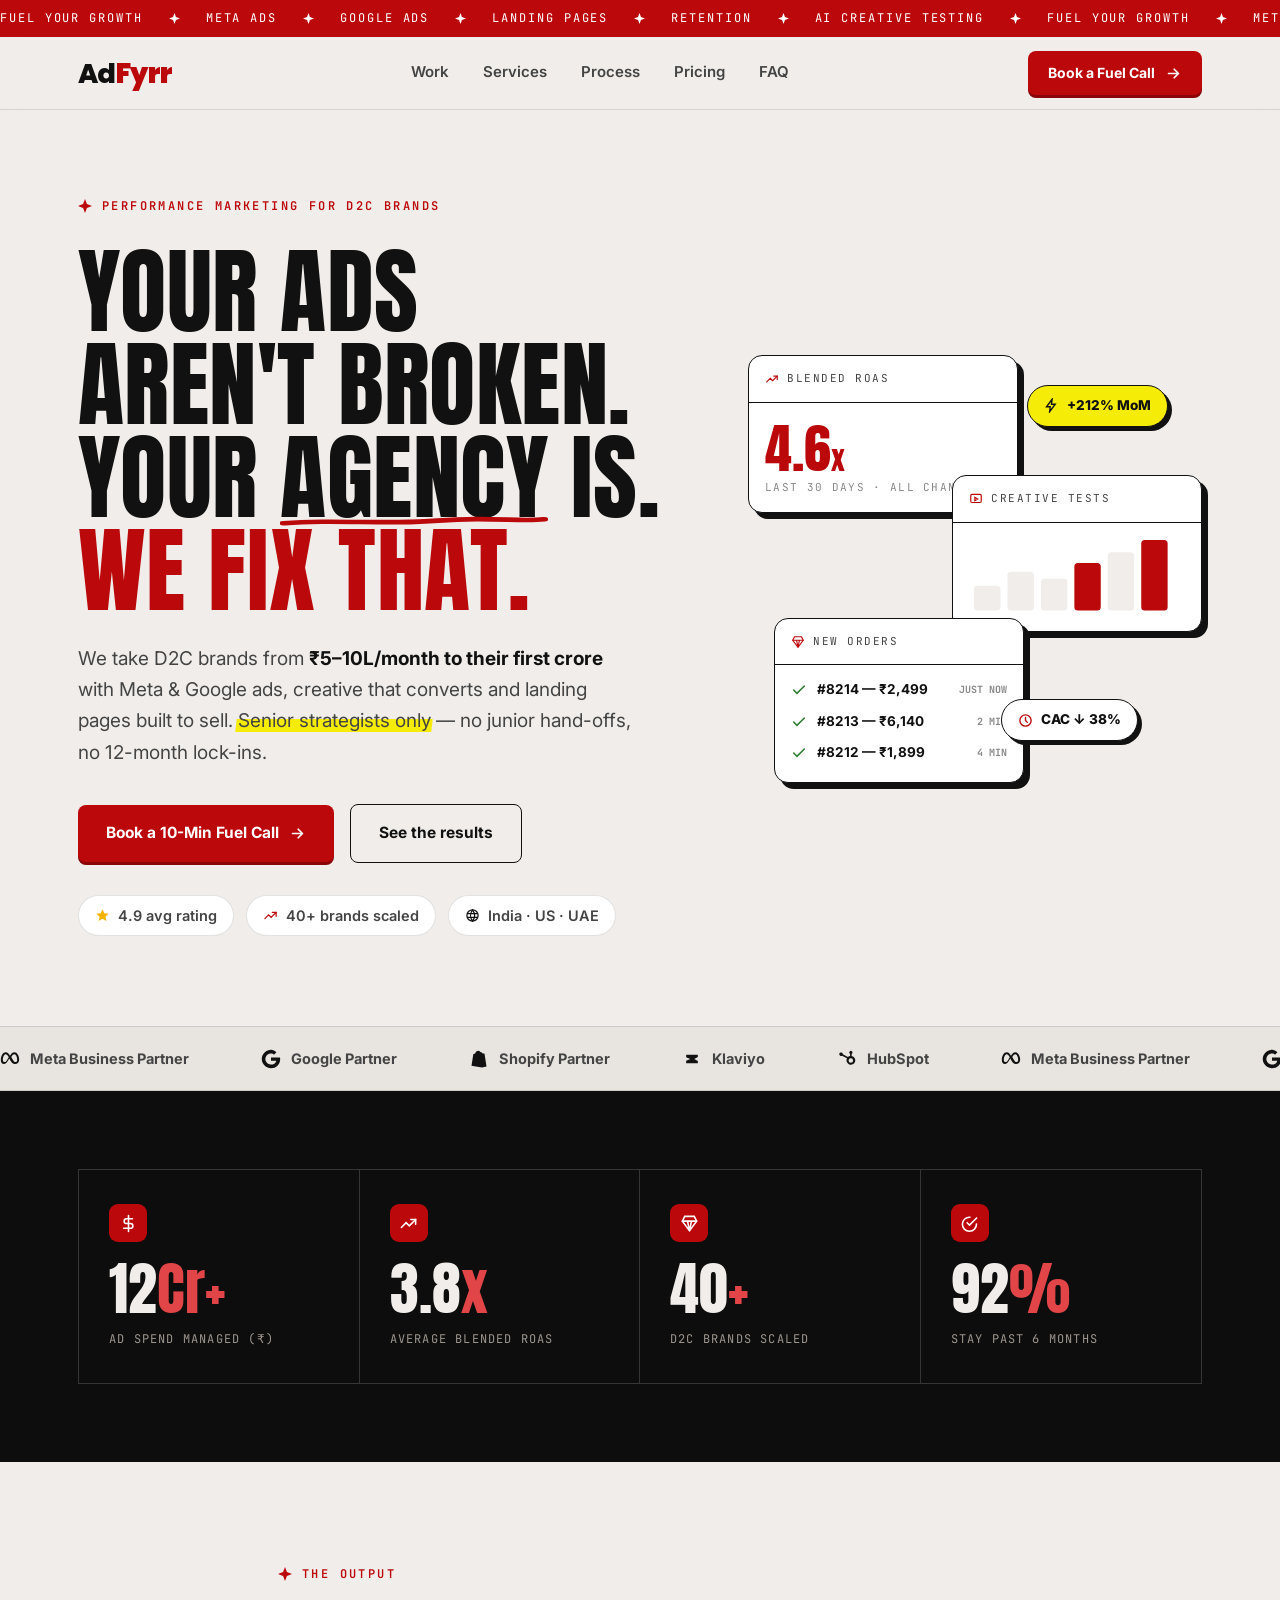
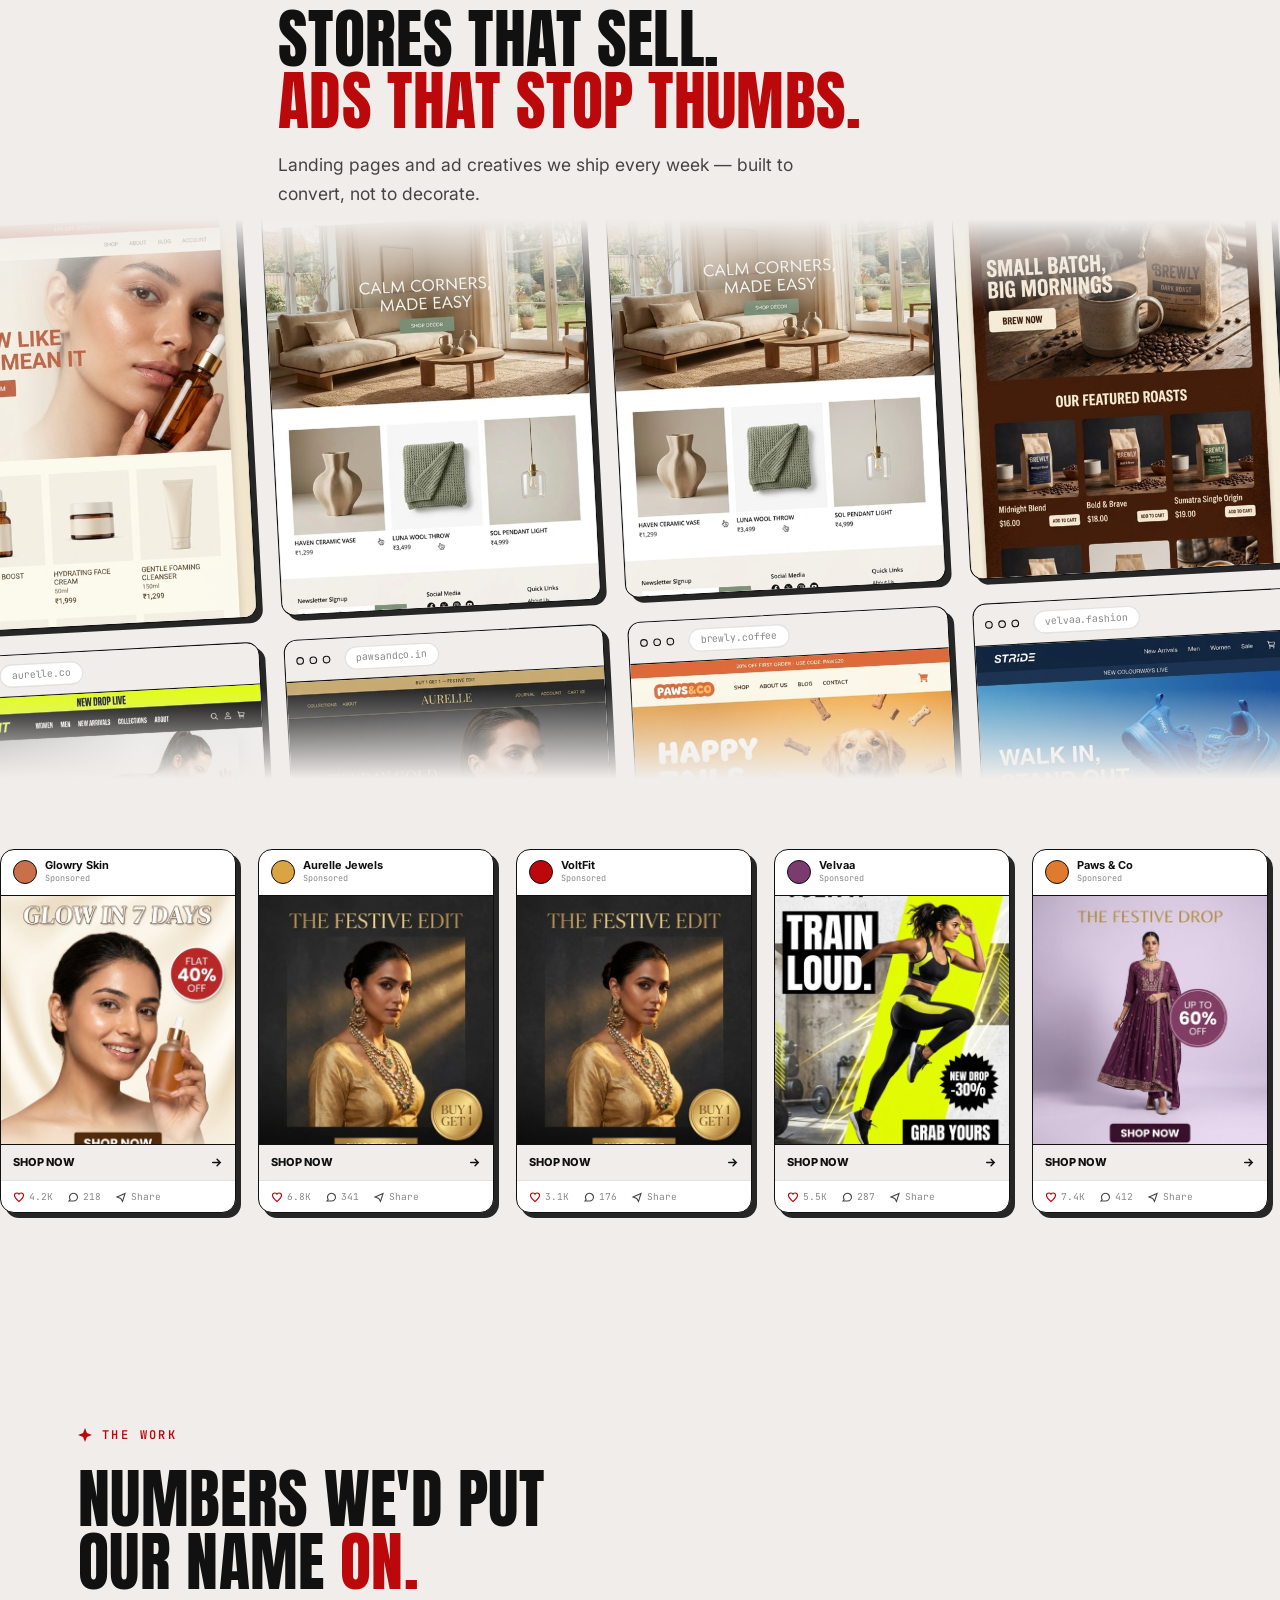
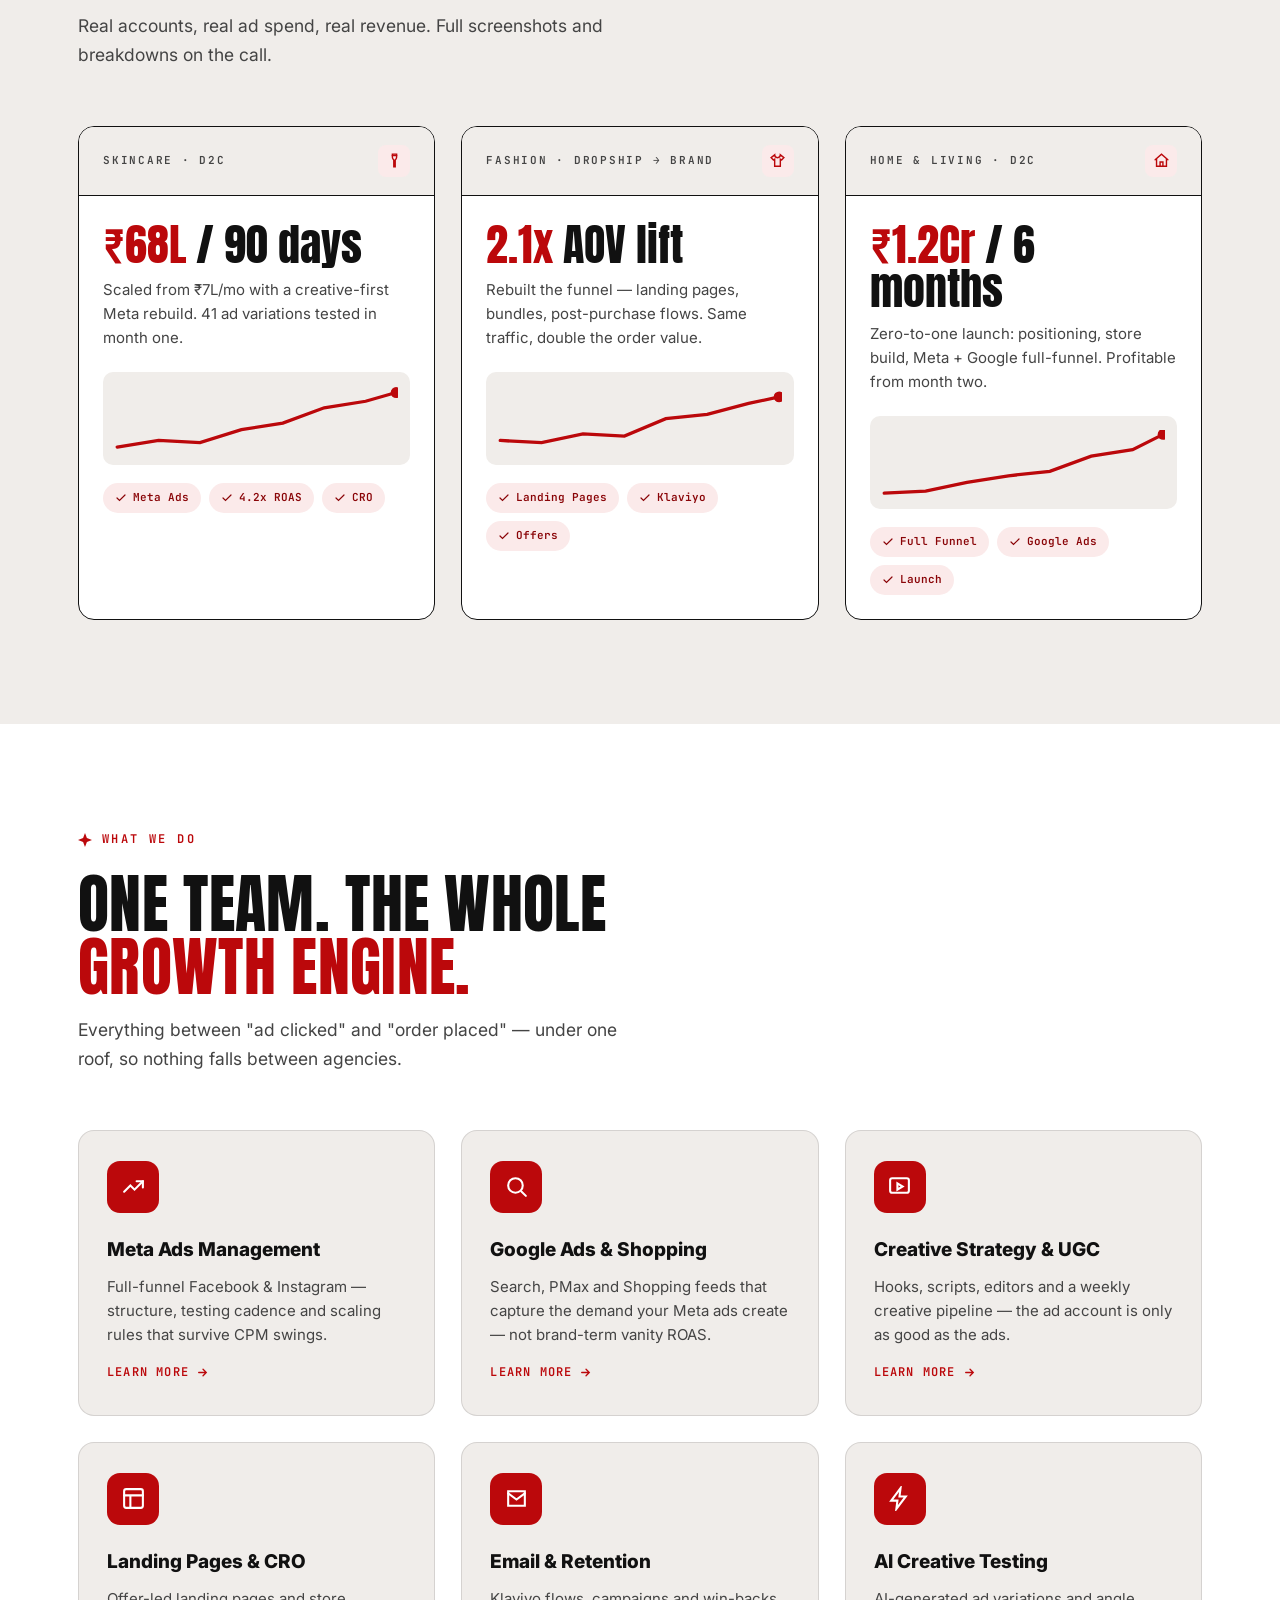
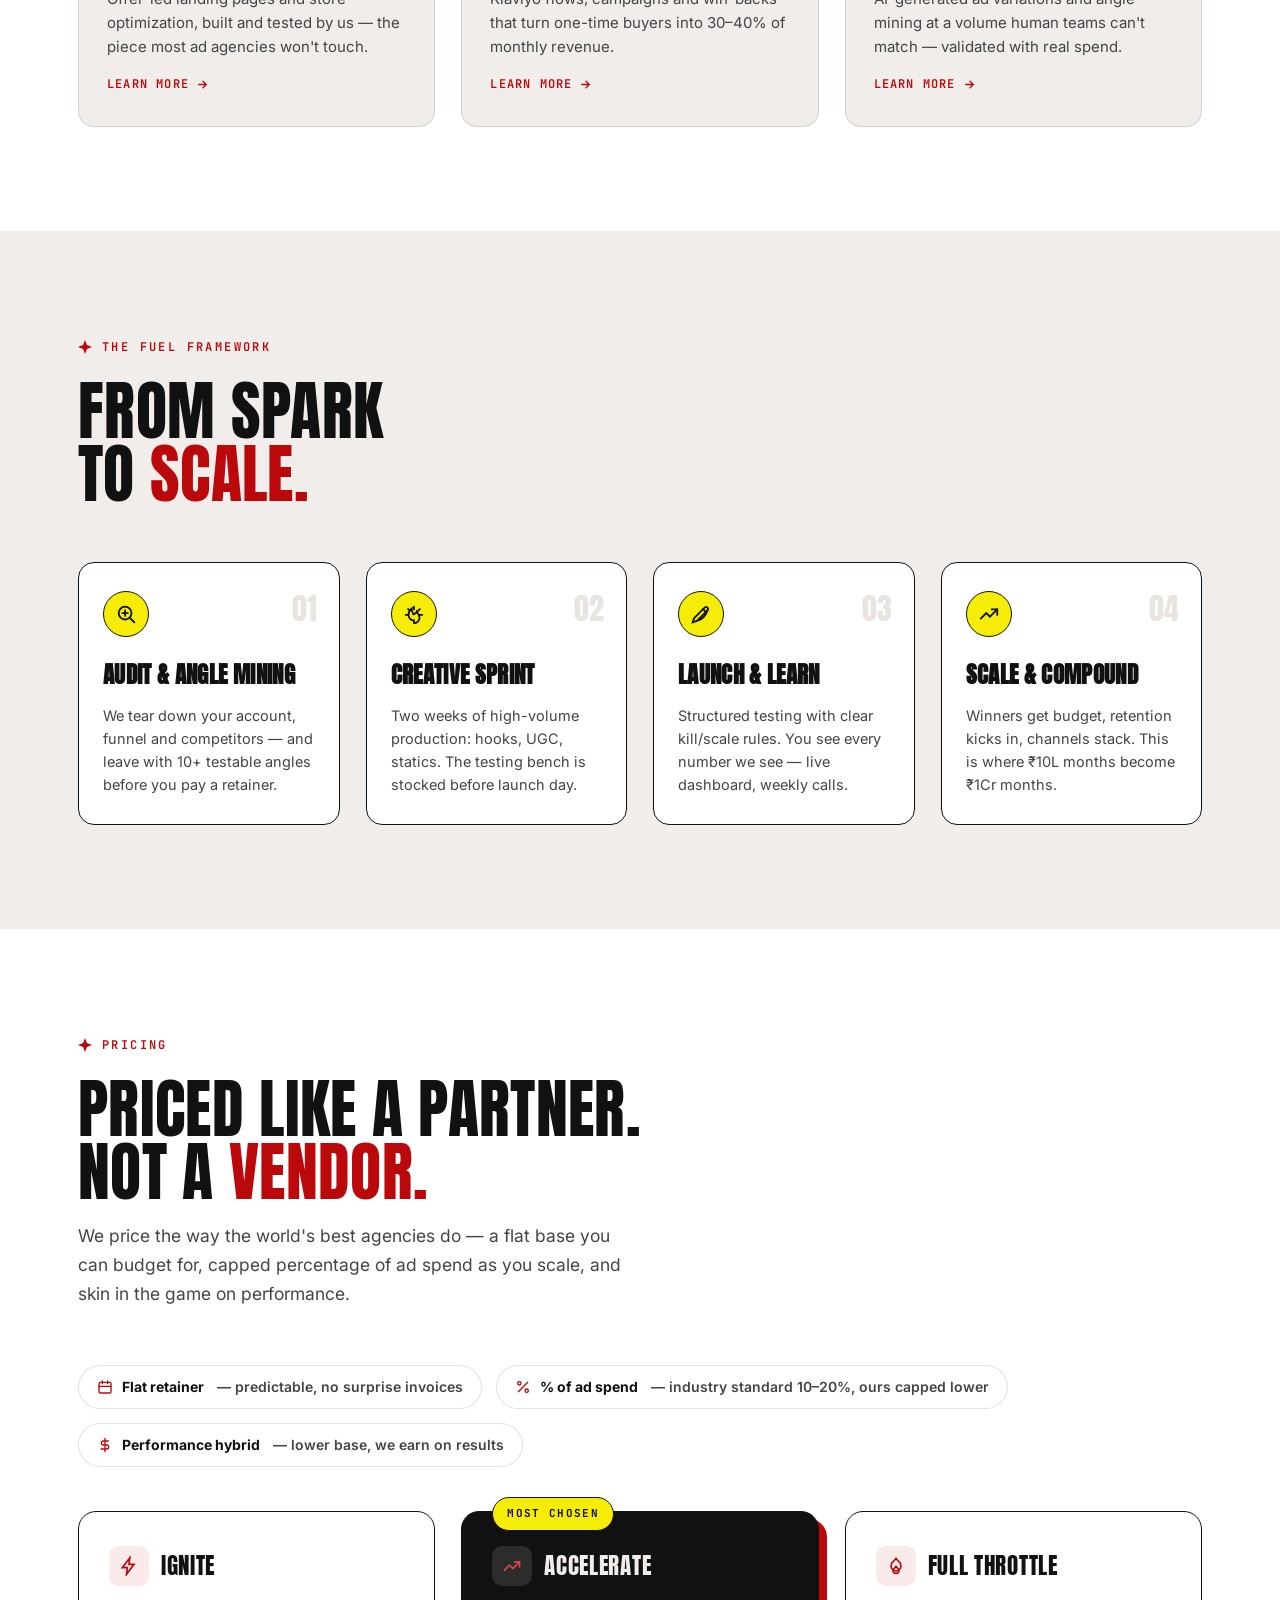
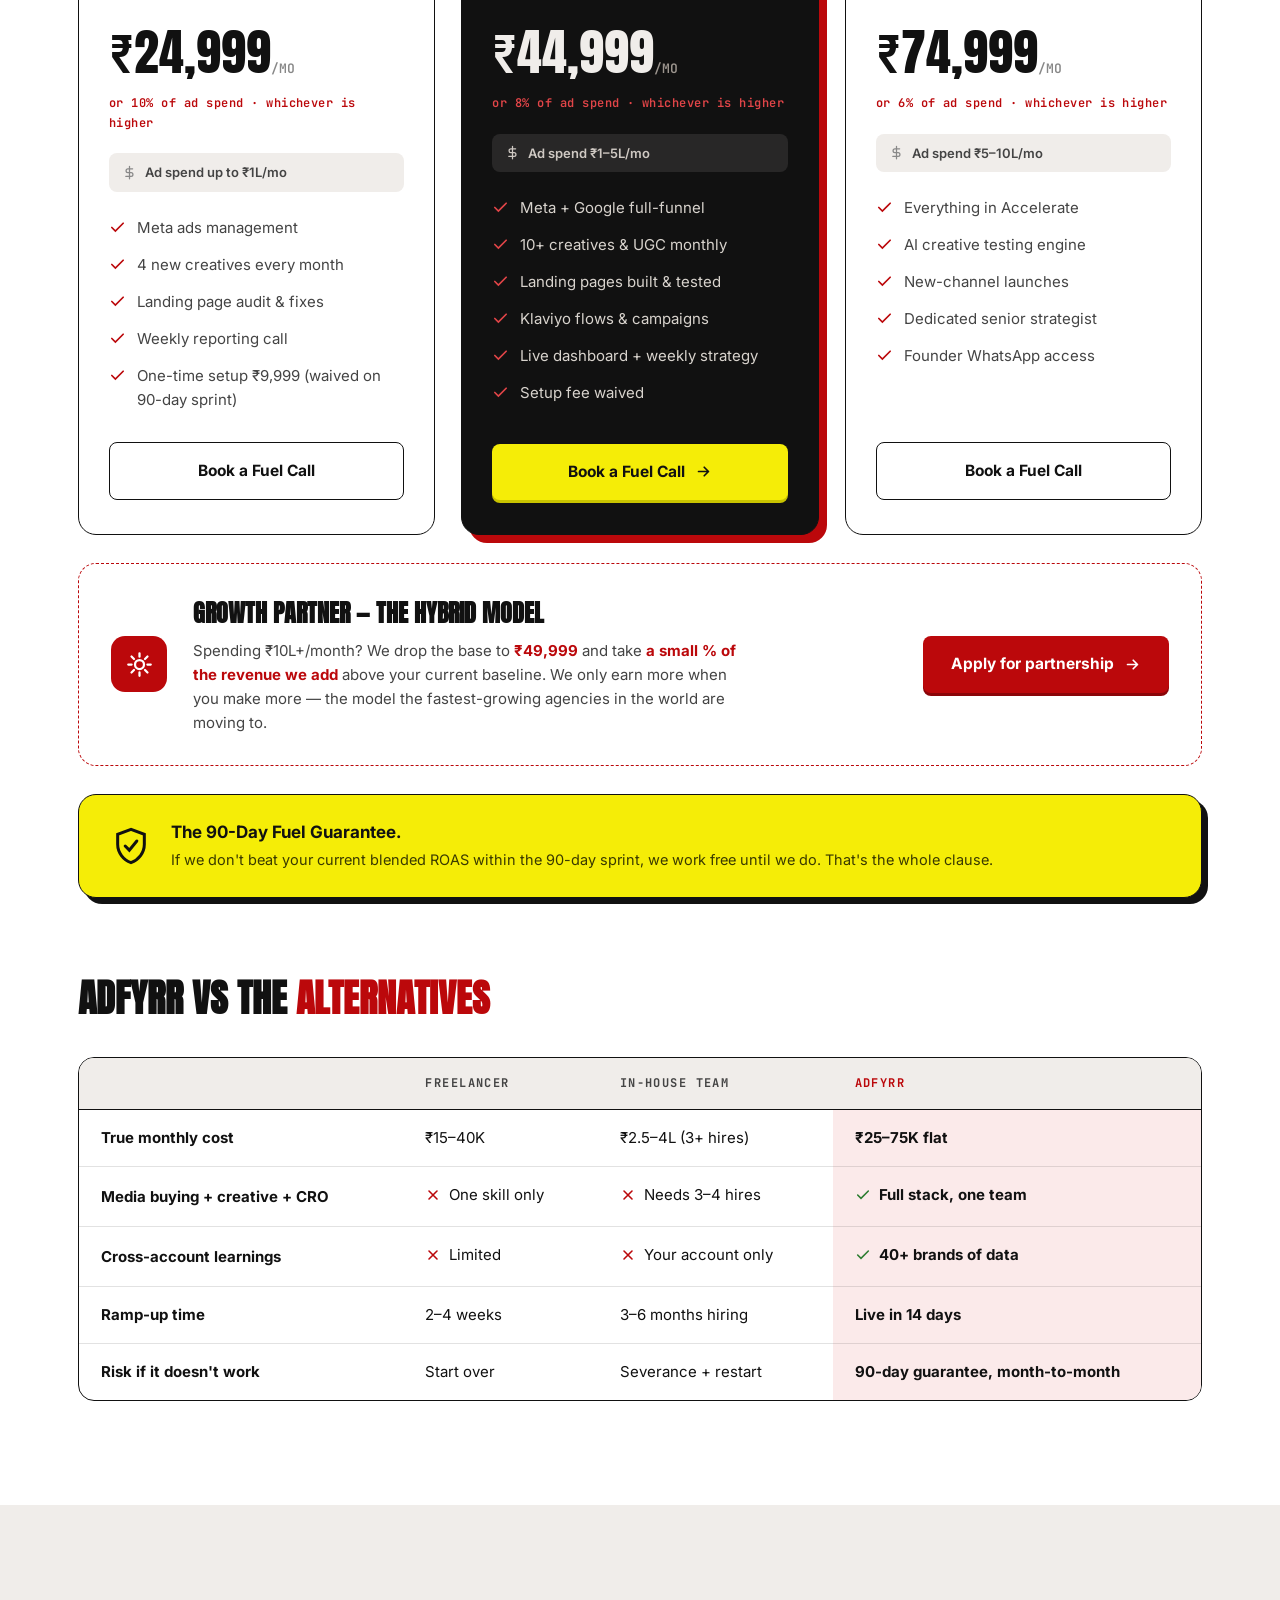
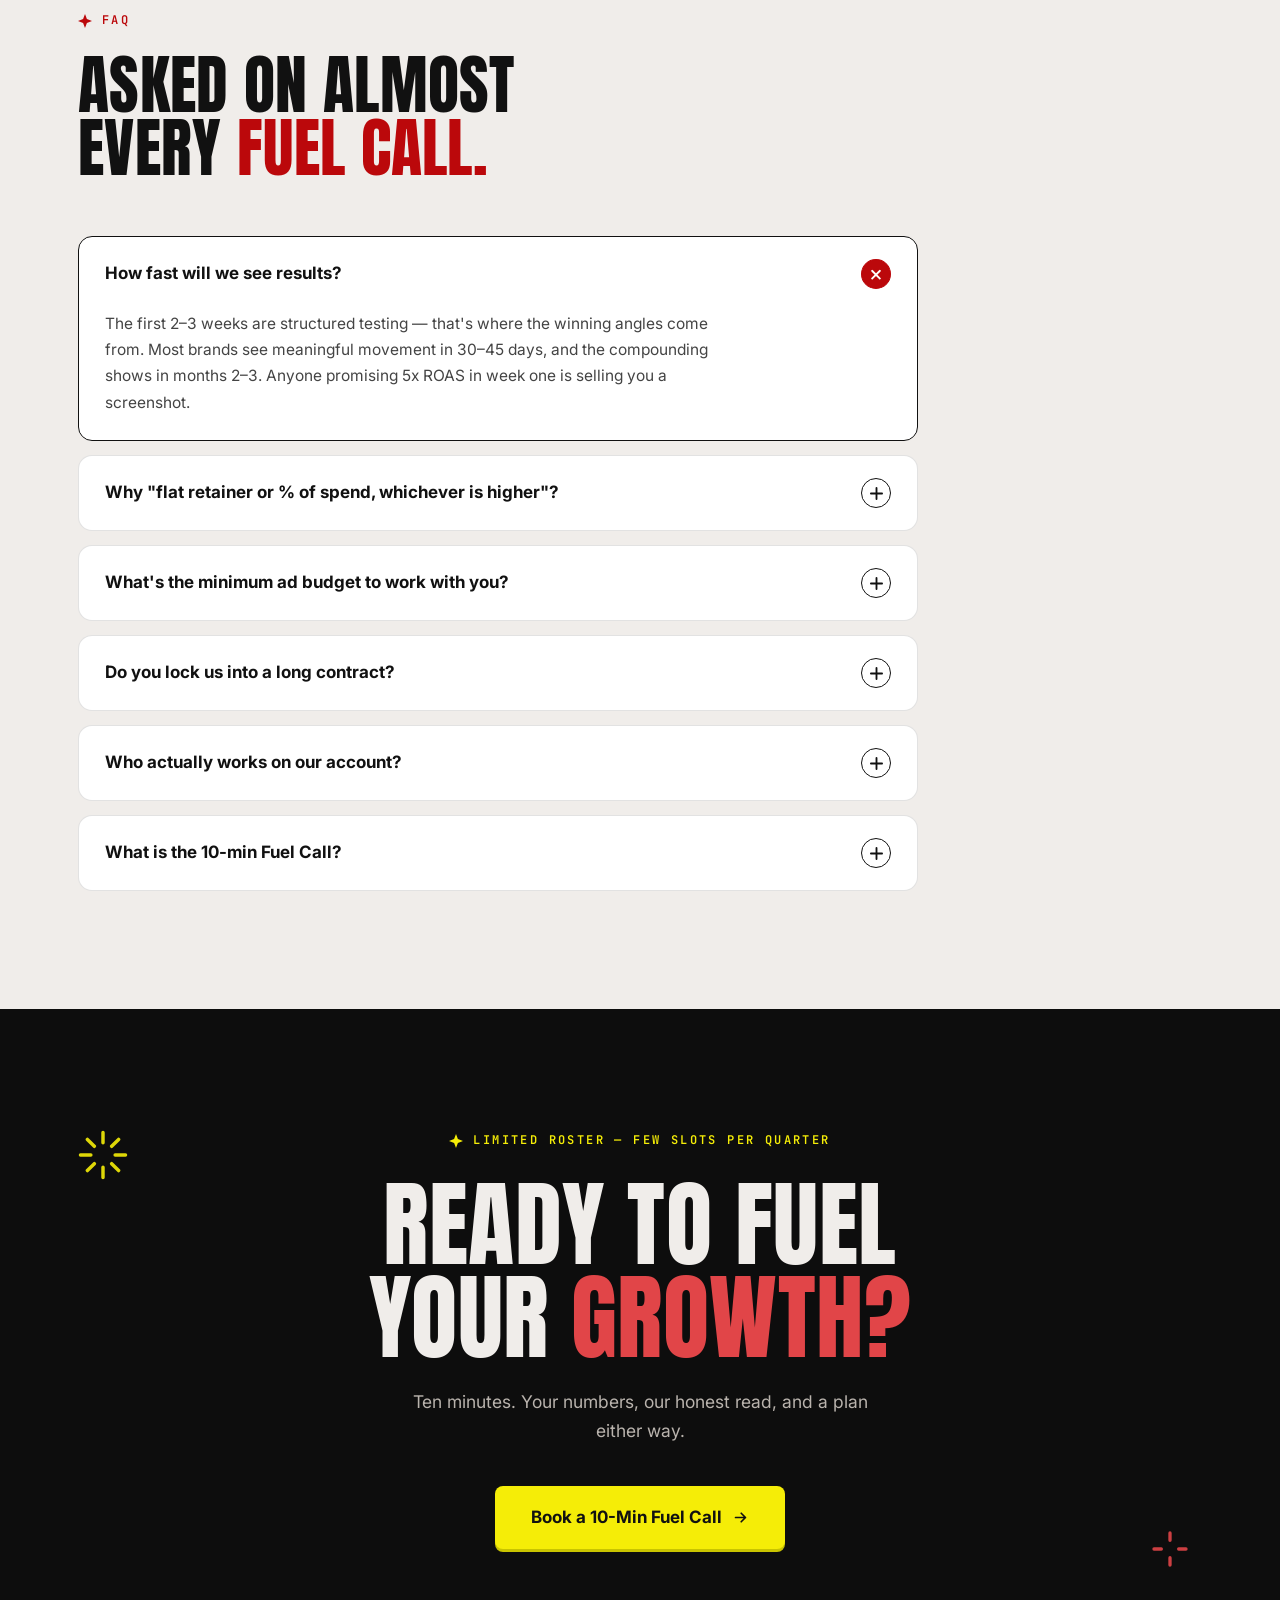
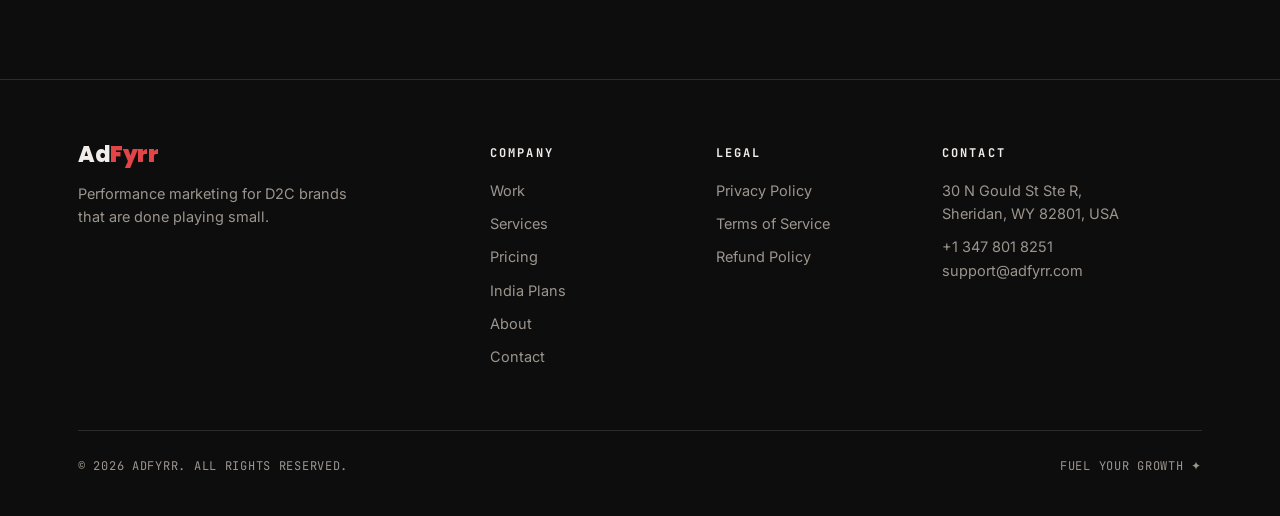
==== index.html @ 64c748b4 "Upgrade showcase to real generated designs: homepage screenshots + ad creatives with offers - Websit" ====
<!DOCTYPE html>
<html lang="en">
<head>
<meta charset="UTF-8" />
<meta name="viewport" content="width=device-width, initial-scale=1.0" />
<title>AdFyrr — Performance Marketing for D2C Brands | Fuel Your Growth</title>
<meta name="description" content="AdFyrr takes D2C brands from ₹5–10L/month to their first crore with Meta & Google ads, conversion-first creative and landing pages. Flat retainers, 90-day guarantee. Fuel your growth." />
<meta name="keywords" content="performance marketing agency, D2C marketing, Meta Ads, Google Ads, ecommerce growth, paid social, CRO, Klaviyo, Shopify, AdFyrr" />
<meta name="author" content="AdFyrr" />
<link rel="canonical" href="https://adfyrr.com/" />
<meta property="og:title" content="AdFyrr — Performance Marketing for D2C Brands" />
<meta property="og:description" content="We take D2C brands from ₹5–10L/month to their first crore. Meta & Google ads, creative that converts, landing pages built to sell." />
<meta property="og:type" content="website" />
<meta property="og:url" content="https://adfyrr.com/" />
<link rel="preconnect" href="https://fonts.googleapis.com" />
<link rel="preconnect" href="https://fonts.gstatic.com" crossorigin />
<link href="https://fonts.googleapis.com/css2?family=Anton&family=Inter:wght@400;500;600;700;800;900&family=JetBrains+Mono:wght@400;600;700&family=Poppins:wght@700;800&display=swap" rel="stylesheet" />
<link rel="icon" href="assets/favicon.svg" type="image/svg+xml" />
<script type="application/ld+json">
{
  "@context": "https://schema.org",
  "@type": "ProfessionalService",
  "name": "AdFyrr",
  "image": "https://adfyrr.com/assets/logo.svg",
  "url": "https://adfyrr.com",
  "telephone": "+1-347-801-8251",
  "priceRange": "$$",
  "description": "Performance marketing agency for D2C and ecommerce brands — Meta Ads, Google Ads, creative, CRO and retention.",
  "address": {
    "@type": "PostalAddress",
    "streetAddress": "30 N Gould St Ste R",
    "addressLocality": "Sheridan",
    "addressRegion": "WY",
    "postalCode": "82801",
    "addressCountry": "US"
  }
}
</script>
</head>
<body>
<style>
  :root{
    --cream:#F0EDEA; --cream2:#E8E5E0; --white:#FFFFFF;
    --ink:#111111; --black:#0D0D0D; --mid:#444444; --lt:#888888;
    --red:#BB080B; --red-dk:#8A0508; --red-lt:#E14548; --red-pale:#FBEAEA;
    --yellow:#F5ED07;
    --line:rgba(17,17,17,.12);
    --disp:'Anton','Arial Narrow',sans-serif;
    --body:'Inter',-apple-system,BlinkMacSystemFont,'Segoe UI',Arial,sans-serif;
    --mono:'JetBrains Mono',ui-monospace,Menlo,Consolas,monospace;
    --ease:cubic-bezier(0.22,1,0.36,1);
  }
  *{box-sizing:border-box}
  html,body{margin:0;padding:0}
  body{background:var(--cream);color:var(--ink);font-family:var(--body);font-size:17px;line-height:1.6;-webkit-font-smoothing:antialiased;overflow-x:hidden}
  h1,h2,h3{margin:0;text-wrap:balance}
  p{margin:0}
  a{color:inherit;text-decoration:none}
  svg{display:block}
  .wrap{max-width:1180px;margin:0 auto;padding:0 28px}

  /* ---------- type ---------- */
  .disp{font-family:var(--disp);font-weight:400;text-transform:uppercase;letter-spacing:.005em;line-height:.98}
  .em{color:var(--red);font-style:normal}
  .hl{position:relative;white-space:nowrap}
  .hl i{position:relative;z-index:1;font-style:inherit}
  .hl::before{content:'';position:absolute;left:-.08em;right:-.08em;top:.5em;bottom:.02em;background:var(--yellow);z-index:0;transform:skewX(-6deg)}
  .eyebrow{font-family:var(--mono);font-size:12px;font-weight:600;letter-spacing:.2em;text-transform:uppercase;color:var(--red);display:inline-flex;align-items:center;gap:10px}
  .eyebrow svg{width:14px;height:14px}
  .num-mono{font-variant-numeric:tabular-nums}

  /* ---------- buttons ---------- */
  .btn{display:inline-flex;align-items:center;gap:10px;font-weight:700;font-size:15.5px;padding:16px 28px;border-radius:8px;white-space:nowrap;transition:transform .2s var(--ease),box-shadow .2s var(--ease),background .2s}
  .btn svg{width:17px;height:17px;transition:transform .2s var(--ease)}
  .btn:hover svg{transform:translateX(4px)}
  .btn-red{background:var(--red);color:#fff;box-shadow:0 3px 0 var(--red-dk)}
  .btn-red:hover{transform:translateY(-2px);box-shadow:0 5px 0 var(--red-dk)}
  .btn-red:active{transform:translateY(1px);box-shadow:0 1px 0 var(--red-dk)}
  .btn-ink{border:1.5px solid var(--ink);color:var(--ink);background:transparent}
  .btn-ink:hover{background:var(--ink);color:var(--cream)}
  .btn-yellow{background:var(--yellow);color:var(--ink);box-shadow:0 3px 0 #C9C400}
  .btn-yellow:hover{transform:translateY(-2px);box-shadow:0 5px 0 #C9C400}

  /* ---------- ticker ---------- */
  .ticker{background:var(--red);color:#fff;overflow:hidden;padding:9px 0;font-family:var(--mono);font-size:12px;letter-spacing:.16em;text-transform:uppercase}
  .ticker-track{display:flex;gap:0;width:max-content;animation:slide 26s linear infinite}
  .ticker span{display:inline-flex;align-items:center;gap:26px;padding-right:26px;white-space:nowrap}
  .ticker svg{width:11px;height:11px;flex:none}
  @keyframes slide{to{transform:translateX(-50%)}}

  /* ---------- nav ---------- */
  nav{position:sticky;top:0;z-index:50;background:rgba(240,237,234,.88);backdrop-filter:blur(12px);-webkit-backdrop-filter:blur(12px);border-bottom:1px solid var(--line)}
  .nav-in{display:flex;align-items:center;justify-content:space-between;height:72px}
  .logo{display:flex;align-items:center;gap:9px}
  .logo .word{font-family:'Poppins',var(--body);font-weight:800;font-size:27px;letter-spacing:-.02em;color:var(--ink);line-height:1}
  .logo .word b{color:var(--red);font-weight:900}
  .logo .tag{font-family:var(--body);font-size:8.5px;font-weight:800;letter-spacing:.3em;color:var(--ink);display:block;margin-top:3px}
  .nav-links{display:flex;gap:34px;font-size:15px;font-weight:600;color:var(--mid)}
  .nav-links a{position:relative;padding-bottom:3px}
  .nav-links a::after{content:'';position:absolute;left:0;bottom:0;width:0;height:2px;background:var(--red);transition:width .25s var(--ease)}
  .nav-links a:hover::after{width:100%}
  .nav-cta{padding:11px 20px;font-size:14px}
  @media(max-width:900px){.nav-links{display:none}}

  /* ---------- reveal animations ---------- */
  .rv{opacity:0;transform:translateY(26px);transition:opacity .7s var(--ease),transform .7s var(--ease)}
  .rv.in{opacity:1;transform:none}
  .rv-d1{transition-delay:.08s}.rv-d2{transition-delay:.16s}.rv-d3{transition-delay:.24s}.rv-d4{transition-delay:.32s}
  @media(prefers-reduced-motion:reduce){
    .rv{opacity:1;transform:none;transition:none}
    .ticker-track,.marquee-track{animation:none}
    .float1,.float2,.float3{animation:none}
    .btn,.btn svg,.case,.svc{transition:none}
  }

  /* ---------- hero ---------- */
  .hero{padding:84px 0 90px;position:relative;overflow:hidden}
  .hero-grid{display:grid;grid-template-columns:1.15fr .85fr;gap:56px;align-items:center}
  @media(max-width:960px){.hero-grid{grid-template-columns:1fr}.hero-vis{display:none}}
  .hero h1{font-size:clamp(52px,7.4vw,96px);margin:24px 0 26px;color:var(--ink)}
  .hero .sub{font-size:19px;color:var(--mid);max-width:560px;line-height:1.65}
  .hero .sub strong{color:var(--ink)}
  .hero-ctas{display:flex;gap:16px;flex-wrap:wrap;margin-top:36px;align-items:center}
  .hero-proof{display:flex;gap:12px;align-items:center;margin-top:32px;flex-wrap:wrap;color:var(--mid);font-size:14.5px;font-weight:600}
  .hero-proof .chip{display:inline-flex;align-items:center;gap:8px;background:var(--white);border:1px solid var(--line);border-radius:99px;padding:8px 16px}
  .hero-proof .chip svg{width:15px;height:15px;flex:none}
  /* underline doodle */
  .doodle{position:relative;display:inline-block}
  .doodle svg.uline{position:absolute;left:0;right:0;bottom:-.04em;width:100%;height:.14em}
  .uline path{stroke:var(--red);stroke-width:7;fill:none;stroke-linecap:round;stroke-dasharray:600;stroke-dashoffset:600;animation:draw 1.1s .5s var(--ease) forwards}
  @keyframes draw{to{stroke-dashoffset:0}}

  /* hero visual — flat dashboard illustration */
  .hero-vis{position:relative;height:480px}
  .vcard{position:absolute;background:var(--white);border:1.5px solid var(--ink);border-radius:14px;box-shadow:6px 6px 0 var(--ink)}
  .float1{animation:bob 5s ease-in-out infinite}
  .float2{animation:bob 6s .8s ease-in-out infinite}
  .float3{animation:bob 5.5s 1.6s ease-in-out infinite}
  @keyframes bob{0%,100%{transform:translateY(0)}50%{transform:translateY(-12px)}}
  .vcard .vhead{display:flex;align-items:center;gap:8px;padding:14px 16px;border-bottom:1.5px solid var(--ink);font-family:var(--mono);font-size:11px;letter-spacing:.14em;text-transform:uppercase;color:var(--mid)}
  .vcard .vhead svg{width:14px;height:14px}
  .roas-big{font-family:var(--disp);font-size:54px;color:var(--red);line-height:1;padding:18px 16px 4px}
  .roas-lbl{font-family:var(--mono);font-size:11px;color:var(--lt);padding:0 16px 16px;letter-spacing:.12em}
  .vbadge{position:absolute;display:flex;align-items:center;gap:8px;background:var(--yellow);border:1.5px solid var(--ink);border-radius:99px;padding:9px 16px;font-weight:800;font-size:13.5px;box-shadow:4px 4px 0 var(--ink)}
  .vbadge svg{width:15px;height:15px}

  /* ---------- marquee logos ---------- */
  .marquee-band{border-top:1px solid var(--line);border-bottom:1px solid var(--line);padding:20px 0;background:var(--cream2)}
  .marquee{overflow:hidden}
  .marquee-track{display:flex;gap:72px;width:max-content;animation:slide 30s linear infinite;align-items:center}
  .pl{display:flex;align-items:center;gap:10px;color:var(--mid);font-weight:700;font-size:14.5px;white-space:nowrap}
  .pl svg{width:20px;height:20px;flex:none}

  /* ---------- sections ---------- */
  .sec{padding:104px 0}
  .sec-head{max-width:780px;margin-bottom:56px}
  .sec-head h2{font-size:clamp(38px,5.4vw,64px);margin:18px 0 18px}
  .sec-sub{font-size:17.5px;color:var(--mid);max-width:560px;line-height:1.65}
  .sec-white{background:var(--white)}
  .sec-dark{background:var(--black);color:var(--cream)}
  .sec-dark .sec-sub{color:#B9B3AD}

  /* ---------- metrics (dark) ---------- */
  .metrics{padding:78px 0}
  .metrics-grid{display:grid;grid-template-columns:repeat(4,1fr);gap:0;border:1px solid rgba(240,237,234,.18)}
  @media(max-width:880px){.metrics-grid{grid-template-columns:repeat(2,1fr)}}
  .metric{padding:34px 30px;border-right:1px solid rgba(240,237,234,.18)}
  .metric:last-child{border-right:none}
  @media(max-width:880px){.metric:nth-child(2){border-right:none}.metric:nth-child(-n+2){border-bottom:1px solid rgba(240,237,234,.18)}}
  .metric .ic{width:38px;height:38px;border-radius:9px;background:var(--red);display:flex;align-items:center;justify-content:center;margin-bottom:18px}
  .metric .ic svg{width:19px;height:19px}
  .metric .num{font-family:var(--disp);font-size:clamp(40px,4.6vw,58px);line-height:1;color:var(--cream);font-variant-numeric:tabular-nums}
  .metric .num .suf{color:var(--red-lt)}
  .metric .lbl{font-family:var(--mono);color:#9C958E;font-size:12px;margin-top:12px;letter-spacing:.1em;text-transform:uppercase}

  /* ---------- work ---------- */
  .work-grid{display:grid;grid-template-columns:repeat(3,1fr);gap:26px}
  @media(max-width:940px){.work-grid{grid-template-columns:1fr}}
  .case{background:var(--white);border:1.5px solid var(--ink);border-radius:16px;padding:0;overflow:hidden;transition:transform .25s var(--ease),box-shadow .25s var(--ease)}
  .case:hover{transform:translate(-3px,-3px);box-shadow:6px 6px 0 var(--ink)}
  .case-top{display:flex;align-items:center;justify-content:space-between;padding:18px 24px;border-bottom:1.5px solid var(--ink);background:var(--cream)}
  .case-top .cat{font-family:var(--mono);font-size:11px;font-weight:600;letter-spacing:.16em;text-transform:uppercase;color:var(--mid)}
  .case-top .cico{width:32px;height:32px;border-radius:8px;background:var(--red-pale);display:flex;align-items:center;justify-content:center}
  .case-top .cico svg{width:17px;height:17px}
  .case-body{padding:26px 24px 24px}
  .case .big{font-family:var(--disp);font-size:44px;line-height:1;color:var(--ink);font-variant-numeric:tabular-nums}
  .case .big em{color:var(--red);font-style:normal}
  .case .desc{color:var(--mid);font-size:15px;line-height:1.6;margin-top:12px}
  .case .chart{margin-top:22px;background:var(--cream);border-radius:10px;padding:14px 12px 10px}
  .case .tags{display:flex;gap:8px;margin-top:18px;flex-wrap:wrap}
  .tags .tag{display:inline-flex;align-items:center;gap:6px;font-family:var(--mono);font-size:11px;font-weight:600;padding:6px 12px;border-radius:99px;background:var(--red-pale);color:var(--red-dk)}
  .tags .tag svg{width:12px;height:12px}

  /* ---------- services ---------- */
  .svc-grid{display:grid;grid-template-columns:repeat(3,1fr);gap:26px}
  @media(max-width:940px){.svc-grid{grid-template-columns:1fr 1fr}}
  @media(max-width:640px){.svc-grid{grid-template-columns:1fr}}
  .svc{background:var(--cream);border:1.5px solid var(--line);border-radius:16px;padding:30px 28px;transition:border-color .2s,transform .25s var(--ease),box-shadow .25s var(--ease)}
  .svc:hover{border-color:var(--ink);transform:translate(-3px,-3px);box-shadow:6px 6px 0 var(--red)}
  .svc .ic{width:52px;height:52px;border-radius:13px;background:var(--red);display:flex;align-items:center;justify-content:center;margin-bottom:22px}
  .svc .ic svg{width:25px;height:25px}
  .svc h3{font-size:19px;font-weight:800;margin-bottom:10px}
  .svc p{color:var(--mid);font-size:15px;line-height:1.6}
  .svc .more{display:inline-flex;align-items:center;gap:7px;margin-top:16px;font-family:var(--mono);font-size:12px;font-weight:600;letter-spacing:.1em;text-transform:uppercase;color:var(--red)}
  .svc .more svg{width:13px;height:13px}

  /* ---------- process ---------- */
  .proc-grid{display:grid;grid-template-columns:repeat(4,1fr);gap:26px;position:relative}
  @media(max-width:880px){.proc-grid{grid-template-columns:1fr 1fr}}
  @media(max-width:560px){.proc-grid{grid-template-columns:1fr}}
  .step{background:var(--white);border:1.5px solid var(--ink);border-radius:16px;padding:28px 24px;position:relative}
  .step .sic{width:46px;height:46px;border-radius:50%;border:1.5px solid var(--ink);background:var(--yellow);display:flex;align-items:center;justify-content:center;margin-bottom:20px}
  .step .sic svg{width:22px;height:22px}
  .step .n{position:absolute;top:22px;right:22px;font-family:var(--disp);font-size:30px;color:var(--cream2)}
  .step h3{font-family:var(--disp);font-size:23px;text-transform:uppercase;margin-bottom:10px;letter-spacing:.015em}
  .step p{color:var(--mid);font-size:14.5px;line-height:1.6}

  /* ---------- pricing ---------- */
  .pmodel{display:flex;gap:14px;flex-wrap:wrap;margin-bottom:44px}
  .pmodel .pm-chip{display:inline-flex;align-items:center;gap:9px;background:var(--white);border:1.5px solid var(--line);border-radius:99px;padding:10px 18px;font-size:14px;font-weight:600;color:var(--mid)}
  .pmodel .pm-chip svg{width:16px;height:16px;flex:none}
  .pmodel .pm-chip b{color:var(--ink)}
  .price-grid{display:grid;grid-template-columns:repeat(3,1fr);gap:26px;align-items:stretch}
  @media(max-width:940px){.price-grid{grid-template-columns:1fr}}
  .plan{background:var(--white);border:1.5px solid var(--ink);border-radius:18px;padding:34px 30px;display:flex;flex-direction:column;position:relative;transition:transform .25s var(--ease),box-shadow .25s var(--ease)}
  .plan:hover{transform:translateY(-4px);box-shadow:0 14px 34px -14px rgba(17,17,17,.28)}
  .plan.feat{background:var(--ink);color:var(--cream);box-shadow:8px 8px 0 var(--red)}
  .plan.feat:hover{transform:translate(-2px,-6px);box-shadow:10px 10px 0 var(--red)}
  .plan .badge{position:absolute;top:-15px;left:30px;background:var(--yellow);color:var(--ink);font-family:var(--mono);font-size:11px;font-weight:700;letter-spacing:.12em;text-transform:uppercase;padding:7px 14px;border-radius:99px;border:1.5px solid var(--ink)}
  .plan .phead{display:flex;align-items:center;gap:12px;margin-bottom:6px}
  .plan .pic{width:40px;height:40px;border-radius:10px;background:var(--red-pale);display:flex;align-items:center;justify-content:center;flex:none}
  .plan.feat .pic{background:rgba(240,237,234,.12)}
  .plan .pic svg{width:20px;height:20px}
  .plan .name{font-family:var(--disp);font-size:23px;text-transform:uppercase;letter-spacing:.03em}
  .plan .amt{font-family:var(--disp);font-size:50px;margin:20px 0 2px;font-variant-numeric:tabular-nums}
  .plan .amt small{font-family:var(--mono);font-size:13px;font-weight:600;color:var(--lt)}
  .plan.feat .amt small{color:#9C958E}
  .plan .alt{font-family:var(--mono);font-size:12px;color:var(--red);font-weight:600;margin-bottom:6px;letter-spacing:.04em}
  .plan.feat .alt{color:var(--red-lt)}
  .plan .spend{display:inline-flex;align-items:center;gap:8px;font-size:13px;font-weight:600;color:var(--mid);background:var(--cream);border-radius:8px;padding:9px 13px;margin:14px 0 24px}
  .plan.feat .spend{background:rgba(240,237,234,.1);color:#CFC9C3}
  .plan .spend svg{width:15px;height:15px;flex:none}
  .plan ul{list-style:none;margin:0 0 30px;padding:0;display:flex;flex-direction:column;gap:13px;font-size:15px}
  .plan li{display:flex;gap:11px;align-items:flex-start;color:var(--mid)}
  .plan.feat li{color:#D8D3CD}
  .plan li svg{width:17px;height:17px;flex:none;margin-top:3px}
  .plan .btn{justify-content:center;margin-top:auto}
  .plan.feat .btn-ink{border-color:var(--cream);color:var(--cream)}
  .plan.feat .btn-ink:hover{background:var(--cream);color:var(--ink)}

  /* hybrid band */
  .hybrid{margin-top:28px;background:var(--white);border:1.5px dashed var(--red);border-radius:18px;padding:30px 32px;display:grid;grid-template-columns:auto 1fr auto;gap:26px;align-items:center}
  @media(max-width:880px){.hybrid{grid-template-columns:1fr}}
  .hybrid .hic{width:56px;height:56px;border-radius:14px;background:var(--red);display:flex;align-items:center;justify-content:center}
  .hybrid .hic svg{width:27px;height:27px}
  .hybrid h3{font-family:var(--disp);font-size:24px;text-transform:uppercase;margin-bottom:6px}
  .hybrid p{color:var(--mid);font-size:15px;max-width:560px}
  .hybrid p b{color:var(--red)}

  /* guarantee */
  .guarantee{margin-top:28px;background:var(--yellow);border:1.5px solid var(--ink);border-radius:18px;padding:24px 32px;display:flex;gap:20px;align-items:center;flex-wrap:wrap;box-shadow:6px 6px 0 var(--ink)}
  .guarantee svg{width:40px;height:40px;flex:none}
  .guarantee b{font-size:17px}
  .guarantee span{color:#3A3A00;font-size:14.5px}

  /* compare table */
  .cmp{margin-top:70px}
  .cmp h3{font-family:var(--disp);font-size:clamp(26px,3.4vw,38px);text-transform:uppercase;margin-bottom:28px}
  .cmp-scroll{overflow-x:auto;border:1.5px solid var(--ink);border-radius:16px;background:var(--white)}
  table{border-collapse:collapse;width:100%;min-width:680px;font-size:15px}
  th,td{padding:16px 22px;text-align:left;border-bottom:1px solid var(--line)}
  thead th{font-family:var(--mono);font-size:12px;letter-spacing:.12em;text-transform:uppercase;color:var(--mid);border-bottom:1.5px solid var(--ink);background:var(--cream)}
  tbody tr:last-child td{border-bottom:none}
  td.adf{background:var(--red-pale);font-weight:700}
  td .yes,td .no{display:inline-flex;align-items:center;gap:8px}
  td .yes svg,td .no svg{width:16px;height:16px}
  .rowlbl{font-weight:700;color:var(--ink)}

  /* ---------- faq ---------- */
  .faq-list{max-width:840px}
  details{background:var(--white);border:1.5px solid var(--line);border-radius:14px;margin-bottom:14px;transition:border-color .2s}
  details[open]{border-color:var(--ink)}
  summary{cursor:pointer;list-style:none;display:flex;justify-content:space-between;align-items:center;gap:20px;padding:22px 26px;font-weight:700;font-size:17px}
  summary::-webkit-details-marker{display:none}
  summary .pm{flex:none;width:30px;height:30px;border-radius:50%;border:1.5px solid var(--ink);display:flex;align-items:center;justify-content:center;transition:transform .25s var(--ease),background .2s}
  summary .pm svg{width:13px;height:13px}
  details[open] .pm{transform:rotate(45deg);background:var(--red);border-color:var(--red)}
  details[open] .pm svg path{stroke:#fff}
  details .ans{padding:0 60px 24px 26px;color:var(--mid);font-size:15.5px;line-height:1.7;max-width:720px}

  /* ---------- final cta ---------- */
  .final{padding:120px 0 130px;text-align:center;position:relative;overflow:hidden}
  .final .sec-sub{margin:0 auto 40px}
  .final h2{font-size:clamp(48px,7.4vw,96px);margin:22px 0 24px;color:var(--cream)}
  .final .spark-l,.final .spark-r{position:absolute;opacity:.9}
  .final .spark-l{left:6%;top:120px}
  .final .spark-r{right:7%;bottom:110px}

  /* ---------- footer ---------- */
  footer{background:var(--black);color:#9C958E;border-top:1px solid rgba(240,237,234,.14);padding:64px 0 40px;font-size:14.5px}
  .foot-grid{display:grid;grid-template-columns:2fr 1fr 1fr 1.4fr;gap:40px}
  @media(max-width:880px){.foot-grid{grid-template-columns:1fr 1fr}}
  @media(max-width:560px){.foot-grid{grid-template-columns:1fr}}
  .foot-grid h4{color:var(--cream);font-family:var(--mono);font-size:12px;letter-spacing:.18em;text-transform:uppercase;margin:0 0 16px}
  .foot-grid a{display:block;margin-bottom:10px}
  .foot-grid a:hover{color:var(--cream)}
  .foot-bottom{display:flex;justify-content:space-between;gap:16px;flex-wrap:wrap;margin-top:52px;padding-top:26px;border-top:1px solid rgba(240,237,234,.14);font-family:var(--mono);font-size:12px;letter-spacing:.06em}

  /* ---------- showcase marquee ---------- */
  .showcase{padding:100px 0 0;overflow:hidden}
  .shots-viewport{height:560px;overflow:hidden;position:relative;margin-top:8px}
  .shots-tilt{display:grid;grid-template-columns:repeat(4,1fr);gap:22px;max-width:1280px;margin:0 auto;padding:0 24px;transform:rotate(-3deg) scale(1.1);transform-origin:center}
  @media(max-width:860px){.shots-tilt{grid-template-columns:repeat(2,1fr)}.shot-col:nth-child(n+3){display:none}}
  .shot-col{display:flex;flex-direction:column;gap:22px;animation:colUp 34s linear infinite}
  .shot-col.down{animation-name:colDown;animation-duration:40s}
  @keyframes colUp{to{transform:translateY(-50%)}}
  @keyframes colDown{from{transform:translateY(-50%)}to{transform:translateY(0)}}
  .shots-viewport::before,.shots-viewport::after{content:'';position:absolute;left:0;right:0;height:90px;z-index:2;pointer-events:none}
  .shots-viewport::before{top:0;background:linear-gradient(180deg,var(--cream),rgba(240,237,234,0))}
  .shots-viewport::after{bottom:0;background:linear-gradient(0deg,var(--cream),rgba(240,237,234,0))}
  .shot{background:var(--white);border:1.5px solid var(--ink);border-radius:12px;overflow:hidden;box-shadow:5px 5px 0 rgba(17,17,17,.9);flex:none}
  .shot-img{width:100%;display:block;aspect-ratio:3/4;object-fit:cover;object-position:top}
  .shot-bar{display:flex;align-items:center;gap:5px;padding:8px 10px;border-bottom:1.5px solid var(--ink);background:var(--cream)}
  .shot-bar i{width:7px;height:7px;border-radius:50%;background:var(--cream2);border:1px solid var(--ink);display:block}
  .shot-bar span{margin-left:8px;font-family:var(--mono);font-size:9px;color:var(--lt);background:var(--white);border:1px solid var(--line);border-radius:99px;padding:2px 10px;letter-spacing:.04em}
  .shot-hero{padding:16px 14px 14px;position:relative;min-height:118px}
  .shot-hero .sh-tag{font-family:var(--mono);font-size:8px;letter-spacing:.18em;text-transform:uppercase;opacity:.65;display:block;margin-bottom:6px}
  .shot-hero .sh-head{font-family:var(--disp);font-size:19px;line-height:1;text-transform:uppercase;max-width:130px}
  .shot-hero .sh-cta{display:inline-block;margin-top:10px;font-size:9px;font-weight:800;padding:5px 10px;border-radius:5px;border:1.5px solid var(--ink);background:var(--white)}
  .shot-hero svg{position:absolute;right:10px;bottom:10px;width:56px;height:72px}
  .shot-row{display:grid;grid-template-columns:repeat(3,1fr);gap:8px;padding:10px 12px 12px;border-top:1.5px solid var(--ink)}
  .sp{display:flex;flex-direction:column;gap:4px}
  .sp i{display:block;height:36px;border-radius:6px;border:1px solid var(--line)}
  .sp b{display:block;height:4px;width:80%;border-radius:2px;background:var(--cream2)}
  .sp u{display:block;height:4px;width:45%;border-radius:2px;background:var(--red-pale)}
  /* ads marquee */
  .ads-band{padding:64px 0 100px;overflow:hidden}
  .ads-track{display:flex;gap:22px;width:max-content;animation:slide 48s linear infinite;padding:6px 0}
  .adc{width:236px;flex:none;background:var(--white);border:1.5px solid var(--ink);border-radius:14px;overflow:hidden;box-shadow:5px 5px 0 rgba(17,17,17,.9)}
  .adc-top{display:flex;align-items:center;gap:8px;padding:9px 12px}
  .adc-top .av{width:24px;height:24px;border-radius:50%;flex:none;border:1.5px solid var(--ink)}
  .adc-top b{display:block;font-size:11px;line-height:1.2}
  .adc-top small{display:block;font-family:var(--mono);font-size:8.5px;color:var(--lt)}
  .adc img{width:100%;height:250px;object-fit:cover;display:block;border-top:1.5px solid var(--ink);border-bottom:1.5px solid var(--ink)}
  .adc-cta{display:flex;align-items:center;justify-content:space-between;padding:9px 12px;font-size:11px;font-weight:800;background:var(--cream)}
  .adc-cta svg{width:13px;height:13px}
  .adc-eng{display:flex;gap:14px;padding:8px 12px;border-top:1px solid var(--line);font-family:var(--mono);font-size:9.5px;color:var(--lt);align-items:center}
  .adc-eng svg{width:12px;height:12px;margin-right:4px;flex:none}
  .adc-eng span{display:inline-flex;align-items:center}
  @media(prefers-reduced-motion:reduce){.shot-col,.ads-track{animation:none}}

  .approve{background:var(--ink);color:var(--yellow);text-align:center;font-family:var(--mono);font-size:12px;font-weight:600;letter-spacing:.16em;text-transform:uppercase;padding:9px 16px}
</style>

<!-- ============ TICKER ============ -->
<div class="ticker" aria-hidden="true"><div class="ticker-track">
  <span>Fuel your growth <svg viewBox="0 0 12 12" fill="#fff"><path d="M6 0l1.6 4.4L12 6 7.6 7.6 6 12 4.4 7.6 0 6l4.4-1.6z"/></svg> Meta Ads <svg viewBox="0 0 12 12" fill="#fff"><path d="M6 0l1.6 4.4L12 6 7.6 7.6 6 12 4.4 7.6 0 6l4.4-1.6z"/></svg> Google Ads <svg viewBox="0 0 12 12" fill="#fff"><path d="M6 0l1.6 4.4L12 6 7.6 7.6 6 12 4.4 7.6 0 6l4.4-1.6z"/></svg> Landing pages <svg viewBox="0 0 12 12" fill="#fff"><path d="M6 0l1.6 4.4L12 6 7.6 7.6 6 12 4.4 7.6 0 6l4.4-1.6z"/></svg> Retention <svg viewBox="0 0 12 12" fill="#fff"><path d="M6 0l1.6 4.4L12 6 7.6 7.6 6 12 4.4 7.6 0 6l4.4-1.6z"/></svg> AI creative testing <svg viewBox="0 0 12 12" fill="#fff"><path d="M6 0l1.6 4.4L12 6 7.6 7.6 6 12 4.4 7.6 0 6l4.4-1.6z"/></svg></span>
  <span>Fuel your growth <svg viewBox="0 0 12 12" fill="#fff"><path d="M6 0l1.6 4.4L12 6 7.6 7.6 6 12 4.4 7.6 0 6l4.4-1.6z"/></svg> Meta Ads <svg viewBox="0 0 12 12" fill="#fff"><path d="M6 0l1.6 4.4L12 6 7.6 7.6 6 12 4.4 7.6 0 6l4.4-1.6z"/></svg> Google Ads <svg viewBox="0 0 12 12" fill="#fff"><path d="M6 0l1.6 4.4L12 6 7.6 7.6 6 12 4.4 7.6 0 6l4.4-1.6z"/></svg> Landing pages <svg viewBox="0 0 12 12" fill="#fff"><path d="M6 0l1.6 4.4L12 6 7.6 7.6 6 12 4.4 7.6 0 6l4.4-1.6z"/></svg> Retention <svg viewBox="0 0 12 12" fill="#fff"><path d="M6 0l1.6 4.4L12 6 7.6 7.6 6 12 4.4 7.6 0 6l4.4-1.6z"/></svg> AI creative testing <svg viewBox="0 0 12 12" fill="#fff"><path d="M6 0l1.6 4.4L12 6 7.6 7.6 6 12 4.4 7.6 0 6l4.4-1.6z"/></svg></span>
</div></div>

<!-- ============ NAV ============ -->
<nav>
  <div class="wrap nav-in">
    <a class="logo" href="index.html">
      <span class="word">Ad<b>Fyrr</b></span>
    </a>
    <div class="nav-links">
      <a href="#work">Work</a><a href="#services">Services</a><a href="#process">Process</a><a href="#pricing">Pricing</a><a href="#faq">FAQ</a>
    </div>
    <a class="btn btn-red nav-cta" href="contact.html">Book a Fuel Call <svg viewBox="0 0 24 24" fill="none" stroke="currentColor" stroke-width="2.4" stroke-linecap="round" stroke-linejoin="round"><path d="M5 12h14M13 6l6 6-6 6"/></svg></a>
  </div>
</nav>

<!-- ============ HERO ============ -->
<header class="hero">
  <div class="wrap hero-grid">
    <div>
      <span class="eyebrow rv"><svg viewBox="0 0 14 14" fill="#BB080B"><path d="M7 0l1.9 5.1L14 7 8.9 8.9 7 14 5.1 8.9 0 7l5.1-1.9z"/></svg> Performance marketing for D2C brands</span>
      <h1 class="disp rv rv-d1">Your ads aren't broken.<br>Your <span class="doodle">agency<svg class="uline" viewBox="0 0 200 20" preserveAspectRatio="none"><path d="M3 14 C40 8, 80 16, 118 10 S 180 12, 197 8"/></svg></span> is.<br><span class="em">We fix that.</span></h1>
      <p class="sub rv rv-d2">We take D2C brands from <strong>₹5–10L/month to their first crore</strong> with Meta &amp; Google ads, creative that converts and landing pages built to sell. <span class="hl"><i>Senior strategists only</i></span> — no junior hand-offs, no 12-month lock-ins.</p>
      <div class="hero-ctas rv rv-d3">
        <a class="btn btn-red" href="contact.html">Book a 10-Min Fuel Call <svg viewBox="0 0 24 24" fill="none" stroke="currentColor" stroke-width="2.4" stroke-linecap="round" stroke-linejoin="round"><path d="M5 12h14M13 6l6 6-6 6"/></svg></a>
        <a class="btn btn-ink" href="#work">See the results</a>
      </div>
      <div class="hero-proof rv rv-d4">
        <span class="chip"><svg viewBox="0 0 24 24" fill="#F5B301"><path d="M12 2l2.9 6.3 6.9.8-5.1 4.7 1.4 6.8L12 17.3l-6.1 3.3 1.4-6.8L2.2 9.1l6.9-.8z"/></svg> 4.9 avg rating</span>
        <span class="chip"><svg viewBox="0 0 24 24" fill="none" stroke="#BB080B" stroke-width="2" stroke-linecap="round"><path d="M3 17 9 11l4 4 8-8"/><path d="M15 7h6v6"/></svg> 40+ brands scaled</span>
        <span class="chip"><svg viewBox="0 0 24 24" fill="none" stroke="#111" stroke-width="2"><circle cx="12" cy="12" r="9"/><path d="M3.6 9h16.8M3.6 15h16.8M12 3a15 15 0 0 1 0 18 15 15 0 0 1 0-18Z"/></svg> India · US · UAE</span>
      </div>
    </div>

    <!-- flat illustrated dashboard cluster -->
    <div class="hero-vis" aria-hidden="true">
      <div class="vcard float1 rv rv-d2" style="left:0;top:30px;width:270px">
        <div class="vhead"><svg viewBox="0 0 24 24" fill="none" stroke="#BB080B" stroke-width="2" stroke-linecap="round"><path d="M3 17 9 11l4 4 8-8"/><path d="M15 7h6v6"/></svg> Blended ROAS</div>
        <div class="roas-big num-mono" data-count="4.6" data-dec="1">0.0<span style="font-size:30px">x</span></div>
        <div class="roas-lbl">LAST 30 DAYS · ALL CHANNELS</div>
      </div>
      <div class="vcard float2 rv rv-d3" style="right:0;top:150px;width:250px">
        <div class="vhead"><svg viewBox="0 0 24 24" fill="none" stroke="#BB080B" stroke-width="2" stroke-linecap="round"><rect x="3" y="4" width="18" height="14" rx="2"/><path d="m10 9 5 3-5 3V9Z"/></svg> Creative tests</div>
        <svg viewBox="0 0 250 96" style="padding:10px 14px 14px;width:100%">
          <g fill="#F0EDEA"><rect x="8" y="60" width="30" height="28" rx="4"/><rect x="46" y="44" width="30" height="44" rx="4"/><rect x="84" y="52" width="30" height="36" rx="4"/><rect x="160" y="22" width="30" height="66" rx="4"/></g>
          <g fill="#BB080B"><rect x="122" y="34" width="30" height="54" rx="4"/><rect x="198" y="8" width="30" height="80" rx="4"/></g>
        </svg>
      </div>
      <div class="vcard float3 rv rv-d4" style="left:26px;bottom:22px;width:250px">
        <div class="vhead"><svg viewBox="0 0 24 24" fill="none" stroke="#BB080B" stroke-width="2" stroke-linecap="round"><path d="M6 3h12l3 6-9 12L3 9z"/><path d="M3 9h18M9.5 9 12 21 14.5 9"/></svg> New orders</div>
        <div style="padding:14px 16px 18px;display:flex;flex-direction:column;gap:10px">
          <div style="display:flex;align-items:center;gap:10px;font-size:13.5px;font-weight:700"><svg width="16" height="16" viewBox="0 0 24 24" fill="none" stroke="#2E7D32" stroke-width="2.4" stroke-linecap="round"><path d="m4 12 5 5L20 6"/></svg> #8214 — ₹2,499 <span style="margin-left:auto;font-family:var(--mono);font-size:10px;color:#888">JUST NOW</span></div>
          <div style="display:flex;align-items:center;gap:10px;font-size:13.5px;font-weight:700"><svg width="16" height="16" viewBox="0 0 24 24" fill="none" stroke="#2E7D32" stroke-width="2.4" stroke-linecap="round"><path d="m4 12 5 5L20 6"/></svg> #8213 — ₹6,140 <span style="margin-left:auto;font-family:var(--mono);font-size:10px;color:#888">2 MIN</span></div>
          <div style="display:flex;align-items:center;gap:10px;font-size:13.5px;font-weight:700"><svg width="16" height="16" viewBox="0 0 24 24" fill="none" stroke="#2E7D32" stroke-width="2.4" stroke-linecap="round"><path d="m4 12 5 5L20 6"/></svg> #8212 — ₹1,899 <span style="margin-left:auto;font-family:var(--mono);font-size:10px;color:#888">4 MIN</span></div>
        </div>
      </div>
      <div class="vbadge float1 rv rv-d4" style="right:34px;top:60px"><svg viewBox="0 0 24 24" fill="none" stroke="#111" stroke-width="2.2" stroke-linecap="round"><path d="M13 2 4 14h6l-1 8 9-12h-6l1-8Z"/></svg> +212% MoM</div>
      <div class="vbadge float3 rv rv-d4" style="right:64px;bottom:64px;background:#fff"><svg viewBox="0 0 24 24" fill="none" stroke="#BB080B" stroke-width="2.2" stroke-linecap="round"><circle cx="12" cy="12" r="9"/><path d="M12 7v5l3 3"/></svg> CAC ↓ 38%</div>
    </div>
  </div>
</header>

<!-- ============ PARTNER MARQUEE ============ -->
<div class="marquee-band" aria-hidden="true">
  <div class="marquee"><div class="marquee-track">
    <span class="pl"><svg viewBox="0 0 24 24" fill="#111"><path d="M6.9 4C3.6 4 1 8.2 1 13.1 1 16 2.4 18 4.8 18c1.7 0 3-1 4.7-3.9l1.6-2.7 1.9 3.3C14.9 17.9 16.5 18 18.2 18c2.4 0 4.8-2 4.8-5.2C23 8 20.4 4 17.2 4c-1.9 0-3.5 1.3-5.2 4.1C10.3 5.3 8.8 4 6.9 4Zm0 2.4c1.1 0 2.1 1 3.6 3.5l-1.8 3C7.3 15.2 6.4 15.7 5.3 15.7c-1.2 0-1.9-1-1.9-2.7 0-3.5 1.7-6.6 3.5-6.6Zm10.2 0c1.9 0 3.5 3 3.5 6.5 0 1.8-.7 2.8-2 2.8-1.1 0-1.7-.5-3.2-2.9l-1.9-3.2c1.5-2.4 2.5-3.2 3.6-3.2Z"/></svg> Meta Business Partner</span>
    <span class="pl"><svg viewBox="0 0 24 24" fill="#111"><path d="M23 12.3c0-.9-.1-1.5-.3-2.2H12v4h6.3c-.1 1-.8 2.6-2.3 3.6l3.5 2.7c2.2-2 3.5-4.9 3.5-8.1ZM12 23c3 0 5.5-1 7.4-2.7l-3.5-2.7c-1 .7-2.3 1.1-3.9 1.1-3 0-5.5-2-6.4-4.7L2 16.7C3.8 20.4 7.6 23 12 23ZM5.6 14a6.8 6.8 0 0 1 0-4.2L2 7.3a11 11 0 0 0 0 9.4L5.6 14ZM12 5.4c1.7 0 2.9.7 3.6 1.4l2.9-2.9C16.7 2.2 14.3 1 12 1 7.6 1 3.8 3.6 2 7.3L5.6 10c.9-2.7 3.4-4.6 6.4-4.6Z"/></svg> Google Partner</span>
    <span class="pl"><svg viewBox="0 0 24 24" fill="#111"><path d="M18.6 5.6c0-.1-.1-.2-.3-.2l-1.9-.1-1.5-1.5c-.2-.1-.4-.1-.5-.1l-.7.3c-.4-1-1.1-1.9-2.4-1.9C9 2.1 7.7 4.3 7.3 5.5l-1.6.5c-.5.2-.5.2-.6.7L3 20l12.6 2.3L21 20.9 18.6 5.6Z"/></svg> Shopify Partner</span>
    <span class="pl"><svg viewBox="0 0 24 24" fill="#111"><path d="M5 7h14v2.6L14.7 12 19 14.4V17H5v-3l5-2-5-2V7Z"/></svg> Klaviyo</span>
    <span class="pl"><svg viewBox="0 0 24 24" fill="#111"><path d="M17.6 8.4V5.9a1.9 1.9 0 1 0-1.9 0v2.5a5.3 5.3 0 0 0-2.6 1.2L7 6.4a2.1 2.1 0 1 0-1 1.6l6 3.1a5.3 5.3 0 1 0 5.6-2.7Zm-1 8a2.7 2.7 0 1 1 0-5.4 2.7 2.7 0 0 1 0 5.4Z"/></svg> HubSpot</span>
    <span class="pl"><svg viewBox="0 0 24 24" fill="#111"><path d="M6.9 4C3.6 4 1 8.2 1 13.1 1 16 2.4 18 4.8 18c1.7 0 3-1 4.7-3.9l1.6-2.7 1.9 3.3C14.9 17.9 16.5 18 18.2 18c2.4 0 4.8-2 4.8-5.2C23 8 20.4 4 17.2 4c-1.9 0-3.5 1.3-5.2 4.1C10.3 5.3 8.8 4 6.9 4Zm0 2.4c1.1 0 2.1 1 3.6 3.5l-1.8 3C7.3 15.2 6.4 15.7 5.3 15.7c-1.2 0-1.9-1-1.9-2.7 0-3.5 1.7-6.6 3.5-6.6Zm10.2 0c1.9 0 3.5 3 3.5 6.5 0 1.8-.7 2.8-2 2.8-1.1 0-1.7-.5-3.2-2.9l-1.9-3.2c1.5-2.4 2.5-3.2 3.6-3.2Z"/></svg> Meta Business Partner</span>
    <span class="pl"><svg viewBox="0 0 24 24" fill="#111"><path d="M23 12.3c0-.9-.1-1.5-.3-2.2H12v4h6.3c-.1 1-.8 2.6-2.3 3.6l3.5 2.7c2.2-2 3.5-4.9 3.5-8.1ZM12 23c3 0 5.5-1 7.4-2.7l-3.5-2.7c-1 .7-2.3 1.1-3.9 1.1-3 0-5.5-2-6.4-4.7L2 16.7C3.8 20.4 7.6 23 12 23ZM5.6 14a6.8 6.8 0 0 1 0-4.2L2 7.3a11 11 0 0 0 0 9.4L5.6 14ZM12 5.4c1.7 0 2.9.7 3.6 1.4l2.9-2.9C16.7 2.2 14.3 1 12 1 7.6 1 3.8 3.6 2 7.3L5.6 10c.9-2.7 3.4-4.6 6.4-4.6Z"/></svg> Google Partner</span>
    <span class="pl"><svg viewBox="0 0 24 24" fill="#111"><path d="M18.6 5.6c0-.1-.1-.2-.3-.2l-1.9-.1-1.5-1.5c-.2-.1-.4-.1-.5-.1l-.7.3c-.4-1-1.1-1.9-2.4-1.9C9 2.1 7.7 4.3 7.3 5.5l-1.6.5c-.5.2-.5.2-.6.7L3 20l12.6 2.3L21 20.9 18.6 5.6Z"/></svg> Shopify Partner</span>
    <span class="pl"><svg viewBox="0 0 24 24" fill="#111"><path d="M5 7h14v2.6L14.7 12 19 14.4V17H5v-3l5-2-5-2V7Z"/></svg> Klaviyo</span>
    <span class="pl"><svg viewBox="0 0 24 24" fill="#111"><path d="M17.6 8.4V5.9a1.9 1.9 0 1 0-1.9 0v2.5a5.3 5.3 0 0 0-2.6 1.2L7 6.4a2.1 2.1 0 1 0-1 1.6l6 3.1a5.3 5.3 0 1 0 5.6-2.7Zm-1 8a2.7 2.7 0 1 1 0-5.4 2.7 2.7 0 0 1 0 5.4Z"/></svg> HubSpot</span>
  </div></div>
</div>

<!-- ============ METRICS (dark) ============ -->
<section class="sec-dark metrics">
  <div class="wrap">
    <div class="metrics-grid">
      <div class="metric rv"><div class="ic"><svg viewBox="0 0 24 24" fill="none" stroke="#fff" stroke-width="2" stroke-linecap="round"><path d="M12 2v20M17 6H9.5a3 3 0 0 0 0 6h5a3 3 0 0 1 0 6H6"/></svg></div><div class="num"><span class="num-mono" data-count="12">0</span><span class="suf">Cr+</span></div><div class="lbl">Ad spend managed (₹)</div></div>
      <div class="metric rv rv-d1"><div class="ic"><svg viewBox="0 0 24 24" fill="none" stroke="#fff" stroke-width="2" stroke-linecap="round"><path d="M3 17 9 11l4 4 8-8"/><path d="M15 7h6v6"/></svg></div><div class="num"><span class="num-mono" data-count="3.8" data-dec="1">0</span><span class="suf">x</span></div><div class="lbl">Average blended ROAS</div></div>
      <div class="metric rv rv-d2"><div class="ic"><svg viewBox="0 0 24 24" fill="none" stroke="#fff" stroke-width="2" stroke-linecap="round"><path d="M6 3h12l3 6-9 12L3 9z"/><path d="M3 9h18M9.5 9 12 21 14.5 9"/></svg></div><div class="num"><span class="num-mono" data-count="40">0</span><span class="suf">+</span></div><div class="lbl">D2C brands scaled</div></div>
      <div class="metric rv rv-d3"><div class="ic"><svg viewBox="0 0 24 24" fill="none" stroke="#fff" stroke-width="2" stroke-linecap="round"><path d="M20.8 12.6a8.9 8.9 0 1 1-8.2-8.5"/><path d="m9 11 3 3L21 5"/></svg></div><div class="num"><span class="num-mono" data-count="92">0</span><span class="suf">%</span></div><div class="lbl">Stay past 6 months</div></div>
    </div>
  </div>
</section>

<!-- ============ SHOWCASE ============ -->
<section class="showcase">
  <div class="wrap sec-head" style="margin-bottom:10px">
    <span class="eyebrow rv"><svg viewBox="0 0 14 14" fill="#BB080B"><path d="M7 0l1.9 5.1L14 7 8.9 8.9 7 14 5.1 8.9 0 7l5.1-1.9z"/></svg> The output</span>
    <h2 class="disp rv rv-d1">Stores that sell.<br><span class="em">Ads that stop thumbs.</span></h2>
    <p class="sec-sub rv rv-d2">Landing pages and ad creatives we ship every week &mdash; built to convert, not to decorate.</p>
  </div>
  <div class="shots-viewport" aria-hidden="true">
    <div class="shots-tilt"><div class="shot-col"><div class="shot"><div class="shot-bar"><i></i><i></i><i></i><span>glowry.in</span></div><img class="shot-img" src="assets/creatives/site-1.jpg" alt="Skincare brand homepage design" decoding="async"></div><div class="shot"><div class="shot-bar"><i></i><i></i><i></i><span>aurelle.co</span></div><img class="shot-img" src="assets/creatives/site-4.jpg" alt="Jewellery brand homepage design" decoding="async"></div><div class="shot"><div class="shot-bar"><i></i><i></i><i></i><span>glowry.in</span></div><img class="shot-img" src="assets/creatives/site-1.jpg" alt="Skincare brand homepage design" decoding="async"></div><div class="shot"><div class="shot-bar"><i></i><i></i><i></i><span>aurelle.co</span></div><img class="shot-img" src="assets/creatives/site-4.jpg" alt="Jewellery brand homepage design" decoding="async"></div></div><div class="shot-col down"><div class="shot"><div class="shot-bar"><i></i><i></i><i></i><span>nordn.store</span></div><img class="shot-img" src="assets/creatives/site-2.jpg" alt="Home decor brand homepage design" decoding="async"></div><div class="shot"><div class="shot-bar"><i></i><i></i><i></i><span>pawsandco.in</span></div><img class="shot-img" src="assets/creatives/site-5.jpg" alt="Pet care brand homepage design" decoding="async"></div><div class="shot"><div class="shot-bar"><i></i><i></i><i></i><span>nordn.store</span></div><img class="shot-img" src="assets/creatives/site-2.jpg" alt="Home decor brand homepage design" decoding="async"></div><div class="shot"><div class="shot-bar"><i></i><i></i><i></i><span>pawsandco.in</span></div><img class="shot-img" src="assets/creatives/site-5.jpg" alt="Pet care brand homepage design" decoding="async"></div></div><div class="shot-col"><div class="shot"><div class="shot-bar"><i></i><i></i><i></i><span>voltfit.in</span></div><img class="shot-img" src="assets/creatives/site-3.jpg" alt="Activewear brand homepage design" decoding="async"></div><div class="shot"><div class="shot-bar"><i></i><i></i><i></i><span>brewly.coffee</span></div><img class="shot-img" src="assets/creatives/site-6.jpg" alt="Coffee brand homepage design" decoding="async"></div><div class="shot"><div class="shot-bar"><i></i><i></i><i></i><span>voltfit.in</span></div><img class="shot-img" src="assets/creatives/site-3.jpg" alt="Activewear brand homepage design" decoding="async"></div><div class="shot"><div class="shot-bar"><i></i><i></i><i></i><span>brewly.coffee</span></div><img class="shot-img" src="assets/creatives/site-6.jpg" alt="Coffee brand homepage design" decoding="async"></div></div><div class="shot-col down"><div class="shot"><div class="shot-bar"><i></i><i></i><i></i><span>stride.shoes</span></div><img class="shot-img" src="assets/creatives/site-7.jpg" alt="Sneaker brand homepage design" decoding="async"></div><div class="shot"><div class="shot-bar"><i></i><i></i><i></i><span>velvaa.fashion</span></div><img class="shot-img" src="assets/creatives/site-8.jpg" alt="Fashion brand homepage design" decoding="async"></div><div class="shot"><div class="shot-bar"><i></i><i></i><i></i><span>stride.shoes</span></div><img class="shot-img" src="assets/creatives/site-7.jpg" alt="Sneaker brand homepage design" decoding="async"></div><div class="shot"><div class="shot-bar"><i></i><i></i><i></i><span>velvaa.fashion</span></div><img class="shot-img" src="assets/creatives/site-8.jpg" alt="Fashion brand homepage design" decoding="async"></div></div></div>
  </div>
  <div class="ads-band" aria-hidden="true">
    <div class="ads-track"><div class="adc"><div class="adc-top"><span class="av" style="background:#C96F4A"></span><div><b>Glowry Skin</b><small>Sponsored</small></div></div><img src="assets/creatives/adc-1.jpg" alt="Meta ad creative with offer for skincare brand" decoding="async"><div class="adc-cta"><span>SHOP NOW</span><svg viewBox="0 0 24 24" fill="none" stroke="#111" stroke-width="2.6" stroke-linecap="round"><path d="M5 12h14M13 6l6 6-6 6"/></svg></div><div class="adc-eng"><span><svg viewBox="0 0 24 24" fill="none" stroke="#BB080B" stroke-width="2.4"><path d="M12 21C7 16.5 3 13 3 8.8 3 6 5.2 4 7.8 4c1.7 0 3.2.9 4.2 2.3C13 4.9 14.5 4 16.2 4 18.8 4 21 6 21 8.8c0 4.2-4 7.7-9 12.2Z"/></svg>4.2K</span><span><svg viewBox="0 0 24 24" fill="none" stroke="#444" stroke-width="2.2"><path d="M21 12a8 8 0 0 1-8 8H4l2.4-3A8 8 0 1 1 21 12Z"/></svg>218</span><span><svg viewBox="0 0 24 24" fill="none" stroke="#444" stroke-width="2.2"><path d="m4 12 16-7-5 16-3.5-6L4 12Z"/></svg>Share</span></div></div><div class="adc"><div class="adc-top"><span class="av" style="background:#D9A441"></span><div><b>Aurelle Jewels</b><small>Sponsored</small></div></div><img src="assets/creatives/adc-2.jpg" alt="Meta ad creative with offer for jewellery brand" decoding="async"><div class="adc-cta"><span>SHOP NOW</span><svg viewBox="0 0 24 24" fill="none" stroke="#111" stroke-width="2.6" stroke-linecap="round"><path d="M5 12h14M13 6l6 6-6 6"/></svg></div><div class="adc-eng"><span><svg viewBox="0 0 24 24" fill="none" stroke="#BB080B" stroke-width="2.4"><path d="M12 21C7 16.5 3 13 3 8.8 3 6 5.2 4 7.8 4c1.7 0 3.2.9 4.2 2.3C13 4.9 14.5 4 16.2 4 18.8 4 21 6 21 8.8c0 4.2-4 7.7-9 12.2Z"/></svg>6.8K</span><span><svg viewBox="0 0 24 24" fill="none" stroke="#444" stroke-width="2.2"><path d="M21 12a8 8 0 0 1-8 8H4l2.4-3A8 8 0 1 1 21 12Z"/></svg>341</span><span><svg viewBox="0 0 24 24" fill="none" stroke="#444" stroke-width="2.2"><path d="m4 12 16-7-5 16-3.5-6L4 12Z"/></svg>Share</span></div></div><div class="adc"><div class="adc-top"><span class="av" style="background:#BB080B"></span><div><b>VoltFit</b><small>Sponsored</small></div></div><img src="assets/creatives/adc-3.jpg" alt="Meta ad creative with offer for activewear brand" decoding="async"><div class="adc-cta"><span>SHOP NOW</span><svg viewBox="0 0 24 24" fill="none" stroke="#111" stroke-width="2.6" stroke-linecap="round"><path d="M5 12h14M13 6l6 6-6 6"/></svg></div><div class="adc-eng"><span><svg viewBox="0 0 24 24" fill="none" stroke="#BB080B" stroke-width="2.4"><path d="M12 21C7 16.5 3 13 3 8.8 3 6 5.2 4 7.8 4c1.7 0 3.2.9 4.2 2.3C13 4.9 14.5 4 16.2 4 18.8 4 21 6 21 8.8c0 4.2-4 7.7-9 12.2Z"/></svg>3.1K</span><span><svg viewBox="0 0 24 24" fill="none" stroke="#444" stroke-width="2.2"><path d="M21 12a8 8 0 0 1-8 8H4l2.4-3A8 8 0 1 1 21 12Z"/></svg>176</span><span><svg viewBox="0 0 24 24" fill="none" stroke="#444" stroke-width="2.2"><path d="m4 12 16-7-5 16-3.5-6L4 12Z"/></svg>Share</span></div></div><div class="adc"><div class="adc-top"><span class="av" style="background:#7B3B6E"></span><div><b>Velvaa</b><small>Sponsored</small></div></div><img src="assets/creatives/adc-4.jpg" alt="Meta ad creative with offer for fashion brand" decoding="async"><div class="adc-cta"><span>SHOP NOW</span><svg viewBox="0 0 24 24" fill="none" stroke="#111" stroke-width="2.6" stroke-linecap="round"><path d="M5 12h14M13 6l6 6-6 6"/></svg></div><div class="adc-eng"><span><svg viewBox="0 0 24 24" fill="none" stroke="#BB080B" stroke-width="2.4"><path d="M12 21C7 16.5 3 13 3 8.8 3 6 5.2 4 7.8 4c1.7 0 3.2.9 4.2 2.3C13 4.9 14.5 4 16.2 4 18.8 4 21 6 21 8.8c0 4.2-4 7.7-9 12.2Z"/></svg>5.5K</span><span><svg viewBox="0 0 24 24" fill="none" stroke="#444" stroke-width="2.2"><path d="M21 12a8 8 0 0 1-8 8H4l2.4-3A8 8 0 1 1 21 12Z"/></svg>287</span><span><svg viewBox="0 0 24 24" fill="none" stroke="#444" stroke-width="2.2"><path d="m4 12 16-7-5 16-3.5-6L4 12Z"/></svg>Share</span></div></div><div class="adc"><div class="adc-top"><span class="av" style="background:#E07A2E"></span><div><b>Paws & Co</b><small>Sponsored</small></div></div><img src="assets/creatives/adc-5.jpg" alt="Meta ad creative with offer for pet brand" decoding="async"><div class="adc-cta"><span>SHOP NOW</span><svg viewBox="0 0 24 24" fill="none" stroke="#111" stroke-width="2.6" stroke-linecap="round"><path d="M5 12h14M13 6l6 6-6 6"/></svg></div><div class="adc-eng"><span><svg viewBox="0 0 24 24" fill="none" stroke="#BB080B" stroke-width="2.4"><path d="M12 21C7 16.5 3 13 3 8.8 3 6 5.2 4 7.8 4c1.7 0 3.2.9 4.2 2.3C13 4.9 14.5 4 16.2 4 18.8 4 21 6 21 8.8c0 4.2-4 7.7-9 12.2Z"/></svg>7.4K</span><span><svg viewBox="0 0 24 24" fill="none" stroke="#444" stroke-width="2.2"><path d="M21 12a8 8 0 0 1-8 8H4l2.4-3A8 8 0 1 1 21 12Z"/></svg>412</span><span><svg viewBox="0 0 24 24" fill="none" stroke="#444" stroke-width="2.2"><path d="m4 12 16-7-5 16-3.5-6L4 12Z"/></svg>Share</span></div></div><div class="adc"><div class="adc-top"><span class="av" style="background:#4A3428"></span><div><b>Brewly Coffee</b><small>Sponsored</small></div></div><img src="assets/creatives/adc-6.jpg" alt="Meta ad creative with offer for coffee brand" decoding="async"><div class="adc-cta"><span>SHOP NOW</span><svg viewBox="0 0 24 24" fill="none" stroke="#111" stroke-width="2.6" stroke-linecap="round"><path d="M5 12h14M13 6l6 6-6 6"/></svg></div><div class="adc-eng"><span><svg viewBox="0 0 24 24" fill="none" stroke="#BB080B" stroke-width="2.4"><path d="M12 21C7 16.5 3 13 3 8.8 3 6 5.2 4 7.8 4c1.7 0 3.2.9 4.2 2.3C13 4.9 14.5 4 16.2 4 18.8 4 21 6 21 8.8c0 4.2-4 7.7-9 12.2Z"/></svg>2.9K</span><span><svg viewBox="0 0 24 24" fill="none" stroke="#444" stroke-width="2.2"><path d="M21 12a8 8 0 0 1-8 8H4l2.4-3A8 8 0 1 1 21 12Z"/></svg>154</span><span><svg viewBox="0 0 24 24" fill="none" stroke="#444" stroke-width="2.2"><path d="m4 12 16-7-5 16-3.5-6L4 12Z"/></svg>Share</span></div></div><div class="adc"><div class="adc-top"><span class="av" style="background:#C96F4A"></span><div><b>Glowry Skin</b><small>Sponsored</small></div></div><img src="assets/creatives/adc-1.jpg" alt="Meta ad creative with offer for skincare brand" decoding="async"><div class="adc-cta"><span>SHOP NOW</span><svg viewBox="0 0 24 24" fill="none" stroke="#111" stroke-width="2.6" stroke-linecap="round"><path d="M5 12h14M13 6l6 6-6 6"/></svg></div><div class="adc-eng"><span><svg viewBox="0 0 24 24" fill="none" stroke="#BB080B" stroke-width="2.4"><path d="M12 21C7 16.5 3 13 3 8.8 3 6 5.2 4 7.8 4c1.7 0 3.2.9 4.2 2.3C13 4.9 14.5 4 16.2 4 18.8 4 21 6 21 8.8c0 4.2-4 7.7-9 12.2Z"/></svg>4.2K</span><span><svg viewBox="0 0 24 24" fill="none" stroke="#444" stroke-width="2.2"><path d="M21 12a8 8 0 0 1-8 8H4l2.4-3A8 8 0 1 1 21 12Z"/></svg>218</span><span><svg viewBox="0 0 24 24" fill="none" stroke="#444" stroke-width="2.2"><path d="m4 12 16-7-5 16-3.5-6L4 12Z"/></svg>Share</span></div></div><div class="adc"><div class="adc-top"><span class="av" style="background:#D9A441"></span><div><b>Aurelle Jewels</b><small>Sponsored</small></div></div><img src="assets/creatives/adc-2.jpg" alt="Meta ad creative with offer for jewellery brand" decoding="async"><div class="adc-cta"><span>SHOP NOW</span><svg viewBox="0 0 24 24" fill="none" stroke="#111" stroke-width="2.6" stroke-linecap="round"><path d="M5 12h14M13 6l6 6-6 6"/></svg></div><div class="adc-eng"><span><svg viewBox="0 0 24 24" fill="none" stroke="#BB080B" stroke-width="2.4"><path d="M12 21C7 16.5 3 13 3 8.8 3 6 5.2 4 7.8 4c1.7 0 3.2.9 4.2 2.3C13 4.9 14.5 4 16.2 4 18.8 4 21 6 21 8.8c0 4.2-4 7.7-9 12.2Z"/></svg>6.8K</span><span><svg viewBox="0 0 24 24" fill="none" stroke="#444" stroke-width="2.2"><path d="M21 12a8 8 0 0 1-8 8H4l2.4-3A8 8 0 1 1 21 12Z"/></svg>341</span><span><svg viewBox="0 0 24 24" fill="none" stroke="#444" stroke-width="2.2"><path d="m4 12 16-7-5 16-3.5-6L4 12Z"/></svg>Share</span></div></div><div class="adc"><div class="adc-top"><span class="av" style="background:#BB080B"></span><div><b>VoltFit</b><small>Sponsored</small></div></div><img src="assets/creatives/adc-3.jpg" alt="Meta ad creative with offer for activewear brand" decoding="async"><div class="adc-cta"><span>SHOP NOW</span><svg viewBox="0 0 24 24" fill="none" stroke="#111" stroke-width="2.6" stroke-linecap="round"><path d="M5 12h14M13 6l6 6-6 6"/></svg></div><div class="adc-eng"><span><svg viewBox="0 0 24 24" fill="none" stroke="#BB080B" stroke-width="2.4"><path d="M12 21C7 16.5 3 13 3 8.8 3 6 5.2 4 7.8 4c1.7 0 3.2.9 4.2 2.3C13 4.9 14.5 4 16.2 4 18.8 4 21 6 21 8.8c0 4.2-4 7.7-9 12.2Z"/></svg>3.1K</span><span><svg viewBox="0 0 24 24" fill="none" stroke="#444" stroke-width="2.2"><path d="M21 12a8 8 0 0 1-8 8H4l2.4-3A8 8 0 1 1 21 12Z"/></svg>176</span><span><svg viewBox="0 0 24 24" fill="none" stroke="#444" stroke-width="2.2"><path d="m4 12 16-7-5 16-3.5-6L4 12Z"/></svg>Share</span></div></div><div class="adc"><div class="adc-top"><span class="av" style="background:#7B3B6E"></span><div><b>Velvaa</b><small>Sponsored</small></div></div><img src="assets/creatives/adc-4.jpg" alt="Meta ad creative with offer for fashion brand" decoding="async"><div class="adc-cta"><span>SHOP NOW</span><svg viewBox="0 0 24 24" fill="none" stroke="#111" stroke-width="2.6" stroke-linecap="round"><path d="M5 12h14M13 6l6 6-6 6"/></svg></div><div class="adc-eng"><span><svg viewBox="0 0 24 24" fill="none" stroke="#BB080B" stroke-width="2.4"><path d="M12 21C7 16.5 3 13 3 8.8 3 6 5.2 4 7.8 4c1.7 0 3.2.9 4.2 2.3C13 4.9 14.5 4 16.2 4 18.8 4 21 6 21 8.8c0 4.2-4 7.7-9 12.2Z"/></svg>5.5K</span><span><svg viewBox="0 0 24 24" fill="none" stroke="#444" stroke-width="2.2"><path d="M21 12a8 8 0 0 1-8 8H4l2.4-3A8 8 0 1 1 21 12Z"/></svg>287</span><span><svg viewBox="0 0 24 24" fill="none" stroke="#444" stroke-width="2.2"><path d="m4 12 16-7-5 16-3.5-6L4 12Z"/></svg>Share</span></div></div><div class="adc"><div class="adc-top"><span class="av" style="background:#E07A2E"></span><div><b>Paws & Co</b><small>Sponsored</small></div></div><img src="assets/creatives/adc-5.jpg" alt="Meta ad creative with offer for pet brand" decoding="async"><div class="adc-cta"><span>SHOP NOW</span><svg viewBox="0 0 24 24" fill="none" stroke="#111" stroke-width="2.6" stroke-linecap="round"><path d="M5 12h14M13 6l6 6-6 6"/></svg></div><div class="adc-eng"><span><svg viewBox="0 0 24 24" fill="none" stroke="#BB080B" stroke-width="2.4"><path d="M12 21C7 16.5 3 13 3 8.8 3 6 5.2 4 7.8 4c1.7 0 3.2.9 4.2 2.3C13 4.9 14.5 4 16.2 4 18.8 4 21 6 21 8.8c0 4.2-4 7.7-9 12.2Z"/></svg>7.4K</span><span><svg viewBox="0 0 24 24" fill="none" stroke="#444" stroke-width="2.2"><path d="M21 12a8 8 0 0 1-8 8H4l2.4-3A8 8 0 1 1 21 12Z"/></svg>412</span><span><svg viewBox="0 0 24 24" fill="none" stroke="#444" stroke-width="2.2"><path d="m4 12 16-7-5 16-3.5-6L4 12Z"/></svg>Share</span></div></div><div class="adc"><div class="adc-top"><span class="av" style="background:#4A3428"></span><div><b>Brewly Coffee</b><small>Sponsored</small></div></div><img src="assets/creatives/adc-6.jpg" alt="Meta ad creative with offer for coffee brand" decoding="async"><div class="adc-cta"><span>SHOP NOW</span><svg viewBox="0 0 24 24" fill="none" stroke="#111" stroke-width="2.6" stroke-linecap="round"><path d="M5 12h14M13 6l6 6-6 6"/></svg></div><div class="adc-eng"><span><svg viewBox="0 0 24 24" fill="none" stroke="#BB080B" stroke-width="2.4"><path d="M12 21C7 16.5 3 13 3 8.8 3 6 5.2 4 7.8 4c1.7 0 3.2.9 4.2 2.3C13 4.9 14.5 4 16.2 4 18.8 4 21 6 21 8.8c0 4.2-4 7.7-9 12.2Z"/></svg>2.9K</span><span><svg viewBox="0 0 24 24" fill="none" stroke="#444" stroke-width="2.2"><path d="M21 12a8 8 0 0 1-8 8H4l2.4-3A8 8 0 1 1 21 12Z"/></svg>154</span><span><svg viewBox="0 0 24 24" fill="none" stroke="#444" stroke-width="2.2"><path d="m4 12 16-7-5 16-3.5-6L4 12Z"/></svg>Share</span></div></div></div>
  </div>
</section>

<!-- ============ WORK ============ -->
<section class="sec" id="work">
  <div class="wrap">
    <div class="sec-head">
      <span class="eyebrow rv"><svg viewBox="0 0 14 14" fill="#BB080B"><path d="M7 0l1.9 5.1L14 7 8.9 8.9 7 14 5.1 8.9 0 7l5.1-1.9z"/></svg> The work</span>
      <h2 class="disp rv rv-d1">Numbers we'd put<br>our name <span class="em">on.</span></h2>
      <p class="sec-sub rv rv-d2">Real accounts, real ad spend, real revenue. Full screenshots and breakdowns on the call.</p>
    </div>
    <div class="work-grid">
      <div class="case rv">
        <div class="case-top"><span class="cat">Skincare · D2C</span><span class="cico"><svg viewBox="0 0 24 24" fill="none" stroke="#BB080B" stroke-width="2" stroke-linecap="round"><path d="M9 3h6v4a5 5 0 0 1-1 3l-1 1.4V21H11v-9.6L10 10a5 5 0 0 1-1-3V3Z"/><path d="M9 5h6"/></svg></span></div>
        <div class="case-body">
          <div class="big num-mono"><em>₹68L</em> / 90 days</div>
          <p class="desc">Scaled from ₹7L/mo with a creative-first Meta rebuild. 41 ad variations tested in month one.</p>
          <svg class="chart" viewBox="0 0 260 64" fill="none" aria-hidden="true"><path d="M2 56 40 50 78 52 116 40 154 34 192 20 230 14 258 6" stroke="#BB080B" stroke-width="3" stroke-linecap="round"/><circle cx="258" cy="6" r="5" fill="#BB080B"/></svg>
          <div class="tags"><span class="tag"><svg viewBox="0 0 24 24" fill="none" stroke="#8A0508" stroke-width="2.4" stroke-linecap="round"><path d="m4 12 5 5L20 6"/></svg>Meta Ads</span><span class="tag"><svg viewBox="0 0 24 24" fill="none" stroke="#8A0508" stroke-width="2.4" stroke-linecap="round"><path d="m4 12 5 5L20 6"/></svg>4.2x ROAS</span><span class="tag"><svg viewBox="0 0 24 24" fill="none" stroke="#8A0508" stroke-width="2.4" stroke-linecap="round"><path d="m4 12 5 5L20 6"/></svg>CRO</span></div>
        </div>
      </div>
      <div class="case rv rv-d1">
        <div class="case-top"><span class="cat">Fashion · Dropship → Brand</span><span class="cico"><svg viewBox="0 0 24 24" fill="none" stroke="#BB080B" stroke-width="2" stroke-linecap="round"><path d="m8 4-5 4 3 3 2-1v10h8V10l2 1 3-3-5-4a4 4 0 0 1-8 0Z"/></svg></span></div>
        <div class="case-body">
          <div class="big num-mono"><em>2.1x</em> AOV lift</div>
          <p class="desc">Rebuilt the funnel — landing pages, bundles, post-purchase flows. Same traffic, double the order value.</p>
          <svg class="chart" viewBox="0 0 260 64" fill="none" aria-hidden="true"><path d="M2 50 40 52 78 44 116 46 154 30 192 26 230 16 258 10" stroke="#BB080B" stroke-width="3" stroke-linecap="round"/><circle cx="258" cy="10" r="5" fill="#BB080B"/></svg>
          <div class="tags"><span class="tag"><svg viewBox="0 0 24 24" fill="none" stroke="#8A0508" stroke-width="2.4" stroke-linecap="round"><path d="m4 12 5 5L20 6"/></svg>Landing Pages</span><span class="tag"><svg viewBox="0 0 24 24" fill="none" stroke="#8A0508" stroke-width="2.4" stroke-linecap="round"><path d="m4 12 5 5L20 6"/></svg>Klaviyo</span><span class="tag"><svg viewBox="0 0 24 24" fill="none" stroke="#8A0508" stroke-width="2.4" stroke-linecap="round"><path d="m4 12 5 5L20 6"/></svg>Offers</span></div>
        </div>
      </div>
      <div class="case rv rv-d2">
        <div class="case-top"><span class="cat">Home &amp; Living · D2C</span><span class="cico"><svg viewBox="0 0 24 24" fill="none" stroke="#BB080B" stroke-width="2" stroke-linecap="round"><path d="m3 11 9-8 9 8"/><path d="M5 10v10h14V10"/><path d="M10 20v-6h4v6"/></svg></span></div>
        <div class="case-body">
          <div class="big num-mono"><em>₹1.2Cr</em> / 6 months</div>
          <p class="desc">Zero-to-one launch: positioning, store build, Meta + Google full-funnel. Profitable from month two.</p>
          <svg class="chart" viewBox="0 0 260 64" fill="none" aria-hidden="true"><path d="M2 58 40 56 78 48 116 42 154 38 192 24 230 18 258 4" stroke="#BB080B" stroke-width="3" stroke-linecap="round"/><circle cx="258" cy="4" r="5" fill="#BB080B"/></svg>
          <div class="tags"><span class="tag"><svg viewBox="0 0 24 24" fill="none" stroke="#8A0508" stroke-width="2.4" stroke-linecap="round"><path d="m4 12 5 5L20 6"/></svg>Full Funnel</span><span class="tag"><svg viewBox="0 0 24 24" fill="none" stroke="#8A0508" stroke-width="2.4" stroke-linecap="round"><path d="m4 12 5 5L20 6"/></svg>Google Ads</span><span class="tag"><svg viewBox="0 0 24 24" fill="none" stroke="#8A0508" stroke-width="2.4" stroke-linecap="round"><path d="m4 12 5 5L20 6"/></svg>Launch</span></div>
        </div>
      </div>
    </div>
  </div>
</section>

<!-- ============ SERVICES ============ -->
<section class="sec sec-white" id="services">
  <div class="wrap">
    <div class="sec-head">
      <span class="eyebrow rv"><svg viewBox="0 0 14 14" fill="#BB080B"><path d="M7 0l1.9 5.1L14 7 8.9 8.9 7 14 5.1 8.9 0 7l5.1-1.9z"/></svg> What we do</span>
      <h2 class="disp rv rv-d1">One team. The whole<br><span class="em">growth engine.</span></h2>
      <p class="sec-sub rv rv-d2">Everything between "ad clicked" and "order placed" — under one roof, so nothing falls between agencies.</p>
    </div>
    <div class="svc-grid">
      <div class="svc rv"><div class="ic"><svg viewBox="0 0 24 24" fill="none" stroke="#fff" stroke-width="2" stroke-linecap="round"><path d="M3 17 9 11l4 4 8-8"/><path d="M15 7h6v6"/></svg></div><h3>Meta Ads Management</h3><p>Full-funnel Facebook &amp; Instagram — structure, testing cadence and scaling rules that survive CPM swings.</p><span class="more">Learn more <svg viewBox="0 0 24 24" fill="none" stroke="currentColor" stroke-width="2.4" stroke-linecap="round"><path d="M5 12h14M13 6l6 6-6 6"/></svg></span></div>
      <div class="svc rv rv-d1"><div class="ic"><svg viewBox="0 0 24 24" fill="none" stroke="#fff" stroke-width="2" stroke-linecap="round"><circle cx="11" cy="11" r="7"/><path d="m21 21-4.3-4.3"/></svg></div><h3>Google Ads &amp; Shopping</h3><p>Search, PMax and Shopping feeds that capture the demand your Meta ads create — not brand-term vanity ROAS.</p><span class="more">Learn more <svg viewBox="0 0 24 24" fill="none" stroke="currentColor" stroke-width="2.4" stroke-linecap="round"><path d="M5 12h14M13 6l6 6-6 6"/></svg></span></div>
      <div class="svc rv rv-d2"><div class="ic"><svg viewBox="0 0 24 24" fill="none" stroke="#fff" stroke-width="2" stroke-linecap="round"><rect x="3" y="4" width="18" height="14" rx="2"/><path d="m10 9 5 3-5 3V9Z"/></svg></div><h3>Creative Strategy &amp; UGC</h3><p>Hooks, scripts, editors and a weekly creative pipeline — the ad account is only as good as the ads.</p><span class="more">Learn more <svg viewBox="0 0 24 24" fill="none" stroke="currentColor" stroke-width="2.4" stroke-linecap="round"><path d="M5 12h14M13 6l6 6-6 6"/></svg></span></div>
      <div class="svc rv"><div class="ic"><svg viewBox="0 0 24 24" fill="none" stroke="#fff" stroke-width="2" stroke-linecap="round"><rect x="3" y="3" width="18" height="18" rx="2"/><path d="M3 9h18M9 21V9"/></svg></div><h3>Landing Pages &amp; CRO</h3><p>Offer-led landing pages and store optimization, built and tested by us — the piece most ad agencies won't touch.</p><span class="more">Learn more <svg viewBox="0 0 24 24" fill="none" stroke="currentColor" stroke-width="2.4" stroke-linecap="round"><path d="M5 12h14M13 6l6 6-6 6"/></svg></span></div>
      <div class="svc rv rv-d1"><div class="ic"><svg viewBox="0 0 24 24" fill="none" stroke="#fff" stroke-width="2" stroke-linecap="round"><path d="M4 5h16v14H4z"/><path d="m4 7 8 6 8-6"/></svg></div><h3>Email &amp; Retention</h3><p>Klaviyo flows, campaigns and win-backs that turn one-time buyers into 30–40% of monthly revenue.</p><span class="more">Learn more <svg viewBox="0 0 24 24" fill="none" stroke="currentColor" stroke-width="2.4" stroke-linecap="round"><path d="M5 12h14M13 6l6 6-6 6"/></svg></span></div>
      <div class="svc rv rv-d2"><div class="ic"><svg viewBox="0 0 24 24" fill="none" stroke="#fff" stroke-width="2" stroke-linecap="round"><path d="M13 2 4 14h6l-1 8 9-12h-6l1-8Z"/></svg></div><h3>AI Creative Testing</h3><p>AI-generated ad variations and angle mining at a volume human teams can't match — validated with real spend.</p><span class="more">Learn more <svg viewBox="0 0 24 24" fill="none" stroke="currentColor" stroke-width="2.4" stroke-linecap="round"><path d="M5 12h14M13 6l6 6-6 6"/></svg></span></div>
    </div>
  </div>
</section>

<!-- ============ PROCESS ============ -->
<section class="sec" id="process">
  <div class="wrap">
    <div class="sec-head">
      <span class="eyebrow rv"><svg viewBox="0 0 14 14" fill="#BB080B"><path d="M7 0l1.9 5.1L14 7 8.9 8.9 7 14 5.1 8.9 0 7l5.1-1.9z"/></svg> The Fuel Framework</span>
      <h2 class="disp rv rv-d1">From spark<br>to <span class="em">scale.</span></h2>
    </div>
    <div class="proc-grid">
      <div class="step rv"><span class="n">01</span><div class="sic"><svg viewBox="0 0 24 24" fill="none" stroke="#111" stroke-width="2" stroke-linecap="round"><circle cx="11" cy="11" r="7"/><path d="m21 21-4.3-4.3M11 8v6M8 11h6"/></svg></div><h3>Audit &amp; Angle Mining</h3><p>We tear down your account, funnel and competitors — and leave with 10+ testable angles before you pay a retainer.</p></div>
      <div class="step rv rv-d1"><span class="n">02</span><div class="sic"><svg viewBox="0 0 24 24" fill="none" stroke="#111" stroke-width="2" stroke-linecap="round"><path d="M12 3v3M18.4 5.6l-2.1 2.1M21 12h-3M5.6 5.6l2.1 2.1M3 12h3M12 21a6 6 0 0 0 6-6c0-3-2-4.5-3-6.5-.7 1.5-2 2.5-3.5 3C10 9 9 7.5 9.5 5 7 7 6 9.5 6 12a6 6 0 0 0 6 6Z" transform="translate(0 1)"/></svg></div><h3>Creative Sprint</h3><p>Two weeks of high-volume production: hooks, UGC, statics. The testing bench is stocked before launch day.</p></div>
      <div class="step rv rv-d2"><span class="n">03</span><div class="sic"><svg viewBox="0 0 24 24" fill="none" stroke="#111" stroke-width="2" stroke-linecap="round"><path d="M4.5 16.5 3 21l4.5-1.5L19 8a2.1 2.1 0 0 0-3-3L4.5 16.5Z"/><path d="M14 6.5 17.5 10M9 19c4-1 9-6 10-11"/></svg></div><h3>Launch &amp; Learn</h3><p>Structured testing with clear kill/scale rules. You see every number we see — live dashboard, weekly calls.</p></div>
      <div class="step rv rv-d3"><span class="n">04</span><div class="sic"><svg viewBox="0 0 24 24" fill="none" stroke="#111" stroke-width="2" stroke-linecap="round"><path d="M3 17 9 11l4 4 8-8"/><path d="M15 7h6v6"/></svg></div><h3>Scale &amp; Compound</h3><p>Winners get budget, retention kicks in, channels stack. This is where ₹10L months become ₹1Cr months.</p></div>
    </div>
  </div>
</section>

<!-- ============ PRICING ============ -->
<section class="sec sec-white" id="pricing">
  <div class="wrap">
    <div class="sec-head">
      <span class="eyebrow rv"><svg viewBox="0 0 14 14" fill="#BB080B"><path d="M7 0l1.9 5.1L14 7 8.9 8.9 7 14 5.1 8.9 0 7l5.1-1.9z"/></svg> Pricing</span>
      <h2 class="disp rv rv-d1">Priced like a partner.<br>Not a <span class="em">vendor.</span></h2>
      <p class="sec-sub rv rv-d2">We price the way the world's best agencies do — a flat base you can budget for, capped percentage of ad spend as you scale, and skin in the game on performance.</p>
    </div>

    <div class="pmodel rv">
      <span class="pm-chip"><svg viewBox="0 0 24 24" fill="none" stroke="#BB080B" stroke-width="2" stroke-linecap="round"><rect x="3" y="5" width="18" height="16" rx="2"/><path d="M8 3v4M16 3v4M3 11h18"/></svg><b>Flat retainer</b>&nbsp;— predictable, no surprise invoices</span>
      <span class="pm-chip"><svg viewBox="0 0 24 24" fill="none" stroke="#BB080B" stroke-width="2" stroke-linecap="round"><path d="M19 5 5 19M6.5 9a2.5 2.5 0 1 0 0-5 2.5 2.5 0 0 0 0 5ZM17.5 20a2.5 2.5 0 1 0 0-5 2.5 2.5 0 0 0 0 5Z"/></svg><b>% of ad spend</b>&nbsp;— industry standard 10–20%, ours capped lower</span>
      <span class="pm-chip"><svg viewBox="0 0 24 24" fill="none" stroke="#BB080B" stroke-width="2" stroke-linecap="round"><path d="M12 2v20M17 6H9.5a3 3 0 0 0 0 6h5a3 3 0 0 1 0 6H6"/></svg><b>Performance hybrid</b>&nbsp;— lower base, we earn on results</span>
    </div>

    <div class="price-grid">
      <div class="plan rv">
        <div class="phead"><span class="pic"><svg viewBox="0 0 24 24" fill="none" stroke="#BB080B" stroke-width="2" stroke-linecap="round"><path d="M13 2 4 14h6l-1 8 9-12h-6l1-8Z"/></svg></span><span class="name">Ignite</span></div>
        <div class="amt num-mono">₹24,999<small>/MO</small></div>
        <div class="alt">or 10% of ad spend · whichever is higher</div>
        <span class="spend"><svg viewBox="0 0 24 24" fill="none" stroke="#888" stroke-width="2" stroke-linecap="round"><path d="M12 2v20M17 6H9.5a3 3 0 0 0 0 6h5a3 3 0 0 1 0 6H6"/></svg> Ad spend up to ₹1L/mo</span>
        <ul>
          <li><svg viewBox="0 0 24 24" fill="none" stroke="#BB080B" stroke-width="2.4" stroke-linecap="round"><path d="m4 12 5 5L20 6"/></svg>Meta ads management</li>
          <li><svg viewBox="0 0 24 24" fill="none" stroke="#BB080B" stroke-width="2.4" stroke-linecap="round"><path d="m4 12 5 5L20 6"/></svg>4 new creatives every month</li>
          <li><svg viewBox="0 0 24 24" fill="none" stroke="#BB080B" stroke-width="2.4" stroke-linecap="round"><path d="m4 12 5 5L20 6"/></svg>Landing page audit &amp; fixes</li>
          <li><svg viewBox="0 0 24 24" fill="none" stroke="#BB080B" stroke-width="2.4" stroke-linecap="round"><path d="m4 12 5 5L20 6"/></svg>Weekly reporting call</li>
          <li><svg viewBox="0 0 24 24" fill="none" stroke="#BB080B" stroke-width="2.4" stroke-linecap="round"><path d="m4 12 5 5L20 6"/></svg>One-time setup ₹9,999 (waived on 90-day sprint)</li>
        </ul>
        <a class="btn btn-ink" href="contact.html">Book a Fuel Call</a>
      </div>

      <div class="plan feat rv rv-d1">
        <span class="badge">Most chosen</span>
        <div class="phead"><span class="pic"><svg viewBox="0 0 24 24" fill="none" stroke="#E14548" stroke-width="2" stroke-linecap="round"><path d="M3 17 9 11l4 4 8-8"/><path d="M15 7h6v6"/></svg></span><span class="name">Accelerate</span></div>
        <div class="amt num-mono">₹44,999<small>/MO</small></div>
        <div class="alt">or 8% of ad spend · whichever is higher</div>
        <span class="spend"><svg viewBox="0 0 24 24" fill="none" stroke="#CFC9C3" stroke-width="2" stroke-linecap="round"><path d="M12 2v20M17 6H9.5a3 3 0 0 0 0 6h5a3 3 0 0 1 0 6H6"/></svg> Ad spend ₹1–5L/mo</span>
        <ul>
          <li><svg viewBox="0 0 24 24" fill="none" stroke="#E14548" stroke-width="2.4" stroke-linecap="round"><path d="m4 12 5 5L20 6"/></svg>Meta + Google full-funnel</li>
          <li><svg viewBox="0 0 24 24" fill="none" stroke="#E14548" stroke-width="2.4" stroke-linecap="round"><path d="m4 12 5 5L20 6"/></svg>10+ creatives &amp; UGC monthly</li>
          <li><svg viewBox="0 0 24 24" fill="none" stroke="#E14548" stroke-width="2.4" stroke-linecap="round"><path d="m4 12 5 5L20 6"/></svg>Landing pages built &amp; tested</li>
          <li><svg viewBox="0 0 24 24" fill="none" stroke="#E14548" stroke-width="2.4" stroke-linecap="round"><path d="m4 12 5 5L20 6"/></svg>Klaviyo flows &amp; campaigns</li>
          <li><svg viewBox="0 0 24 24" fill="none" stroke="#E14548" stroke-width="2.4" stroke-linecap="round"><path d="m4 12 5 5L20 6"/></svg>Live dashboard + weekly strategy</li>
          <li><svg viewBox="0 0 24 24" fill="none" stroke="#E14548" stroke-width="2.4" stroke-linecap="round"><path d="m4 12 5 5L20 6"/></svg>Setup fee waived</li>
        </ul>
        <a class="btn btn-yellow" href="contact.html">Book a Fuel Call <svg viewBox="0 0 24 24" fill="none" stroke="currentColor" stroke-width="2.4" stroke-linecap="round" stroke-linejoin="round"><path d="M5 12h14M13 6l6 6-6 6"/></svg></a>
      </div>

      <div class="plan rv rv-d2">
        <div class="phead"><span class="pic"><svg viewBox="0 0 24 24" fill="none" stroke="#BB080B" stroke-width="2" stroke-linecap="round"><path d="M12 3c2 3 6 4 6 9a6 6 0 0 1-12 0c0-5 4-6 6-9Z"/><path d="M12 21a3.5 3.5 0 0 0 3.5-3.5c0-2-1.7-3-3.5-5-1.8 2-3.5 3-3.5 5A3.5 3.5 0 0 0 12 21Z"/></svg></span><span class="name">Full Throttle</span></div>
        <div class="amt num-mono">₹74,999<small>/MO</small></div>
        <div class="alt">or 6% of ad spend · whichever is higher</div>
        <span class="spend"><svg viewBox="0 0 24 24" fill="none" stroke="#888" stroke-width="2" stroke-linecap="round"><path d="M12 2v20M17 6H9.5a3 3 0 0 0 0 6h5a3 3 0 0 1 0 6H6"/></svg> Ad spend ₹5–10L/mo</span>
        <ul>
          <li><svg viewBox="0 0 24 24" fill="none" stroke="#BB080B" stroke-width="2.4" stroke-linecap="round"><path d="m4 12 5 5L20 6"/></svg>Everything in Accelerate</li>
          <li><svg viewBox="0 0 24 24" fill="none" stroke="#BB080B" stroke-width="2.4" stroke-linecap="round"><path d="m4 12 5 5L20 6"/></svg>AI creative testing engine</li>
          <li><svg viewBox="0 0 24 24" fill="none" stroke="#BB080B" stroke-width="2.4" stroke-linecap="round"><path d="m4 12 5 5L20 6"/></svg>New-channel launches</li>
          <li><svg viewBox="0 0 24 24" fill="none" stroke="#BB080B" stroke-width="2.4" stroke-linecap="round"><path d="m4 12 5 5L20 6"/></svg>Dedicated senior strategist</li>
          <li><svg viewBox="0 0 24 24" fill="none" stroke="#BB080B" stroke-width="2.4" stroke-linecap="round"><path d="m4 12 5 5L20 6"/></svg>Founder WhatsApp access</li>
        </ul>
        <a class="btn btn-ink" href="contact.html">Book a Fuel Call</a>
      </div>
    </div>

    <!-- hybrid / growth partner -->
    <div class="hybrid rv">
      <div class="hic"><svg viewBox="0 0 24 24" fill="none" stroke="#fff" stroke-width="2" stroke-linecap="round"><path d="M8 12a4 4 0 1 1 8 0 4 4 0 0 1-8 0Z"/><path d="M12 2v3M12 19v3M2 12h3M19 12h3M4.9 4.9l2.2 2.2M16.9 16.9l2.2 2.2M19.1 4.9l-2.2 2.2M7.1 16.9l-2.2 2.2"/></svg></div>
      <div>
        <h3>Growth Partner — the hybrid model</h3>
        <p>Spending ₹10L+/month? We drop the base to <b>₹49,999</b> and take <b>a small % of the revenue we add</b> above your current baseline. We only earn more when you make more — the model the fastest-growing agencies in the world are moving to.</p>
      </div>
      <a class="btn btn-red" href="contact.html">Apply for partnership <svg viewBox="0 0 24 24" fill="none" stroke="currentColor" stroke-width="2.4" stroke-linecap="round" stroke-linejoin="round"><path d="M5 12h14M13 6l6 6-6 6"/></svg></a>
    </div>

    <!-- guarantee -->
    <div class="guarantee rv">
      <svg viewBox="0 0 24 24" fill="none" stroke="#111" stroke-width="1.8" stroke-linecap="round"><path d="M12 2 4 5v6c0 5 3.4 9.4 8 11 4.6-1.6 8-6 8-11V5l-8-3Z"/><path d="m8.5 12 2.5 2.5L15.5 9"/></svg>
      <div><b>The 90-Day Fuel Guarantee.</b><br><span>If we don't beat your current blended ROAS within the 90-day sprint, we work free until we do. That's the whole clause.</span></div>
    </div>

    <!-- comparison -->
    <div class="cmp rv">
      <h3>AdFyrr vs the <span class="em">alternatives</span></h3>
      <div class="cmp-scroll">
        <table>
          <thead><tr><th></th><th>Freelancer</th><th>In-house team</th><th style="color:#BB080B">AdFyrr</th></tr></thead>
          <tbody>
            <tr><td class="rowlbl">True monthly cost</td><td>₹15–40K</td><td>₹2.5–4L (3+ hires)</td><td class="adf">₹25–75K flat</td></tr>
            <tr><td class="rowlbl">Media buying + creative + CRO</td><td><span class="no"><svg viewBox="0 0 24 24" fill="none" stroke="#BB080B" stroke-width="2.4" stroke-linecap="round"><path d="M6 6l12 12M18 6 6 18"/></svg>One skill only</span></td><td><span class="no"><svg viewBox="0 0 24 24" fill="none" stroke="#BB080B" stroke-width="2.4" stroke-linecap="round"><path d="M6 6l12 12M18 6 6 18"/></svg>Needs 3–4 hires</span></td><td class="adf"><span class="yes"><svg viewBox="0 0 24 24" fill="none" stroke="#2E7D32" stroke-width="2.4" stroke-linecap="round"><path d="m4 12 5 5L20 6"/></svg>Full stack, one team</span></td></tr>
            <tr><td class="rowlbl">Cross-account learnings</td><td><span class="no"><svg viewBox="0 0 24 24" fill="none" stroke="#BB080B" stroke-width="2.4" stroke-linecap="round"><path d="M6 6l12 12M18 6 6 18"/></svg>Limited</span></td><td><span class="no"><svg viewBox="0 0 24 24" fill="none" stroke="#BB080B" stroke-width="2.4" stroke-linecap="round"><path d="M6 6l12 12M18 6 6 18"/></svg>Your account only</span></td><td class="adf"><span class="yes"><svg viewBox="0 0 24 24" fill="none" stroke="#2E7D32" stroke-width="2.4" stroke-linecap="round"><path d="m4 12 5 5L20 6"/></svg>40+ brands of data</span></td></tr>
            <tr><td class="rowlbl">Ramp-up time</td><td>2–4 weeks</td><td>3–6 months hiring</td><td class="adf">Live in 14 days</td></tr>
            <tr><td class="rowlbl">Risk if it doesn't work</td><td>Start over</td><td>Severance + restart</td><td class="adf">90-day guarantee, month-to-month</td></tr>
          </tbody>
        </table>
      </div>
    </div>
  </div>
</section>

<!-- ============ FAQ ============ -->
<section class="sec" id="faq">
  <div class="wrap">
    <div class="sec-head">
      <span class="eyebrow rv"><svg viewBox="0 0 14 14" fill="#BB080B"><path d="M7 0l1.9 5.1L14 7 8.9 8.9 7 14 5.1 8.9 0 7l5.1-1.9z"/></svg> FAQ</span>
      <h2 class="disp rv rv-d1">Asked on almost<br>every <span class="em">fuel call.</span></h2>
    </div>
    <div class="faq-list">
      <details class="rv" open>
        <summary>How fast will we see results? <span class="pm"><svg viewBox="0 0 14 14" fill="none"><path d="M7 1v12M1 7h12" stroke="#111" stroke-width="2" stroke-linecap="round"/></svg></span></summary>
        <div class="ans">The first 2–3 weeks are structured testing — that's where the winning angles come from. Most brands see meaningful movement in 30–45 days, and the compounding shows in months 2–3. Anyone promising 5x ROAS in week one is selling you a screenshot.</div>
      </details>
      <details class="rv">
        <summary>Why "flat retainer or % of spend, whichever is higher"? <span class="pm"><svg viewBox="0 0 14 14" fill="none"><path d="M7 1v12M1 7h12" stroke="#111" stroke-width="2" stroke-linecap="round"/></svg></span></summary>
        <div class="ans">It's how serious agencies stay aligned with you. A pure flat fee means we earn the same whether you scale or stall. A pure percentage tempts agencies to push spend you don't need. The industry standard is 10–20% of spend — ours is capped at 6–10% and only kicks in once your spend outgrows the flat fee.</div>
      </details>
      <details class="rv">
        <summary>What's the minimum ad budget to work with you? <span class="pm"><svg viewBox="0 0 14 14" fill="none"><path d="M7 1v12M1 7h12" stroke="#111" stroke-width="2" stroke-linecap="round"/></svg></span></summary>
        <div class="ans">₹1L/month in ad spend for Ignite. Below that, testing is too slow to learn anything reliable — we'd rather you come back when the budget can actually buy data.</div>
      </details>
      <details class="rv">
        <summary>Do you lock us into a long contract? <span class="pm"><svg viewBox="0 0 14 14" fill="none"><path d="M7 1v12M1 7h12" stroke="#111" stroke-width="2" stroke-linecap="round"/></svg></span></summary>
        <div class="ans">No. Retainers are month-to-month after an initial 90-day sprint — the honest minimum for creative testing to compound. 92% of clients stay past 6 months because the numbers work, not because a contract says so.</div>
      </details>
      <details class="rv">
        <summary>Who actually works on our account? <span class="pm"><svg viewBox="0 0 14 14" fill="none"><path d="M7 1v12M1 7h12" stroke="#111" stroke-width="2" stroke-linecap="round"/></svg></span></summary>
        <div class="ans">The people you meet on the fuel call. We keep a small roster precisely so senior strategists run accounts — there is no hand-off to a junior after you sign.</div>
      </details>
      <details class="rv">
        <summary>What is the 10-min Fuel Call? <span class="pm"><svg viewBox="0 0 14 14" fill="none"><path d="M7 1v12M1 7h12" stroke="#111" stroke-width="2" stroke-linecap="round"/></svg></span></summary>
        <div class="ans">A short, direct call: we look at your numbers, tell you honestly whether we can move them, and show relevant case studies. If we're not the right fit, we'll say so and point you somewhere better.</div>
      </details>
    </div>
  </div>
</section>

<!-- ============ FINAL CTA ============ -->
<section class="sec-dark final">
  <svg class="spark-l" width="52" height="52" viewBox="0 0 60 60" fill="none" aria-hidden="true"><g stroke="#F5ED07" stroke-width="4" stroke-linecap="round"><path d="M30 4v12M30 44v12M4 30h12M44 30h12M12 12l8 8M40 40l8 8M48 12l-8 8M20 40l-8 8"/></g></svg>
  <svg class="spark-r" width="40" height="40" viewBox="0 0 60 60" fill="none" aria-hidden="true"><g stroke="#E14548" stroke-width="5" stroke-linecap="round"><path d="M30 6v11M30 43v11M6 30h11M43 30h11"/></g></svg>
  <div class="wrap">
    <span class="eyebrow rv" style="color:#F5ED07"><svg viewBox="0 0 14 14" fill="#F5ED07"><path d="M7 0l1.9 5.1L14 7 8.9 8.9 7 14 5.1 8.9 0 7l5.1-1.9z"/></svg> Limited roster — few slots per quarter</span>
    <h2 class="disp rv rv-d1">Ready to fuel<br>your <span style="color:#E14548">growth?</span></h2>
    <p class="sec-sub rv rv-d2" style="max-width:480px">Ten minutes. Your numbers, our honest read, and a plan either way.</p>
    <a class="btn btn-yellow rv rv-d3" style="font-size:17px;padding:18px 36px" href="contact.html">Book a 10-Min Fuel Call <svg viewBox="0 0 24 24" fill="none" stroke="currentColor" stroke-width="2.4" stroke-linecap="round" stroke-linejoin="round"><path d="M5 12h14M13 6l6 6-6 6"/></svg></a>
  </div>
</section>

<!-- ============ FOOTER ============ -->
<footer>
  <div class="wrap">
    <div class="foot-grid">
      <div>
        <a class="logo" href="index.html">
          <span class="word" style="font-size:22px;color:#F0EDEA">Ad<b style="color:#E14548">Fyrr</b></span>
        </a>
        <p style="max-width:280px;margin-top:14px">Performance marketing for D2C brands that are done playing small.</p>
      </div>
      <div>
        <h4>Company</h4>
        <a href="#work">Work</a><a href="services.html">Services</a><a href="#pricing">Pricing</a><a href="india.html">India Plans</a><a href="about.html">About</a><a href="contact.html">Contact</a>
      </div>
      <div>
        <h4>Legal</h4>
        <a href="privacy-policy.html">Privacy Policy</a><a href="terms.html">Terms of Service</a><a href="refund-policy.html">Refund Policy</a>
      </div>
      <div>
        <h4>Contact</h4>
        <p>30 N Gould St Ste R,<br>Sheridan, WY 82801, USA</p>
        <p style="margin-top:10px">+1 347 801 8251<br>support@adfyrr.com</p>
      </div>
    </div>
    <div class="foot-bottom">
      <span>© 2026 ADFYRR. ALL RIGHTS RESERVED.</span>
      <span>FUEL YOUR GROWTH ✦</span>
    </div>
  </div>
</footer>

<script>
(function(){
  var reduced = window.matchMedia('(prefers-reduced-motion: reduce)').matches;
  var els = Array.prototype.slice.call(document.querySelectorAll('.rv'));
  var nums = Array.prototype.slice.call(document.querySelectorAll('[data-count]'));

  function animate(el){
    var target = parseFloat(el.getAttribute('data-count'));
    var dec = parseInt(el.getAttribute('data-dec')||'0',10);
    if(!reduced){
      var t0 = null, dur = 1400;
      var frame = function(t){
        if(!t0) t0 = t;
        var p = Math.min((t-t0)/dur,1);
        var eased = 1-Math.pow(1-p,3);
        el.childNodes[0].nodeValue = (target*eased).toFixed(dec);
        if(p<1) requestAnimationFrame(frame);
      };
      requestAnimationFrame(frame);
    }
    setTimeout(function(){el.childNodes[0].nodeValue = target.toFixed(dec);}, reduced ? 0 : 1700);
  }

  if(reduced){
    els.forEach(function(e){e.classList.add('in');});
    nums.forEach(animate);
    return;
  }

  var last = 0;
  function reveal(){
    var h = window.innerHeight;
    els = els.filter(function(e){
      var r = e.getBoundingClientRect();
      if(r.top < h - 24 || r.bottom < h){e.classList.add('in');return false;}
      return true;
    });
    nums = nums.filter(function(n){
      var r = n.getBoundingClientRect();
      if(r.top < h && r.bottom > 0){animate(n);return false;}
      return true;
    });
  }
  function onScroll(){
    var now = Date.now();
    if(now - last > 80){last = now;reveal();}
    else{clearTimeout(onScroll.t);onScroll.t = setTimeout(reveal, 90);}
  }
  window.addEventListener('scroll', onScroll, {passive:true});
  window.addEventListener('resize', onScroll, {passive:true});
  window.addEventListener('load', reveal);
  reveal();
  setTimeout(reveal, 350);
})();
</script>

</body>
</html>
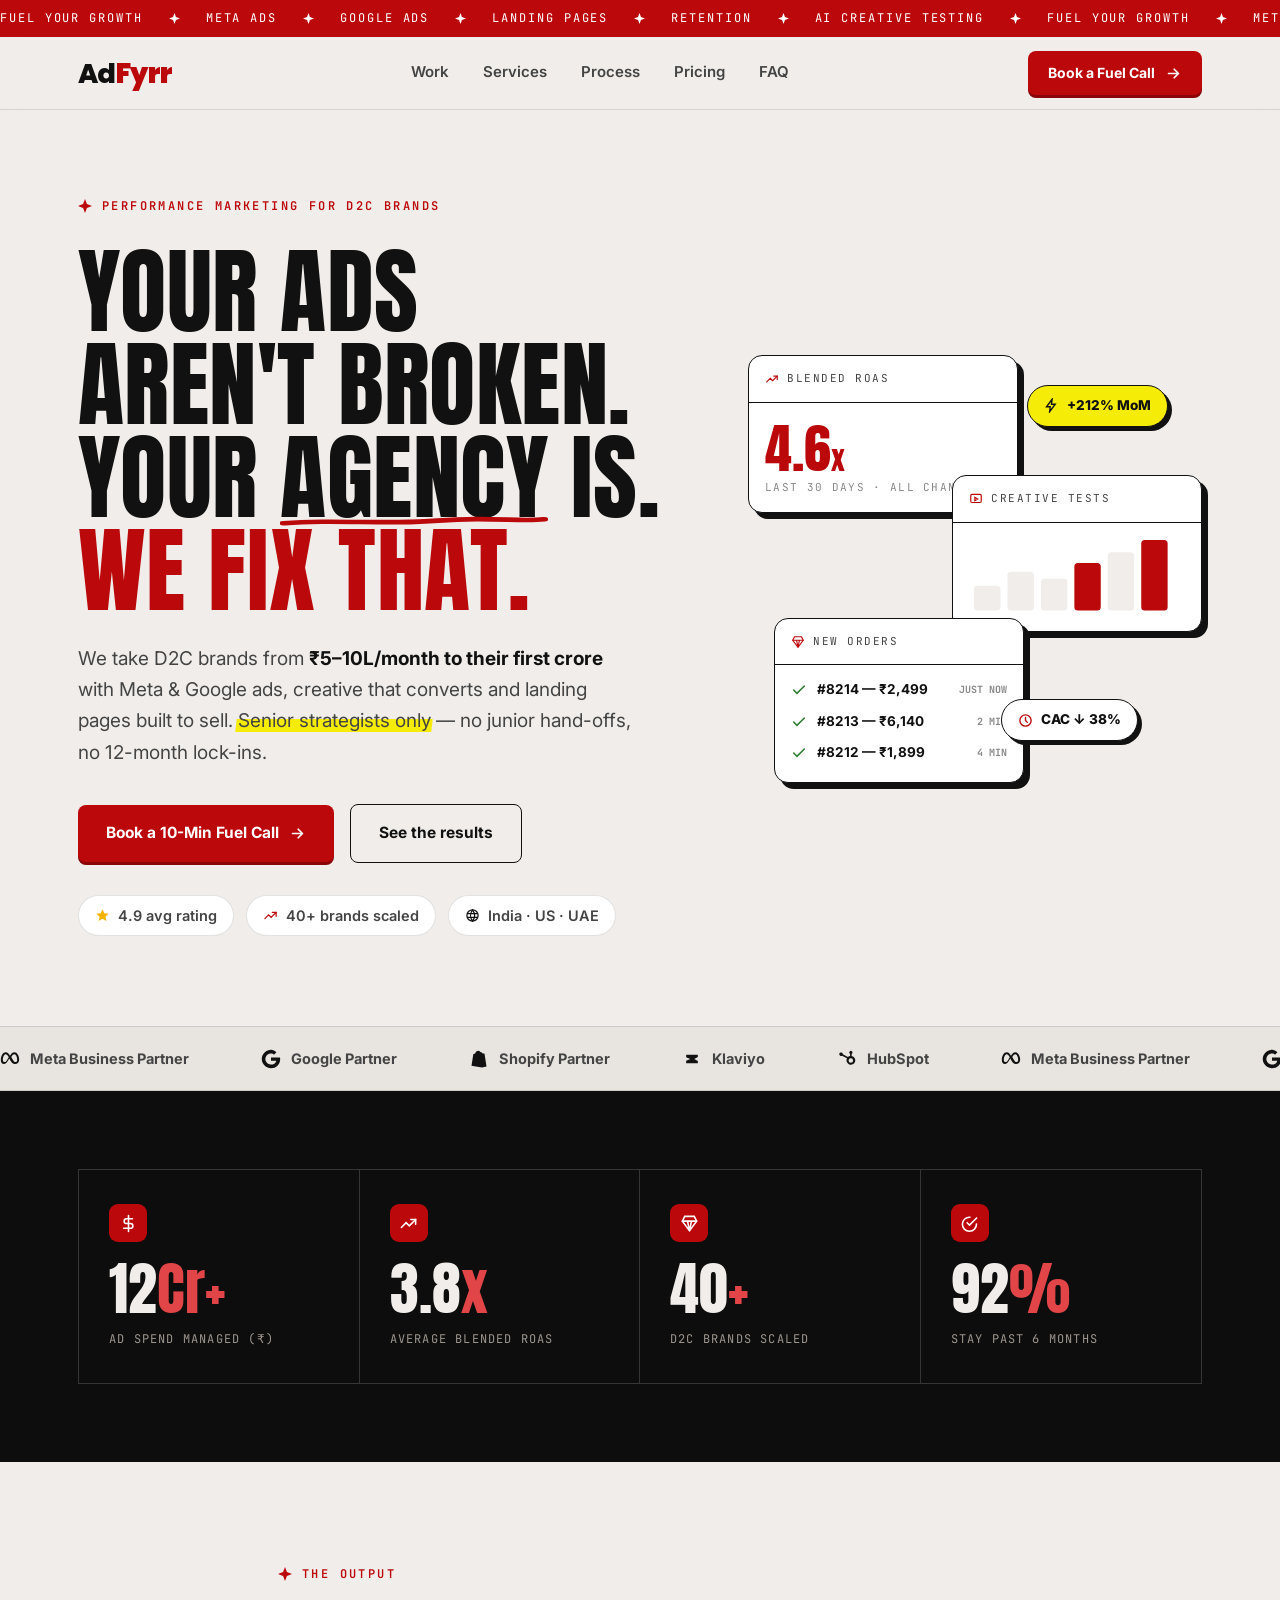
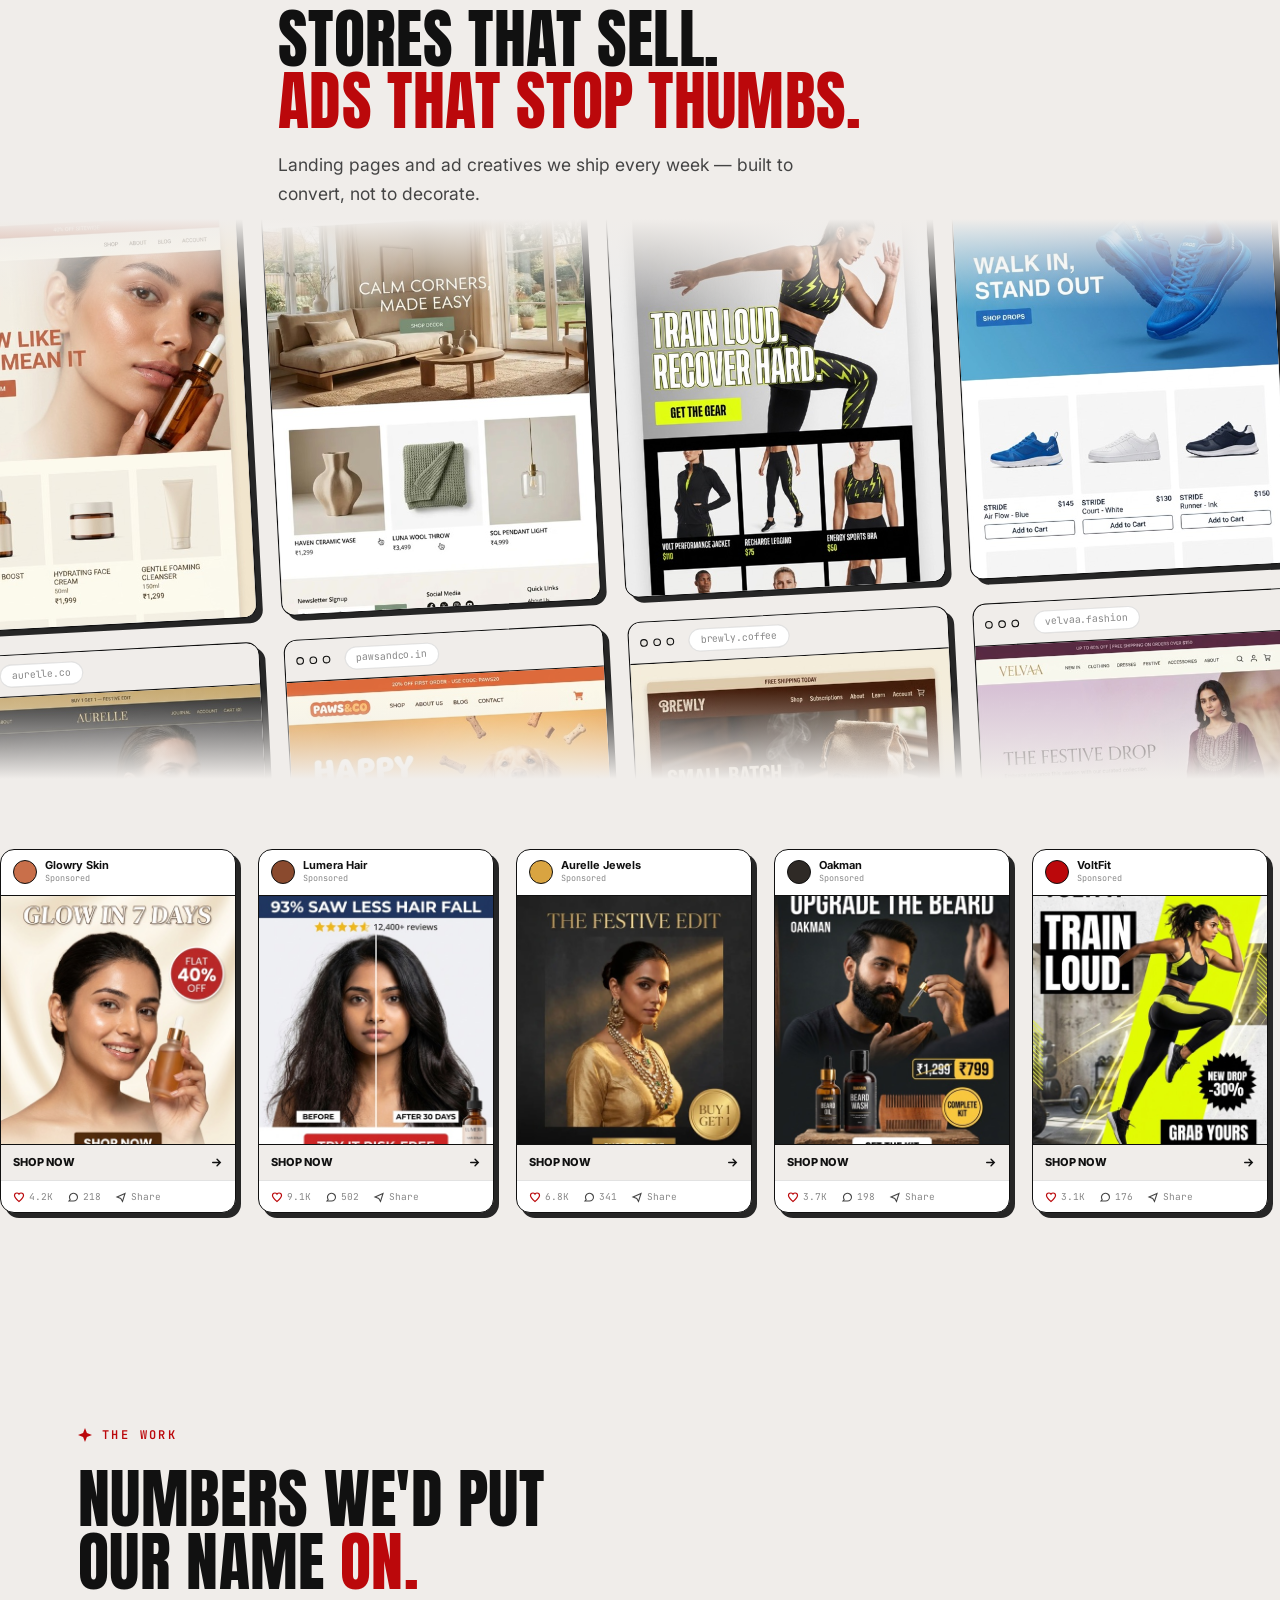
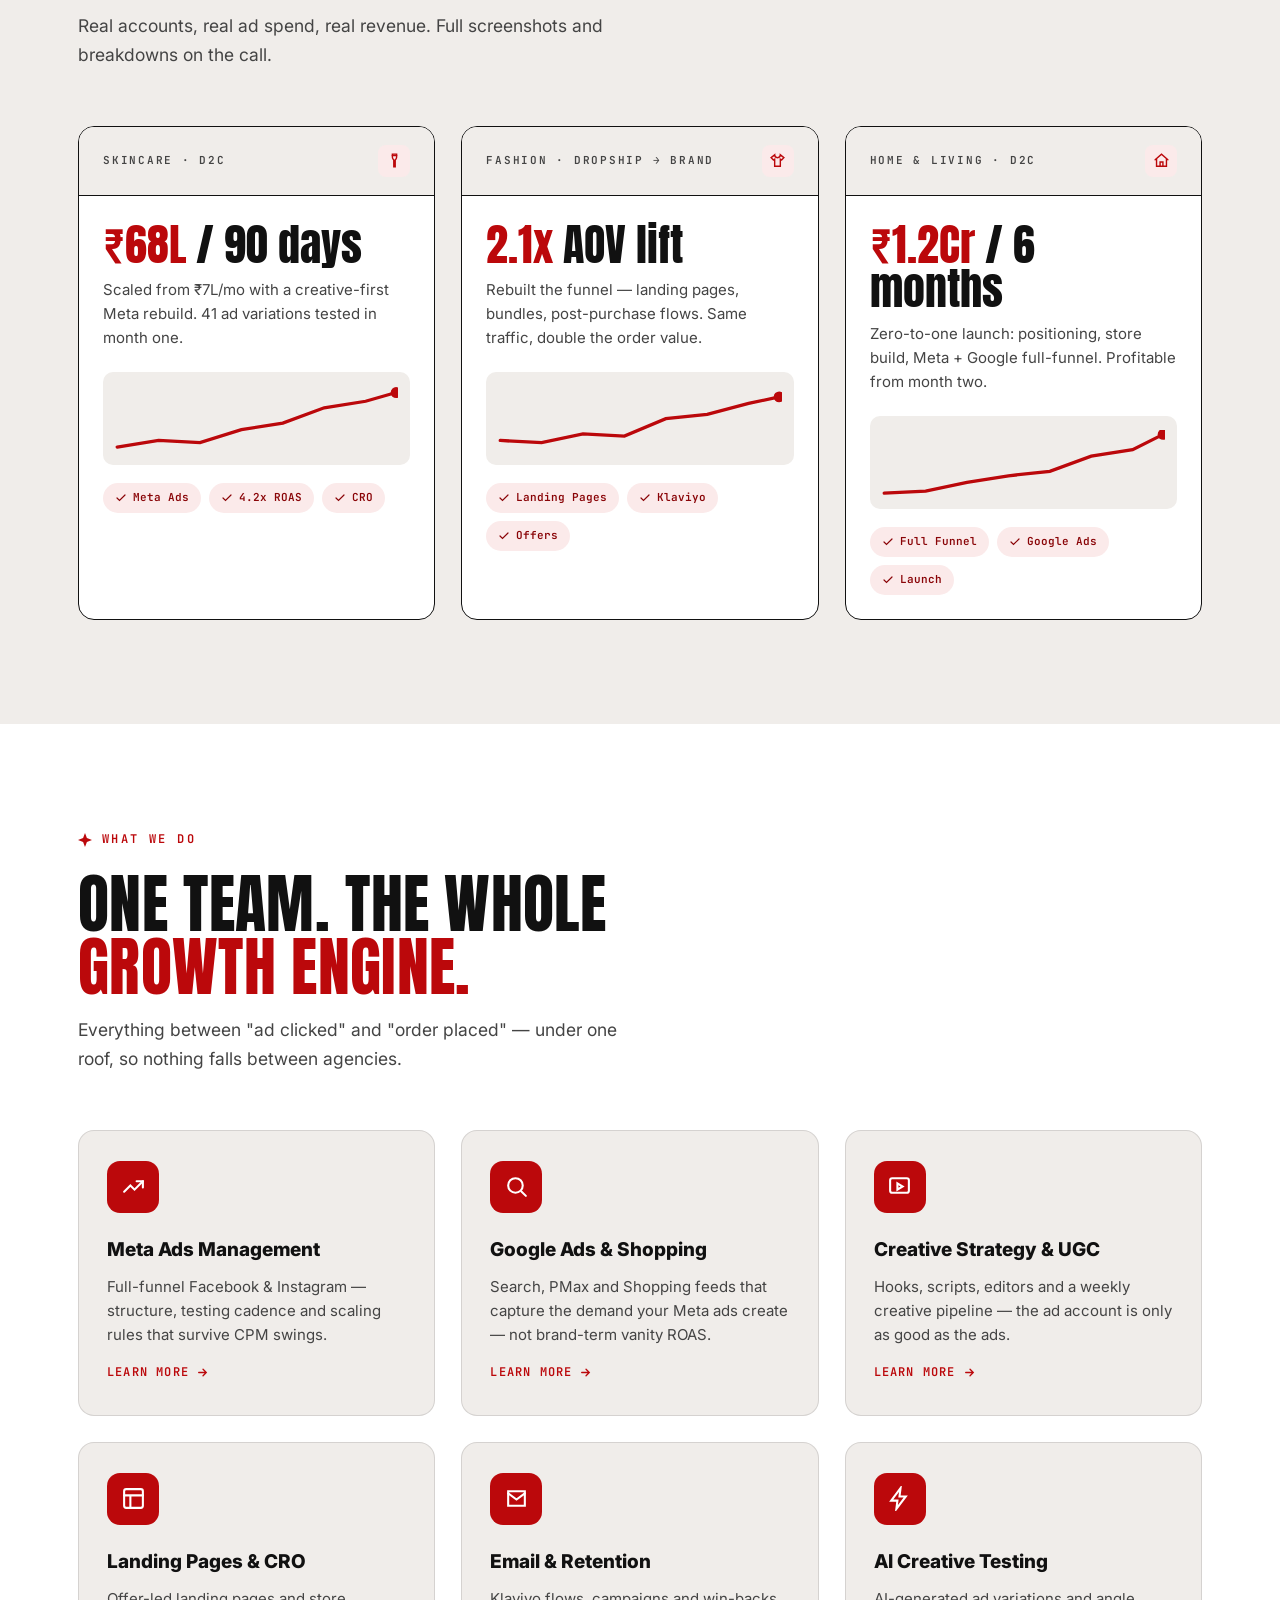
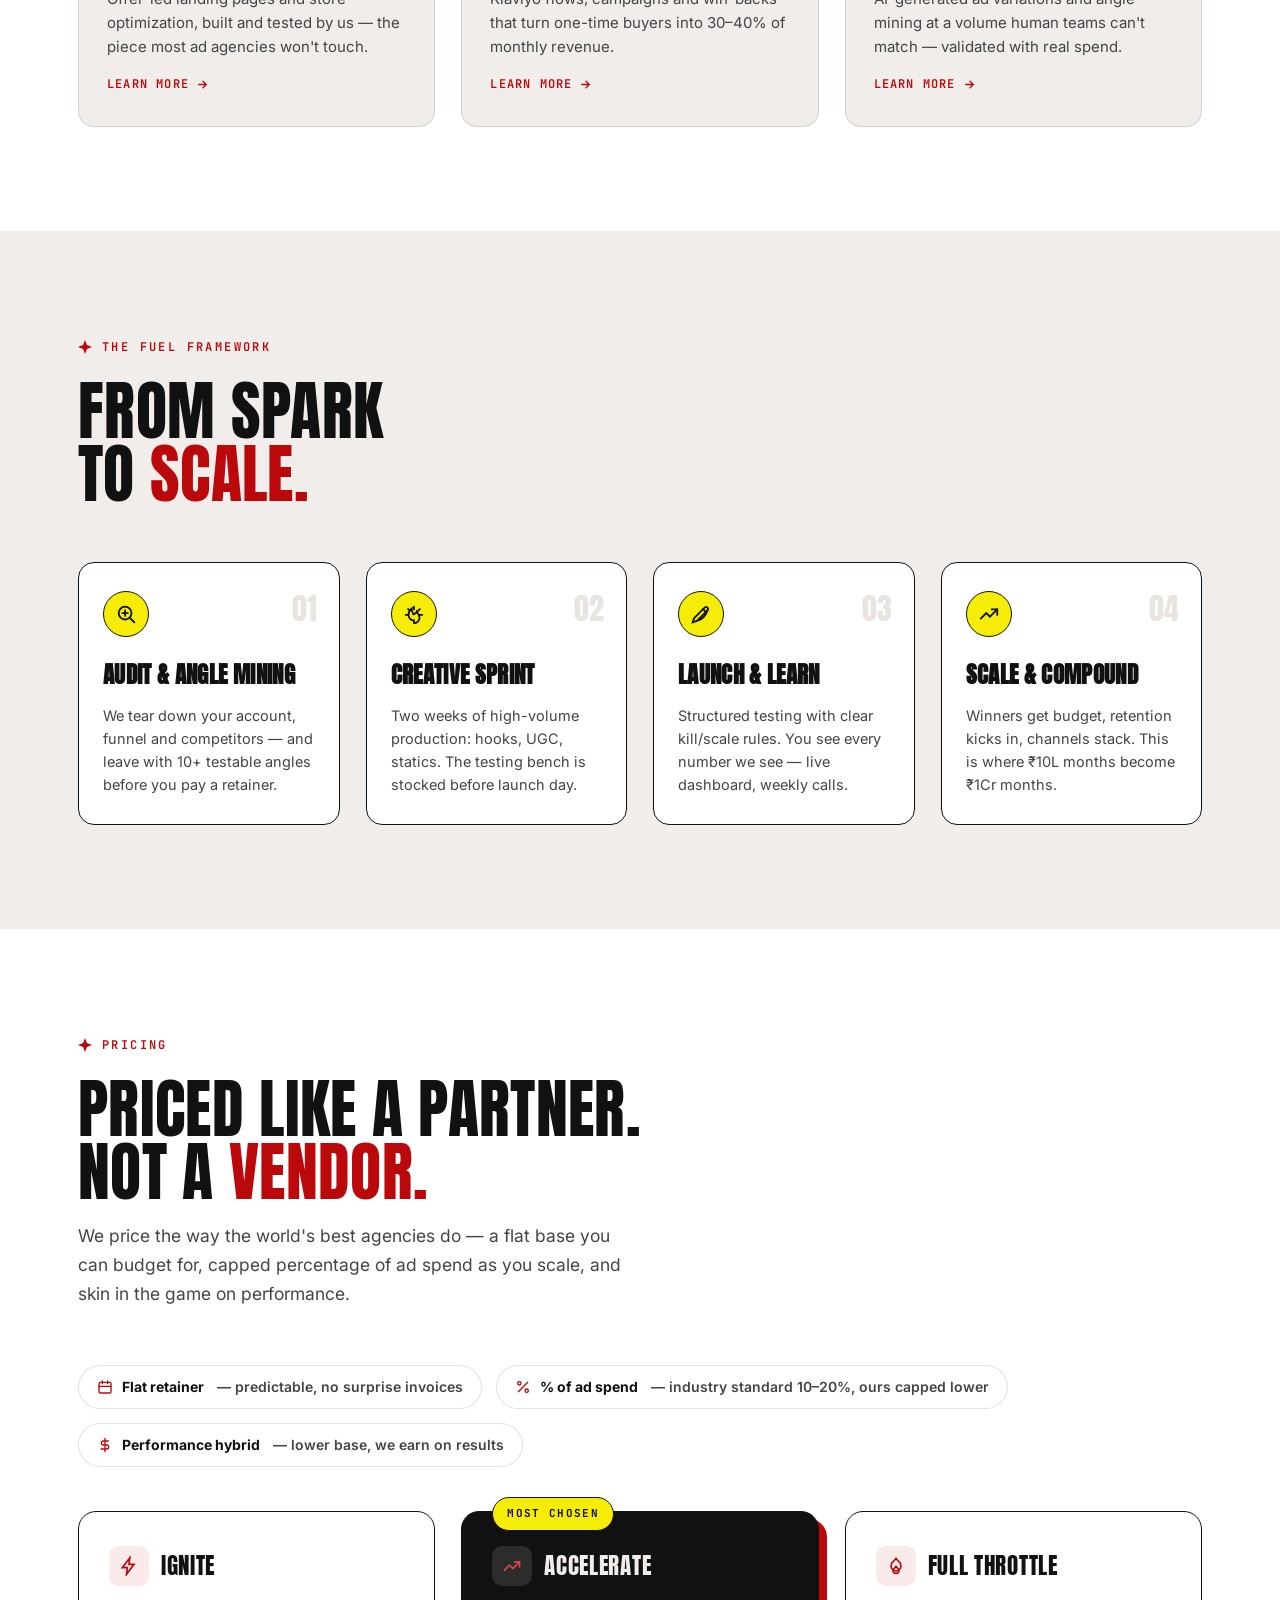
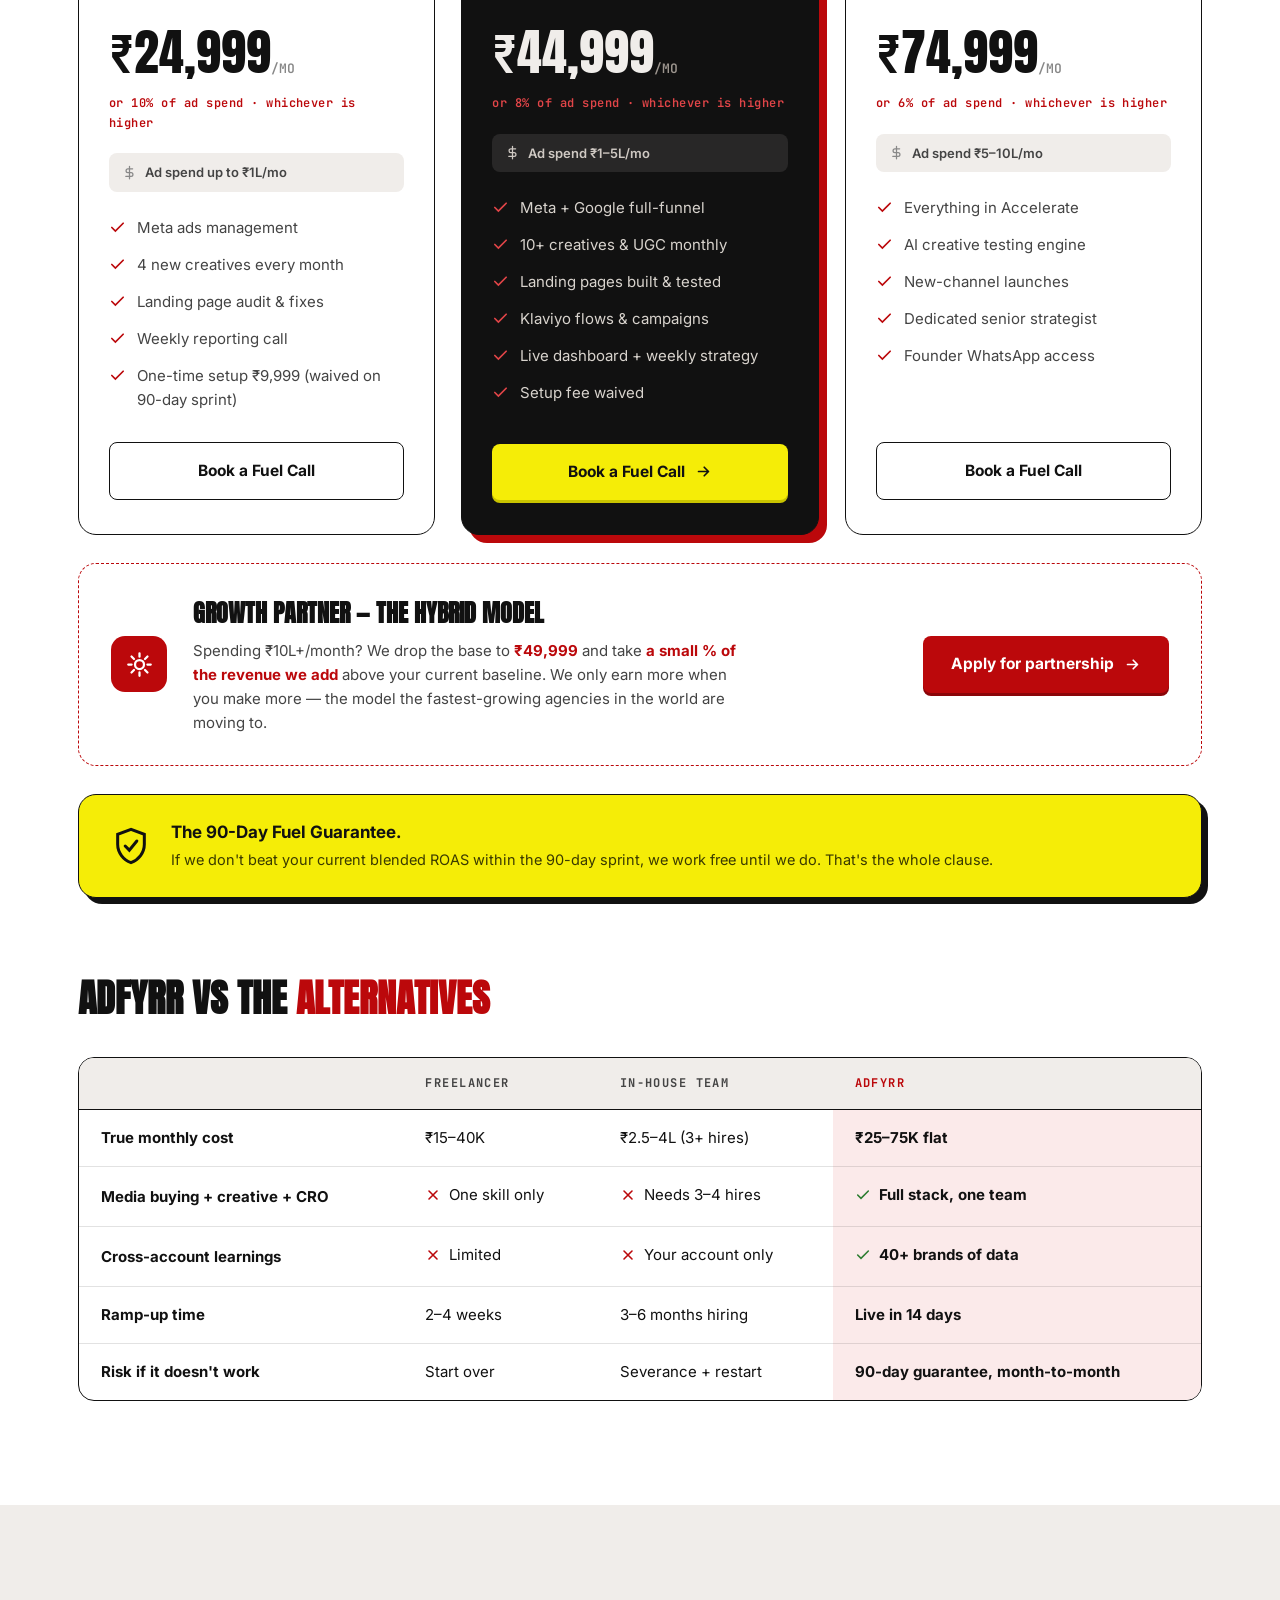
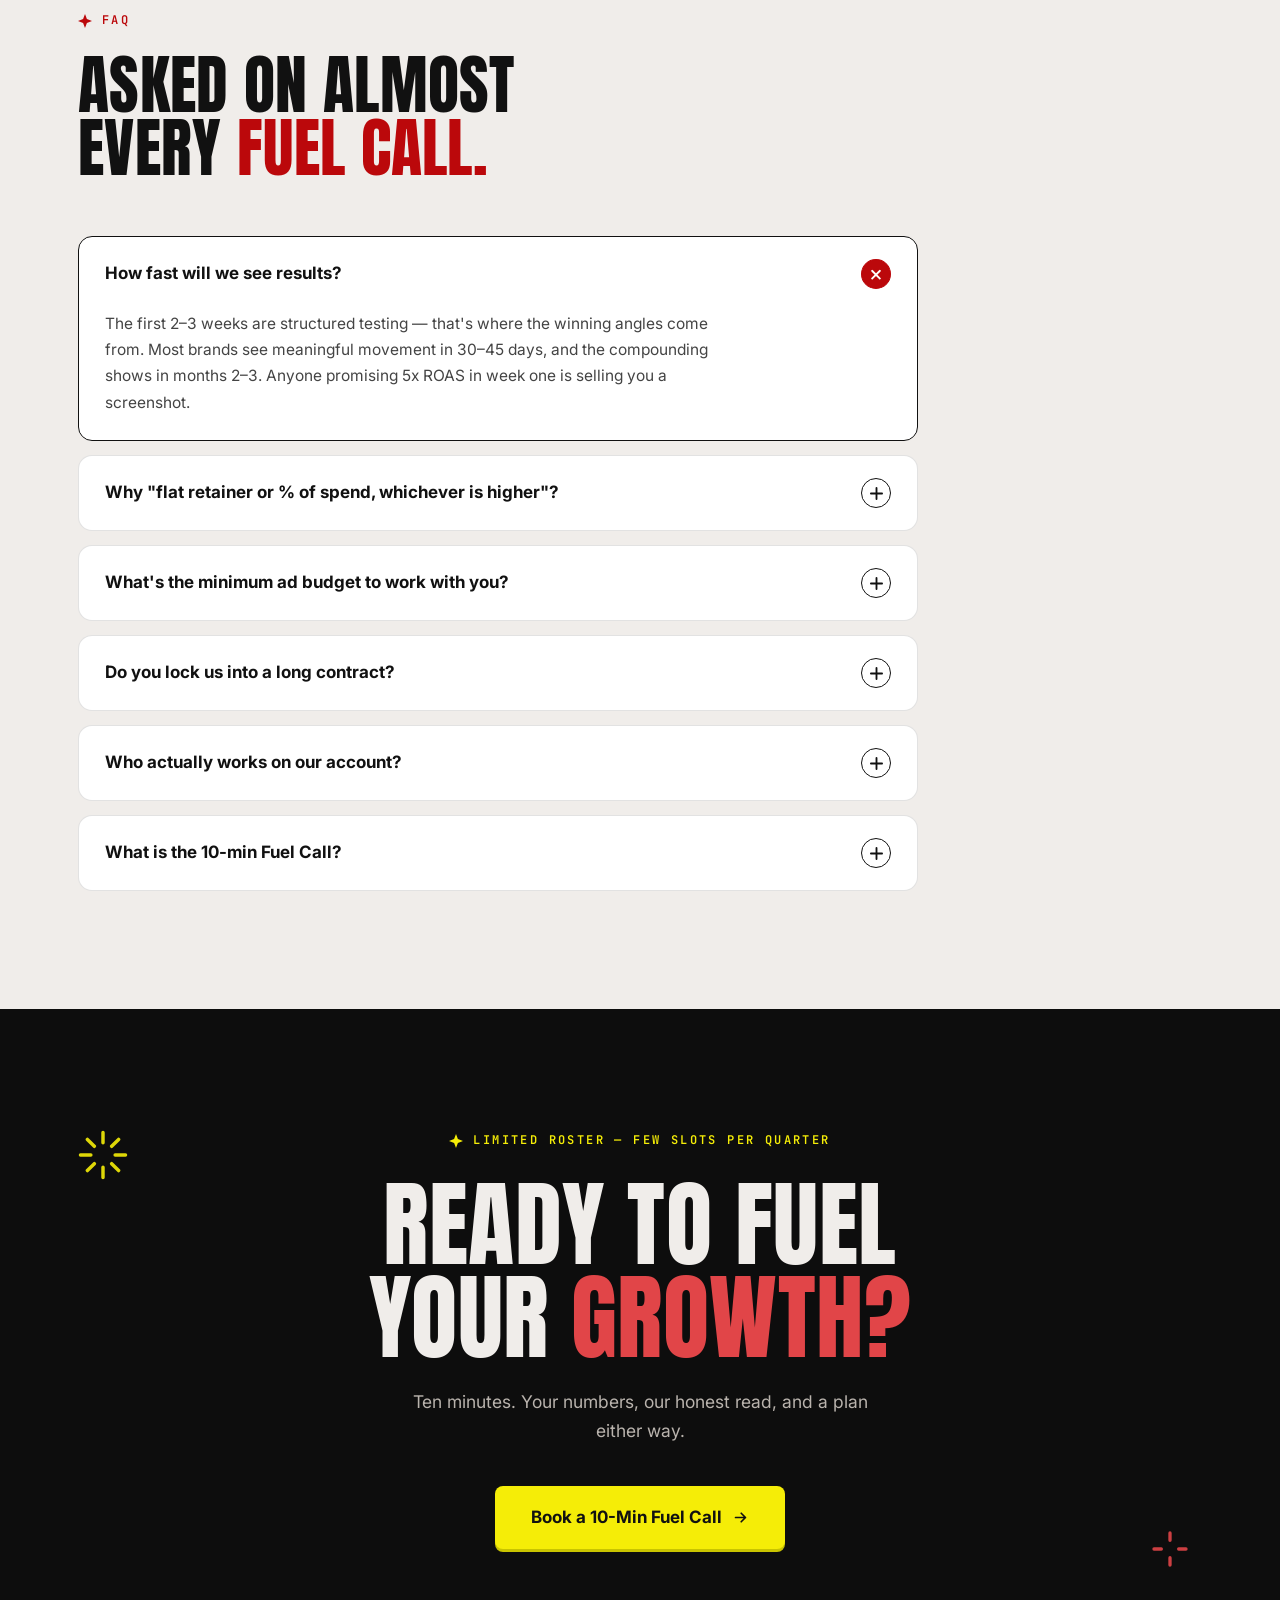
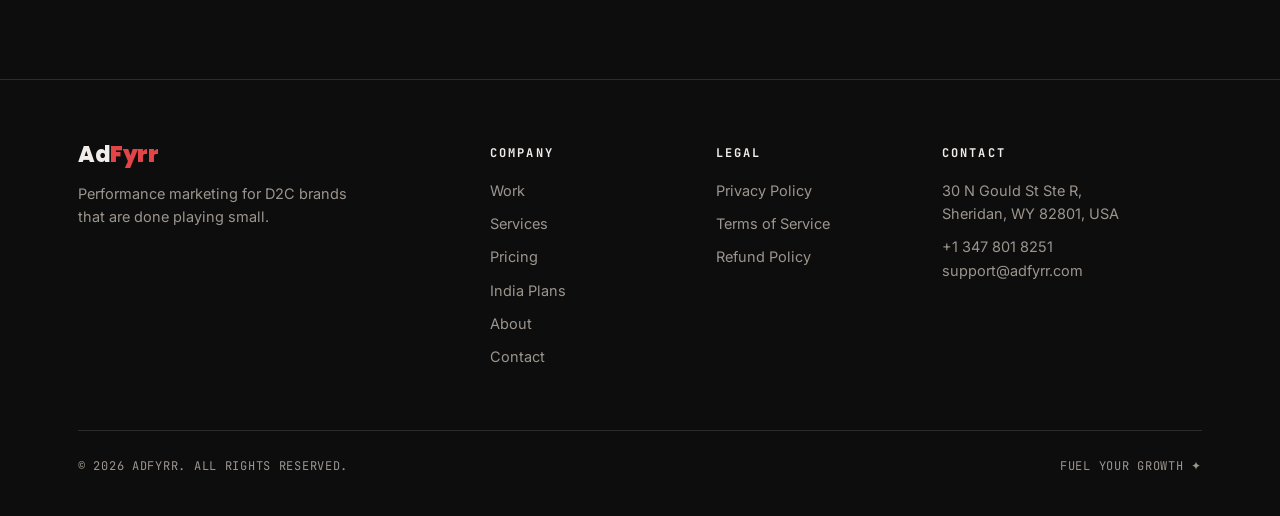
==== commit 6d62bfeb: "Add 6 high-CTR ad creatives; ads marquee now 12 unique brands New direct-response creatives with con" ====
--- a/index.html
+++ b/index.html
@@ -335,7 +335,7 @@
   .sp u{display:block;height:4px;width:45%;border-radius:2px;background:var(--red-pale)}
   /* ads marquee */
   .ads-band{padding:64px 0 100px;overflow:hidden}
-  .ads-track{display:flex;gap:22px;width:max-content;animation:slide 48s linear infinite;padding:6px 0}
+  .ads-track{display:flex;gap:22px;width:max-content;animation:slide 90s linear infinite;padding:6px 0}
   .adc{width:236px;flex:none;background:var(--white);border:1.5px solid var(--ink);border-radius:14px;overflow:hidden;box-shadow:5px 5px 0 rgba(17,17,17,.9)}
   .adc-top{display:flex;align-items:center;gap:8px;padding:9px 12px}
   .adc-top .av{width:24px;height:24px;border-radius:50%;flex:none;border:1.5px solid var(--ink)}
@@ -456,7 +456,7 @@
     <div class="shots-tilt"><div class="shot-col"><div class="shot"><div class="shot-bar"><i></i><i></i><i></i><span>glowry.in</span></div><img class="shot-img" src="assets/creatives/site-1.jpg" alt="Skincare brand homepage design" decoding="async"></div><div class="shot"><div class="shot-bar"><i></i><i></i><i></i><span>aurelle.co</span></div><img class="shot-img" src="assets/creatives/site-4.jpg" alt="Jewellery brand homepage design" decoding="async"></div><div class="shot"><div class="shot-bar"><i></i><i></i><i></i><span>glowry.in</span></div><img class="shot-img" src="assets/creatives/site-1.jpg" alt="Skincare brand homepage design" decoding="async"></div><div class="shot"><div class="shot-bar"><i></i><i></i><i></i><span>aurelle.co</span></div><img class="shot-img" src="assets/creatives/site-4.jpg" alt="Jewellery brand homepage design" decoding="async"></div></div><div class="shot-col down"><div class="shot"><div class="shot-bar"><i></i><i></i><i></i><span>nordn.store</span></div><img class="shot-img" src="assets/creatives/site-2.jpg" alt="Home decor brand homepage design" decoding="async"></div><div class="shot"><div class="shot-bar"><i></i><i></i><i></i><span>pawsandco.in</span></div><img class="shot-img" src="assets/creatives/site-5.jpg" alt="Pet care brand homepage design" decoding="async"></div><div class="shot"><div class="shot-bar"><i></i><i></i><i></i><span>nordn.store</span></div><img class="shot-img" src="assets/creatives/site-2.jpg" alt="Home decor brand homepage design" decoding="async"></div><div class="shot"><div class="shot-bar"><i></i><i></i><i></i><span>pawsandco.in</span></div><img class="shot-img" src="assets/creatives/site-5.jpg" alt="Pet care brand homepage design" decoding="async"></div></div><div class="shot-col"><div class="shot"><div class="shot-bar"><i></i><i></i><i></i><span>voltfit.in</span></div><img class="shot-img" src="assets/creatives/site-3.jpg" alt="Activewear brand homepage design" decoding="async"></div><div class="shot"><div class="shot-bar"><i></i><i></i><i></i><span>brewly.coffee</span></div><img class="shot-img" src="assets/creatives/site-6.jpg" alt="Coffee brand homepage design" decoding="async"></div><div class="shot"><div class="shot-bar"><i></i><i></i><i></i><span>voltfit.in</span></div><img class="shot-img" src="assets/creatives/site-3.jpg" alt="Activewear brand homepage design" decoding="async"></div><div class="shot"><div class="shot-bar"><i></i><i></i><i></i><span>brewly.coffee</span></div><img class="shot-img" src="assets/creatives/site-6.jpg" alt="Coffee brand homepage design" decoding="async"></div></div><div class="shot-col down"><div class="shot"><div class="shot-bar"><i></i><i></i><i></i><span>stride.shoes</span></div><img class="shot-img" src="assets/creatives/site-7.jpg" alt="Sneaker brand homepage design" decoding="async"></div><div class="shot"><div class="shot-bar"><i></i><i></i><i></i><span>velvaa.fashion</span></div><img class="shot-img" src="assets/creatives/site-8.jpg" alt="Fashion brand homepage design" decoding="async"></div><div class="shot"><div class="shot-bar"><i></i><i></i><i></i><span>stride.shoes</span></div><img class="shot-img" src="assets/creatives/site-7.jpg" alt="Sneaker brand homepage design" decoding="async"></div><div class="shot"><div class="shot-bar"><i></i><i></i><i></i><span>velvaa.fashion</span></div><img class="shot-img" src="assets/creatives/site-8.jpg" alt="Fashion brand homepage design" decoding="async"></div></div></div>
   </div>
   <div class="ads-band" aria-hidden="true">
-    <div class="ads-track"><div class="adc"><div class="adc-top"><span class="av" style="background:#C96F4A"></span><div><b>Glowry Skin</b><small>Sponsored</small></div></div><img src="assets/creatives/adc-1.jpg" alt="Meta ad creative with offer for skincare brand" decoding="async"><div class="adc-cta"><span>SHOP NOW</span><svg viewBox="0 0 24 24" fill="none" stroke="#111" stroke-width="2.6" stroke-linecap="round"><path d="M5 12h14M13 6l6 6-6 6"/></svg></div><div class="adc-eng"><span><svg viewBox="0 0 24 24" fill="none" stroke="#BB080B" stroke-width="2.4"><path d="M12 21C7 16.5 3 13 3 8.8 3 6 5.2 4 7.8 4c1.7 0 3.2.9 4.2 2.3C13 4.9 14.5 4 16.2 4 18.8 4 21 6 21 8.8c0 4.2-4 7.7-9 12.2Z"/></svg>4.2K</span><span><svg viewBox="0 0 24 24" fill="none" stroke="#444" stroke-width="2.2"><path d="M21 12a8 8 0 0 1-8 8H4l2.4-3A8 8 0 1 1 21 12Z"/></svg>218</span><span><svg viewBox="0 0 24 24" fill="none" stroke="#444" stroke-width="2.2"><path d="m4 12 16-7-5 16-3.5-6L4 12Z"/></svg>Share</span></div></div><div class="adc"><div class="adc-top"><span class="av" style="background:#D9A441"></span><div><b>Aurelle Jewels</b><small>Sponsored</small></div></div><img src="assets/creatives/adc-2.jpg" alt="Meta ad creative with offer for jewellery brand" decoding="async"><div class="adc-cta"><span>SHOP NOW</span><svg viewBox="0 0 24 24" fill="none" stroke="#111" stroke-width="2.6" stroke-linecap="round"><path d="M5 12h14M13 6l6 6-6 6"/></svg></div><div class="adc-eng"><span><svg viewBox="0 0 24 24" fill="none" stroke="#BB080B" stroke-width="2.4"><path d="M12 21C7 16.5 3 13 3 8.8 3 6 5.2 4 7.8 4c1.7 0 3.2.9 4.2 2.3C13 4.9 14.5 4 16.2 4 18.8 4 21 6 21 8.8c0 4.2-4 7.7-9 12.2Z"/></svg>6.8K</span><span><svg viewBox="0 0 24 24" fill="none" stroke="#444" stroke-width="2.2"><path d="M21 12a8 8 0 0 1-8 8H4l2.4-3A8 8 0 1 1 21 12Z"/></svg>341</span><span><svg viewBox="0 0 24 24" fill="none" stroke="#444" stroke-width="2.2"><path d="m4 12 16-7-5 16-3.5-6L4 12Z"/></svg>Share</span></div></div><div class="adc"><div class="adc-top"><span class="av" style="background:#BB080B"></span><div><b>VoltFit</b><small>Sponsored</small></div></div><img src="assets/creatives/adc-3.jpg" alt="Meta ad creative with offer for activewear brand" decoding="async"><div class="adc-cta"><span>SHOP NOW</span><svg viewBox="0 0 24 24" fill="none" stroke="#111" stroke-width="2.6" stroke-linecap="round"><path d="M5 12h14M13 6l6 6-6 6"/></svg></div><div class="adc-eng"><span><svg viewBox="0 0 24 24" fill="none" stroke="#BB080B" stroke-width="2.4"><path d="M12 21C7 16.5 3 13 3 8.8 3 6 5.2 4 7.8 4c1.7 0 3.2.9 4.2 2.3C13 4.9 14.5 4 16.2 4 18.8 4 21 6 21 8.8c0 4.2-4 7.7-9 12.2Z"/></svg>3.1K</span><span><svg viewBox="0 0 24 24" fill="none" stroke="#444" stroke-width="2.2"><path d="M21 12a8 8 0 0 1-8 8H4l2.4-3A8 8 0 1 1 21 12Z"/></svg>176</span><span><svg viewBox="0 0 24 24" fill="none" stroke="#444" stroke-width="2.2"><path d="m4 12 16-7-5 16-3.5-6L4 12Z"/></svg>Share</span></div></div><div class="adc"><div class="adc-top"><span class="av" style="background:#7B3B6E"></span><div><b>Velvaa</b><small>Sponsored</small></div></div><img src="assets/creatives/adc-4.jpg" alt="Meta ad creative with offer for fashion brand" decoding="async"><div class="adc-cta"><span>SHOP NOW</span><svg viewBox="0 0 24 24" fill="none" stroke="#111" stroke-width="2.6" stroke-linecap="round"><path d="M5 12h14M13 6l6 6-6 6"/></svg></div><div class="adc-eng"><span><svg viewBox="0 0 24 24" fill="none" stroke="#BB080B" stroke-width="2.4"><path d="M12 21C7 16.5 3 13 3 8.8 3 6 5.2 4 7.8 4c1.7 0 3.2.9 4.2 2.3C13 4.9 14.5 4 16.2 4 18.8 4 21 6 21 8.8c0 4.2-4 7.7-9 12.2Z"/></svg>5.5K</span><span><svg viewBox="0 0 24 24" fill="none" stroke="#444" stroke-width="2.2"><path d="M21 12a8 8 0 0 1-8 8H4l2.4-3A8 8 0 1 1 21 12Z"/></svg>287</span><span><svg viewBox="0 0 24 24" fill="none" stroke="#444" stroke-width="2.2"><path d="m4 12 16-7-5 16-3.5-6L4 12Z"/></svg>Share</span></div></div><div class="adc"><div class="adc-top"><span class="av" style="background:#E07A2E"></span><div><b>Paws & Co</b><small>Sponsored</small></div></div><img src="assets/creatives/adc-5.jpg" alt="Meta ad creative with offer for pet brand" decoding="async"><div class="adc-cta"><span>SHOP NOW</span><svg viewBox="0 0 24 24" fill="none" stroke="#111" stroke-width="2.6" stroke-linecap="round"><path d="M5 12h14M13 6l6 6-6 6"/></svg></div><div class="adc-eng"><span><svg viewBox="0 0 24 24" fill="none" stroke="#BB080B" stroke-width="2.4"><path d="M12 21C7 16.5 3 13 3 8.8 3 6 5.2 4 7.8 4c1.7 0 3.2.9 4.2 2.3C13 4.9 14.5 4 16.2 4 18.8 4 21 6 21 8.8c0 4.2-4 7.7-9 12.2Z"/></svg>7.4K</span><span><svg viewBox="0 0 24 24" fill="none" stroke="#444" stroke-width="2.2"><path d="M21 12a8 8 0 0 1-8 8H4l2.4-3A8 8 0 1 1 21 12Z"/></svg>412</span><span><svg viewBox="0 0 24 24" fill="none" stroke="#444" stroke-width="2.2"><path d="m4 12 16-7-5 16-3.5-6L4 12Z"/></svg>Share</span></div></div><div class="adc"><div class="adc-top"><span class="av" style="background:#4A3428"></span><div><b>Brewly Coffee</b><small>Sponsored</small></div></div><img src="assets/creatives/adc-6.jpg" alt="Meta ad creative with offer for coffee brand" decoding="async"><div class="adc-cta"><span>SHOP NOW</span><svg viewBox="0 0 24 24" fill="none" stroke="#111" stroke-width="2.6" stroke-linecap="round"><path d="M5 12h14M13 6l6 6-6 6"/></svg></div><div class="adc-eng"><span><svg viewBox="0 0 24 24" fill="none" stroke="#BB080B" stroke-width="2.4"><path d="M12 21C7 16.5 3 13 3 8.8 3 6 5.2 4 7.8 4c1.7 0 3.2.9 4.2 2.3C13 4.9 14.5 4 16.2 4 18.8 4 21 6 21 8.8c0 4.2-4 7.7-9 12.2Z"/></svg>2.9K</span><span><svg viewBox="0 0 24 24" fill="none" stroke="#444" stroke-width="2.2"><path d="M21 12a8 8 0 0 1-8 8H4l2.4-3A8 8 0 1 1 21 12Z"/></svg>154</span><span><svg viewBox="0 0 24 24" fill="none" stroke="#444" stroke-width="2.2"><path d="m4 12 16-7-5 16-3.5-6L4 12Z"/></svg>Share</span></div></div><div class="adc"><div class="adc-top"><span class="av" style="background:#C96F4A"></span><div><b>Glowry Skin</b><small>Sponsored</small></div></div><img src="assets/creatives/adc-1.jpg" alt="Meta ad creative with offer for skincare brand" decoding="async"><div class="adc-cta"><span>SHOP NOW</span><svg viewBox="0 0 24 24" fill="none" stroke="#111" stroke-width="2.6" stroke-linecap="round"><path d="M5 12h14M13 6l6 6-6 6"/></svg></div><div class="adc-eng"><span><svg viewBox="0 0 24 24" fill="none" stroke="#BB080B" stroke-width="2.4"><path d="M12 21C7 16.5 3 13 3 8.8 3 6 5.2 4 7.8 4c1.7 0 3.2.9 4.2 2.3C13 4.9 14.5 4 16.2 4 18.8 4 21 6 21 8.8c0 4.2-4 7.7-9 12.2Z"/></svg>4.2K</span><span><svg viewBox="0 0 24 24" fill="none" stroke="#444" stroke-width="2.2"><path d="M21 12a8 8 0 0 1-8 8H4l2.4-3A8 8 0 1 1 21 12Z"/></svg>218</span><span><svg viewBox="0 0 24 24" fill="none" stroke="#444" stroke-width="2.2"><path d="m4 12 16-7-5 16-3.5-6L4 12Z"/></svg>Share</span></div></div><div class="adc"><div class="adc-top"><span class="av" style="background:#D9A441"></span><div><b>Aurelle Jewels</b><small>Sponsored</small></div></div><img src="assets/creatives/adc-2.jpg" alt="Meta ad creative with offer for jewellery brand" decoding="async"><div class="adc-cta"><span>SHOP NOW</span><svg viewBox="0 0 24 24" fill="none" stroke="#111" stroke-width="2.6" stroke-linecap="round"><path d="M5 12h14M13 6l6 6-6 6"/></svg></div><div class="adc-eng"><span><svg viewBox="0 0 24 24" fill="none" stroke="#BB080B" stroke-width="2.4"><path d="M12 21C7 16.5 3 13 3 8.8 3 6 5.2 4 7.8 4c1.7 0 3.2.9 4.2 2.3C13 4.9 14.5 4 16.2 4 18.8 4 21 6 21 8.8c0 4.2-4 7.7-9 12.2Z"/></svg>6.8K</span><span><svg viewBox="0 0 24 24" fill="none" stroke="#444" stroke-width="2.2"><path d="M21 12a8 8 0 0 1-8 8H4l2.4-3A8 8 0 1 1 21 12Z"/></svg>341</span><span><svg viewBox="0 0 24 24" fill="none" stroke="#444" stroke-width="2.2"><path d="m4 12 16-7-5 16-3.5-6L4 12Z"/></svg>Share</span></div></div><div class="adc"><div class="adc-top"><span class="av" style="background:#BB080B"></span><div><b>VoltFit</b><small>Sponsored</small></div></div><img src="assets/creatives/adc-3.jpg" alt="Meta ad creative with offer for activewear brand" decoding="async"><div class="adc-cta"><span>SHOP NOW</span><svg viewBox="0 0 24 24" fill="none" stroke="#111" stroke-width="2.6" stroke-linecap="round"><path d="M5 12h14M13 6l6 6-6 6"/></svg></div><div class="adc-eng"><span><svg viewBox="0 0 24 24" fill="none" stroke="#BB080B" stroke-width="2.4"><path d="M12 21C7 16.5 3 13 3 8.8 3 6 5.2 4 7.8 4c1.7 0 3.2.9 4.2 2.3C13 4.9 14.5 4 16.2 4 18.8 4 21 6 21 8.8c0 4.2-4 7.7-9 12.2Z"/></svg>3.1K</span><span><svg viewBox="0 0 24 24" fill="none" stroke="#444" stroke-width="2.2"><path d="M21 12a8 8 0 0 1-8 8H4l2.4-3A8 8 0 1 1 21 12Z"/></svg>176</span><span><svg viewBox="0 0 24 24" fill="none" stroke="#444" stroke-width="2.2"><path d="m4 12 16-7-5 16-3.5-6L4 12Z"/></svg>Share</span></div></div><div class="adc"><div class="adc-top"><span class="av" style="background:#7B3B6E"></span><div><b>Velvaa</b><small>Sponsored</small></div></div><img src="assets/creatives/adc-4.jpg" alt="Meta ad creative with offer for fashion brand" decoding="async"><div class="adc-cta"><span>SHOP NOW</span><svg viewBox="0 0 24 24" fill="none" stroke="#111" stroke-width="2.6" stroke-linecap="round"><path d="M5 12h14M13 6l6 6-6 6"/></svg></div><div class="adc-eng"><span><svg viewBox="0 0 24 24" fill="none" stroke="#BB080B" stroke-width="2.4"><path d="M12 21C7 16.5 3 13 3 8.8 3 6 5.2 4 7.8 4c1.7 0 3.2.9 4.2 2.3C13 4.9 14.5 4 16.2 4 18.8 4 21 6 21 8.8c0 4.2-4 7.7-9 12.2Z"/></svg>5.5K</span><span><svg viewBox="0 0 24 24" fill="none" stroke="#444" stroke-width="2.2"><path d="M21 12a8 8 0 0 1-8 8H4l2.4-3A8 8 0 1 1 21 12Z"/></svg>287</span><span><svg viewBox="0 0 24 24" fill="none" stroke="#444" stroke-width="2.2"><path d="m4 12 16-7-5 16-3.5-6L4 12Z"/></svg>Share</span></div></div><div class="adc"><div class="adc-top"><span class="av" style="background:#E07A2E"></span><div><b>Paws & Co</b><small>Sponsored</small></div></div><img src="assets/creatives/adc-5.jpg" alt="Meta ad creative with offer for pet brand" decoding="async"><div class="adc-cta"><span>SHOP NOW</span><svg viewBox="0 0 24 24" fill="none" stroke="#111" stroke-width="2.6" stroke-linecap="round"><path d="M5 12h14M13 6l6 6-6 6"/></svg></div><div class="adc-eng"><span><svg viewBox="0 0 24 24" fill="none" stroke="#BB080B" stroke-width="2.4"><path d="M12 21C7 16.5 3 13 3 8.8 3 6 5.2 4 7.8 4c1.7 0 3.2.9 4.2 2.3C13 4.9 14.5 4 16.2 4 18.8 4 21 6 21 8.8c0 4.2-4 7.7-9 12.2Z"/></svg>7.4K</span><span><svg viewBox="0 0 24 24" fill="none" stroke="#444" stroke-width="2.2"><path d="M21 12a8 8 0 0 1-8 8H4l2.4-3A8 8 0 1 1 21 12Z"/></svg>412</span><span><svg viewBox="0 0 24 24" fill="none" stroke="#444" stroke-width="2.2"><path d="m4 12 16-7-5 16-3.5-6L4 12Z"/></svg>Share</span></div></div><div class="adc"><div class="adc-top"><span class="av" style="background:#4A3428"></span><div><b>Brewly Coffee</b><small>Sponsored</small></div></div><img src="assets/creatives/adc-6.jpg" alt="Meta ad creative with offer for coffee brand" decoding="async"><div class="adc-cta"><span>SHOP NOW</span><svg viewBox="0 0 24 24" fill="none" stroke="#111" stroke-width="2.6" stroke-linecap="round"><path d="M5 12h14M13 6l6 6-6 6"/></svg></div><div class="adc-eng"><span><svg viewBox="0 0 24 24" fill="none" stroke="#BB080B" stroke-width="2.4"><path d="M12 21C7 16.5 3 13 3 8.8 3 6 5.2 4 7.8 4c1.7 0 3.2.9 4.2 2.3C13 4.9 14.5 4 16.2 4 18.8 4 21 6 21 8.8c0 4.2-4 7.7-9 12.2Z"/></svg>2.9K</span><span><svg viewBox="0 0 24 24" fill="none" stroke="#444" stroke-width="2.2"><path d="M21 12a8 8 0 0 1-8 8H4l2.4-3A8 8 0 1 1 21 12Z"/></svg>154</span><span><svg viewBox="0 0 24 24" fill="none" stroke="#444" stroke-width="2.2"><path d="m4 12 16-7-5 16-3.5-6L4 12Z"/></svg>Share</span></div></div></div>
+    <div class="ads-track"><div class="adc"><div class="adc-top"><span class="av" style="background:#C96F4A"></span><div><b>Glowry Skin</b><small>Sponsored</small></div></div><img src="assets/creatives/adc-1.jpg" alt="Meta ad creative with offer for skincare brand" decoding="async"><div class="adc-cta"><span>SHOP NOW</span><svg viewBox="0 0 24 24" fill="none" stroke="#111" stroke-width="2.6" stroke-linecap="round"><path d="M5 12h14M13 6l6 6-6 6"/></svg></div><div class="adc-eng"><span><svg viewBox="0 0 24 24" fill="none" stroke="#BB080B" stroke-width="2.4"><path d="M12 21C7 16.5 3 13 3 8.8 3 6 5.2 4 7.8 4c1.7 0 3.2.9 4.2 2.3C13 4.9 14.5 4 16.2 4 18.8 4 21 6 21 8.8c0 4.2-4 7.7-9 12.2Z"/></svg>4.2K</span><span><svg viewBox="0 0 24 24" fill="none" stroke="#444" stroke-width="2.2"><path d="M21 12a8 8 0 0 1-8 8H4l2.4-3A8 8 0 1 1 21 12Z"/></svg>218</span><span><svg viewBox="0 0 24 24" fill="none" stroke="#444" stroke-width="2.2"><path d="m4 12 16-7-5 16-3.5-6L4 12Z"/></svg>Share</span></div></div><div class="adc"><div class="adc-top"><span class="av" style="background:#8A4A2E"></span><div><b>Lumera Hair</b><small>Sponsored</small></div></div><img src="assets/creatives/adc-7.jpg" alt="Before-after Meta ad creative for haircare brand" decoding="async"><div class="adc-cta"><span>SHOP NOW</span><svg viewBox="0 0 24 24" fill="none" stroke="#111" stroke-width="2.6" stroke-linecap="round"><path d="M5 12h14M13 6l6 6-6 6"/></svg></div><div class="adc-eng"><span><svg viewBox="0 0 24 24" fill="none" stroke="#BB080B" stroke-width="2.4"><path d="M12 21C7 16.5 3 13 3 8.8 3 6 5.2 4 7.8 4c1.7 0 3.2.9 4.2 2.3C13 4.9 14.5 4 16.2 4 18.8 4 21 6 21 8.8c0 4.2-4 7.7-9 12.2Z"/></svg>9.1K</span><span><svg viewBox="0 0 24 24" fill="none" stroke="#444" stroke-width="2.2"><path d="M21 12a8 8 0 0 1-8 8H4l2.4-3A8 8 0 1 1 21 12Z"/></svg>502</span><span><svg viewBox="0 0 24 24" fill="none" stroke="#444" stroke-width="2.2"><path d="m4 12 16-7-5 16-3.5-6L4 12Z"/></svg>Share</span></div></div><div class="adc"><div class="adc-top"><span class="av" style="background:#D9A441"></span><div><b>Aurelle Jewels</b><small>Sponsored</small></div></div><img src="assets/creatives/adc-2.jpg" alt="Meta ad creative with offer for jewellery brand" decoding="async"><div class="adc-cta"><span>SHOP NOW</span><svg viewBox="0 0 24 24" fill="none" stroke="#111" stroke-width="2.6" stroke-linecap="round"><path d="M5 12h14M13 6l6 6-6 6"/></svg></div><div class="adc-eng"><span><svg viewBox="0 0 24 24" fill="none" stroke="#BB080B" stroke-width="2.4"><path d="M12 21C7 16.5 3 13 3 8.8 3 6 5.2 4 7.8 4c1.7 0 3.2.9 4.2 2.3C13 4.9 14.5 4 16.2 4 18.8 4 21 6 21 8.8c0 4.2-4 7.7-9 12.2Z"/></svg>6.8K</span><span><svg viewBox="0 0 24 24" fill="none" stroke="#444" stroke-width="2.2"><path d="M21 12a8 8 0 0 1-8 8H4l2.4-3A8 8 0 1 1 21 12Z"/></svg>341</span><span><svg viewBox="0 0 24 24" fill="none" stroke="#444" stroke-width="2.2"><path d="m4 12 16-7-5 16-3.5-6L4 12Z"/></svg>Share</span></div></div><div class="adc"><div class="adc-top"><span class="av" style="background:#2F2A26"></span><div><b>Oakman</b><small>Sponsored</small></div></div><img src="assets/creatives/adc-8.jpg" alt="Meta ad creative with price offer for grooming brand" decoding="async"><div class="adc-cta"><span>SHOP NOW</span><svg viewBox="0 0 24 24" fill="none" stroke="#111" stroke-width="2.6" stroke-linecap="round"><path d="M5 12h14M13 6l6 6-6 6"/></svg></div><div class="adc-eng"><span><svg viewBox="0 0 24 24" fill="none" stroke="#BB080B" stroke-width="2.4"><path d="M12 21C7 16.5 3 13 3 8.8 3 6 5.2 4 7.8 4c1.7 0 3.2.9 4.2 2.3C13 4.9 14.5 4 16.2 4 18.8 4 21 6 21 8.8c0 4.2-4 7.7-9 12.2Z"/></svg>3.7K</span><span><svg viewBox="0 0 24 24" fill="none" stroke="#444" stroke-width="2.2"><path d="M21 12a8 8 0 0 1-8 8H4l2.4-3A8 8 0 1 1 21 12Z"/></svg>198</span><span><svg viewBox="0 0 24 24" fill="none" stroke="#444" stroke-width="2.2"><path d="m4 12 16-7-5 16-3.5-6L4 12Z"/></svg>Share</span></div></div><div class="adc"><div class="adc-top"><span class="av" style="background:#BB080B"></span><div><b>VoltFit</b><small>Sponsored</small></div></div><img src="assets/creatives/adc-3.jpg" alt="Meta ad creative with offer for activewear brand" decoding="async"><div class="adc-cta"><span>SHOP NOW</span><svg viewBox="0 0 24 24" fill="none" stroke="#111" stroke-width="2.6" stroke-linecap="round"><path d="M5 12h14M13 6l6 6-6 6"/></svg></div><div class="adc-eng"><span><svg viewBox="0 0 24 24" fill="none" stroke="#BB080B" stroke-width="2.4"><path d="M12 21C7 16.5 3 13 3 8.8 3 6 5.2 4 7.8 4c1.7 0 3.2.9 4.2 2.3C13 4.9 14.5 4 16.2 4 18.8 4 21 6 21 8.8c0 4.2-4 7.7-9 12.2Z"/></svg>3.1K</span><span><svg viewBox="0 0 24 24" fill="none" stroke="#444" stroke-width="2.2"><path d="M21 12a8 8 0 0 1-8 8H4l2.4-3A8 8 0 1 1 21 12Z"/></svg>176</span><span><svg viewBox="0 0 24 24" fill="none" stroke="#444" stroke-width="2.2"><path d="m4 12 16-7-5 16-3.5-6L4 12Z"/></svg>Share</span></div></div><div class="adc"><div class="adc-top"><span class="av" style="background:#111111"></span><div><b>Nocture</b><small>Sponsored</small></div></div><img src="assets/creatives/adc-9.jpg" alt="Meta ad creative with reviews for perfume brand" decoding="async"><div class="adc-cta"><span>SHOP NOW</span><svg viewBox="0 0 24 24" fill="none" stroke="#111" stroke-width="2.6" stroke-linecap="round"><path d="M5 12h14M13 6l6 6-6 6"/></svg></div><div class="adc-eng"><span><svg viewBox="0 0 24 24" fill="none" stroke="#BB080B" stroke-width="2.4"><path d="M12 21C7 16.5 3 13 3 8.8 3 6 5.2 4 7.8 4c1.7 0 3.2.9 4.2 2.3C13 4.9 14.5 4 16.2 4 18.8 4 21 6 21 8.8c0 4.2-4 7.7-9 12.2Z"/></svg>8.3K</span><span><svg viewBox="0 0 24 24" fill="none" stroke="#444" stroke-width="2.2"><path d="M21 12a8 8 0 0 1-8 8H4l2.4-3A8 8 0 1 1 21 12Z"/></svg>463</span><span><svg viewBox="0 0 24 24" fill="none" stroke="#444" stroke-width="2.2"><path d="m4 12 16-7-5 16-3.5-6L4 12Z"/></svg>Share</span></div></div><div class="adc"><div class="adc-top"><span class="av" style="background:#7B3B6E"></span><div><b>Velvaa</b><small>Sponsored</small></div></div><img src="assets/creatives/adc-4.jpg" alt="Meta ad creative with offer for fashion brand" decoding="async"><div class="adc-cta"><span>SHOP NOW</span><svg viewBox="0 0 24 24" fill="none" stroke="#111" stroke-width="2.6" stroke-linecap="round"><path d="M5 12h14M13 6l6 6-6 6"/></svg></div><div class="adc-eng"><span><svg viewBox="0 0 24 24" fill="none" stroke="#BB080B" stroke-width="2.4"><path d="M12 21C7 16.5 3 13 3 8.8 3 6 5.2 4 7.8 4c1.7 0 3.2.9 4.2 2.3C13 4.9 14.5 4 16.2 4 18.8 4 21 6 21 8.8c0 4.2-4 7.7-9 12.2Z"/></svg>5.5K</span><span><svg viewBox="0 0 24 24" fill="none" stroke="#444" stroke-width="2.2"><path d="M21 12a8 8 0 0 1-8 8H4l2.4-3A8 8 0 1 1 21 12Z"/></svg>287</span><span><svg viewBox="0 0 24 24" fill="none" stroke="#444" stroke-width="2.2"><path d="m4 12 16-7-5 16-3.5-6L4 12Z"/></svg>Share</span></div></div><div class="adc"><div class="adc-top"><span class="av" style="background:#3C4650"></span><div><b>Vestra Watches</b><small>Sponsored</small></div></div><img src="assets/creatives/adc-10.jpg" alt="Meta ad creative with urgency offer for watch brand" decoding="async"><div class="adc-cta"><span>SHOP NOW</span><svg viewBox="0 0 24 24" fill="none" stroke="#111" stroke-width="2.6" stroke-linecap="round"><path d="M5 12h14M13 6l6 6-6 6"/></svg></div><div class="adc-eng"><span><svg viewBox="0 0 24 24" fill="none" stroke="#BB080B" stroke-width="2.4"><path d="M12 21C7 16.5 3 13 3 8.8 3 6 5.2 4 7.8 4c1.7 0 3.2.9 4.2 2.3C13 4.9 14.5 4 16.2 4 18.8 4 21 6 21 8.8c0 4.2-4 7.7-9 12.2Z"/></svg>6.2K</span><span><svg viewBox="0 0 24 24" fill="none" stroke="#444" stroke-width="2.2"><path d="M21 12a8 8 0 0 1-8 8H4l2.4-3A8 8 0 1 1 21 12Z"/></svg>355</span><span><svg viewBox="0 0 24 24" fill="none" stroke="#444" stroke-width="2.2"><path d="m4 12 16-7-5 16-3.5-6L4 12Z"/></svg>Share</span></div></div><div class="adc"><div class="adc-top"><span class="av" style="background:#E07A2E"></span><div><b>Paws & Co</b><small>Sponsored</small></div></div><img src="assets/creatives/adc-5.jpg" alt="Meta ad creative with offer for pet brand" decoding="async"><div class="adc-cta"><span>SHOP NOW</span><svg viewBox="0 0 24 24" fill="none" stroke="#111" stroke-width="2.6" stroke-linecap="round"><path d="M5 12h14M13 6l6 6-6 6"/></svg></div><div class="adc-eng"><span><svg viewBox="0 0 24 24" fill="none" stroke="#BB080B" stroke-width="2.4"><path d="M12 21C7 16.5 3 13 3 8.8 3 6 5.2 4 7.8 4c1.7 0 3.2.9 4.2 2.3C13 4.9 14.5 4 16.2 4 18.8 4 21 6 21 8.8c0 4.2-4 7.7-9 12.2Z"/></svg>7.4K</span><span><svg viewBox="0 0 24 24" fill="none" stroke="#444" stroke-width="2.2"><path d="M21 12a8 8 0 0 1-8 8H4l2.4-3A8 8 0 1 1 21 12Z"/></svg>412</span><span><svg viewBox="0 0 24 24" fill="none" stroke="#444" stroke-width="2.2"><path d="m4 12 16-7-5 16-3.5-6L4 12Z"/></svg>Share</span></div></div><div class="adc"><div class="adc-top"><span class="av" style="background:#7A4E2D"></span><div><b>Ember & Oak</b><small>Sponsored</small></div></div><img src="assets/creatives/adc-11.jpg" alt="Meta ad creative with bundle offer for candle brand" decoding="async"><div class="adc-cta"><span>SHOP NOW</span><svg viewBox="0 0 24 24" fill="none" stroke="#111" stroke-width="2.6" stroke-linecap="round"><path d="M5 12h14M13 6l6 6-6 6"/></svg></div><div class="adc-eng"><span><svg viewBox="0 0 24 24" fill="none" stroke="#BB080B" stroke-width="2.4"><path d="M12 21C7 16.5 3 13 3 8.8 3 6 5.2 4 7.8 4c1.7 0 3.2.9 4.2 2.3C13 4.9 14.5 4 16.2 4 18.8 4 21 6 21 8.8c0 4.2-4 7.7-9 12.2Z"/></svg>4.9K</span><span><svg viewBox="0 0 24 24" fill="none" stroke="#444" stroke-width="2.2"><path d="M21 12a8 8 0 0 1-8 8H4l2.4-3A8 8 0 1 1 21 12Z"/></svg>241</span><span><svg viewBox="0 0 24 24" fill="none" stroke="#444" stroke-width="2.2"><path d="m4 12 16-7-5 16-3.5-6L4 12Z"/></svg>Share</span></div></div><div class="adc"><div class="adc-top"><span class="av" style="background:#4A3428"></span><div><b>Brewly Coffee</b><small>Sponsored</small></div></div><img src="assets/creatives/adc-6.jpg" alt="Meta ad creative with offer for coffee brand" decoding="async"><div class="adc-cta"><span>SHOP NOW</span><svg viewBox="0 0 24 24" fill="none" stroke="#111" stroke-width="2.6" stroke-linecap="round"><path d="M5 12h14M13 6l6 6-6 6"/></svg></div><div class="adc-eng"><span><svg viewBox="0 0 24 24" fill="none" stroke="#BB080B" stroke-width="2.4"><path d="M12 21C7 16.5 3 13 3 8.8 3 6 5.2 4 7.8 4c1.7 0 3.2.9 4.2 2.3C13 4.9 14.5 4 16.2 4 18.8 4 21 6 21 8.8c0 4.2-4 7.7-9 12.2Z"/></svg>2.9K</span><span><svg viewBox="0 0 24 24" fill="none" stroke="#444" stroke-width="2.2"><path d="M21 12a8 8 0 0 1-8 8H4l2.4-3A8 8 0 1 1 21 12Z"/></svg>154</span><span><svg viewBox="0 0 24 24" fill="none" stroke="#444" stroke-width="2.2"><path d="m4 12 16-7-5 16-3.5-6L4 12Z"/></svg>Share</span></div></div><div class="adc"><div class="adc-top"><span class="av" style="background:#C9C400"></span><div><b>Pryme Nutrition</b><small>Sponsored</small></div></div><img src="assets/creatives/adc-12.jpg" alt="Meta ad creative with claims for protein brand" decoding="async"><div class="adc-cta"><span>SHOP NOW</span><svg viewBox="0 0 24 24" fill="none" stroke="#111" stroke-width="2.6" stroke-linecap="round"><path d="M5 12h14M13 6l6 6-6 6"/></svg></div><div class="adc-eng"><span><svg viewBox="0 0 24 24" fill="none" stroke="#BB080B" stroke-width="2.4"><path d="M12 21C7 16.5 3 13 3 8.8 3 6 5.2 4 7.8 4c1.7 0 3.2.9 4.2 2.3C13 4.9 14.5 4 16.2 4 18.8 4 21 6 21 8.8c0 4.2-4 7.7-9 12.2Z"/></svg>5.8K</span><span><svg viewBox="0 0 24 24" fill="none" stroke="#444" stroke-width="2.2"><path d="M21 12a8 8 0 0 1-8 8H4l2.4-3A8 8 0 1 1 21 12Z"/></svg>312</span><span><svg viewBox="0 0 24 24" fill="none" stroke="#444" stroke-width="2.2"><path d="m4 12 16-7-5 16-3.5-6L4 12Z"/></svg>Share</span></div></div><div class="adc"><div class="adc-top"><span class="av" style="background:#C96F4A"></span><div><b>Glowry Skin</b><small>Sponsored</small></div></div><img src="assets/creatives/adc-1.jpg" alt="Meta ad creative with offer for skincare brand" decoding="async"><div class="adc-cta"><span>SHOP NOW</span><svg viewBox="0 0 24 24" fill="none" stroke="#111" stroke-width="2.6" stroke-linecap="round"><path d="M5 12h14M13 6l6 6-6 6"/></svg></div><div class="adc-eng"><span><svg viewBox="0 0 24 24" fill="none" stroke="#BB080B" stroke-width="2.4"><path d="M12 21C7 16.5 3 13 3 8.8 3 6 5.2 4 7.8 4c1.7 0 3.2.9 4.2 2.3C13 4.9 14.5 4 16.2 4 18.8 4 21 6 21 8.8c0 4.2-4 7.7-9 12.2Z"/></svg>4.2K</span><span><svg viewBox="0 0 24 24" fill="none" stroke="#444" stroke-width="2.2"><path d="M21 12a8 8 0 0 1-8 8H4l2.4-3A8 8 0 1 1 21 12Z"/></svg>218</span><span><svg viewBox="0 0 24 24" fill="none" stroke="#444" stroke-width="2.2"><path d="m4 12 16-7-5 16-3.5-6L4 12Z"/></svg>Share</span></div></div><div class="adc"><div class="adc-top"><span class="av" style="background:#8A4A2E"></span><div><b>Lumera Hair</b><small>Sponsored</small></div></div><img src="assets/creatives/adc-7.jpg" alt="Before-after Meta ad creative for haircare brand" decoding="async"><div class="adc-cta"><span>SHOP NOW</span><svg viewBox="0 0 24 24" fill="none" stroke="#111" stroke-width="2.6" stroke-linecap="round"><path d="M5 12h14M13 6l6 6-6 6"/></svg></div><div class="adc-eng"><span><svg viewBox="0 0 24 24" fill="none" stroke="#BB080B" stroke-width="2.4"><path d="M12 21C7 16.5 3 13 3 8.8 3 6 5.2 4 7.8 4c1.7 0 3.2.9 4.2 2.3C13 4.9 14.5 4 16.2 4 18.8 4 21 6 21 8.8c0 4.2-4 7.7-9 12.2Z"/></svg>9.1K</span><span><svg viewBox="0 0 24 24" fill="none" stroke="#444" stroke-width="2.2"><path d="M21 12a8 8 0 0 1-8 8H4l2.4-3A8 8 0 1 1 21 12Z"/></svg>502</span><span><svg viewBox="0 0 24 24" fill="none" stroke="#444" stroke-width="2.2"><path d="m4 12 16-7-5 16-3.5-6L4 12Z"/></svg>Share</span></div></div><div class="adc"><div class="adc-top"><span class="av" style="background:#D9A441"></span><div><b>Aurelle Jewels</b><small>Sponsored</small></div></div><img src="assets/creatives/adc-2.jpg" alt="Meta ad creative with offer for jewellery brand" decoding="async"><div class="adc-cta"><span>SHOP NOW</span><svg viewBox="0 0 24 24" fill="none" stroke="#111" stroke-width="2.6" stroke-linecap="round"><path d="M5 12h14M13 6l6 6-6 6"/></svg></div><div class="adc-eng"><span><svg viewBox="0 0 24 24" fill="none" stroke="#BB080B" stroke-width="2.4"><path d="M12 21C7 16.5 3 13 3 8.8 3 6 5.2 4 7.8 4c1.7 0 3.2.9 4.2 2.3C13 4.9 14.5 4 16.2 4 18.8 4 21 6 21 8.8c0 4.2-4 7.7-9 12.2Z"/></svg>6.8K</span><span><svg viewBox="0 0 24 24" fill="none" stroke="#444" stroke-width="2.2"><path d="M21 12a8 8 0 0 1-8 8H4l2.4-3A8 8 0 1 1 21 12Z"/></svg>341</span><span><svg viewBox="0 0 24 24" fill="none" stroke="#444" stroke-width="2.2"><path d="m4 12 16-7-5 16-3.5-6L4 12Z"/></svg>Share</span></div></div><div class="adc"><div class="adc-top"><span class="av" style="background:#2F2A26"></span><div><b>Oakman</b><small>Sponsored</small></div></div><img src="assets/creatives/adc-8.jpg" alt="Meta ad creative with price offer for grooming brand" decoding="async"><div class="adc-cta"><span>SHOP NOW</span><svg viewBox="0 0 24 24" fill="none" stroke="#111" stroke-width="2.6" stroke-linecap="round"><path d="M5 12h14M13 6l6 6-6 6"/></svg></div><div class="adc-eng"><span><svg viewBox="0 0 24 24" fill="none" stroke="#BB080B" stroke-width="2.4"><path d="M12 21C7 16.5 3 13 3 8.8 3 6 5.2 4 7.8 4c1.7 0 3.2.9 4.2 2.3C13 4.9 14.5 4 16.2 4 18.8 4 21 6 21 8.8c0 4.2-4 7.7-9 12.2Z"/></svg>3.7K</span><span><svg viewBox="0 0 24 24" fill="none" stroke="#444" stroke-width="2.2"><path d="M21 12a8 8 0 0 1-8 8H4l2.4-3A8 8 0 1 1 21 12Z"/></svg>198</span><span><svg viewBox="0 0 24 24" fill="none" stroke="#444" stroke-width="2.2"><path d="m4 12 16-7-5 16-3.5-6L4 12Z"/></svg>Share</span></div></div><div class="adc"><div class="adc-top"><span class="av" style="background:#BB080B"></span><div><b>VoltFit</b><small>Sponsored</small></div></div><img src="assets/creatives/adc-3.jpg" alt="Meta ad creative with offer for activewear brand" decoding="async"><div class="adc-cta"><span>SHOP NOW</span><svg viewBox="0 0 24 24" fill="none" stroke="#111" stroke-width="2.6" stroke-linecap="round"><path d="M5 12h14M13 6l6 6-6 6"/></svg></div><div class="adc-eng"><span><svg viewBox="0 0 24 24" fill="none" stroke="#BB080B" stroke-width="2.4"><path d="M12 21C7 16.5 3 13 3 8.8 3 6 5.2 4 7.8 4c1.7 0 3.2.9 4.2 2.3C13 4.9 14.5 4 16.2 4 18.8 4 21 6 21 8.8c0 4.2-4 7.7-9 12.2Z"/></svg>3.1K</span><span><svg viewBox="0 0 24 24" fill="none" stroke="#444" stroke-width="2.2"><path d="M21 12a8 8 0 0 1-8 8H4l2.4-3A8 8 0 1 1 21 12Z"/></svg>176</span><span><svg viewBox="0 0 24 24" fill="none" stroke="#444" stroke-width="2.2"><path d="m4 12 16-7-5 16-3.5-6L4 12Z"/></svg>Share</span></div></div><div class="adc"><div class="adc-top"><span class="av" style="background:#111111"></span><div><b>Nocture</b><small>Sponsored</small></div></div><img src="assets/creatives/adc-9.jpg" alt="Meta ad creative with reviews for perfume brand" decoding="async"><div class="adc-cta"><span>SHOP NOW</span><svg viewBox="0 0 24 24" fill="none" stroke="#111" stroke-width="2.6" stroke-linecap="round"><path d="M5 12h14M13 6l6 6-6 6"/></svg></div><div class="adc-eng"><span><svg viewBox="0 0 24 24" fill="none" stroke="#BB080B" stroke-width="2.4"><path d="M12 21C7 16.5 3 13 3 8.8 3 6 5.2 4 7.8 4c1.7 0 3.2.9 4.2 2.3C13 4.9 14.5 4 16.2 4 18.8 4 21 6 21 8.8c0 4.2-4 7.7-9 12.2Z"/></svg>8.3K</span><span><svg viewBox="0 0 24 24" fill="none" stroke="#444" stroke-width="2.2"><path d="M21 12a8 8 0 0 1-8 8H4l2.4-3A8 8 0 1 1 21 12Z"/></svg>463</span><span><svg viewBox="0 0 24 24" fill="none" stroke="#444" stroke-width="2.2"><path d="m4 12 16-7-5 16-3.5-6L4 12Z"/></svg>Share</span></div></div><div class="adc"><div class="adc-top"><span class="av" style="background:#7B3B6E"></span><div><b>Velvaa</b><small>Sponsored</small></div></div><img src="assets/creatives/adc-4.jpg" alt="Meta ad creative with offer for fashion brand" decoding="async"><div class="adc-cta"><span>SHOP NOW</span><svg viewBox="0 0 24 24" fill="none" stroke="#111" stroke-width="2.6" stroke-linecap="round"><path d="M5 12h14M13 6l6 6-6 6"/></svg></div><div class="adc-eng"><span><svg viewBox="0 0 24 24" fill="none" stroke="#BB080B" stroke-width="2.4"><path d="M12 21C7 16.5 3 13 3 8.8 3 6 5.2 4 7.8 4c1.7 0 3.2.9 4.2 2.3C13 4.9 14.5 4 16.2 4 18.8 4 21 6 21 8.8c0 4.2-4 7.7-9 12.2Z"/></svg>5.5K</span><span><svg viewBox="0 0 24 24" fill="none" stroke="#444" stroke-width="2.2"><path d="M21 12a8 8 0 0 1-8 8H4l2.4-3A8 8 0 1 1 21 12Z"/></svg>287</span><span><svg viewBox="0 0 24 24" fill="none" stroke="#444" stroke-width="2.2"><path d="m4 12 16-7-5 16-3.5-6L4 12Z"/></svg>Share</span></div></div><div class="adc"><div class="adc-top"><span class="av" style="background:#3C4650"></span><div><b>Vestra Watches</b><small>Sponsored</small></div></div><img src="assets/creatives/adc-10.jpg" alt="Meta ad creative with urgency offer for watch brand" decoding="async"><div class="adc-cta"><span>SHOP NOW</span><svg viewBox="0 0 24 24" fill="none" stroke="#111" stroke-width="2.6" stroke-linecap="round"><path d="M5 12h14M13 6l6 6-6 6"/></svg></div><div class="adc-eng"><span><svg viewBox="0 0 24 24" fill="none" stroke="#BB080B" stroke-width="2.4"><path d="M12 21C7 16.5 3 13 3 8.8 3 6 5.2 4 7.8 4c1.7 0 3.2.9 4.2 2.3C13 4.9 14.5 4 16.2 4 18.8 4 21 6 21 8.8c0 4.2-4 7.7-9 12.2Z"/></svg>6.2K</span><span><svg viewBox="0 0 24 24" fill="none" stroke="#444" stroke-width="2.2"><path d="M21 12a8 8 0 0 1-8 8H4l2.4-3A8 8 0 1 1 21 12Z"/></svg>355</span><span><svg viewBox="0 0 24 24" fill="none" stroke="#444" stroke-width="2.2"><path d="m4 12 16-7-5 16-3.5-6L4 12Z"/></svg>Share</span></div></div><div class="adc"><div class="adc-top"><span class="av" style="background:#E07A2E"></span><div><b>Paws & Co</b><small>Sponsored</small></div></div><img src="assets/creatives/adc-5.jpg" alt="Meta ad creative with offer for pet brand" decoding="async"><div class="adc-cta"><span>SHOP NOW</span><svg viewBox="0 0 24 24" fill="none" stroke="#111" stroke-width="2.6" stroke-linecap="round"><path d="M5 12h14M13 6l6 6-6 6"/></svg></div><div class="adc-eng"><span><svg viewBox="0 0 24 24" fill="none" stroke="#BB080B" stroke-width="2.4"><path d="M12 21C7 16.5 3 13 3 8.8 3 6 5.2 4 7.8 4c1.7 0 3.2.9 4.2 2.3C13 4.9 14.5 4 16.2 4 18.8 4 21 6 21 8.8c0 4.2-4 7.7-9 12.2Z"/></svg>7.4K</span><span><svg viewBox="0 0 24 24" fill="none" stroke="#444" stroke-width="2.2"><path d="M21 12a8 8 0 0 1-8 8H4l2.4-3A8 8 0 1 1 21 12Z"/></svg>412</span><span><svg viewBox="0 0 24 24" fill="none" stroke="#444" stroke-width="2.2"><path d="m4 12 16-7-5 16-3.5-6L4 12Z"/></svg>Share</span></div></div><div class="adc"><div class="adc-top"><span class="av" style="background:#7A4E2D"></span><div><b>Ember & Oak</b><small>Sponsored</small></div></div><img src="assets/creatives/adc-11.jpg" alt="Meta ad creative with bundle offer for candle brand" decoding="async"><div class="adc-cta"><span>SHOP NOW</span><svg viewBox="0 0 24 24" fill="none" stroke="#111" stroke-width="2.6" stroke-linecap="round"><path d="M5 12h14M13 6l6 6-6 6"/></svg></div><div class="adc-eng"><span><svg viewBox="0 0 24 24" fill="none" stroke="#BB080B" stroke-width="2.4"><path d="M12 21C7 16.5 3 13 3 8.8 3 6 5.2 4 7.8 4c1.7 0 3.2.9 4.2 2.3C13 4.9 14.5 4 16.2 4 18.8 4 21 6 21 8.8c0 4.2-4 7.7-9 12.2Z"/></svg>4.9K</span><span><svg viewBox="0 0 24 24" fill="none" stroke="#444" stroke-width="2.2"><path d="M21 12a8 8 0 0 1-8 8H4l2.4-3A8 8 0 1 1 21 12Z"/></svg>241</span><span><svg viewBox="0 0 24 24" fill="none" stroke="#444" stroke-width="2.2"><path d="m4 12 16-7-5 16-3.5-6L4 12Z"/></svg>Share</span></div></div><div class="adc"><div class="adc-top"><span class="av" style="background:#4A3428"></span><div><b>Brewly Coffee</b><small>Sponsored</small></div></div><img src="assets/creatives/adc-6.jpg" alt="Meta ad creative with offer for coffee brand" decoding="async"><div class="adc-cta"><span>SHOP NOW</span><svg viewBox="0 0 24 24" fill="none" stroke="#111" stroke-width="2.6" stroke-linecap="round"><path d="M5 12h14M13 6l6 6-6 6"/></svg></div><div class="adc-eng"><span><svg viewBox="0 0 24 24" fill="none" stroke="#BB080B" stroke-width="2.4"><path d="M12 21C7 16.5 3 13 3 8.8 3 6 5.2 4 7.8 4c1.7 0 3.2.9 4.2 2.3C13 4.9 14.5 4 16.2 4 18.8 4 21 6 21 8.8c0 4.2-4 7.7-9 12.2Z"/></svg>2.9K</span><span><svg viewBox="0 0 24 24" fill="none" stroke="#444" stroke-width="2.2"><path d="M21 12a8 8 0 0 1-8 8H4l2.4-3A8 8 0 1 1 21 12Z"/></svg>154</span><span><svg viewBox="0 0 24 24" fill="none" stroke="#444" stroke-width="2.2"><path d="m4 12 16-7-5 16-3.5-6L4 12Z"/></svg>Share</span></div></div><div class="adc"><div class="adc-top"><span class="av" style="background:#C9C400"></span><div><b>Pryme Nutrition</b><small>Sponsored</small></div></div><img src="assets/creatives/adc-12.jpg" alt="Meta ad creative with claims for protein brand" decoding="async"><div class="adc-cta"><span>SHOP NOW</span><svg viewBox="0 0 24 24" fill="none" stroke="#111" stroke-width="2.6" stroke-linecap="round"><path d="M5 12h14M13 6l6 6-6 6"/></svg></div><div class="adc-eng"><span><svg viewBox="0 0 24 24" fill="none" stroke="#BB080B" stroke-width="2.4"><path d="M12 21C7 16.5 3 13 3 8.8 3 6 5.2 4 7.8 4c1.7 0 3.2.9 4.2 2.3C13 4.9 14.5 4 16.2 4 18.8 4 21 6 21 8.8c0 4.2-4 7.7-9 12.2Z"/></svg>5.8K</span><span><svg viewBox="0 0 24 24" fill="none" stroke="#444" stroke-width="2.2"><path d="M21 12a8 8 0 0 1-8 8H4l2.4-3A8 8 0 1 1 21 12Z"/></svg>312</span><span><svg viewBox="0 0 24 24" fill="none" stroke="#444" stroke-width="2.2"><path d="m4 12 16-7-5 16-3.5-6L4 12Z"/></svg>Share</span></div></div></div>
   </div>
 </section>
 
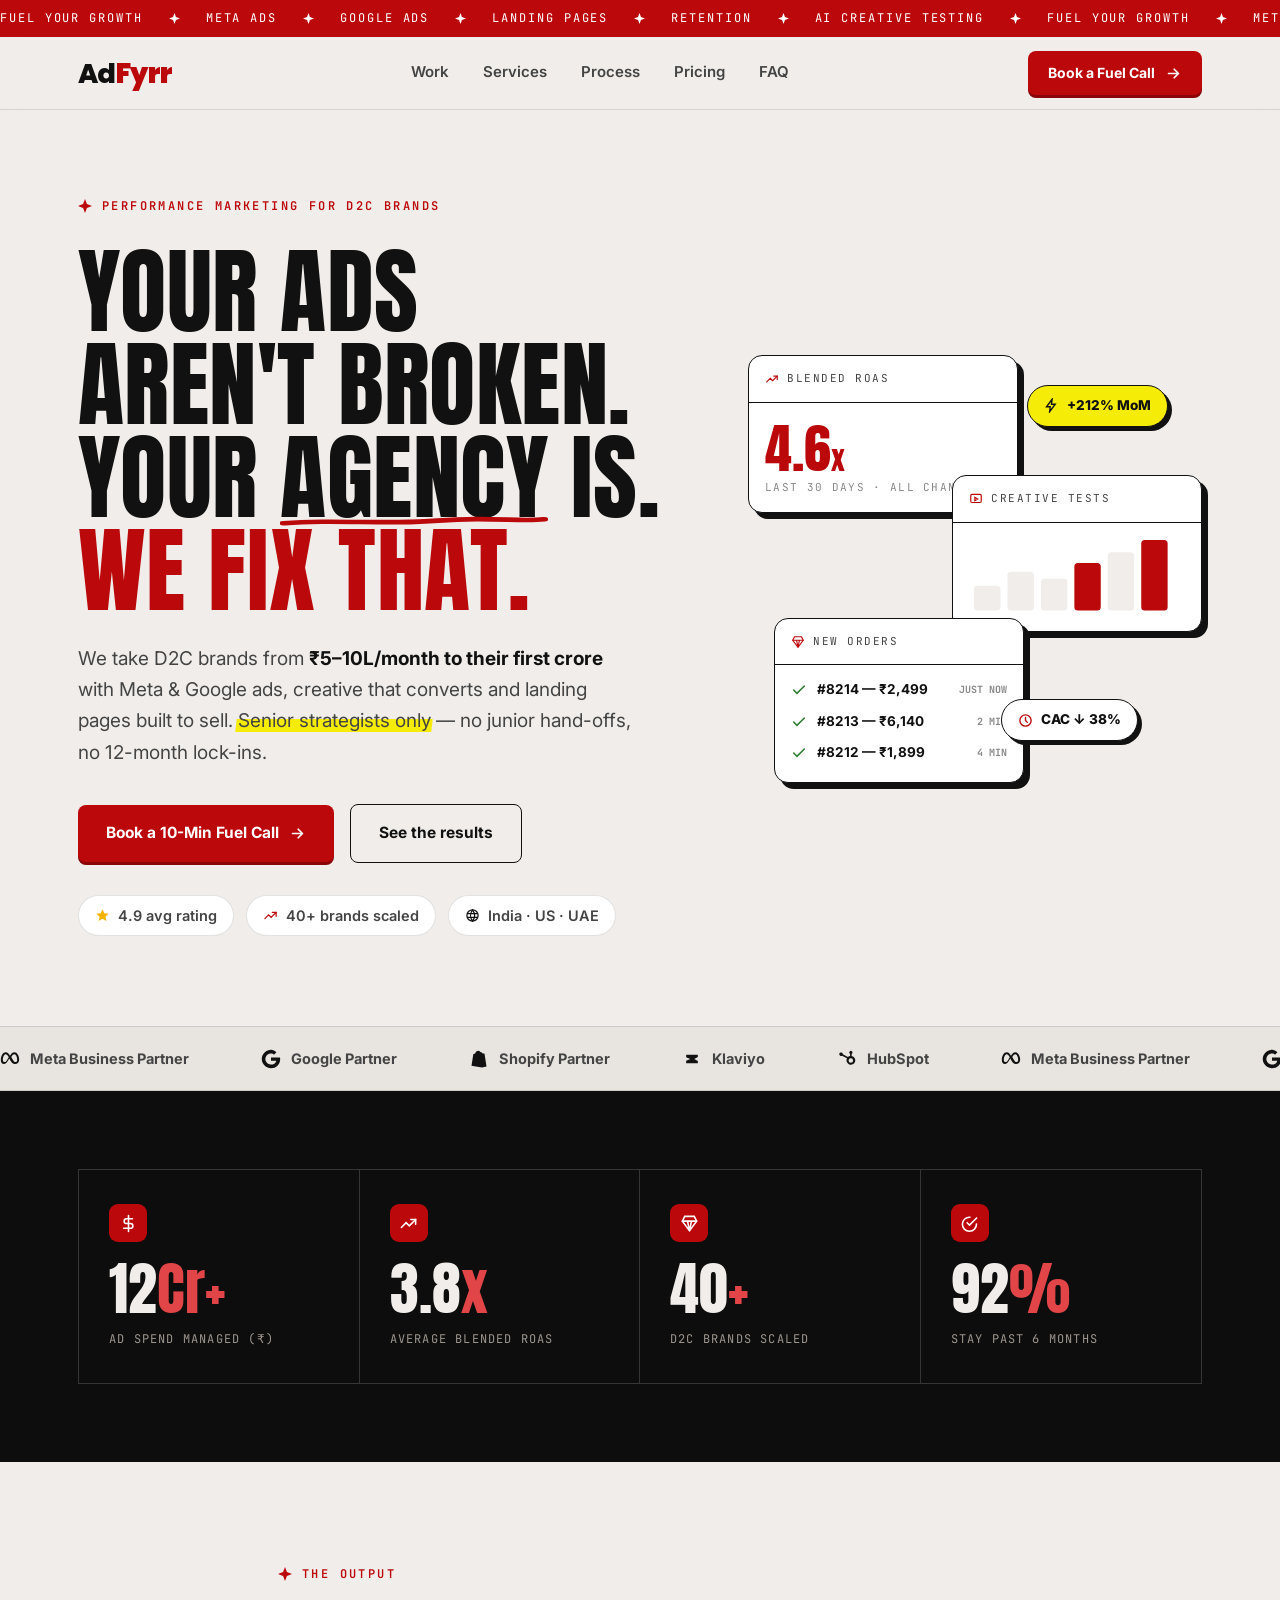
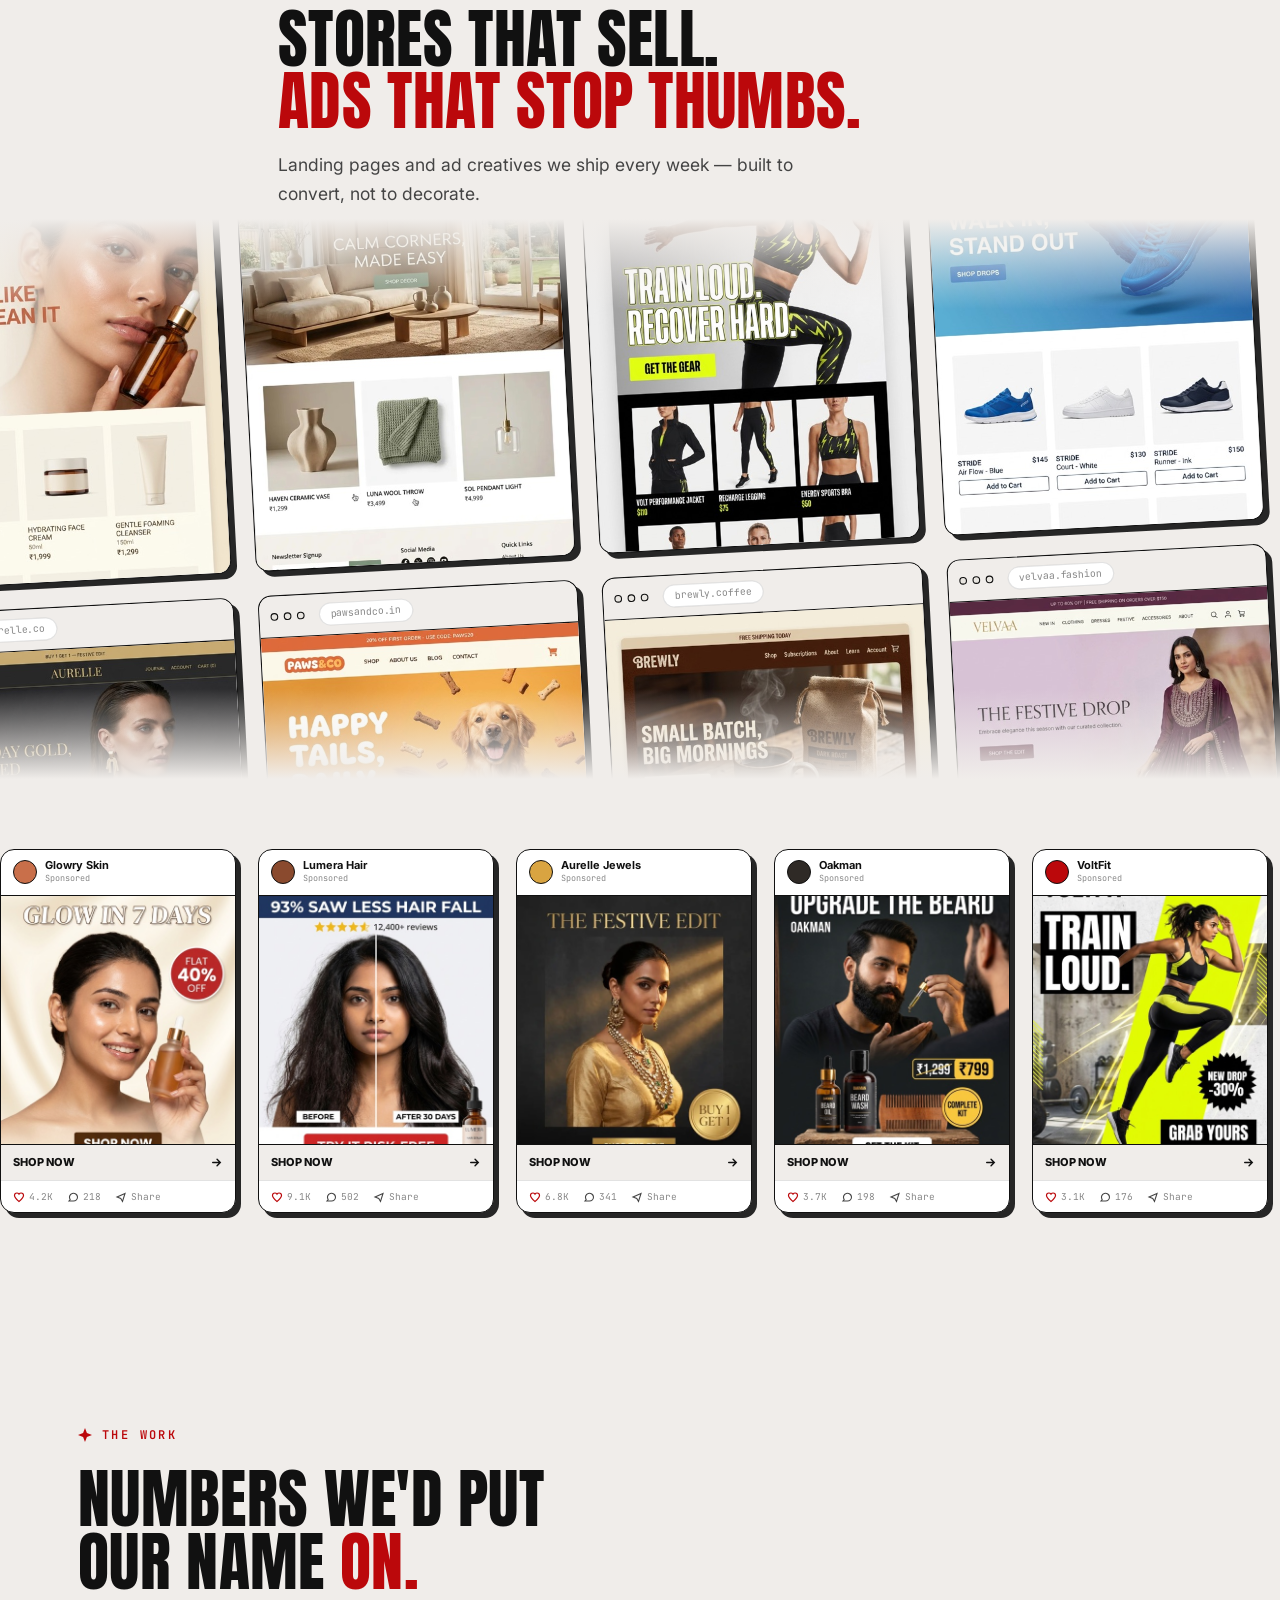
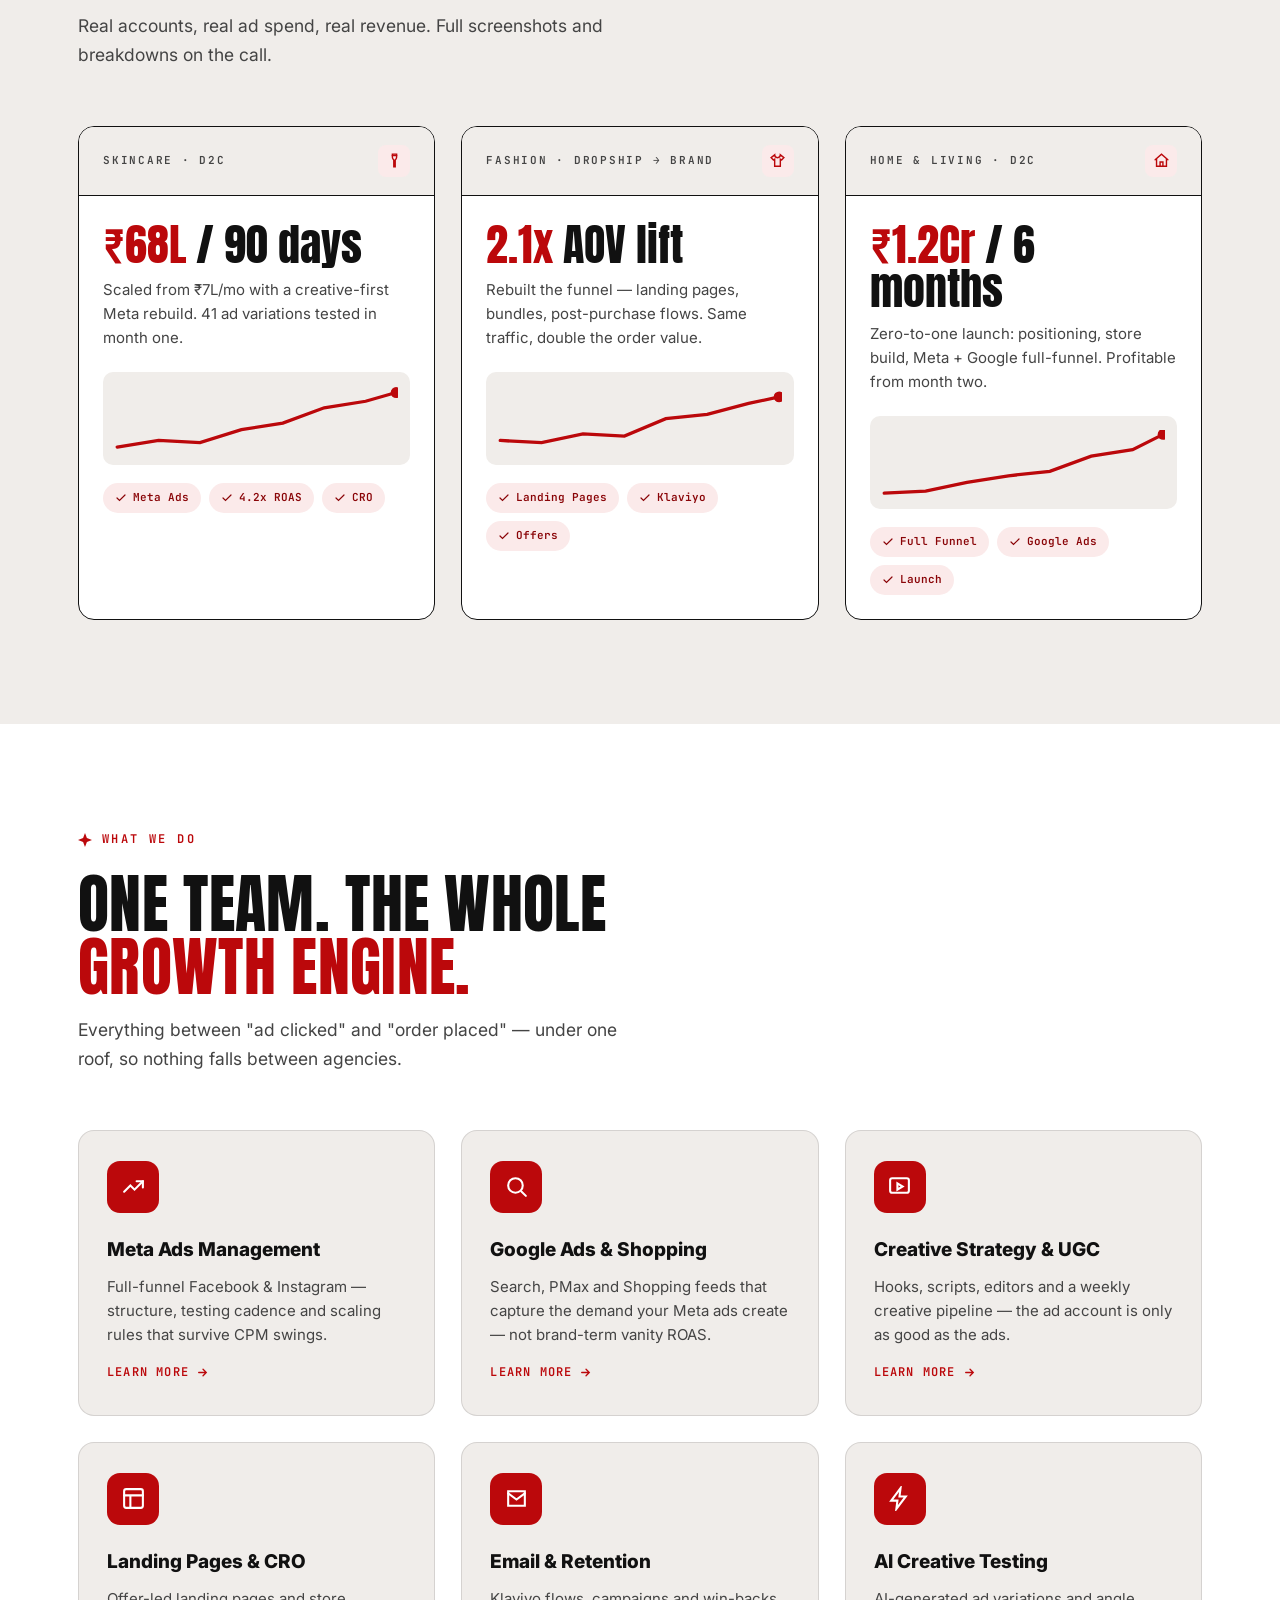
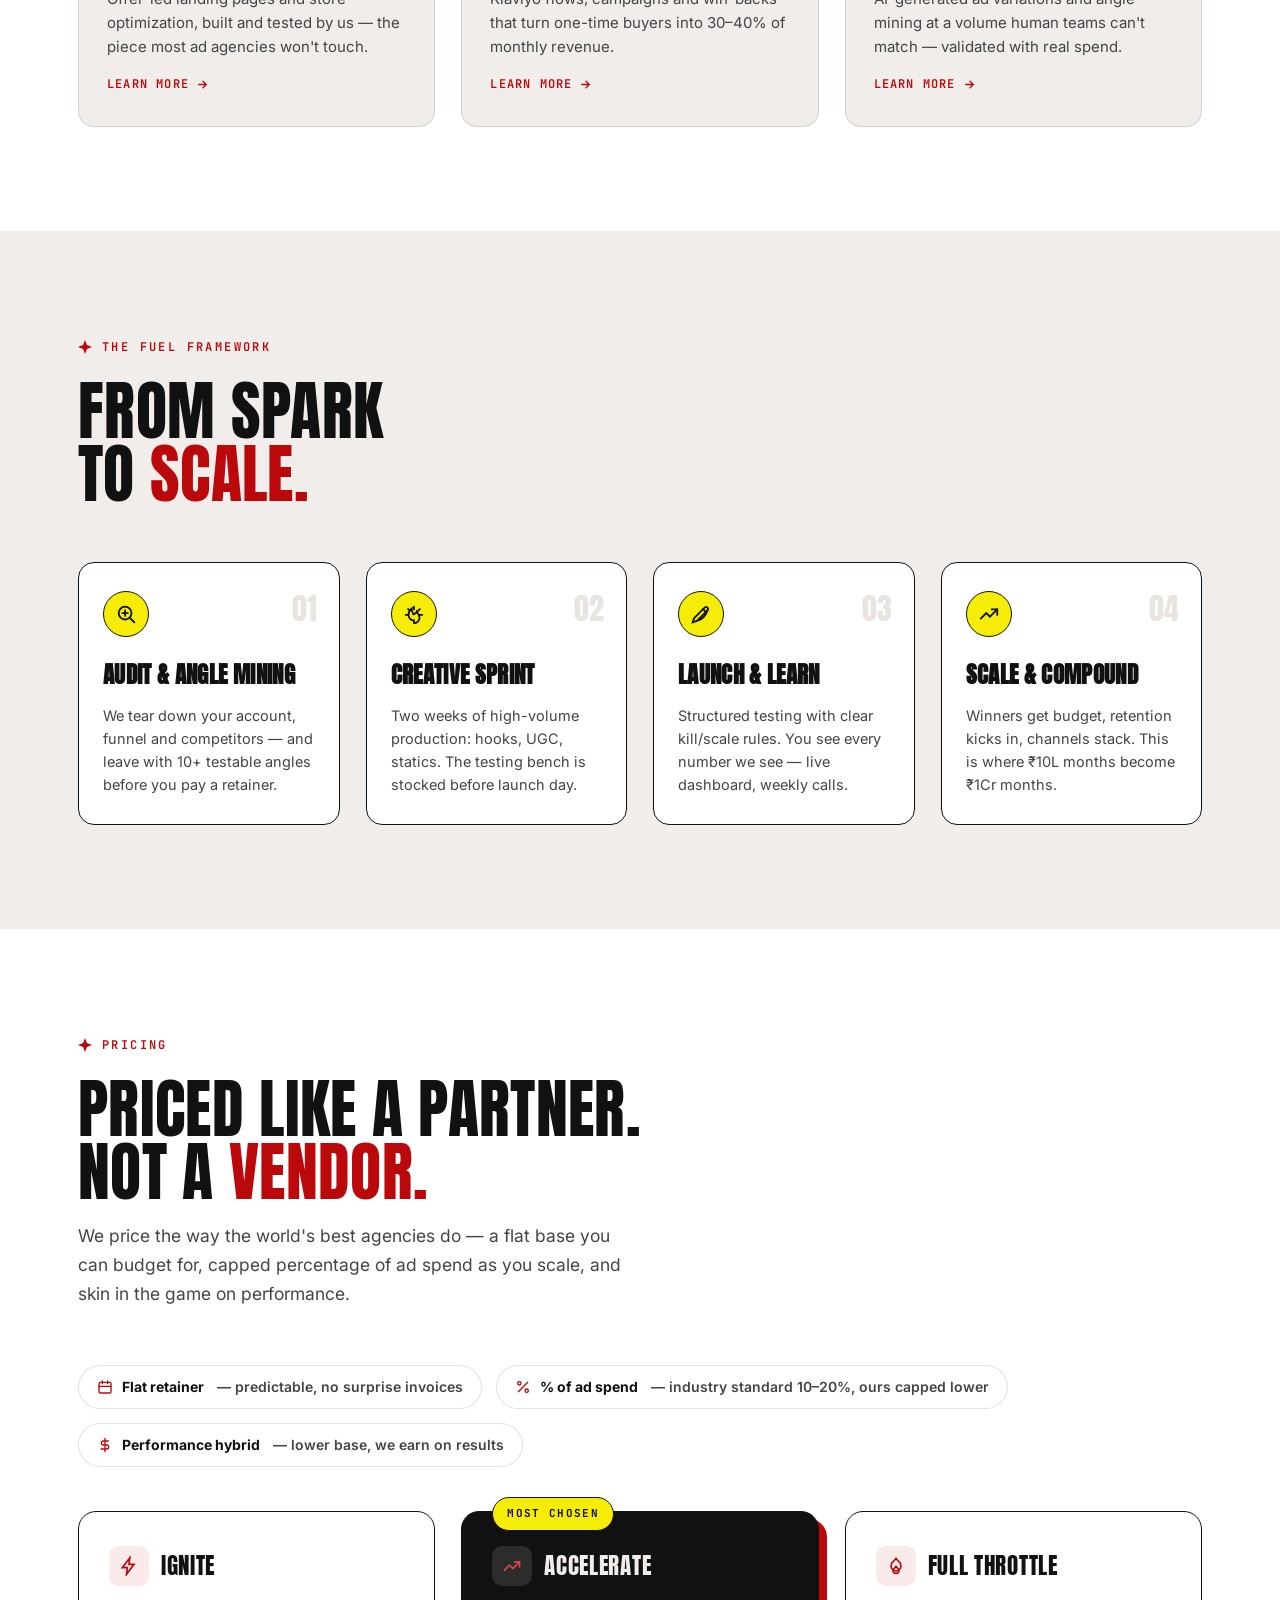
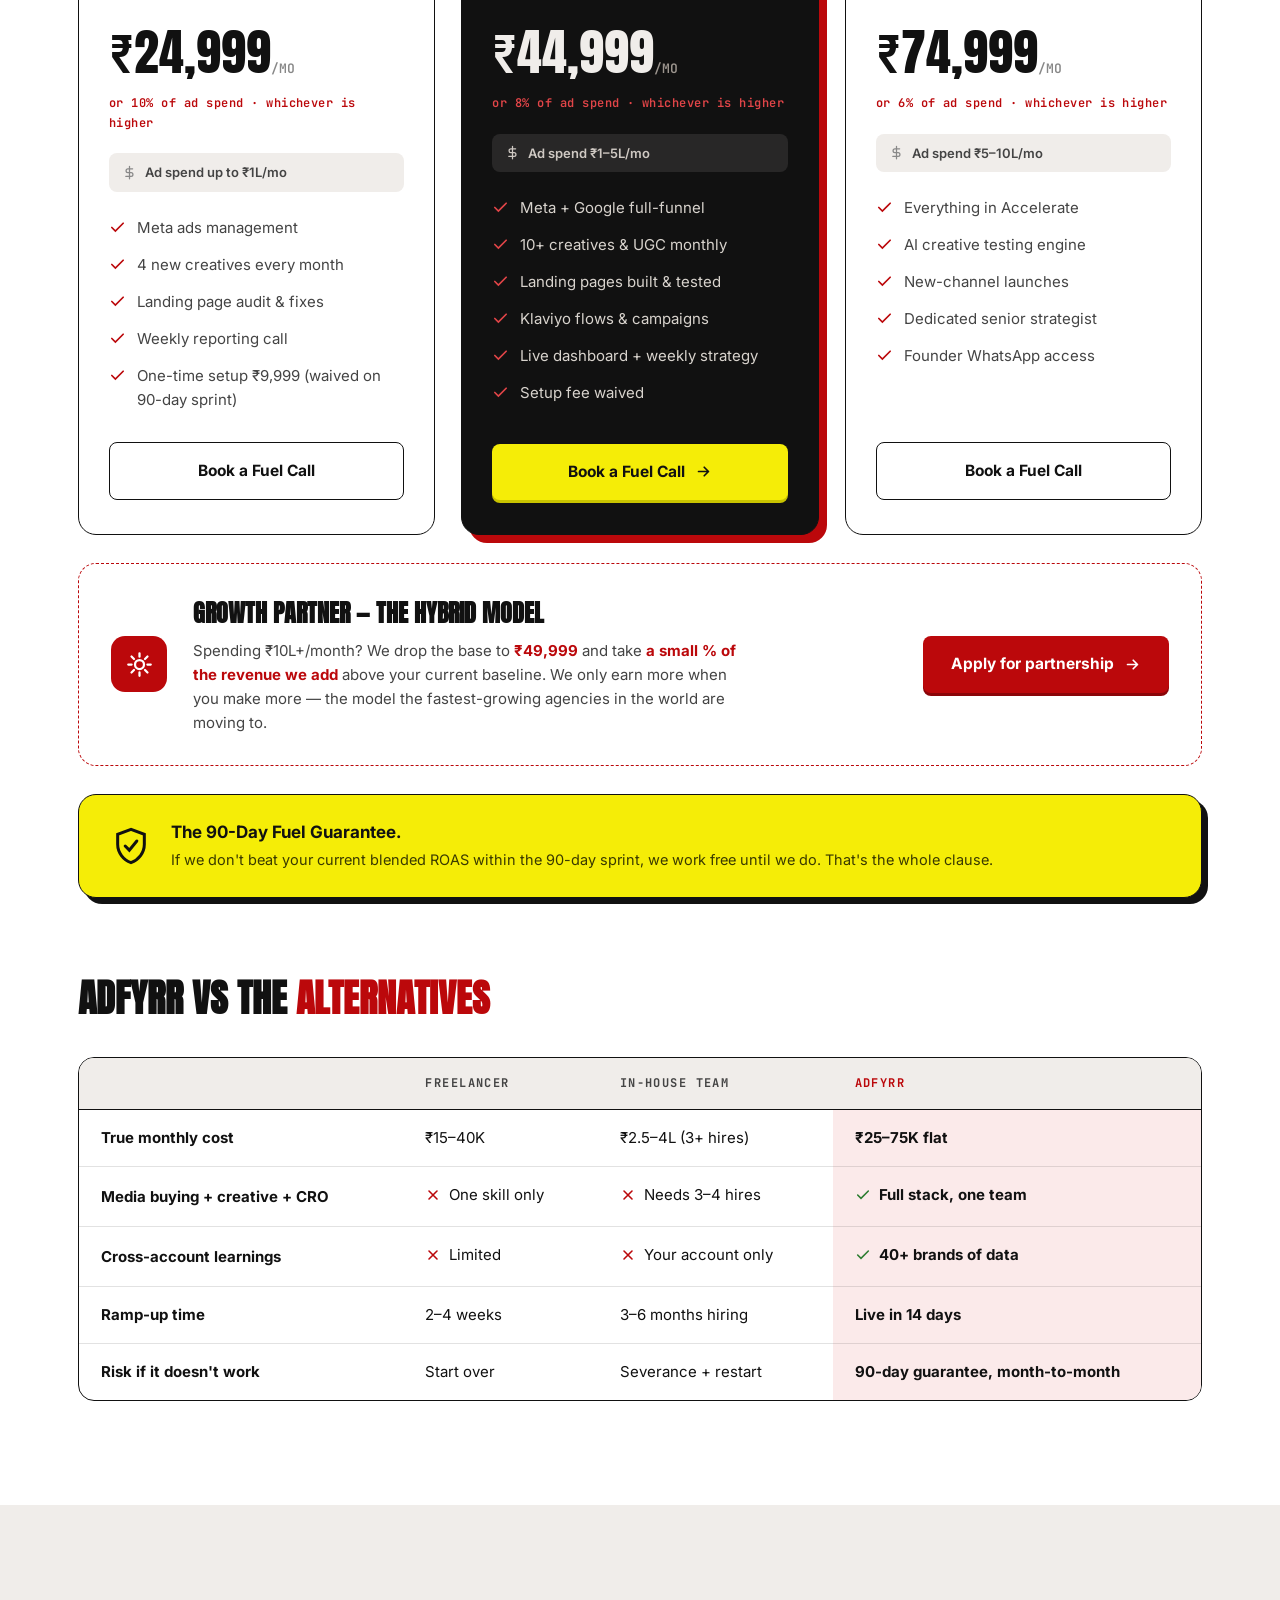
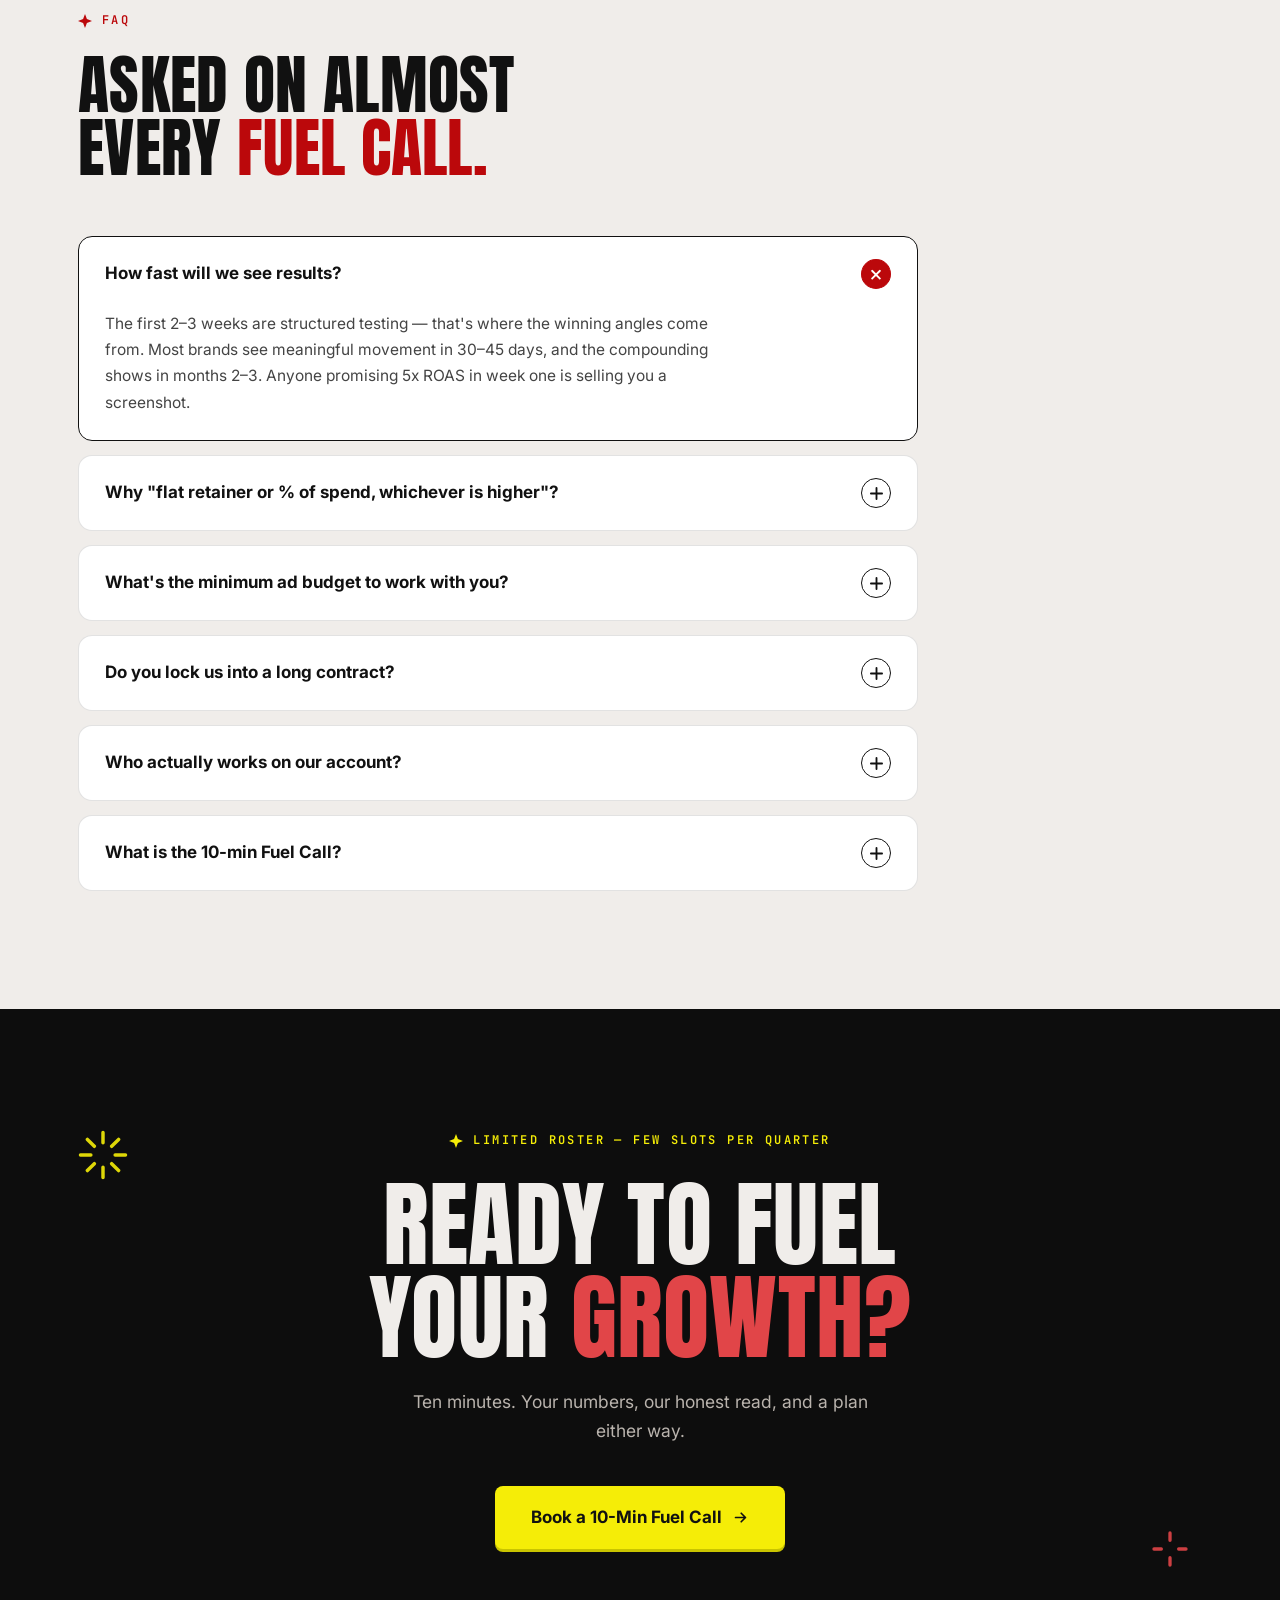
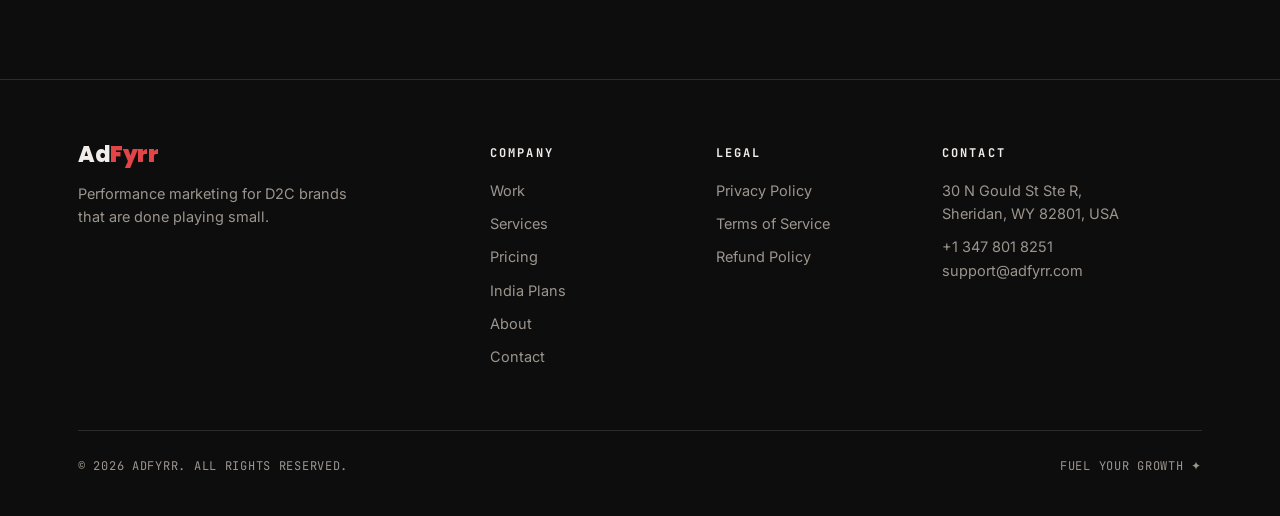
==== commit 79beb779: "Extend website-mockup columns to 12 homepage designs (3 per column) New designs matching the new ad-" ====
--- a/index.html
+++ b/index.html
@@ -311,8 +311,8 @@
   .shots-viewport{height:560px;overflow:hidden;position:relative;margin-top:8px}
   .shots-tilt{display:grid;grid-template-columns:repeat(4,1fr);gap:22px;max-width:1280px;margin:0 auto;padding:0 24px;transform:rotate(-3deg) scale(1.1);transform-origin:center}
   @media(max-width:860px){.shots-tilt{grid-template-columns:repeat(2,1fr)}.shot-col:nth-child(n+3){display:none}}
-  .shot-col{display:flex;flex-direction:column;gap:22px;animation:colUp 34s linear infinite}
-  .shot-col.down{animation-name:colDown;animation-duration:40s}
+  .shot-col{display:flex;flex-direction:column;gap:22px;animation:colUp 50s linear infinite}
+  .shot-col.down{animation-name:colDown;animation-duration:60s}
   @keyframes colUp{to{transform:translateY(-50%)}}
   @keyframes colDown{from{transform:translateY(-50%)}to{transform:translateY(0)}}
   .shots-viewport::before,.shots-viewport::after{content:'';position:absolute;left:0;right:0;height:90px;z-index:2;pointer-events:none}
@@ -453,7 +453,7 @@
     <p class="sec-sub rv rv-d2">Landing pages and ad creatives we ship every week &mdash; built to convert, not to decorate.</p>
   </div>
   <div class="shots-viewport" aria-hidden="true">
-    <div class="shots-tilt"><div class="shot-col"><div class="shot"><div class="shot-bar"><i></i><i></i><i></i><span>glowry.in</span></div><img class="shot-img" src="assets/creatives/site-1.jpg" alt="Skincare brand homepage design" decoding="async"></div><div class="shot"><div class="shot-bar"><i></i><i></i><i></i><span>aurelle.co</span></div><img class="shot-img" src="assets/creatives/site-4.jpg" alt="Jewellery brand homepage design" decoding="async"></div><div class="shot"><div class="shot-bar"><i></i><i></i><i></i><span>glowry.in</span></div><img class="shot-img" src="assets/creatives/site-1.jpg" alt="Skincare brand homepage design" decoding="async"></div><div class="shot"><div class="shot-bar"><i></i><i></i><i></i><span>aurelle.co</span></div><img class="shot-img" src="assets/creatives/site-4.jpg" alt="Jewellery brand homepage design" decoding="async"></div></div><div class="shot-col down"><div class="shot"><div class="shot-bar"><i></i><i></i><i></i><span>nordn.store</span></div><img class="shot-img" src="assets/creatives/site-2.jpg" alt="Home decor brand homepage design" decoding="async"></div><div class="shot"><div class="shot-bar"><i></i><i></i><i></i><span>pawsandco.in</span></div><img class="shot-img" src="assets/creatives/site-5.jpg" alt="Pet care brand homepage design" decoding="async"></div><div class="shot"><div class="shot-bar"><i></i><i></i><i></i><span>nordn.store</span></div><img class="shot-img" src="assets/creatives/site-2.jpg" alt="Home decor brand homepage design" decoding="async"></div><div class="shot"><div class="shot-bar"><i></i><i></i><i></i><span>pawsandco.in</span></div><img class="shot-img" src="assets/creatives/site-5.jpg" alt="Pet care brand homepage design" decoding="async"></div></div><div class="shot-col"><div class="shot"><div class="shot-bar"><i></i><i></i><i></i><span>voltfit.in</span></div><img class="shot-img" src="assets/creatives/site-3.jpg" alt="Activewear brand homepage design" decoding="async"></div><div class="shot"><div class="shot-bar"><i></i><i></i><i></i><span>brewly.coffee</span></div><img class="shot-img" src="assets/creatives/site-6.jpg" alt="Coffee brand homepage design" decoding="async"></div><div class="shot"><div class="shot-bar"><i></i><i></i><i></i><span>voltfit.in</span></div><img class="shot-img" src="assets/creatives/site-3.jpg" alt="Activewear brand homepage design" decoding="async"></div><div class="shot"><div class="shot-bar"><i></i><i></i><i></i><span>brewly.coffee</span></div><img class="shot-img" src="assets/creatives/site-6.jpg" alt="Coffee brand homepage design" decoding="async"></div></div><div class="shot-col down"><div class="shot"><div class="shot-bar"><i></i><i></i><i></i><span>stride.shoes</span></div><img class="shot-img" src="assets/creatives/site-7.jpg" alt="Sneaker brand homepage design" decoding="async"></div><div class="shot"><div class="shot-bar"><i></i><i></i><i></i><span>velvaa.fashion</span></div><img class="shot-img" src="assets/creatives/site-8.jpg" alt="Fashion brand homepage design" decoding="async"></div><div class="shot"><div class="shot-bar"><i></i><i></i><i></i><span>stride.shoes</span></div><img class="shot-img" src="assets/creatives/site-7.jpg" alt="Sneaker brand homepage design" decoding="async"></div><div class="shot"><div class="shot-bar"><i></i><i></i><i></i><span>velvaa.fashion</span></div><img class="shot-img" src="assets/creatives/site-8.jpg" alt="Fashion brand homepage design" decoding="async"></div></div></div>
+    <div class="shots-tilt"><div class="shot-col"><div class="shot"><div class="shot-bar"><i></i><i></i><i></i><span>glowry.in</span></div><img class="shot-img" src="assets/creatives/site-1.jpg" alt="Skincare brand homepage design" decoding="async"></div><div class="shot"><div class="shot-bar"><i></i><i></i><i></i><span>aurelle.co</span></div><img class="shot-img" src="assets/creatives/site-4.jpg" alt="Jewellery brand homepage design" decoding="async"></div><div class="shot"><div class="shot-bar"><i></i><i></i><i></i><span>lumera.in</span></div><img class="shot-img" src="assets/creatives/site-9.jpg" alt="Haircare brand homepage design" decoding="async"></div><div class="shot"><div class="shot-bar"><i></i><i></i><i></i><span>glowry.in</span></div><img class="shot-img" src="assets/creatives/site-1.jpg" alt="Skincare brand homepage design" decoding="async"></div><div class="shot"><div class="shot-bar"><i></i><i></i><i></i><span>aurelle.co</span></div><img class="shot-img" src="assets/creatives/site-4.jpg" alt="Jewellery brand homepage design" decoding="async"></div><div class="shot"><div class="shot-bar"><i></i><i></i><i></i><span>lumera.in</span></div><img class="shot-img" src="assets/creatives/site-9.jpg" alt="Haircare brand homepage design" decoding="async"></div></div><div class="shot-col down"><div class="shot"><div class="shot-bar"><i></i><i></i><i></i><span>nordn.store</span></div><img class="shot-img" src="assets/creatives/site-2.jpg" alt="Home decor brand homepage design" decoding="async"></div><div class="shot"><div class="shot-bar"><i></i><i></i><i></i><span>pawsandco.in</span></div><img class="shot-img" src="assets/creatives/site-5.jpg" alt="Pet care brand homepage design" decoding="async"></div><div class="shot"><div class="shot-bar"><i></i><i></i><i></i><span>nocture.co</span></div><img class="shot-img" src="assets/creatives/site-10.jpg" alt="Perfume brand homepage design" decoding="async"></div><div class="shot"><div class="shot-bar"><i></i><i></i><i></i><span>nordn.store</span></div><img class="shot-img" src="assets/creatives/site-2.jpg" alt="Home decor brand homepage design" decoding="async"></div><div class="shot"><div class="shot-bar"><i></i><i></i><i></i><span>pawsandco.in</span></div><img class="shot-img" src="assets/creatives/site-5.jpg" alt="Pet care brand homepage design" decoding="async"></div><div class="shot"><div class="shot-bar"><i></i><i></i><i></i><span>nocture.co</span></div><img class="shot-img" src="assets/creatives/site-10.jpg" alt="Perfume brand homepage design" decoding="async"></div></div><div class="shot-col"><div class="shot"><div class="shot-bar"><i></i><i></i><i></i><span>voltfit.in</span></div><img class="shot-img" src="assets/creatives/site-3.jpg" alt="Activewear brand homepage design" decoding="async"></div><div class="shot"><div class="shot-bar"><i></i><i></i><i></i><span>brewly.coffee</span></div><img class="shot-img" src="assets/creatives/site-6.jpg" alt="Coffee brand homepage design" decoding="async"></div><div class="shot"><div class="shot-bar"><i></i><i></i><i></i><span>vestra.watch</span></div><img class="shot-img" src="assets/creatives/site-11.jpg" alt="Watch brand homepage design" decoding="async"></div><div class="shot"><div class="shot-bar"><i></i><i></i><i></i><span>voltfit.in</span></div><img class="shot-img" src="assets/creatives/site-3.jpg" alt="Activewear brand homepage design" decoding="async"></div><div class="shot"><div class="shot-bar"><i></i><i></i><i></i><span>brewly.coffee</span></div><img class="shot-img" src="assets/creatives/site-6.jpg" alt="Coffee brand homepage design" decoding="async"></div><div class="shot"><div class="shot-bar"><i></i><i></i><i></i><span>vestra.watch</span></div><img class="shot-img" src="assets/creatives/site-11.jpg" alt="Watch brand homepage design" decoding="async"></div></div><div class="shot-col down"><div class="shot"><div class="shot-bar"><i></i><i></i><i></i><span>stride.shoes</span></div><img class="shot-img" src="assets/creatives/site-7.jpg" alt="Sneaker brand homepage design" decoding="async"></div><div class="shot"><div class="shot-bar"><i></i><i></i><i></i><span>velvaa.fashion</span></div><img class="shot-img" src="assets/creatives/site-8.jpg" alt="Fashion brand homepage design" decoding="async"></div><div class="shot"><div class="shot-bar"><i></i><i></i><i></i><span>prymenutrition.in</span></div><img class="shot-img" src="assets/creatives/site-12.jpg" alt="Sports nutrition brand homepage design" decoding="async"></div><div class="shot"><div class="shot-bar"><i></i><i></i><i></i><span>stride.shoes</span></div><img class="shot-img" src="assets/creatives/site-7.jpg" alt="Sneaker brand homepage design" decoding="async"></div><div class="shot"><div class="shot-bar"><i></i><i></i><i></i><span>velvaa.fashion</span></div><img class="shot-img" src="assets/creatives/site-8.jpg" alt="Fashion brand homepage design" decoding="async"></div><div class="shot"><div class="shot-bar"><i></i><i></i><i></i><span>prymenutrition.in</span></div><img class="shot-img" src="assets/creatives/site-12.jpg" alt="Sports nutrition brand homepage design" decoding="async"></div></div></div>
   </div>
   <div class="ads-band" aria-hidden="true">
     <div class="ads-track"><div class="adc"><div class="adc-top"><span class="av" style="background:#C96F4A"></span><div><b>Glowry Skin</b><small>Sponsored</small></div></div><img src="assets/creatives/adc-1.jpg" alt="Meta ad creative with offer for skincare brand" decoding="async"><div class="adc-cta"><span>SHOP NOW</span><svg viewBox="0 0 24 24" fill="none" stroke="#111" stroke-width="2.6" stroke-linecap="round"><path d="M5 12h14M13 6l6 6-6 6"/></svg></div><div class="adc-eng"><span><svg viewBox="0 0 24 24" fill="none" stroke="#BB080B" stroke-width="2.4"><path d="M12 21C7 16.5 3 13 3 8.8 3 6 5.2 4 7.8 4c1.7 0 3.2.9 4.2 2.3C13 4.9 14.5 4 16.2 4 18.8 4 21 6 21 8.8c0 4.2-4 7.7-9 12.2Z"/></svg>4.2K</span><span><svg viewBox="0 0 24 24" fill="none" stroke="#444" stroke-width="2.2"><path d="M21 12a8 8 0 0 1-8 8H4l2.4-3A8 8 0 1 1 21 12Z"/></svg>218</span><span><svg viewBox="0 0 24 24" fill="none" stroke="#444" stroke-width="2.2"><path d="m4 12 16-7-5 16-3.5-6L4 12Z"/></svg>Share</span></div></div><div class="adc"><div class="adc-top"><span class="av" style="background:#8A4A2E"></span><div><b>Lumera Hair</b><small>Sponsored</small></div></div><img src="assets/creatives/adc-7.jpg" alt="Before-after Meta ad creative for haircare brand" decoding="async"><div class="adc-cta"><span>SHOP NOW</span><svg viewBox="0 0 24 24" fill="none" stroke="#111" stroke-width="2.6" stroke-linecap="round"><path d="M5 12h14M13 6l6 6-6 6"/></svg></div><div class="adc-eng"><span><svg viewBox="0 0 24 24" fill="none" stroke="#BB080B" stroke-width="2.4"><path d="M12 21C7 16.5 3 13 3 8.8 3 6 5.2 4 7.8 4c1.7 0 3.2.9 4.2 2.3C13 4.9 14.5 4 16.2 4 18.8 4 21 6 21 8.8c0 4.2-4 7.7-9 12.2Z"/></svg>9.1K</span><span><svg viewBox="0 0 24 24" fill="none" stroke="#444" stroke-width="2.2"><path d="M21 12a8 8 0 0 1-8 8H4l2.4-3A8 8 0 1 1 21 12Z"/></svg>502</span><span><svg viewBox="0 0 24 24" fill="none" stroke="#444" stroke-width="2.2"><path d="m4 12 16-7-5 16-3.5-6L4 12Z"/></svg>Share</span></div></div><div class="adc"><div class="adc-top"><span class="av" style="background:#D9A441"></span><div><b>Aurelle Jewels</b><small>Sponsored</small></div></div><img src="assets/creatives/adc-2.jpg" alt="Meta ad creative with offer for jewellery brand" decoding="async"><div class="adc-cta"><span>SHOP NOW</span><svg viewBox="0 0 24 24" fill="none" stroke="#111" stroke-width="2.6" stroke-linecap="round"><path d="M5 12h14M13 6l6 6-6 6"/></svg></div><div class="adc-eng"><span><svg viewBox="0 0 24 24" fill="none" stroke="#BB080B" stroke-width="2.4"><path d="M12 21C7 16.5 3 13 3 8.8 3 6 5.2 4 7.8 4c1.7 0 3.2.9 4.2 2.3C13 4.9 14.5 4 16.2 4 18.8 4 21 6 21 8.8c0 4.2-4 7.7-9 12.2Z"/></svg>6.8K</span><span><svg viewBox="0 0 24 24" fill="none" stroke="#444" stroke-width="2.2"><path d="M21 12a8 8 0 0 1-8 8H4l2.4-3A8 8 0 1 1 21 12Z"/></svg>341</span><span><svg viewBox="0 0 24 24" fill="none" stroke="#444" stroke-width="2.2"><path d="m4 12 16-7-5 16-3.5-6L4 12Z"/></svg>Share</span></div></div><div class="adc"><div class="adc-top"><span class="av" style="background:#2F2A26"></span><div><b>Oakman</b><small>Sponsored</small></div></div><img src="assets/creatives/adc-8.jpg" alt="Meta ad creative with price offer for grooming brand" decoding="async"><div class="adc-cta"><span>SHOP NOW</span><svg viewBox="0 0 24 24" fill="none" stroke="#111" stroke-width="2.6" stroke-linecap="round"><path d="M5 12h14M13 6l6 6-6 6"/></svg></div><div class="adc-eng"><span><svg viewBox="0 0 24 24" fill="none" stroke="#BB080B" stroke-width="2.4"><path d="M12 21C7 16.5 3 13 3 8.8 3 6 5.2 4 7.8 4c1.7 0 3.2.9 4.2 2.3C13 4.9 14.5 4 16.2 4 18.8 4 21 6 21 8.8c0 4.2-4 7.7-9 12.2Z"/></svg>3.7K</span><span><svg viewBox="0 0 24 24" fill="none" stroke="#444" stroke-width="2.2"><path d="M21 12a8 8 0 0 1-8 8H4l2.4-3A8 8 0 1 1 21 12Z"/></svg>198</span><span><svg viewBox="0 0 24 24" fill="none" stroke="#444" stroke-width="2.2"><path d="m4 12 16-7-5 16-3.5-6L4 12Z"/></svg>Share</span></div></div><div class="adc"><div class="adc-top"><span class="av" style="background:#BB080B"></span><div><b>VoltFit</b><small>Sponsored</small></div></div><img src="assets/creatives/adc-3.jpg" alt="Meta ad creative with offer for activewear brand" decoding="async"><div class="adc-cta"><span>SHOP NOW</span><svg viewBox="0 0 24 24" fill="none" stroke="#111" stroke-width="2.6" stroke-linecap="round"><path d="M5 12h14M13 6l6 6-6 6"/></svg></div><div class="adc-eng"><span><svg viewBox="0 0 24 24" fill="none" stroke="#BB080B" stroke-width="2.4"><path d="M12 21C7 16.5 3 13 3 8.8 3 6 5.2 4 7.8 4c1.7 0 3.2.9 4.2 2.3C13 4.9 14.5 4 16.2 4 18.8 4 21 6 21 8.8c0 4.2-4 7.7-9 12.2Z"/></svg>3.1K</span><span><svg viewBox="0 0 24 24" fill="none" stroke="#444" stroke-width="2.2"><path d="M21 12a8 8 0 0 1-8 8H4l2.4-3A8 8 0 1 1 21 12Z"/></svg>176</span><span><svg viewBox="0 0 24 24" fill="none" stroke="#444" stroke-width="2.2"><path d="m4 12 16-7-5 16-3.5-6L4 12Z"/></svg>Share</span></div></div><div class="adc"><div class="adc-top"><span class="av" style="background:#111111"></span><div><b>Nocture</b><small>Sponsored</small></div></div><img src="assets/creatives/adc-9.jpg" alt="Meta ad creative with reviews for perfume brand" decoding="async"><div class="adc-cta"><span>SHOP NOW</span><svg viewBox="0 0 24 24" fill="none" stroke="#111" stroke-width="2.6" stroke-linecap="round"><path d="M5 12h14M13 6l6 6-6 6"/></svg></div><div class="adc-eng"><span><svg viewBox="0 0 24 24" fill="none" stroke="#BB080B" stroke-width="2.4"><path d="M12 21C7 16.5 3 13 3 8.8 3 6 5.2 4 7.8 4c1.7 0 3.2.9 4.2 2.3C13 4.9 14.5 4 16.2 4 18.8 4 21 6 21 8.8c0 4.2-4 7.7-9 12.2Z"/></svg>8.3K</span><span><svg viewBox="0 0 24 24" fill="none" stroke="#444" stroke-width="2.2"><path d="M21 12a8 8 0 0 1-8 8H4l2.4-3A8 8 0 1 1 21 12Z"/></svg>463</span><span><svg viewBox="0 0 24 24" fill="none" stroke="#444" stroke-width="2.2"><path d="m4 12 16-7-5 16-3.5-6L4 12Z"/></svg>Share</span></div></div><div class="adc"><div class="adc-top"><span class="av" style="background:#7B3B6E"></span><div><b>Velvaa</b><small>Sponsored</small></div></div><img src="assets/creatives/adc-4.jpg" alt="Meta ad creative with offer for fashion brand" decoding="async"><div class="adc-cta"><span>SHOP NOW</span><svg viewBox="0 0 24 24" fill="none" stroke="#111" stroke-width="2.6" stroke-linecap="round"><path d="M5 12h14M13 6l6 6-6 6"/></svg></div><div class="adc-eng"><span><svg viewBox="0 0 24 24" fill="none" stroke="#BB080B" stroke-width="2.4"><path d="M12 21C7 16.5 3 13 3 8.8 3 6 5.2 4 7.8 4c1.7 0 3.2.9 4.2 2.3C13 4.9 14.5 4 16.2 4 18.8 4 21 6 21 8.8c0 4.2-4 7.7-9 12.2Z"/></svg>5.5K</span><span><svg viewBox="0 0 24 24" fill="none" stroke="#444" stroke-width="2.2"><path d="M21 12a8 8 0 0 1-8 8H4l2.4-3A8 8 0 1 1 21 12Z"/></svg>287</span><span><svg viewBox="0 0 24 24" fill="none" stroke="#444" stroke-width="2.2"><path d="m4 12 16-7-5 16-3.5-6L4 12Z"/></svg>Share</span></div></div><div class="adc"><div class="adc-top"><span class="av" style="background:#3C4650"></span><div><b>Vestra Watches</b><small>Sponsored</small></div></div><img src="assets/creatives/adc-10.jpg" alt="Meta ad creative with urgency offer for watch brand" decoding="async"><div class="adc-cta"><span>SHOP NOW</span><svg viewBox="0 0 24 24" fill="none" stroke="#111" stroke-width="2.6" stroke-linecap="round"><path d="M5 12h14M13 6l6 6-6 6"/></svg></div><div class="adc-eng"><span><svg viewBox="0 0 24 24" fill="none" stroke="#BB080B" stroke-width="2.4"><path d="M12 21C7 16.5 3 13 3 8.8 3 6 5.2 4 7.8 4c1.7 0 3.2.9 4.2 2.3C13 4.9 14.5 4 16.2 4 18.8 4 21 6 21 8.8c0 4.2-4 7.7-9 12.2Z"/></svg>6.2K</span><span><svg viewBox="0 0 24 24" fill="none" stroke="#444" stroke-width="2.2"><path d="M21 12a8 8 0 0 1-8 8H4l2.4-3A8 8 0 1 1 21 12Z"/></svg>355</span><span><svg viewBox="0 0 24 24" fill="none" stroke="#444" stroke-width="2.2"><path d="m4 12 16-7-5 16-3.5-6L4 12Z"/></svg>Share</span></div></div><div class="adc"><div class="adc-top"><span class="av" style="background:#E07A2E"></span><div><b>Paws & Co</b><small>Sponsored</small></div></div><img src="assets/creatives/adc-5.jpg" alt="Meta ad creative with offer for pet brand" decoding="async"><div class="adc-cta"><span>SHOP NOW</span><svg viewBox="0 0 24 24" fill="none" stroke="#111" stroke-width="2.6" stroke-linecap="round"><path d="M5 12h14M13 6l6 6-6 6"/></svg></div><div class="adc-eng"><span><svg viewBox="0 0 24 24" fill="none" stroke="#BB080B" stroke-width="2.4"><path d="M12 21C7 16.5 3 13 3 8.8 3 6 5.2 4 7.8 4c1.7 0 3.2.9 4.2 2.3C13 4.9 14.5 4 16.2 4 18.8 4 21 6 21 8.8c0 4.2-4 7.7-9 12.2Z"/></svg>7.4K</span><span><svg viewBox="0 0 24 24" fill="none" stroke="#444" stroke-width="2.2"><path d="M21 12a8 8 0 0 1-8 8H4l2.4-3A8 8 0 1 1 21 12Z"/></svg>412</span><span><svg viewBox="0 0 24 24" fill="none" stroke="#444" stroke-width="2.2"><path d="m4 12 16-7-5 16-3.5-6L4 12Z"/></svg>Share</span></div></div><div class="adc"><div class="adc-top"><span class="av" style="background:#7A4E2D"></span><div><b>Ember & Oak</b><small>Sponsored</small></div></div><img src="assets/creatives/adc-11.jpg" alt="Meta ad creative with bundle offer for candle brand" decoding="async"><div class="adc-cta"><span>SHOP NOW</span><svg viewBox="0 0 24 24" fill="none" stroke="#111" stroke-width="2.6" stroke-linecap="round"><path d="M5 12h14M13 6l6 6-6 6"/></svg></div><div class="adc-eng"><span><svg viewBox="0 0 24 24" fill="none" stroke="#BB080B" stroke-width="2.4"><path d="M12 21C7 16.5 3 13 3 8.8 3 6 5.2 4 7.8 4c1.7 0 3.2.9 4.2 2.3C13 4.9 14.5 4 16.2 4 18.8 4 21 6 21 8.8c0 4.2-4 7.7-9 12.2Z"/></svg>4.9K</span><span><svg viewBox="0 0 24 24" fill="none" stroke="#444" stroke-width="2.2"><path d="M21 12a8 8 0 0 1-8 8H4l2.4-3A8 8 0 1 1 21 12Z"/></svg>241</span><span><svg viewBox="0 0 24 24" fill="none" stroke="#444" stroke-width="2.2"><path d="m4 12 16-7-5 16-3.5-6L4 12Z"/></svg>Share</span></div></div><div class="adc"><div class="adc-top"><span class="av" style="background:#4A3428"></span><div><b>Brewly Coffee</b><small>Sponsored</small></div></div><img src="assets/creatives/adc-6.jpg" alt="Meta ad creative with offer for coffee brand" decoding="async"><div class="adc-cta"><span>SHOP NOW</span><svg viewBox="0 0 24 24" fill="none" stroke="#111" stroke-width="2.6" stroke-linecap="round"><path d="M5 12h14M13 6l6 6-6 6"/></svg></div><div class="adc-eng"><span><svg viewBox="0 0 24 24" fill="none" stroke="#BB080B" stroke-width="2.4"><path d="M12 21C7 16.5 3 13 3 8.8 3 6 5.2 4 7.8 4c1.7 0 3.2.9 4.2 2.3C13 4.9 14.5 4 16.2 4 18.8 4 21 6 21 8.8c0 4.2-4 7.7-9 12.2Z"/></svg>2.9K</span><span><svg viewBox="0 0 24 24" fill="none" stroke="#444" stroke-width="2.2"><path d="M21 12a8 8 0 0 1-8 8H4l2.4-3A8 8 0 1 1 21 12Z"/></svg>154</span><span><svg viewBox="0 0 24 24" fill="none" stroke="#444" stroke-width="2.2"><path d="m4 12 16-7-5 16-3.5-6L4 12Z"/></svg>Share</span></div></div><div class="adc"><div class="adc-top"><span class="av" style="background:#C9C400"></span><div><b>Pryme Nutrition</b><small>Sponsored</small></div></div><img src="assets/creatives/adc-12.jpg" alt="Meta ad creative with claims for protein brand" decoding="async"><div class="adc-cta"><span>SHOP NOW</span><svg viewBox="0 0 24 24" fill="none" stroke="#111" stroke-width="2.6" stroke-linecap="round"><path d="M5 12h14M13 6l6 6-6 6"/></svg></div><div class="adc-eng"><span><svg viewBox="0 0 24 24" fill="none" stroke="#BB080B" stroke-width="2.4"><path d="M12 21C7 16.5 3 13 3 8.8 3 6 5.2 4 7.8 4c1.7 0 3.2.9 4.2 2.3C13 4.9 14.5 4 16.2 4 18.8 4 21 6 21 8.8c0 4.2-4 7.7-9 12.2Z"/></svg>5.8K</span><span><svg viewBox="0 0 24 24" fill="none" stroke="#444" stroke-width="2.2"><path d="M21 12a8 8 0 0 1-8 8H4l2.4-3A8 8 0 1 1 21 12Z"/></svg>312</span><span><svg viewBox="0 0 24 24" fill="none" stroke="#444" stroke-width="2.2"><path d="m4 12 16-7-5 16-3.5-6L4 12Z"/></svg>Share</span></div></div><div class="adc"><div class="adc-top"><span class="av" style="background:#C96F4A"></span><div><b>Glowry Skin</b><small>Sponsored</small></div></div><img src="assets/creatives/adc-1.jpg" alt="Meta ad creative with offer for skincare brand" decoding="async"><div class="adc-cta"><span>SHOP NOW</span><svg viewBox="0 0 24 24" fill="none" stroke="#111" stroke-width="2.6" stroke-linecap="round"><path d="M5 12h14M13 6l6 6-6 6"/></svg></div><div class="adc-eng"><span><svg viewBox="0 0 24 24" fill="none" stroke="#BB080B" stroke-width="2.4"><path d="M12 21C7 16.5 3 13 3 8.8 3 6 5.2 4 7.8 4c1.7 0 3.2.9 4.2 2.3C13 4.9 14.5 4 16.2 4 18.8 4 21 6 21 8.8c0 4.2-4 7.7-9 12.2Z"/></svg>4.2K</span><span><svg viewBox="0 0 24 24" fill="none" stroke="#444" stroke-width="2.2"><path d="M21 12a8 8 0 0 1-8 8H4l2.4-3A8 8 0 1 1 21 12Z"/></svg>218</span><span><svg viewBox="0 0 24 24" fill="none" stroke="#444" stroke-width="2.2"><path d="m4 12 16-7-5 16-3.5-6L4 12Z"/></svg>Share</span></div></div><div class="adc"><div class="adc-top"><span class="av" style="background:#8A4A2E"></span><div><b>Lumera Hair</b><small>Sponsored</small></div></div><img src="assets/creatives/adc-7.jpg" alt="Before-after Meta ad creative for haircare brand" decoding="async"><div class="adc-cta"><span>SHOP NOW</span><svg viewBox="0 0 24 24" fill="none" stroke="#111" stroke-width="2.6" stroke-linecap="round"><path d="M5 12h14M13 6l6 6-6 6"/></svg></div><div class="adc-eng"><span><svg viewBox="0 0 24 24" fill="none" stroke="#BB080B" stroke-width="2.4"><path d="M12 21C7 16.5 3 13 3 8.8 3 6 5.2 4 7.8 4c1.7 0 3.2.9 4.2 2.3C13 4.9 14.5 4 16.2 4 18.8 4 21 6 21 8.8c0 4.2-4 7.7-9 12.2Z"/></svg>9.1K</span><span><svg viewBox="0 0 24 24" fill="none" stroke="#444" stroke-width="2.2"><path d="M21 12a8 8 0 0 1-8 8H4l2.4-3A8 8 0 1 1 21 12Z"/></svg>502</span><span><svg viewBox="0 0 24 24" fill="none" stroke="#444" stroke-width="2.2"><path d="m4 12 16-7-5 16-3.5-6L4 12Z"/></svg>Share</span></div></div><div class="adc"><div class="adc-top"><span class="av" style="background:#D9A441"></span><div><b>Aurelle Jewels</b><small>Sponsored</small></div></div><img src="assets/creatives/adc-2.jpg" alt="Meta ad creative with offer for jewellery brand" decoding="async"><div class="adc-cta"><span>SHOP NOW</span><svg viewBox="0 0 24 24" fill="none" stroke="#111" stroke-width="2.6" stroke-linecap="round"><path d="M5 12h14M13 6l6 6-6 6"/></svg></div><div class="adc-eng"><span><svg viewBox="0 0 24 24" fill="none" stroke="#BB080B" stroke-width="2.4"><path d="M12 21C7 16.5 3 13 3 8.8 3 6 5.2 4 7.8 4c1.7 0 3.2.9 4.2 2.3C13 4.9 14.5 4 16.2 4 18.8 4 21 6 21 8.8c0 4.2-4 7.7-9 12.2Z"/></svg>6.8K</span><span><svg viewBox="0 0 24 24" fill="none" stroke="#444" stroke-width="2.2"><path d="M21 12a8 8 0 0 1-8 8H4l2.4-3A8 8 0 1 1 21 12Z"/></svg>341</span><span><svg viewBox="0 0 24 24" fill="none" stroke="#444" stroke-width="2.2"><path d="m4 12 16-7-5 16-3.5-6L4 12Z"/></svg>Share</span></div></div><div class="adc"><div class="adc-top"><span class="av" style="background:#2F2A26"></span><div><b>Oakman</b><small>Sponsored</small></div></div><img src="assets/creatives/adc-8.jpg" alt="Meta ad creative with price offer for grooming brand" decoding="async"><div class="adc-cta"><span>SHOP NOW</span><svg viewBox="0 0 24 24" fill="none" stroke="#111" stroke-width="2.6" stroke-linecap="round"><path d="M5 12h14M13 6l6 6-6 6"/></svg></div><div class="adc-eng"><span><svg viewBox="0 0 24 24" fill="none" stroke="#BB080B" stroke-width="2.4"><path d="M12 21C7 16.5 3 13 3 8.8 3 6 5.2 4 7.8 4c1.7 0 3.2.9 4.2 2.3C13 4.9 14.5 4 16.2 4 18.8 4 21 6 21 8.8c0 4.2-4 7.7-9 12.2Z"/></svg>3.7K</span><span><svg viewBox="0 0 24 24" fill="none" stroke="#444" stroke-width="2.2"><path d="M21 12a8 8 0 0 1-8 8H4l2.4-3A8 8 0 1 1 21 12Z"/></svg>198</span><span><svg viewBox="0 0 24 24" fill="none" stroke="#444" stroke-width="2.2"><path d="m4 12 16-7-5 16-3.5-6L4 12Z"/></svg>Share</span></div></div><div class="adc"><div class="adc-top"><span class="av" style="background:#BB080B"></span><div><b>VoltFit</b><small>Sponsored</small></div></div><img src="assets/creatives/adc-3.jpg" alt="Meta ad creative with offer for activewear brand" decoding="async"><div class="adc-cta"><span>SHOP NOW</span><svg viewBox="0 0 24 24" fill="none" stroke="#111" stroke-width="2.6" stroke-linecap="round"><path d="M5 12h14M13 6l6 6-6 6"/></svg></div><div class="adc-eng"><span><svg viewBox="0 0 24 24" fill="none" stroke="#BB080B" stroke-width="2.4"><path d="M12 21C7 16.5 3 13 3 8.8 3 6 5.2 4 7.8 4c1.7 0 3.2.9 4.2 2.3C13 4.9 14.5 4 16.2 4 18.8 4 21 6 21 8.8c0 4.2-4 7.7-9 12.2Z"/></svg>3.1K</span><span><svg viewBox="0 0 24 24" fill="none" stroke="#444" stroke-width="2.2"><path d="M21 12a8 8 0 0 1-8 8H4l2.4-3A8 8 0 1 1 21 12Z"/></svg>176</span><span><svg viewBox="0 0 24 24" fill="none" stroke="#444" stroke-width="2.2"><path d="m4 12 16-7-5 16-3.5-6L4 12Z"/></svg>Share</span></div></div><div class="adc"><div class="adc-top"><span class="av" style="background:#111111"></span><div><b>Nocture</b><small>Sponsored</small></div></div><img src="assets/creatives/adc-9.jpg" alt="Meta ad creative with reviews for perfume brand" decoding="async"><div class="adc-cta"><span>SHOP NOW</span><svg viewBox="0 0 24 24" fill="none" stroke="#111" stroke-width="2.6" stroke-linecap="round"><path d="M5 12h14M13 6l6 6-6 6"/></svg></div><div class="adc-eng"><span><svg viewBox="0 0 24 24" fill="none" stroke="#BB080B" stroke-width="2.4"><path d="M12 21C7 16.5 3 13 3 8.8 3 6 5.2 4 7.8 4c1.7 0 3.2.9 4.2 2.3C13 4.9 14.5 4 16.2 4 18.8 4 21 6 21 8.8c0 4.2-4 7.7-9 12.2Z"/></svg>8.3K</span><span><svg viewBox="0 0 24 24" fill="none" stroke="#444" stroke-width="2.2"><path d="M21 12a8 8 0 0 1-8 8H4l2.4-3A8 8 0 1 1 21 12Z"/></svg>463</span><span><svg viewBox="0 0 24 24" fill="none" stroke="#444" stroke-width="2.2"><path d="m4 12 16-7-5 16-3.5-6L4 12Z"/></svg>Share</span></div></div><div class="adc"><div class="adc-top"><span class="av" style="background:#7B3B6E"></span><div><b>Velvaa</b><small>Sponsored</small></div></div><img src="assets/creatives/adc-4.jpg" alt="Meta ad creative with offer for fashion brand" decoding="async"><div class="adc-cta"><span>SHOP NOW</span><svg viewBox="0 0 24 24" fill="none" stroke="#111" stroke-width="2.6" stroke-linecap="round"><path d="M5 12h14M13 6l6 6-6 6"/></svg></div><div class="adc-eng"><span><svg viewBox="0 0 24 24" fill="none" stroke="#BB080B" stroke-width="2.4"><path d="M12 21C7 16.5 3 13 3 8.8 3 6 5.2 4 7.8 4c1.7 0 3.2.9 4.2 2.3C13 4.9 14.5 4 16.2 4 18.8 4 21 6 21 8.8c0 4.2-4 7.7-9 12.2Z"/></svg>5.5K</span><span><svg viewBox="0 0 24 24" fill="none" stroke="#444" stroke-width="2.2"><path d="M21 12a8 8 0 0 1-8 8H4l2.4-3A8 8 0 1 1 21 12Z"/></svg>287</span><span><svg viewBox="0 0 24 24" fill="none" stroke="#444" stroke-width="2.2"><path d="m4 12 16-7-5 16-3.5-6L4 12Z"/></svg>Share</span></div></div><div class="adc"><div class="adc-top"><span class="av" style="background:#3C4650"></span><div><b>Vestra Watches</b><small>Sponsored</small></div></div><img src="assets/creatives/adc-10.jpg" alt="Meta ad creative with urgency offer for watch brand" decoding="async"><div class="adc-cta"><span>SHOP NOW</span><svg viewBox="0 0 24 24" fill="none" stroke="#111" stroke-width="2.6" stroke-linecap="round"><path d="M5 12h14M13 6l6 6-6 6"/></svg></div><div class="adc-eng"><span><svg viewBox="0 0 24 24" fill="none" stroke="#BB080B" stroke-width="2.4"><path d="M12 21C7 16.5 3 13 3 8.8 3 6 5.2 4 7.8 4c1.7 0 3.2.9 4.2 2.3C13 4.9 14.5 4 16.2 4 18.8 4 21 6 21 8.8c0 4.2-4 7.7-9 12.2Z"/></svg>6.2K</span><span><svg viewBox="0 0 24 24" fill="none" stroke="#444" stroke-width="2.2"><path d="M21 12a8 8 0 0 1-8 8H4l2.4-3A8 8 0 1 1 21 12Z"/></svg>355</span><span><svg viewBox="0 0 24 24" fill="none" stroke="#444" stroke-width="2.2"><path d="m4 12 16-7-5 16-3.5-6L4 12Z"/></svg>Share</span></div></div><div class="adc"><div class="adc-top"><span class="av" style="background:#E07A2E"></span><div><b>Paws & Co</b><small>Sponsored</small></div></div><img src="assets/creatives/adc-5.jpg" alt="Meta ad creative with offer for pet brand" decoding="async"><div class="adc-cta"><span>SHOP NOW</span><svg viewBox="0 0 24 24" fill="none" stroke="#111" stroke-width="2.6" stroke-linecap="round"><path d="M5 12h14M13 6l6 6-6 6"/></svg></div><div class="adc-eng"><span><svg viewBox="0 0 24 24" fill="none" stroke="#BB080B" stroke-width="2.4"><path d="M12 21C7 16.5 3 13 3 8.8 3 6 5.2 4 7.8 4c1.7 0 3.2.9 4.2 2.3C13 4.9 14.5 4 16.2 4 18.8 4 21 6 21 8.8c0 4.2-4 7.7-9 12.2Z"/></svg>7.4K</span><span><svg viewBox="0 0 24 24" fill="none" stroke="#444" stroke-width="2.2"><path d="M21 12a8 8 0 0 1-8 8H4l2.4-3A8 8 0 1 1 21 12Z"/></svg>412</span><span><svg viewBox="0 0 24 24" fill="none" stroke="#444" stroke-width="2.2"><path d="m4 12 16-7-5 16-3.5-6L4 12Z"/></svg>Share</span></div></div><div class="adc"><div class="adc-top"><span class="av" style="background:#7A4E2D"></span><div><b>Ember & Oak</b><small>Sponsored</small></div></div><img src="assets/creatives/adc-11.jpg" alt="Meta ad creative with bundle offer for candle brand" decoding="async"><div class="adc-cta"><span>SHOP NOW</span><svg viewBox="0 0 24 24" fill="none" stroke="#111" stroke-width="2.6" stroke-linecap="round"><path d="M5 12h14M13 6l6 6-6 6"/></svg></div><div class="adc-eng"><span><svg viewBox="0 0 24 24" fill="none" stroke="#BB080B" stroke-width="2.4"><path d="M12 21C7 16.5 3 13 3 8.8 3 6 5.2 4 7.8 4c1.7 0 3.2.9 4.2 2.3C13 4.9 14.5 4 16.2 4 18.8 4 21 6 21 8.8c0 4.2-4 7.7-9 12.2Z"/></svg>4.9K</span><span><svg viewBox="0 0 24 24" fill="none" stroke="#444" stroke-width="2.2"><path d="M21 12a8 8 0 0 1-8 8H4l2.4-3A8 8 0 1 1 21 12Z"/></svg>241</span><span><svg viewBox="0 0 24 24" fill="none" stroke="#444" stroke-width="2.2"><path d="m4 12 16-7-5 16-3.5-6L4 12Z"/></svg>Share</span></div></div><div class="adc"><div class="adc-top"><span class="av" style="background:#4A3428"></span><div><b>Brewly Coffee</b><small>Sponsored</small></div></div><img src="assets/creatives/adc-6.jpg" alt="Meta ad creative with offer for coffee brand" decoding="async"><div class="adc-cta"><span>SHOP NOW</span><svg viewBox="0 0 24 24" fill="none" stroke="#111" stroke-width="2.6" stroke-linecap="round"><path d="M5 12h14M13 6l6 6-6 6"/></svg></div><div class="adc-eng"><span><svg viewBox="0 0 24 24" fill="none" stroke="#BB080B" stroke-width="2.4"><path d="M12 21C7 16.5 3 13 3 8.8 3 6 5.2 4 7.8 4c1.7 0 3.2.9 4.2 2.3C13 4.9 14.5 4 16.2 4 18.8 4 21 6 21 8.8c0 4.2-4 7.7-9 12.2Z"/></svg>2.9K</span><span><svg viewBox="0 0 24 24" fill="none" stroke="#444" stroke-width="2.2"><path d="M21 12a8 8 0 0 1-8 8H4l2.4-3A8 8 0 1 1 21 12Z"/></svg>154</span><span><svg viewBox="0 0 24 24" fill="none" stroke="#444" stroke-width="2.2"><path d="m4 12 16-7-5 16-3.5-6L4 12Z"/></svg>Share</span></div></div><div class="adc"><div class="adc-top"><span class="av" style="background:#C9C400"></span><div><b>Pryme Nutrition</b><small>Sponsored</small></div></div><img src="assets/creatives/adc-12.jpg" alt="Meta ad creative with claims for protein brand" decoding="async"><div class="adc-cta"><span>SHOP NOW</span><svg viewBox="0 0 24 24" fill="none" stroke="#111" stroke-width="2.6" stroke-linecap="round"><path d="M5 12h14M13 6l6 6-6 6"/></svg></div><div class="adc-eng"><span><svg viewBox="0 0 24 24" fill="none" stroke="#BB080B" stroke-width="2.4"><path d="M12 21C7 16.5 3 13 3 8.8 3 6 5.2 4 7.8 4c1.7 0 3.2.9 4.2 2.3C13 4.9 14.5 4 16.2 4 18.8 4 21 6 21 8.8c0 4.2-4 7.7-9 12.2Z"/></svg>5.8K</span><span><svg viewBox="0 0 24 24" fill="none" stroke="#444" stroke-width="2.2"><path d="M21 12a8 8 0 0 1-8 8H4l2.4-3A8 8 0 1 1 21 12Z"/></svg>312</span><span><svg viewBox="0 0 24 24" fill="none" stroke="#444" stroke-width="2.2"><path d="m4 12 16-7-5 16-3.5-6L4 12Z"/></svg>Share</span></div></div></div>
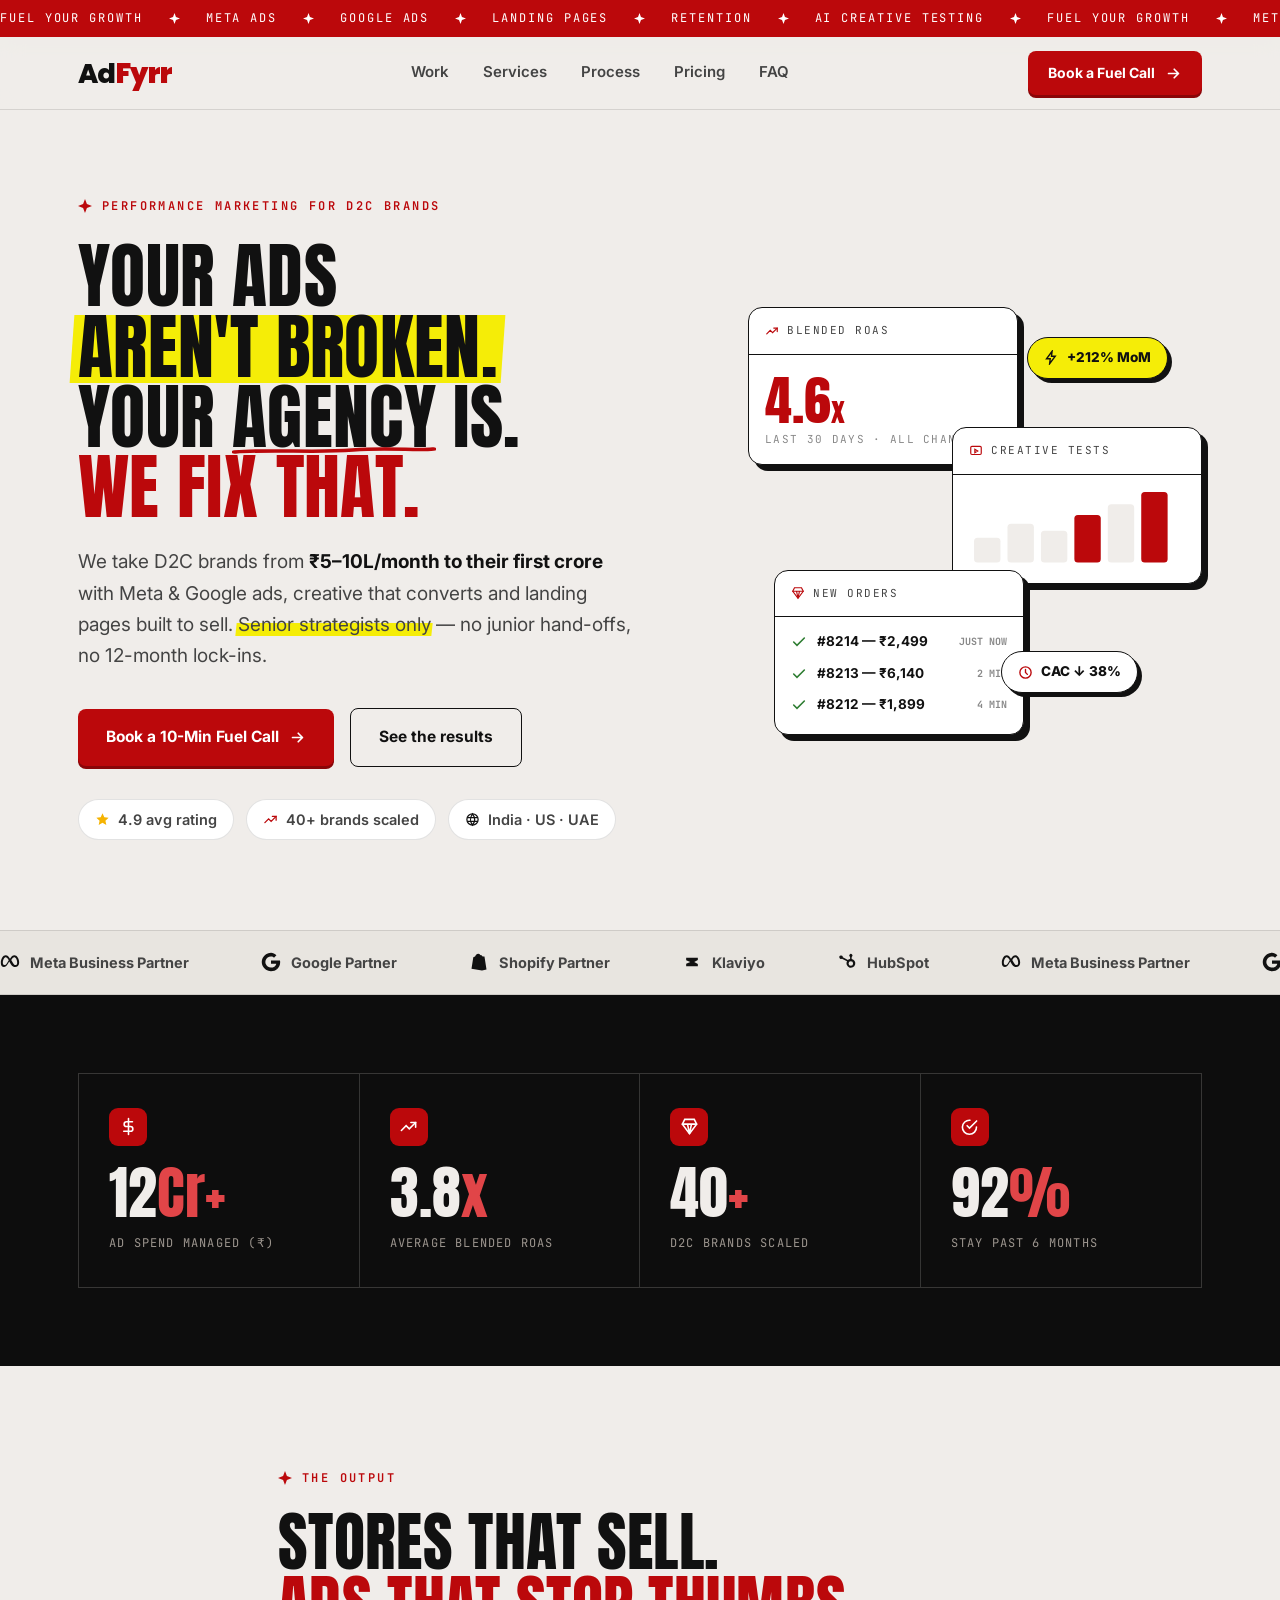
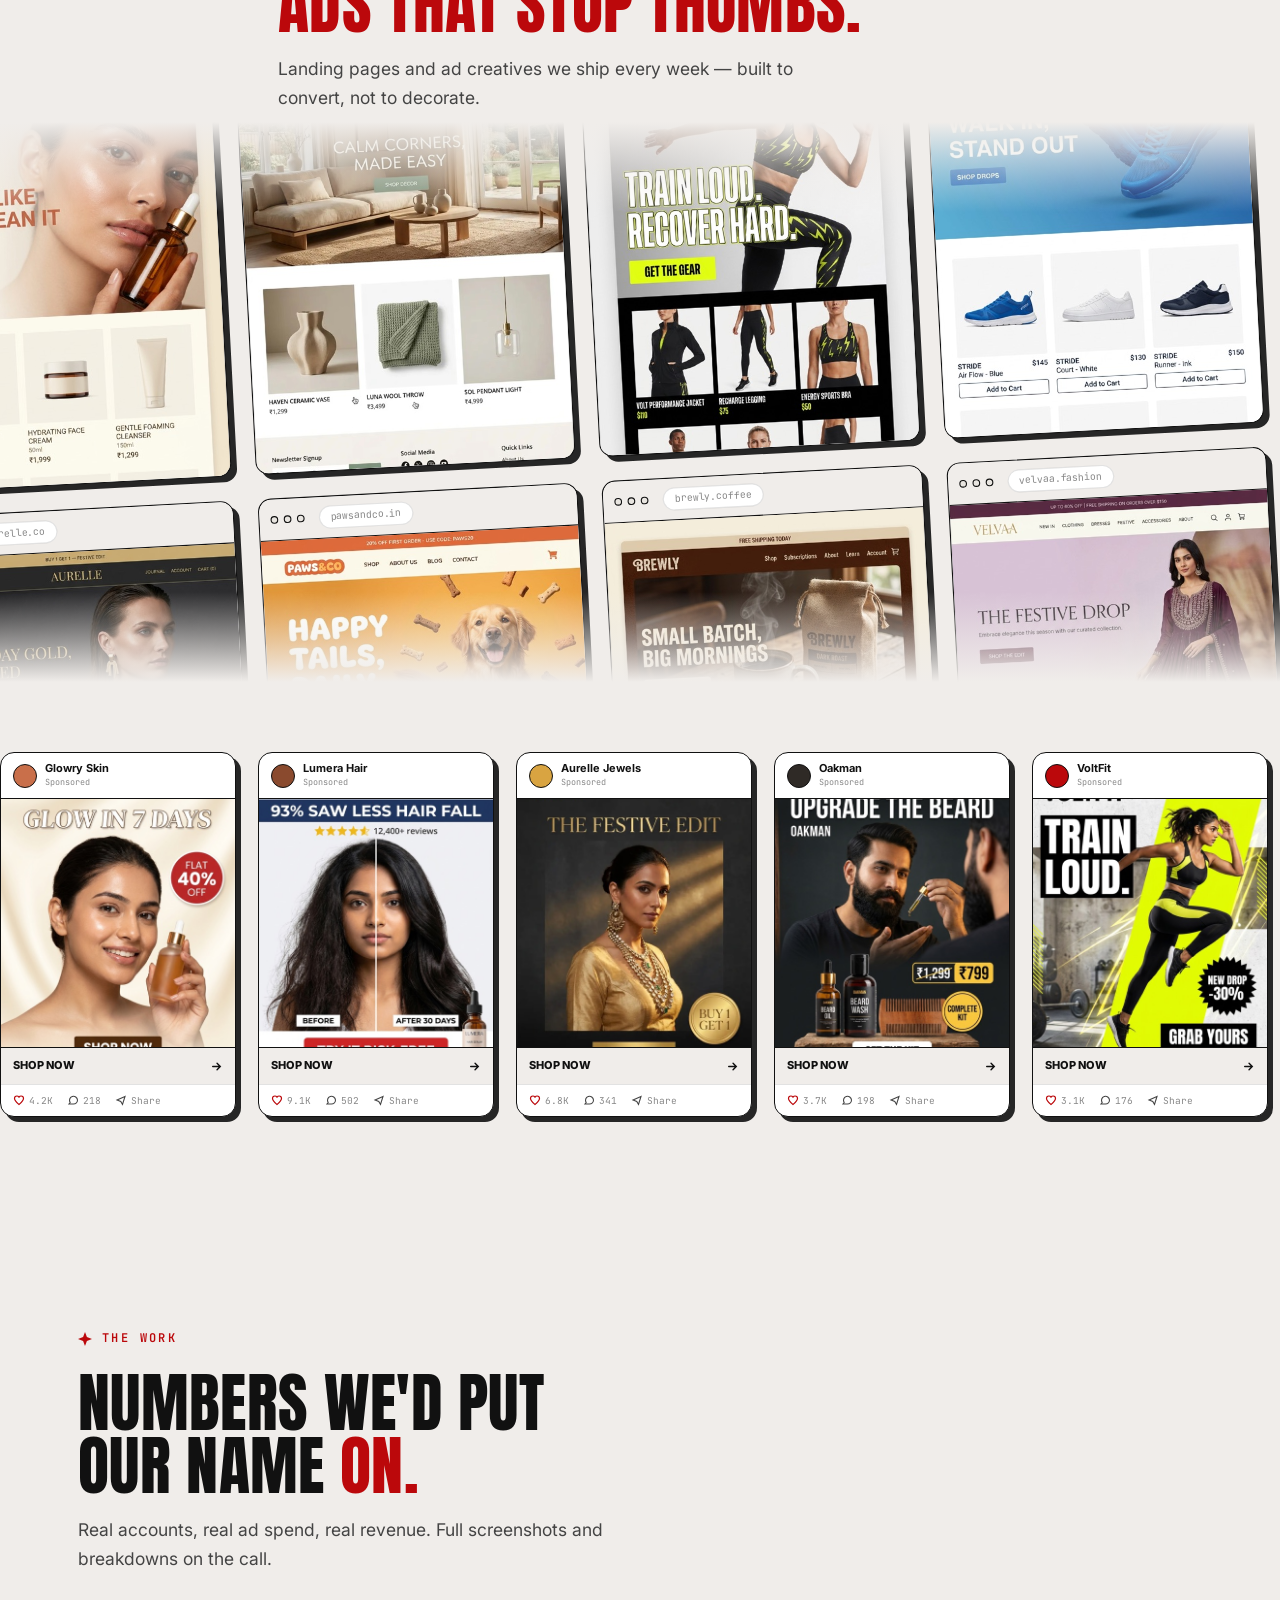
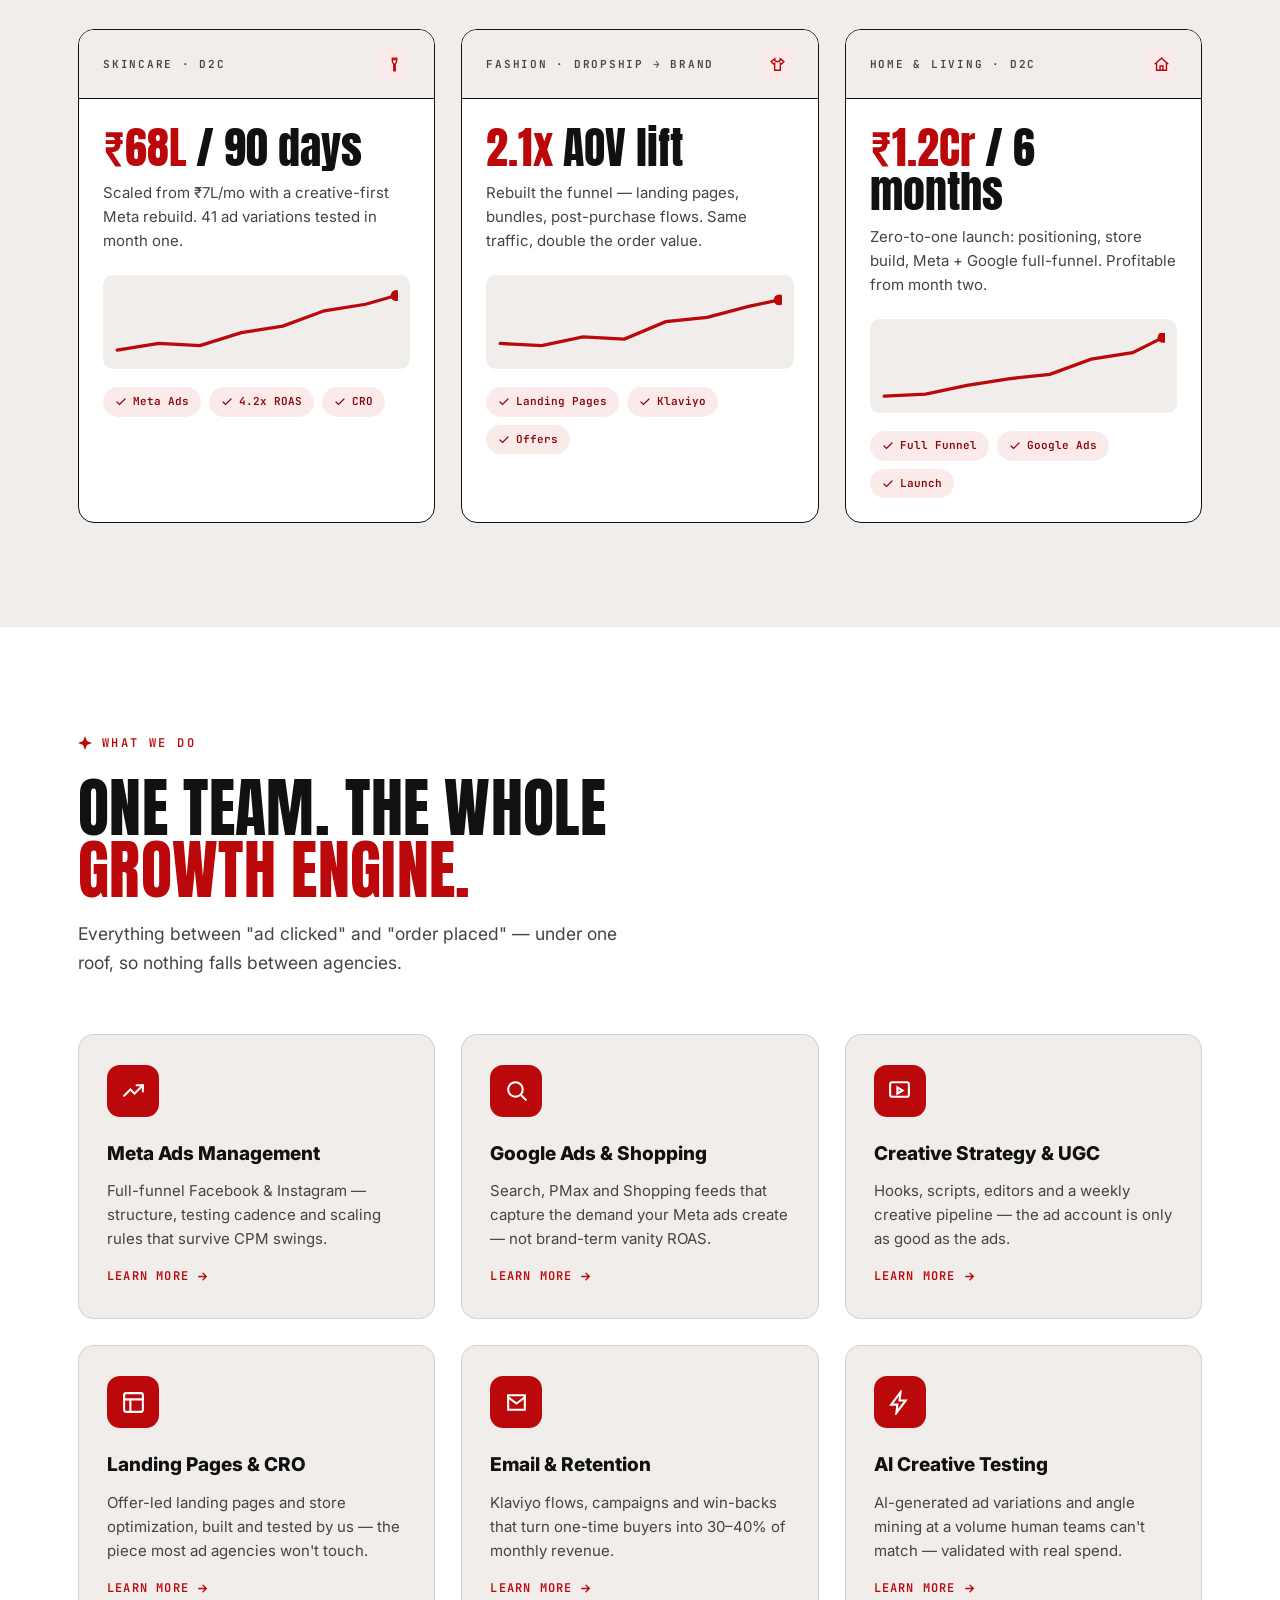
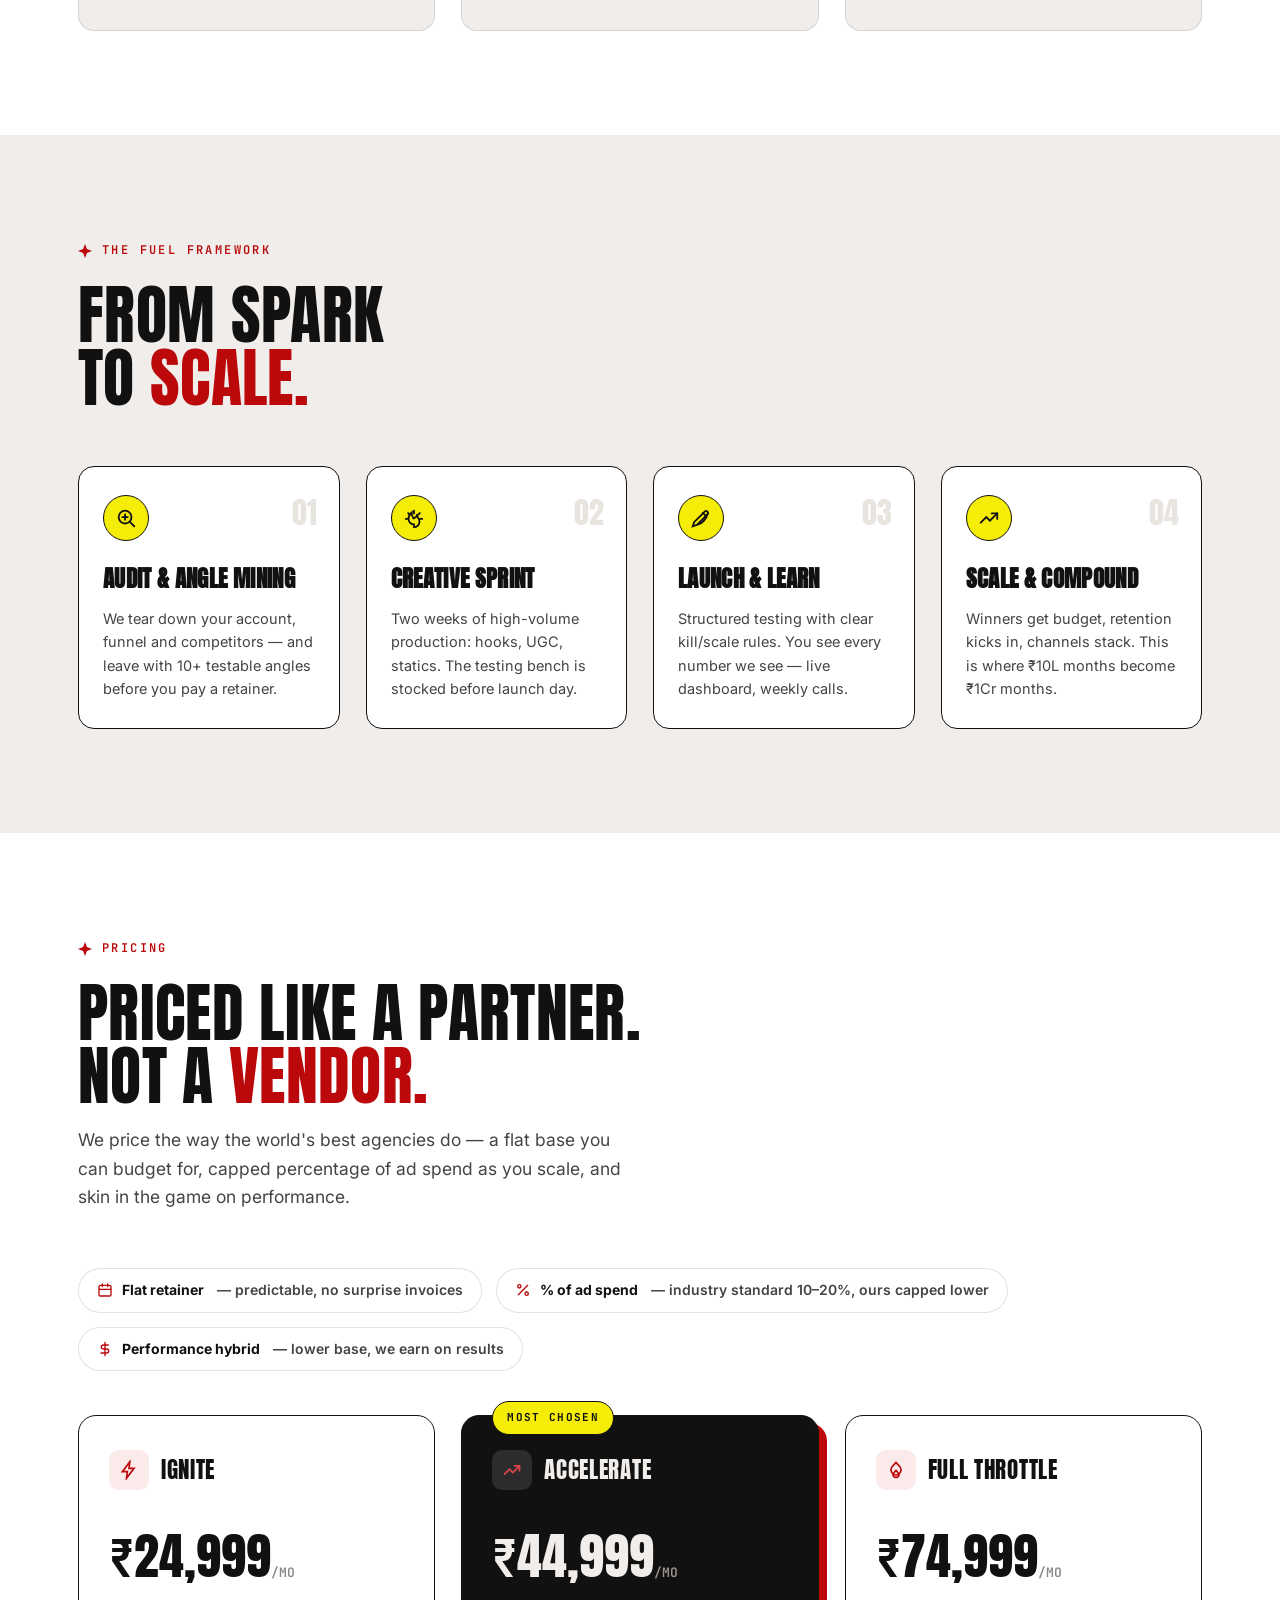
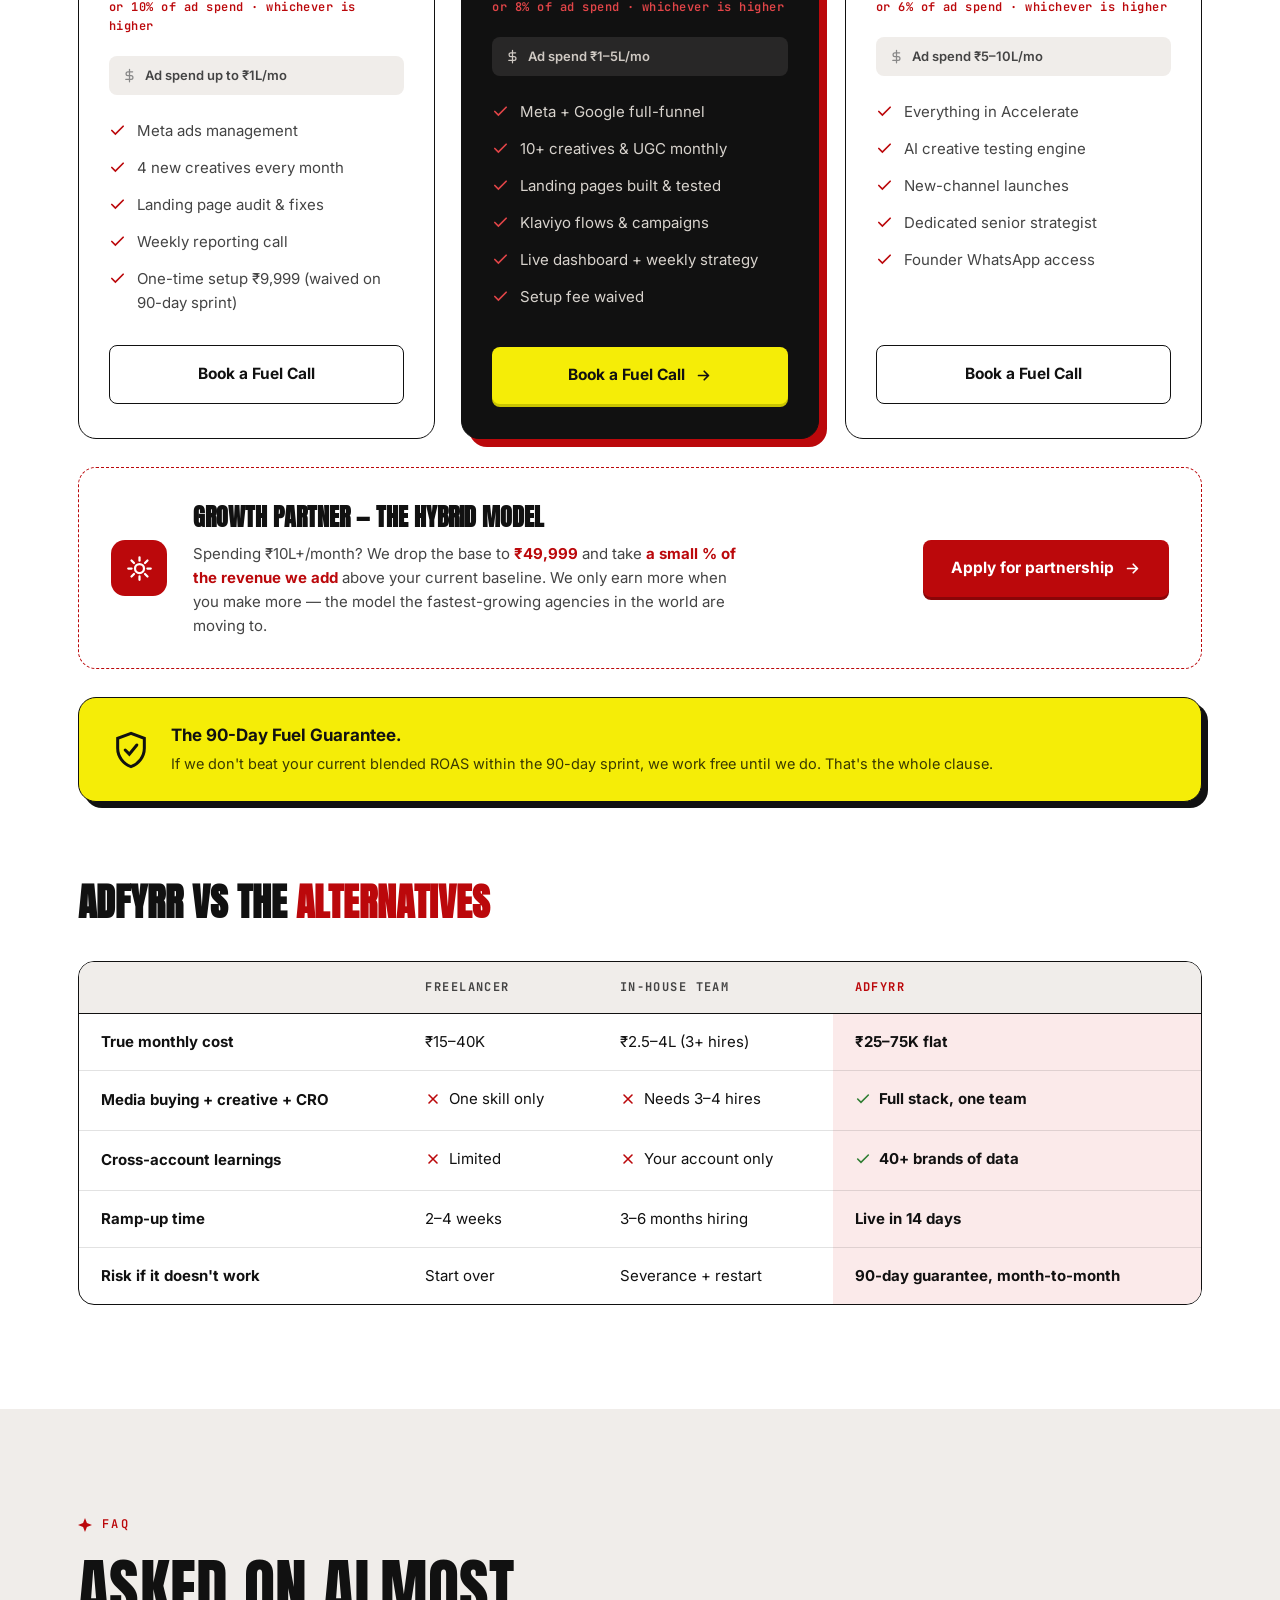
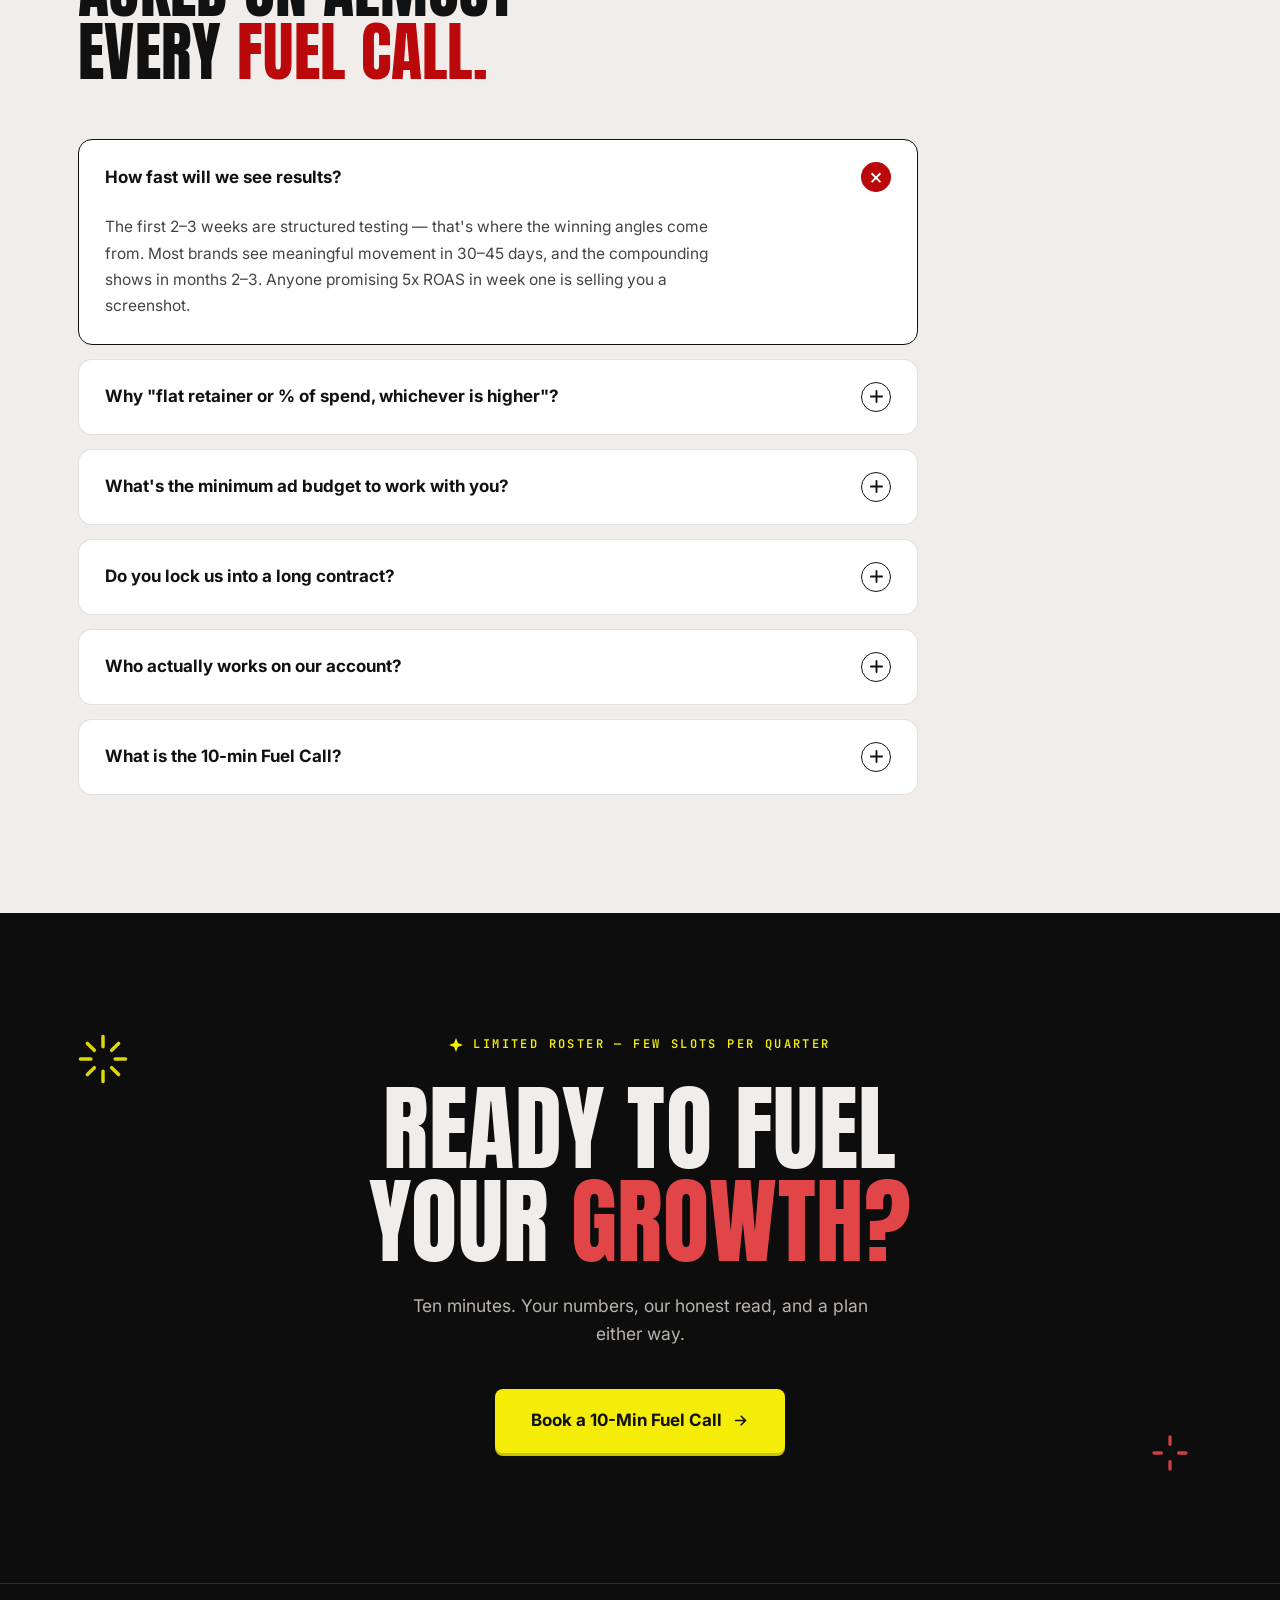
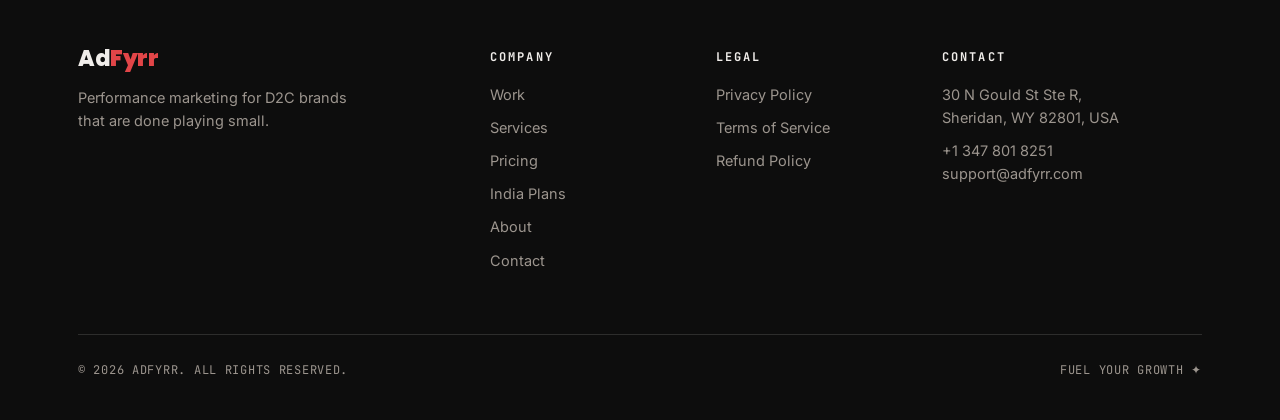
==== commit d0cb5d02: "Tighten mobile spacing sitewide; smaller hero headline with marker highlight - Mobile (<=760px): sec" ====
--- a/index.html
+++ b/index.html
@@ -65,6 +65,8 @@
   .hl{position:relative;white-space:nowrap}
   .hl i{position:relative;z-index:1;font-style:inherit}
   .hl::before{content:'';position:absolute;left:-.08em;right:-.08em;top:.5em;bottom:.02em;background:var(--yellow);z-index:0;transform:skewX(-6deg)}
+  .hd{position:relative;display:inline-block;z-index:0}
+  .hd::before{content:'';position:absolute;left:-.08em;right:-.08em;top:.05em;bottom:-.02em;background:var(--yellow);z-index:-1;transform:skewX(-4deg)}
   .eyebrow{font-family:var(--mono);font-size:12px;font-weight:600;letter-spacing:.2em;text-transform:uppercase;color:var(--red);display:inline-flex;align-items:center;gap:10px}
   .eyebrow svg{width:14px;height:14px}
   .num-mono{font-variant-numeric:tabular-nums}
@@ -117,7 +119,7 @@
   .hero{padding:84px 0 90px;position:relative;overflow:hidden}
   .hero-grid{display:grid;grid-template-columns:1.15fr .85fr;gap:56px;align-items:center}
   @media(max-width:960px){.hero-grid{grid-template-columns:1fr}.hero-vis{display:none}}
-  .hero h1{font-size:clamp(52px,7.4vw,96px);margin:24px 0 26px;color:var(--ink)}
+  .hero h1{font-size:clamp(40px,5.6vw,72px);margin:20px 0 24px;color:var(--ink)}
   .hero .sub{font-size:19px;color:var(--mid);max-width:560px;line-height:1.65}
   .hero .sub strong{color:var(--ink)}
   .hero-ctas{display:flex;gap:16px;flex-wrap:wrap;margin-top:36px;align-items:center}
@@ -350,6 +352,26 @@
   @media(prefers-reduced-motion:reduce){.shot-col,.ads-track{animation:none}}
 
   .approve{background:var(--ink);color:var(--yellow);text-align:center;font-family:var(--mono);font-size:12px;font-weight:600;letter-spacing:.16em;text-transform:uppercase;padding:9px 16px}
+
+  /* ---------- mobile spacing ---------- */
+  @media(max-width:760px){
+    .sec{padding:60px 0}
+    .sec-head{margin-bottom:34px}
+    .sec-head h2{margin:14px 0 14px}
+    .hero{padding:48px 0 60px}
+    .metrics{padding:52px 0}
+    .metrics-grid{gap:0}
+    .showcase{padding:60px 0 0}
+    .shots-viewport{height:440px}
+    .ads-band{padding:40px 0 60px}
+    .final{padding:76px 0 84px}
+    .foot-grid{gap:28px}
+    footer{padding:48px 0 32px}
+    .work-grid,.svc-grid,.price-grid,.proc-grid{gap:18px}
+    .hybrid{padding:24px 22px;gap:18px}
+    .cmp{margin-top:48px}
+    .custom-band{padding:16px 20px}
+  }
 </style>
 
 <!-- ============ TICKER ============ -->
@@ -376,7 +398,7 @@
   <div class="wrap hero-grid">
     <div>
       <span class="eyebrow rv"><svg viewBox="0 0 14 14" fill="#BB080B"><path d="M7 0l1.9 5.1L14 7 8.9 8.9 7 14 5.1 8.9 0 7l5.1-1.9z"/></svg> Performance marketing for D2C brands</span>
-      <h1 class="disp rv rv-d1">Your ads aren't broken.<br>Your <span class="doodle">agency<svg class="uline" viewBox="0 0 200 20" preserveAspectRatio="none"><path d="M3 14 C40 8, 80 16, 118 10 S 180 12, 197 8"/></svg></span> is.<br><span class="em">We fix that.</span></h1>
+      <h1 class="disp rv rv-d1">Your ads <span class="hd">aren't broken.</span><br>Your <span class="doodle">agency<svg class="uline" viewBox="0 0 200 20" preserveAspectRatio="none"><path d="M3 14 C40 8, 80 16, 118 10 S 180 12, 197 8"/></svg></span> is.<br><span class="em">We fix that.</span></h1>
       <p class="sub rv rv-d2">We take D2C brands from <strong>₹5–10L/month to their first crore</strong> with Meta &amp; Google ads, creative that converts and landing pages built to sell. <span class="hl"><i>Senior strategists only</i></span> — no junior hand-offs, no 12-month lock-ins.</p>
       <div class="hero-ctas rv rv-d3">
         <a class="btn btn-red" href="contact.html">Book a 10-Min Fuel Call <svg viewBox="0 0 24 24" fill="none" stroke="currentColor" stroke-width="2.4" stroke-linecap="round" stroke-linejoin="round"><path d="M5 12h14M13 6l6 6-6 6"/></svg></a>
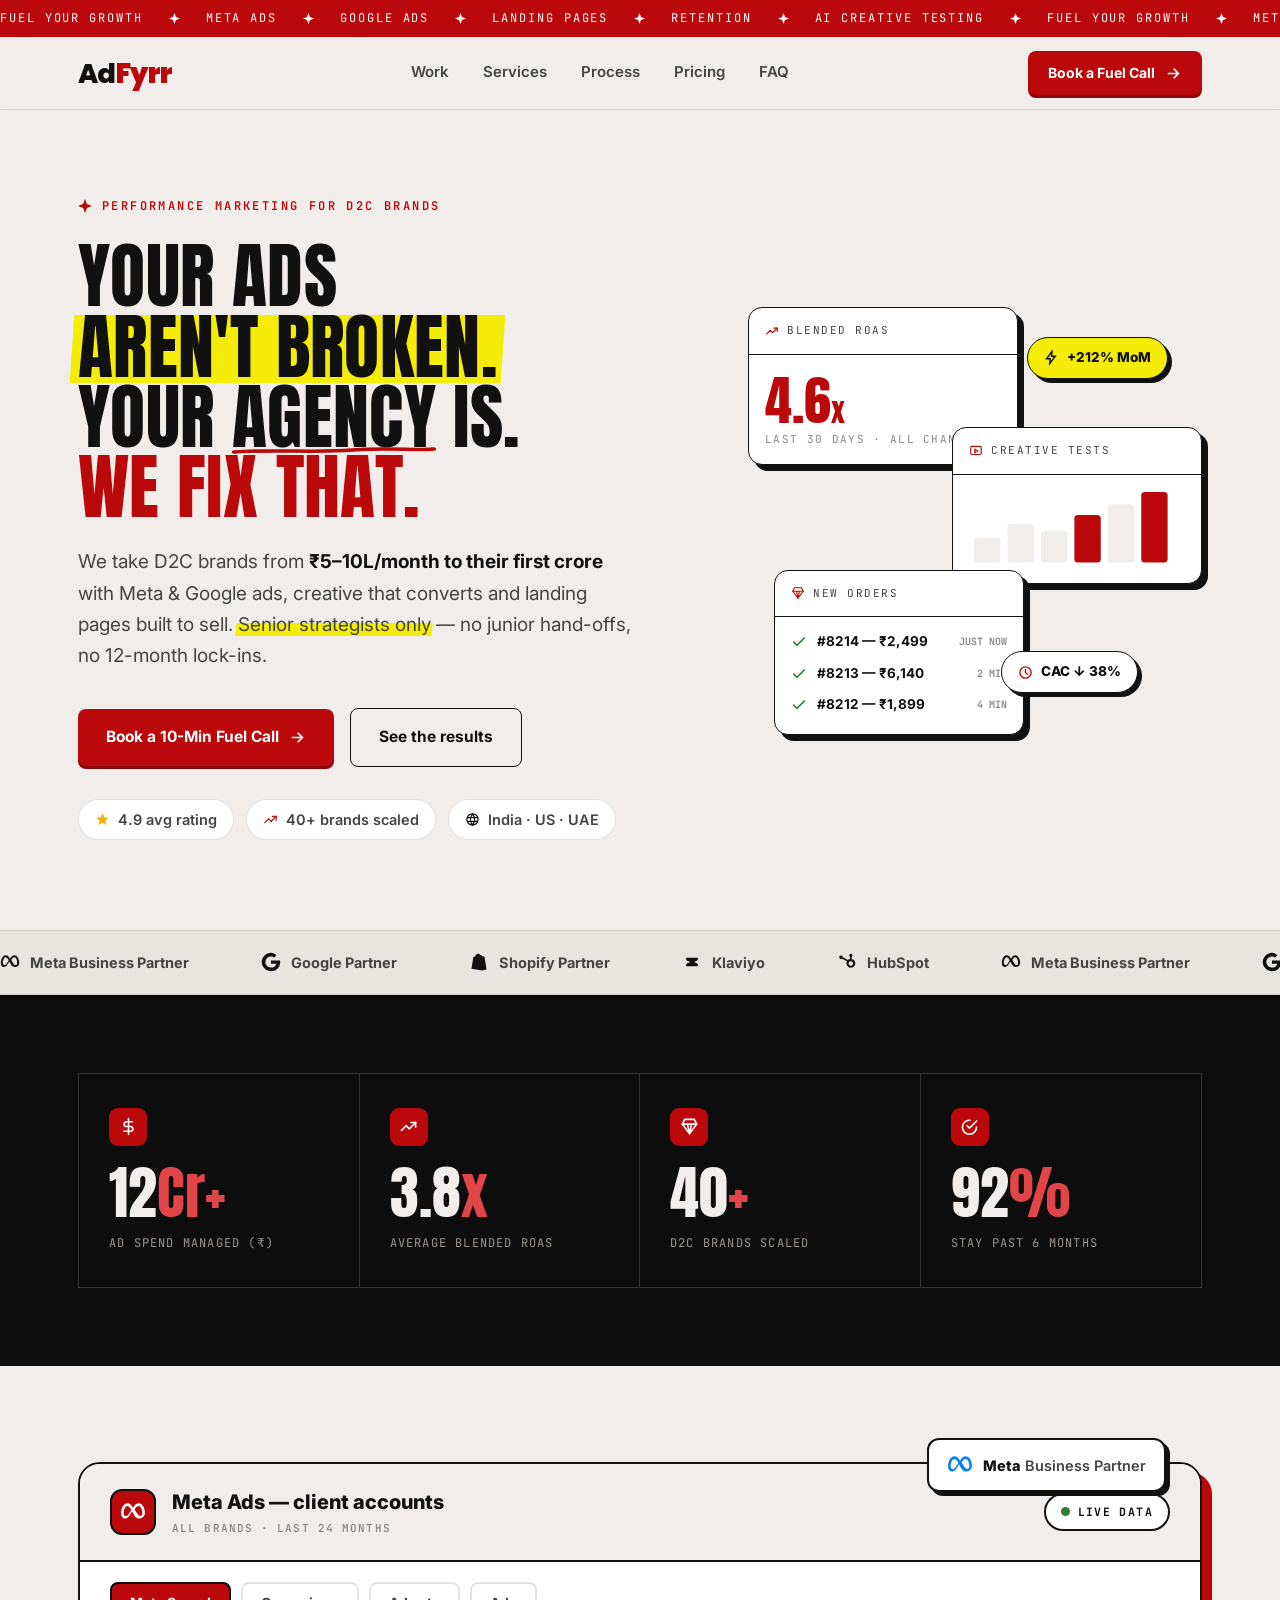
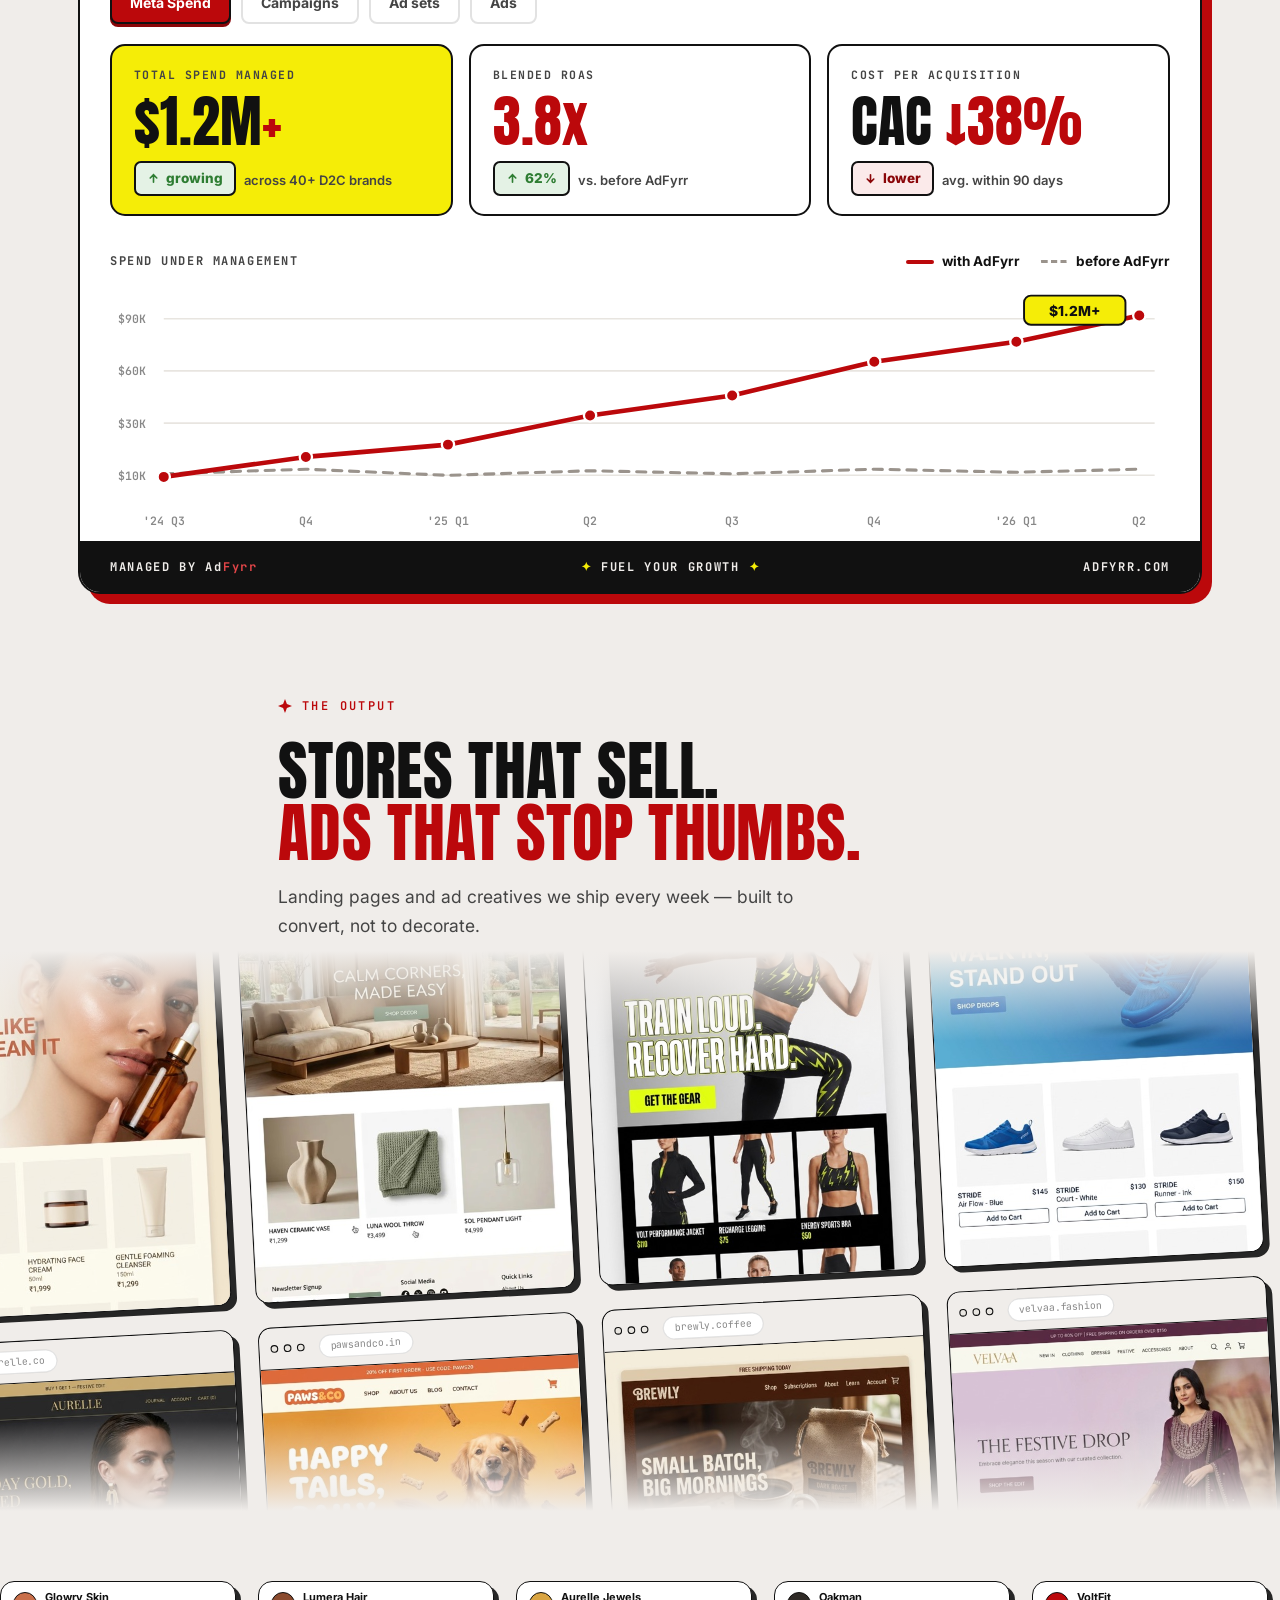
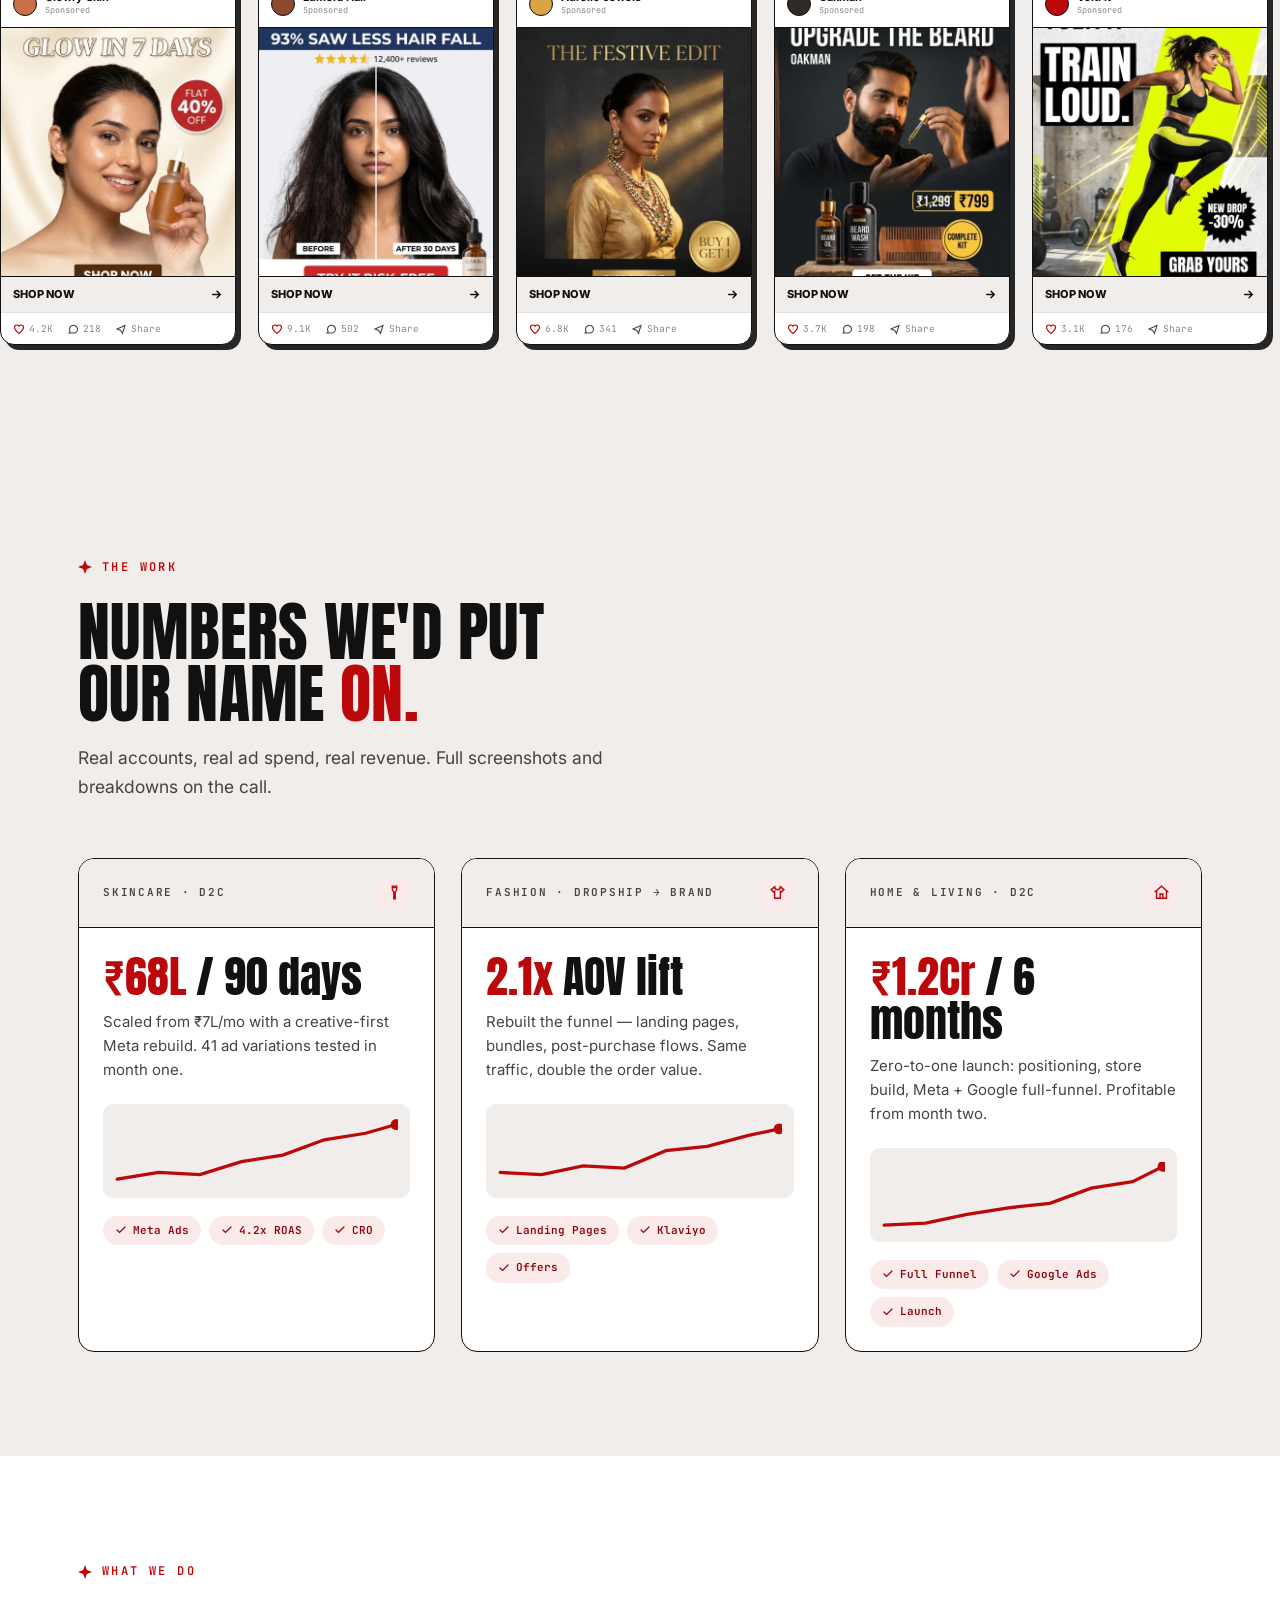
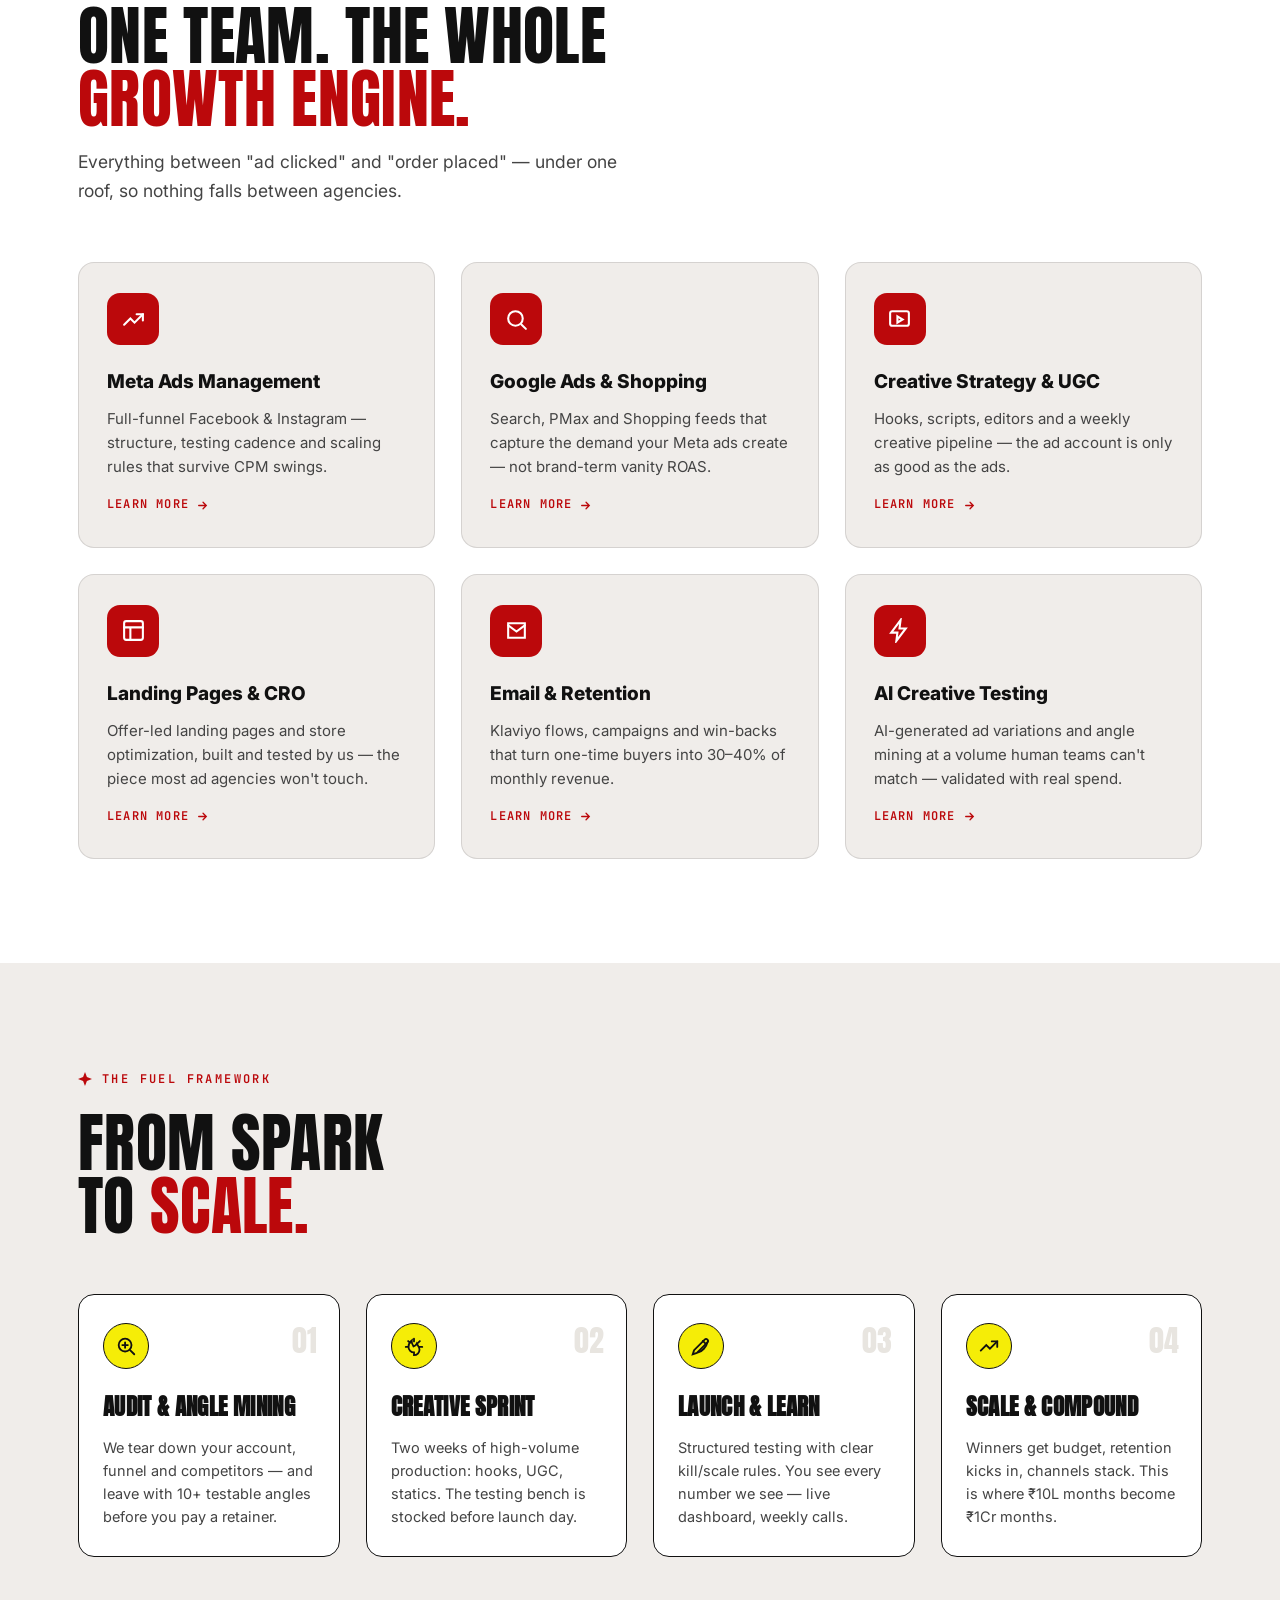
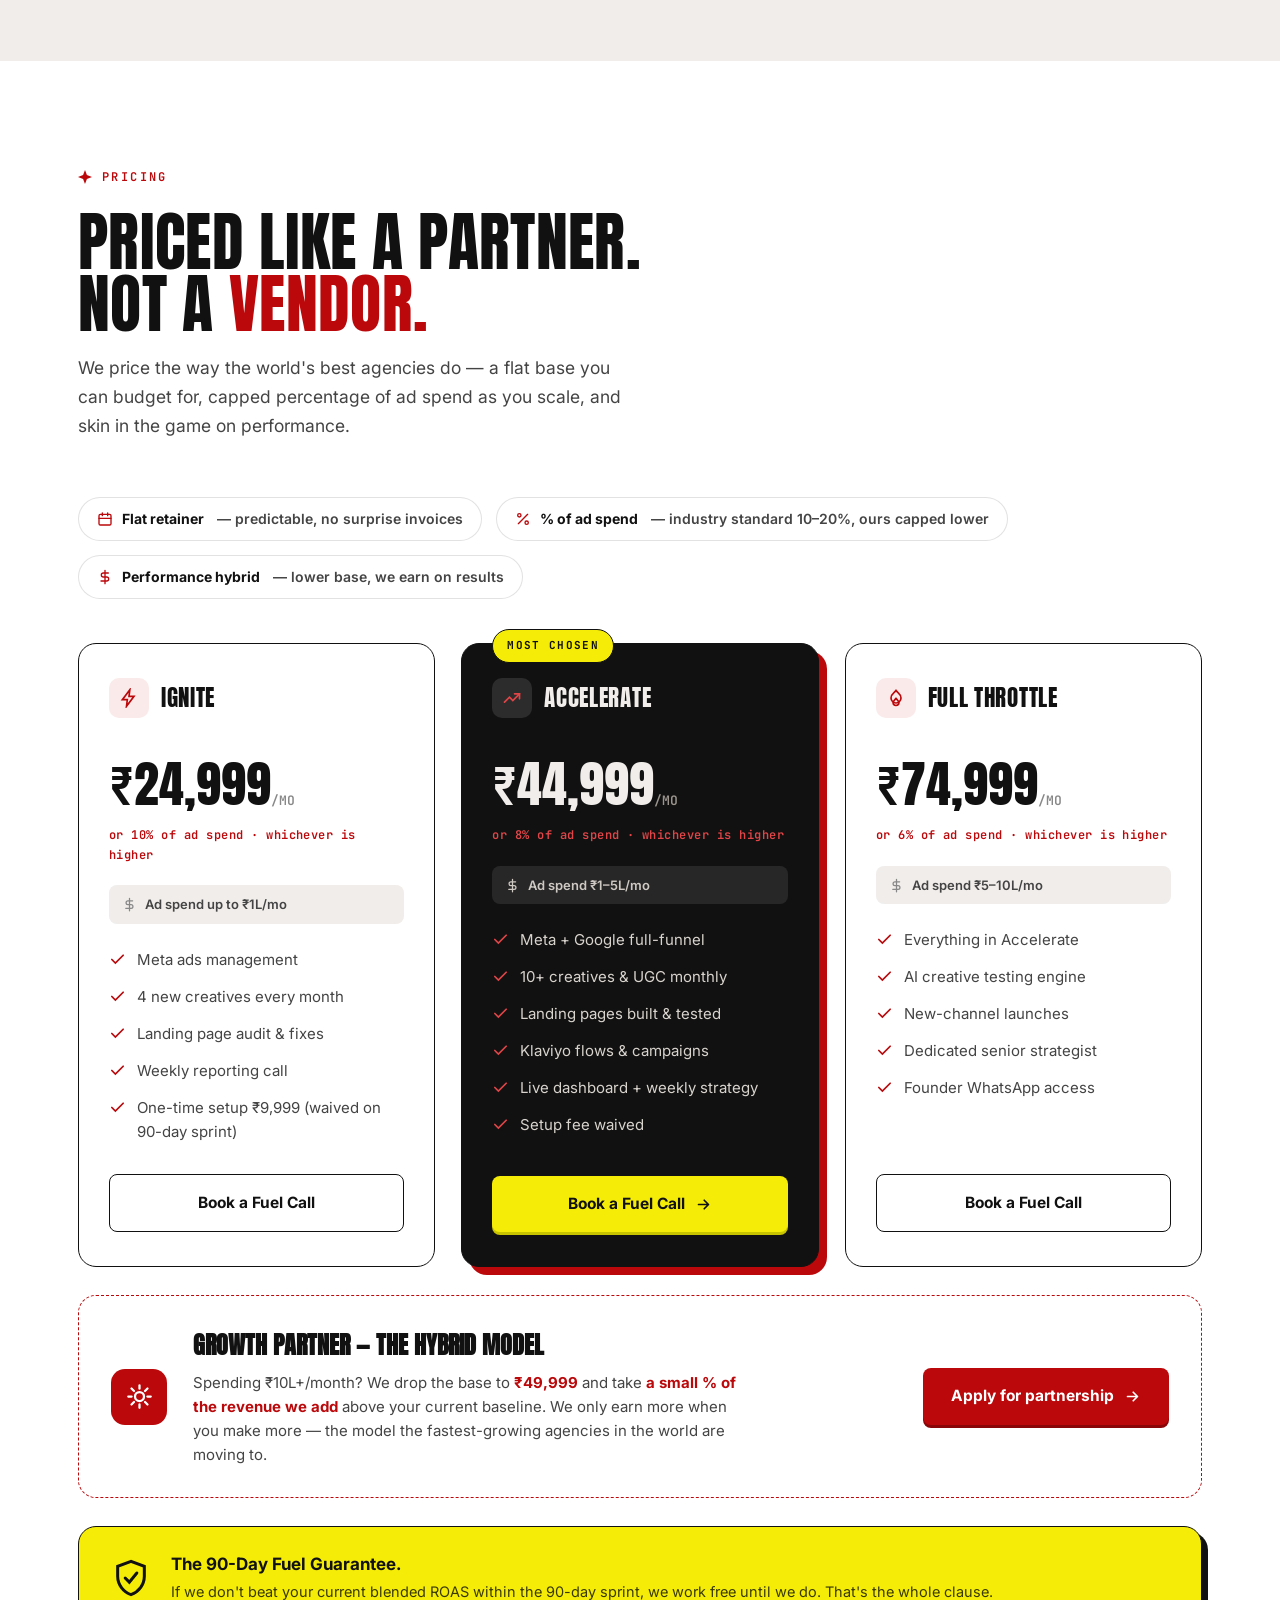
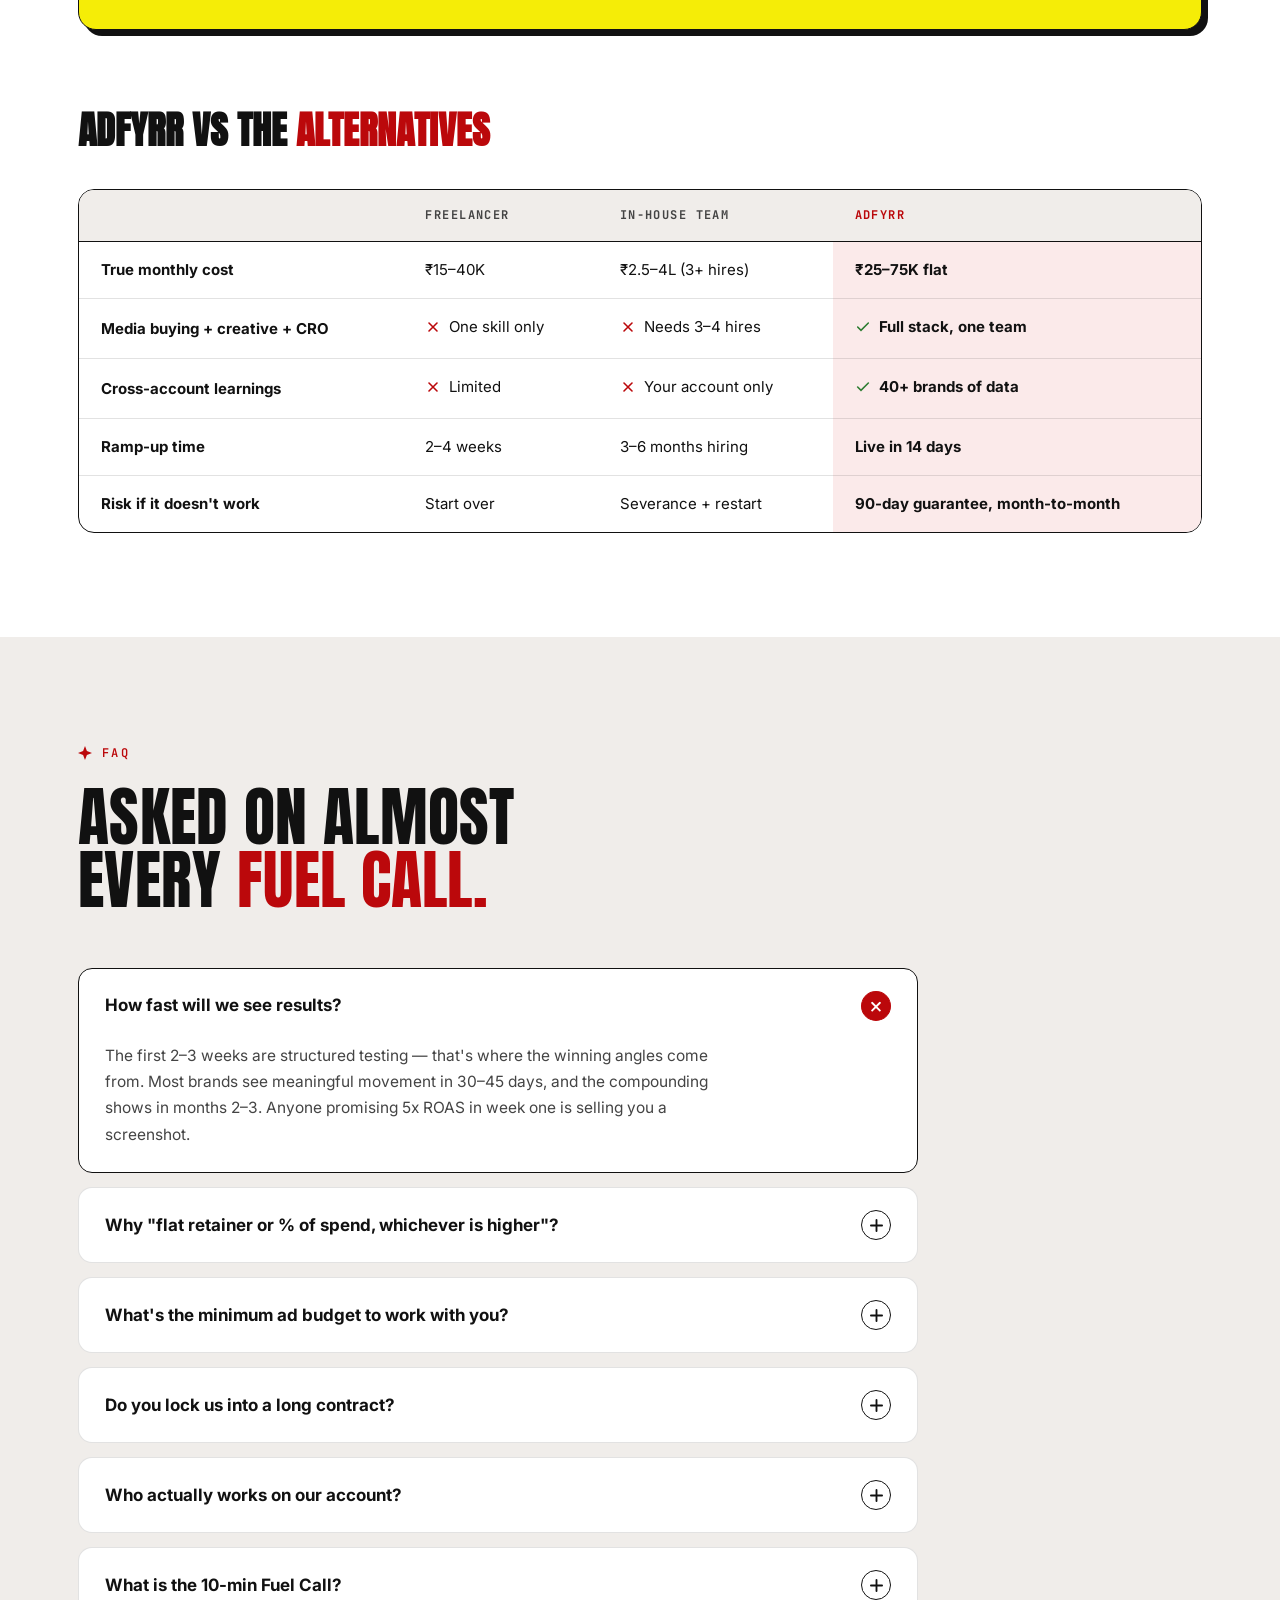
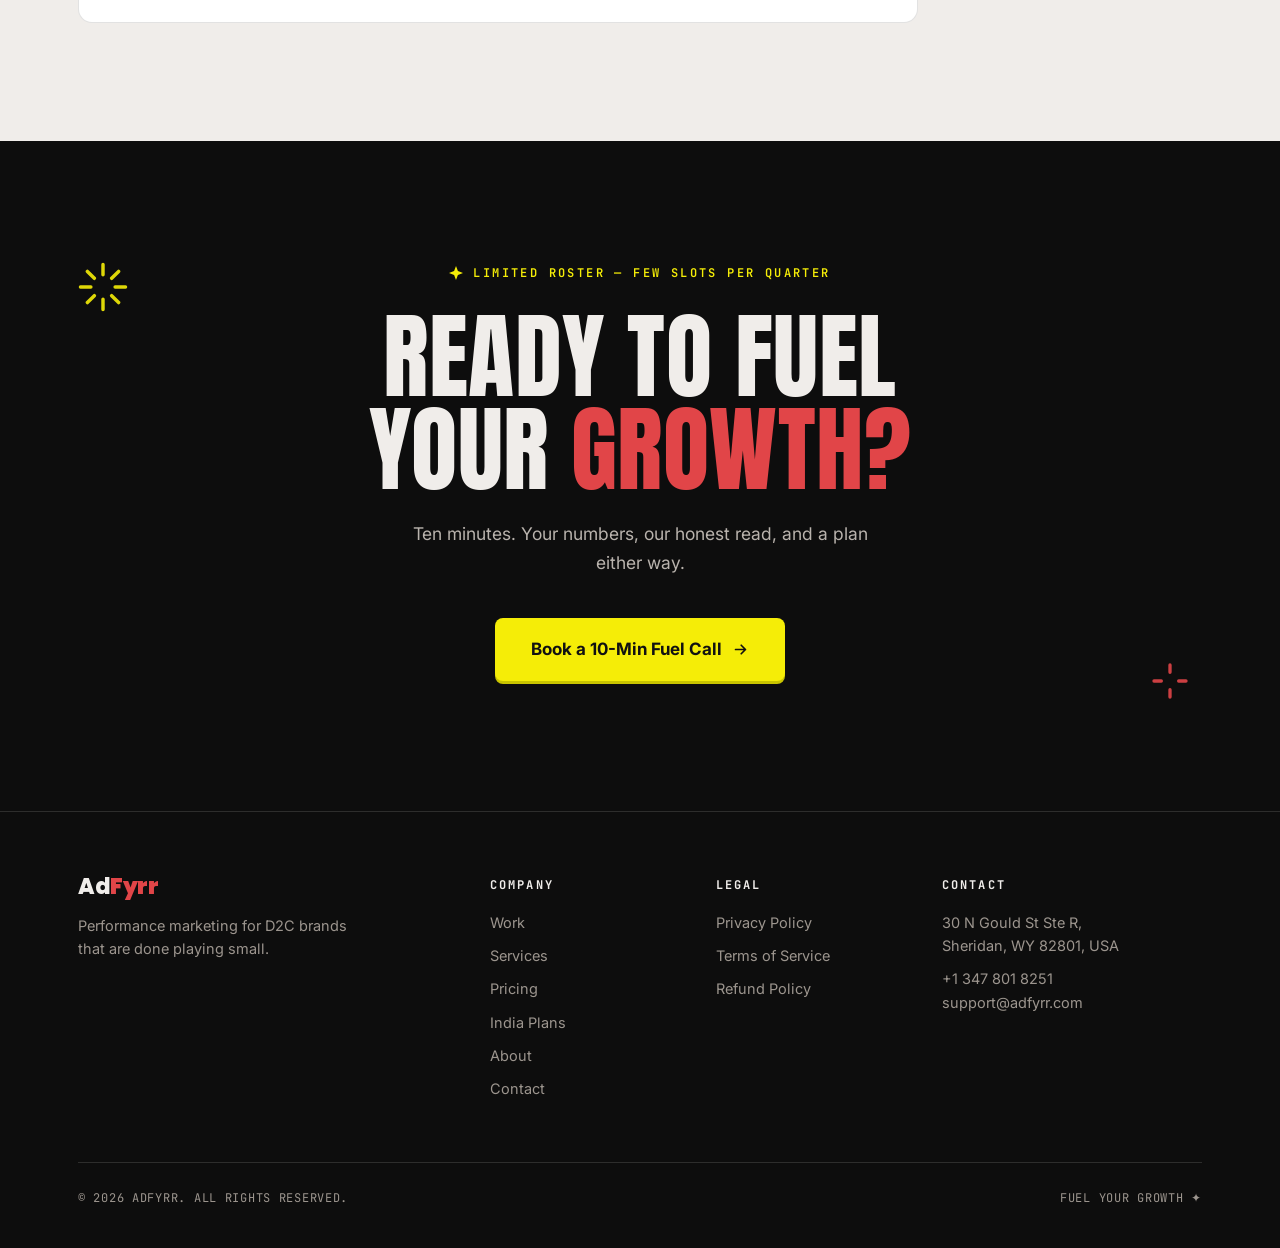
==== commit b87f918e: "Add animated Meta spend-proof dashboard section after metrics band Live HTML version of the approved" ====
--- a/index.html
+++ b/index.html
@@ -353,6 +353,78 @@
 
   .approve{background:var(--ink);color:var(--yellow);text-align:center;font-family:var(--mono);font-size:12px;font-weight:600;letter-spacing:.16em;text-transform:uppercase;padding:9px 16px}
 
+
+  /* ---------- spend proof panel ---------- */
+  .spendproof{padding:96px 0 0}
+  .sp-panel{position:relative;background:var(--white);border:2px solid var(--ink);border-radius:22px;box-shadow:10px 10px 0 var(--red);overflow:visible}
+  .sp-inner{overflow:hidden;border-radius:20px}
+  .mbp-badge{position:absolute;top:-26px;right:34px;z-index:3;display:inline-flex;align-items:center;gap:10px;
+    background:var(--white);border:2px solid var(--ink);border-radius:12px;padding:12px 18px;
+    font-size:14.5px;font-weight:600;color:var(--mid);box-shadow:4px 4px 0 var(--ink);
+    animation:jingle 3.2s ease-in-out infinite;transform-origin:top center;cursor:default}
+  .mbp-badge:hover{animation-duration:.7s}
+  .mbp-badge svg{width:26px;height:26px;flex:none}
+  .mbp-badge b{color:var(--ink);font-weight:800}
+  @keyframes jingle{0%,100%{transform:rotate(-2.5deg)}50%{transform:rotate(2.5deg)}}
+  .sp-head{display:flex;align-items:center;gap:16px;padding:22px 30px;border-bottom:2px solid var(--ink);background:var(--cream);flex-wrap:wrap}
+  .sp-av{width:46px;height:46px;border-radius:12px;background:var(--red);display:flex;align-items:center;justify-content:center;border:2px solid var(--ink);flex:none}
+  .sp-av svg{width:26px;height:26px}
+  .sp-head h3{font-size:20px;font-weight:800}
+  .sp-head small{display:block;font-family:var(--mono);font-size:11px;color:var(--lt);font-weight:600;letter-spacing:.1em;margin-top:2px}
+  .sp-live{margin-left:auto;display:inline-flex;align-items:center;gap:8px;font-family:var(--mono);font-size:11.5px;font-weight:700;letter-spacing:.12em;background:var(--white);border:2px solid var(--ink);border-radius:99px;padding:8px 15px}
+  .sp-live i{width:9px;height:9px;border-radius:50%;background:#2E7D32;display:block;animation:pulse 1.6s ease-in-out infinite}
+  @keyframes pulse{0%,100%{opacity:1;transform:scale(1)}50%{opacity:.35;transform:scale(.7)}}
+  .sp-chips{display:flex;gap:10px;padding:20px 30px 0;flex-wrap:wrap}
+  .sp-chips span{font-size:14px;font-weight:700;padding:8px 18px;border-radius:8px;border:2px solid var(--line);color:var(--mid);transition:border-color .2s,transform .2s var(--ease)}
+  .sp-chips span:hover{border-color:var(--ink);transform:translateY(-2px)}
+  .sp-chips .on{background:var(--red);border-color:var(--ink);color:#fff;box-shadow:0 3px 0 var(--red-dk)}
+  .sp-kpis{display:grid;grid-template-columns:repeat(3,1fr);gap:16px;padding:20px 30px 6px}
+  @media(max-width:880px){.sp-kpis{grid-template-columns:1fr}}
+  .sp-kpi{border:2px solid var(--ink);border-radius:15px;padding:20px 22px 18px;background:var(--white);transition:transform .22s var(--ease),box-shadow .22s var(--ease)}
+  .sp-kpi:hover{transform:translate(-3px,-3px);box-shadow:6px 6px 0 var(--ink)}
+  .sp-kpi.feat{background:var(--yellow)}
+  .sp-kpi.feat:hover{box-shadow:6px 6px 0 var(--red)}
+  .sp-kpi .lbl{font-family:var(--mono);font-size:11.5px;font-weight:700;letter-spacing:.13em;color:var(--mid);text-transform:uppercase}
+  .sp-kpi .num{font-family:var(--disp);font-size:clamp(40px,4.4vw,58px);line-height:1;margin:10px 0 10px;font-variant-numeric:tabular-nums}
+  .sp-kpi .num .red{color:var(--red)}
+  .sp-bdg{display:inline-flex;align-items:center;gap:6px;font-size:13.5px;font-weight:800;padding:5px 11px;border-radius:7px;border:2px solid var(--ink)}
+  .sp-bdg.up{background:#E4F2E5;color:#2E7D32}
+  .sp-bdg.dn{background:var(--red-pale);color:var(--red-dk)}
+  .sp-kpi .sub{font-size:13px;color:var(--mid);font-weight:600;margin-left:8px}
+  .sp-chart{padding:14px 30px 4px}
+  .sp-ct{display:flex;align-items:center;gap:20px;margin-bottom:4px;flex-wrap:wrap}
+  .sp-ct h4{font-family:var(--mono);font-size:12px;font-weight:700;letter-spacing:.13em;color:var(--mid)}
+  .sp-leg{display:flex;gap:20px;margin-left:auto}
+  .sp-leg span{display:inline-flex;align-items:center;gap:8px;font-size:13.5px;font-weight:700}
+  .sp-leg .k{width:28px;height:4px;border-radius:3px;display:block;background:var(--red)}
+  .sp-leg .k.grey{background:none;border-top:3.5px dashed #9A938C;height:0}
+  .sp-plot{width:100%;height:auto;display:block}
+  .spendline{stroke-dasharray:1600;stroke-dashoffset:1600;transition:stroke-dashoffset 2.4s var(--ease) .4s}
+  .rv.in .spendline{stroke-dashoffset:0}
+  .spdots circle{opacity:0;transition:opacity .4s ease}
+  .rv.in .spdots circle{opacity:1}
+  .rv.in .spdots circle:nth-child(1){transition-delay:.5s}.rv.in .spdots circle:nth-child(2){transition-delay:.8s}
+  .rv.in .spdots circle:nth-child(3){transition-delay:1.1s}.rv.in .spdots circle:nth-child(4){transition-delay:1.4s}
+  .rv.in .spdots circle:nth-child(5){transition-delay:1.7s}.rv.in .spdots circle:nth-child(6){transition-delay:2s}
+  .rv.in .spdots circle:nth-child(7){transition-delay:2.3s}.rv.in .spdots circle:nth-child(8){transition-delay:2.6s}
+  .sp-flag{opacity:0;transition:opacity .5s ease 2.7s;transform-origin:center}
+  .rv.in .sp-flag{opacity:1;animation:jingle 2.8s ease-in-out 3.2s infinite}
+  .sp-foot{display:flex;align-items:center;justify-content:space-between;gap:10px;padding:15px 30px;border-top:2px solid var(--ink);background:var(--ink);color:var(--cream);font-family:var(--mono);font-size:12px;font-weight:700;letter-spacing:.14em;flex-wrap:wrap}
+  .sp-foot b{color:var(--yellow)}
+  .sp-foot .wm i{font-style:normal;color:var(--red-lt)}
+  @media(max-width:760px){
+    .spendproof{padding:56px 0 0}
+    .mbp-badge{top:-20px;right:14px;padding:9px 13px;font-size:12.5px}
+    .mbp-badge svg{width:20px;height:20px}
+    .sp-head,.sp-chips,.sp-kpis,.sp-chart,.sp-foot{padding-left:18px;padding-right:18px}
+    .sp-live{margin-left:0}
+  }
+  @media(prefers-reduced-motion:reduce){
+    .mbp-badge,.sp-live i,.rv.in .sp-flag{animation:none}
+    .spendline{stroke-dashoffset:0;transition:none}
+    .spdots circle,.sp-flag{opacity:1;transition:none}
+  }
+
   /* ---------- mobile spacing ---------- */
   @media(max-width:760px){
     .sec{padding:60px 0}
@@ -463,6 +535,79 @@
       <div class="metric rv rv-d1"><div class="ic"><svg viewBox="0 0 24 24" fill="none" stroke="#fff" stroke-width="2" stroke-linecap="round"><path d="M3 17 9 11l4 4 8-8"/><path d="M15 7h6v6"/></svg></div><div class="num"><span class="num-mono" data-count="3.8" data-dec="1">0</span><span class="suf">x</span></div><div class="lbl">Average blended ROAS</div></div>
       <div class="metric rv rv-d2"><div class="ic"><svg viewBox="0 0 24 24" fill="none" stroke="#fff" stroke-width="2" stroke-linecap="round"><path d="M6 3h12l3 6-9 12L3 9z"/><path d="M3 9h18M9.5 9 12 21 14.5 9"/></svg></div><div class="num"><span class="num-mono" data-count="40">0</span><span class="suf">+</span></div><div class="lbl">D2C brands scaled</div></div>
       <div class="metric rv rv-d3"><div class="ic"><svg viewBox="0 0 24 24" fill="none" stroke="#fff" stroke-width="2" stroke-linecap="round"><path d="M20.8 12.6a8.9 8.9 0 1 1-8.2-8.5"/><path d="m9 11 3 3L21 5"/></svg></div><div class="num"><span class="num-mono" data-count="92">0</span><span class="suf">%</span></div><div class="lbl">Stay past 6 months</div></div>
+    </div>
+  </div>
+</section>
+
+<!-- ============ SPEND PROOF ============ -->
+<section class="spendproof">
+  <div class="wrap">
+    <div class="sp-panel rv">
+      <span class="mbp-badge"><svg viewBox="0 0 24 24" fill="#0081FB"><path d="M6.9 4C3.6 4 1 8.2 1 13.1 1 16 2.4 18 4.8 18c1.7 0 3-1 4.7-3.9l1.6-2.7 1.9 3.3C14.9 17.9 16.5 18 18.2 18c2.4 0 4.8-2 4.8-5.2C23 8 20.4 4 17.2 4c-1.9 0-3.5 1.3-5.2 4.1C10.3 5.3 8.8 4 6.9 4Zm0 2.4c1.1 0 2.1 1 3.6 3.5l-1.8 3C7.3 15.2 6.4 15.7 5.3 15.7c-1.2 0-1.9-1-1.9-2.7 0-3.5 1.7-6.6 3.5-6.6Zm10.2 0c1.9 0 3.5 3 3.5 6.5 0 1.8-.7 2.8-2 2.8-1.1 0-1.7-.5-3.2-2.9l-1.9-3.2c1.5-2.4 2.5-3.2 3.6-3.2Z"/></svg> <span><b>Meta</b> Business Partner</span></span>
+      <div class="sp-inner">
+      <div class="sp-head">
+        <div class="sp-av"><svg viewBox="0 0 24 24" fill="#fff"><path d="M6.9 4C3.6 4 1 8.2 1 13.1 1 16 2.4 18 4.8 18c1.7 0 3-1 4.7-3.9l1.6-2.7 1.9 3.3C14.9 17.9 16.5 18 18.2 18c2.4 0 4.8-2 4.8-5.2C23 8 20.4 4 17.2 4c-1.9 0-3.5 1.3-5.2 4.1C10.3 5.3 8.8 4 6.9 4Zm0 2.4c1.1 0 2.1 1 3.6 3.5l-1.8 3C7.3 15.2 6.4 15.7 5.3 15.7c-1.2 0-1.9-1-1.9-2.7 0-3.5 1.7-6.6 3.5-6.6Zm10.2 0c1.9 0 3.5 3 3.5 6.5 0 1.8-.7 2.8-2 2.8-1.1 0-1.7-.5-3.2-2.9l-1.9-3.2c1.5-2.4 2.5-3.2 3.6-3.2Z"/></svg></div>
+        <div>
+          <h3>Meta Ads — client accounts</h3>
+          <small>ALL BRANDS · LAST 24 MONTHS</small>
+        </div>
+        <span class="sp-live"><i></i> LIVE DATA</span>
+      </div>
+      <div class="sp-chips"><span class="on">Meta Spend</span><span>Campaigns</span><span>Ad sets</span><span>Ads</span></div>
+      <div class="sp-kpis">
+        <div class="sp-kpi feat">
+          <div class="lbl">Total spend managed</div>
+          <div class="num">$<span class="num-mono" data-count="1.2" data-dec="1">0.0</span>M<span class="red">+</span></div>
+          <span class="sp-bdg up"><svg width="13" height="13" viewBox="0 0 24 24" fill="none" stroke="#2E7D32" stroke-width="3" stroke-linecap="round"><path d="M12 19V5M6 11l6-6 6 6"/></svg> growing</span><span class="sub">across 40+ D2C brands</span>
+        </div>
+        <div class="sp-kpi">
+          <div class="lbl">Blended ROAS</div>
+          <div class="num"><span class="red"><span class="num-mono" data-count="3.8" data-dec="1">0.0</span>x</span></div>
+          <span class="sp-bdg up"><svg width="13" height="13" viewBox="0 0 24 24" fill="none" stroke="#2E7D32" stroke-width="3" stroke-linecap="round"><path d="M12 19V5M6 11l6-6 6 6"/></svg> 62%</span><span class="sub">vs. before AdFyrr</span>
+        </div>
+        <div class="sp-kpi">
+          <div class="lbl">Cost per acquisition</div>
+          <div class="num">CAC <span class="red">↓<span class="num-mono" data-count="38">0</span>%</span></div>
+          <span class="sp-bdg dn"><svg width="13" height="13" viewBox="0 0 24 24" fill="none" stroke="#8A0508" stroke-width="3" stroke-linecap="round"><path d="M12 5v14M6 13l6 6 6-6"/></svg> lower</span><span class="sub">avg. within 90 days</span>
+        </div>
+      </div>
+      <div class="sp-chart">
+        <div class="sp-ct">
+          <h4>SPEND UNDER MANAGEMENT</h4>
+          <div class="sp-leg"><span><i class="k"></i> with AdFyrr</span><span><i class="k grey"></i> before AdFyrr</span></div>
+        </div>
+        <svg class="sp-plot" viewBox="0 0 1380 320" aria-hidden="true">
+          <g stroke="#E8E5E0" stroke-width="2">
+            <line x1="70" y1="36" x2="1360" y2="36"/><line x1="70" y1="104" x2="1360" y2="104"/>
+            <line x1="70" y1="172" x2="1360" y2="172"/><line x1="70" y1="240" x2="1360" y2="240"/>
+          </g>
+          <g font-family="JetBrains Mono,monospace" font-size="15" fill="#888" font-weight="600">
+            <text x="10" y="42">$90K</text><text x="10" y="110">$60K</text><text x="10" y="178">$30K</text><text x="10" y="246">$10K</text>
+          </g>
+          <path d="M70 238 L255 232 L440 240 L625 234 L810 238 L995 232 L1180 236 L1340 232" fill="none" stroke="#9A938C" stroke-width="4" stroke-dasharray="12 10" stroke-linecap="round"/>
+          <path class="spendline" d="M70 242 L255 216 L440 200 L625 162 L810 136 L995 92 L1180 66 L1340 32" fill="none" stroke="#BB080B" stroke-width="6" stroke-linecap="round" stroke-linejoin="round"/>
+          <g class="spdots" fill="#BB080B" stroke="#fff" stroke-width="3">
+            <circle cx="70" cy="242" r="8"/><circle cx="255" cy="216" r="8"/><circle cx="440" cy="200" r="8"/>
+            <circle cx="625" cy="162" r="8"/><circle cx="810" cy="136" r="8"/><circle cx="995" cy="92" r="8"/>
+            <circle cx="1180" cy="66" r="8"/><circle cx="1340" cy="32" r="8"/>
+          </g>
+          <g class="sp-flag">
+            <rect x="1190" y="6" width="132" height="38" rx="9" fill="#F5ED07" stroke="#111" stroke-width="2.5"/>
+            <text x="1256" y="32" text-anchor="middle" font-family="Inter,sans-serif" font-weight="800" font-size="18" fill="#111">$1.2M+</text>
+          </g>
+          <g font-family="JetBrains Mono,monospace" font-size="15" fill="#888" font-weight="600" text-anchor="middle">
+            <text x="70" y="305">'24 Q3</text><text x="255" y="305">Q4</text><text x="440" y="305">'25 Q1</text>
+            <text x="625" y="305">Q2</text><text x="810" y="305">Q3</text><text x="995" y="305">Q4</text>
+            <text x="1180" y="305">'26 Q1</text><text x="1340" y="305">Q2</text>
+          </g>
+        </svg>
+      </div>
+      <div class="sp-foot">
+        <span class="wm">MANAGED BY Ad<i>Fyrr</i></span>
+        <span><b>✦</b> FUEL YOUR GROWTH <b>✦</b></span>
+        <span>ADFYRR.COM</span>
+      </div>
+      </div>
     </div>
   </div>
 </section>
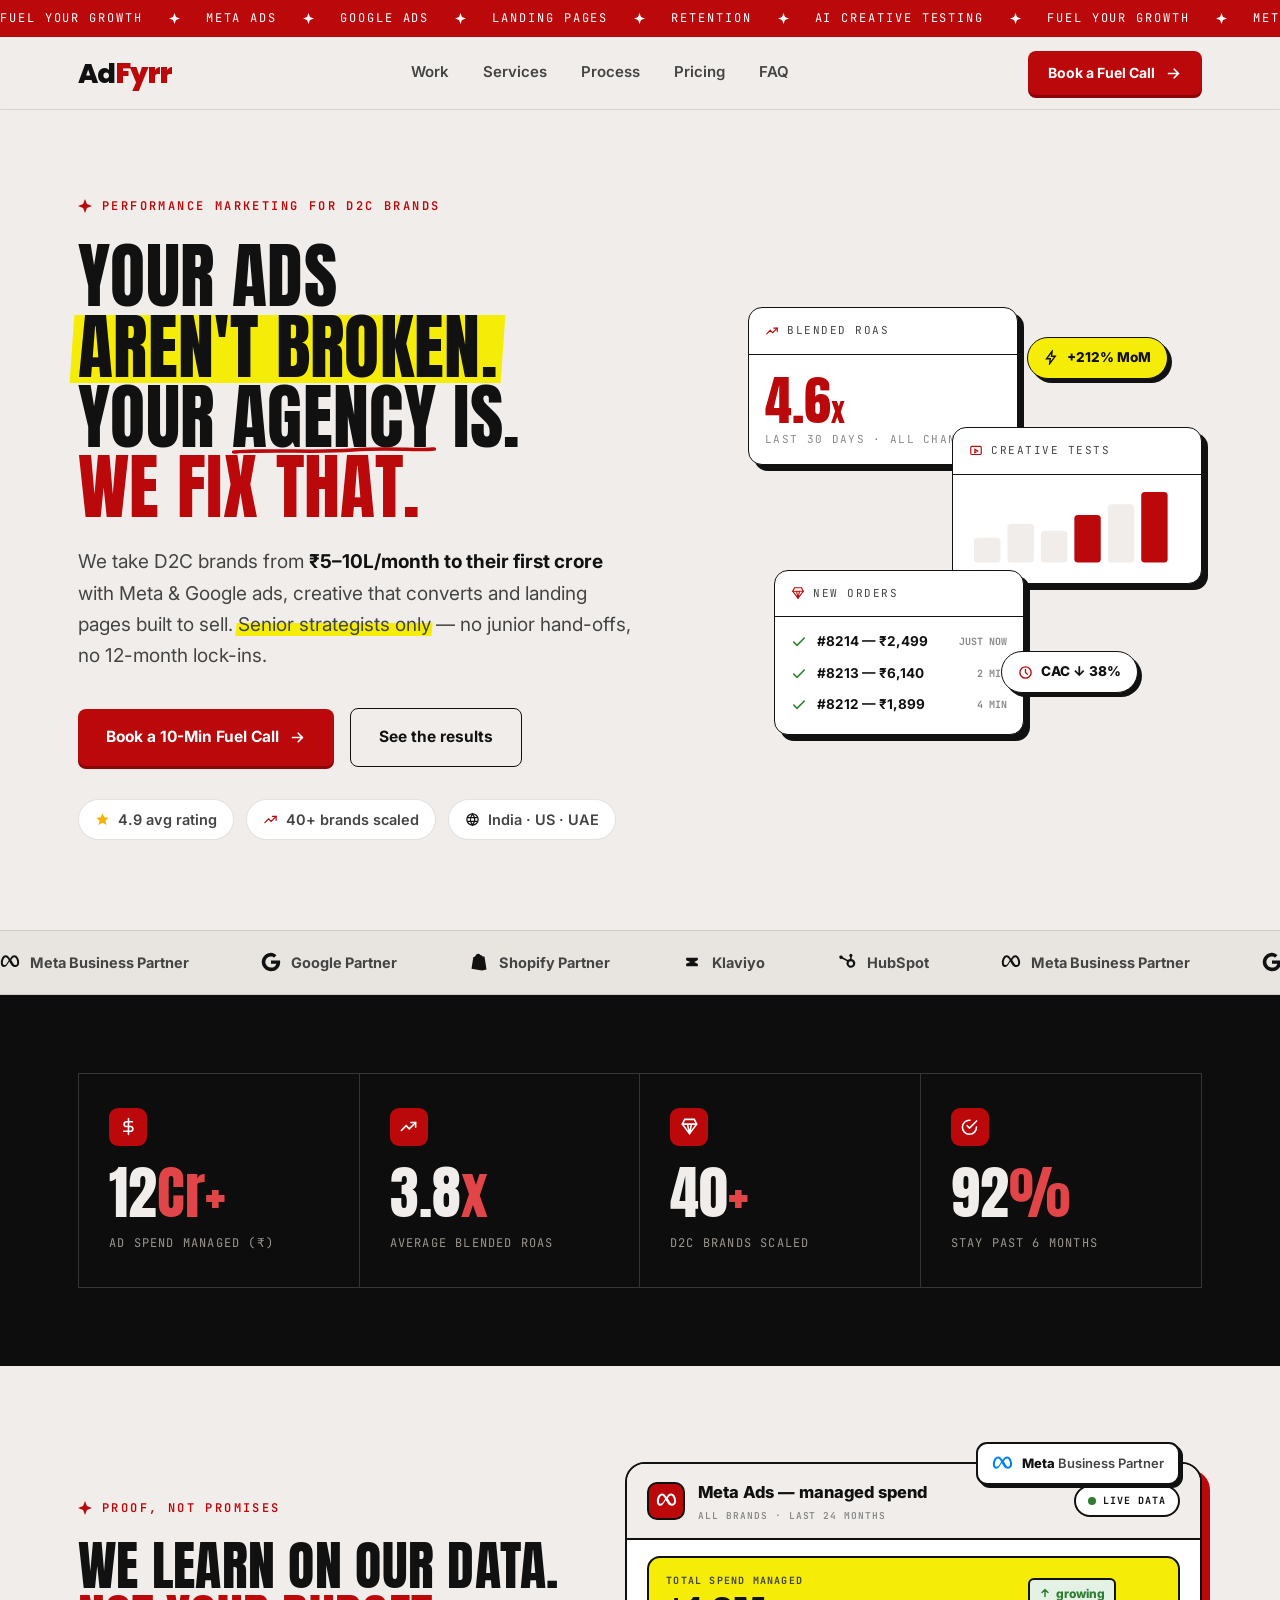
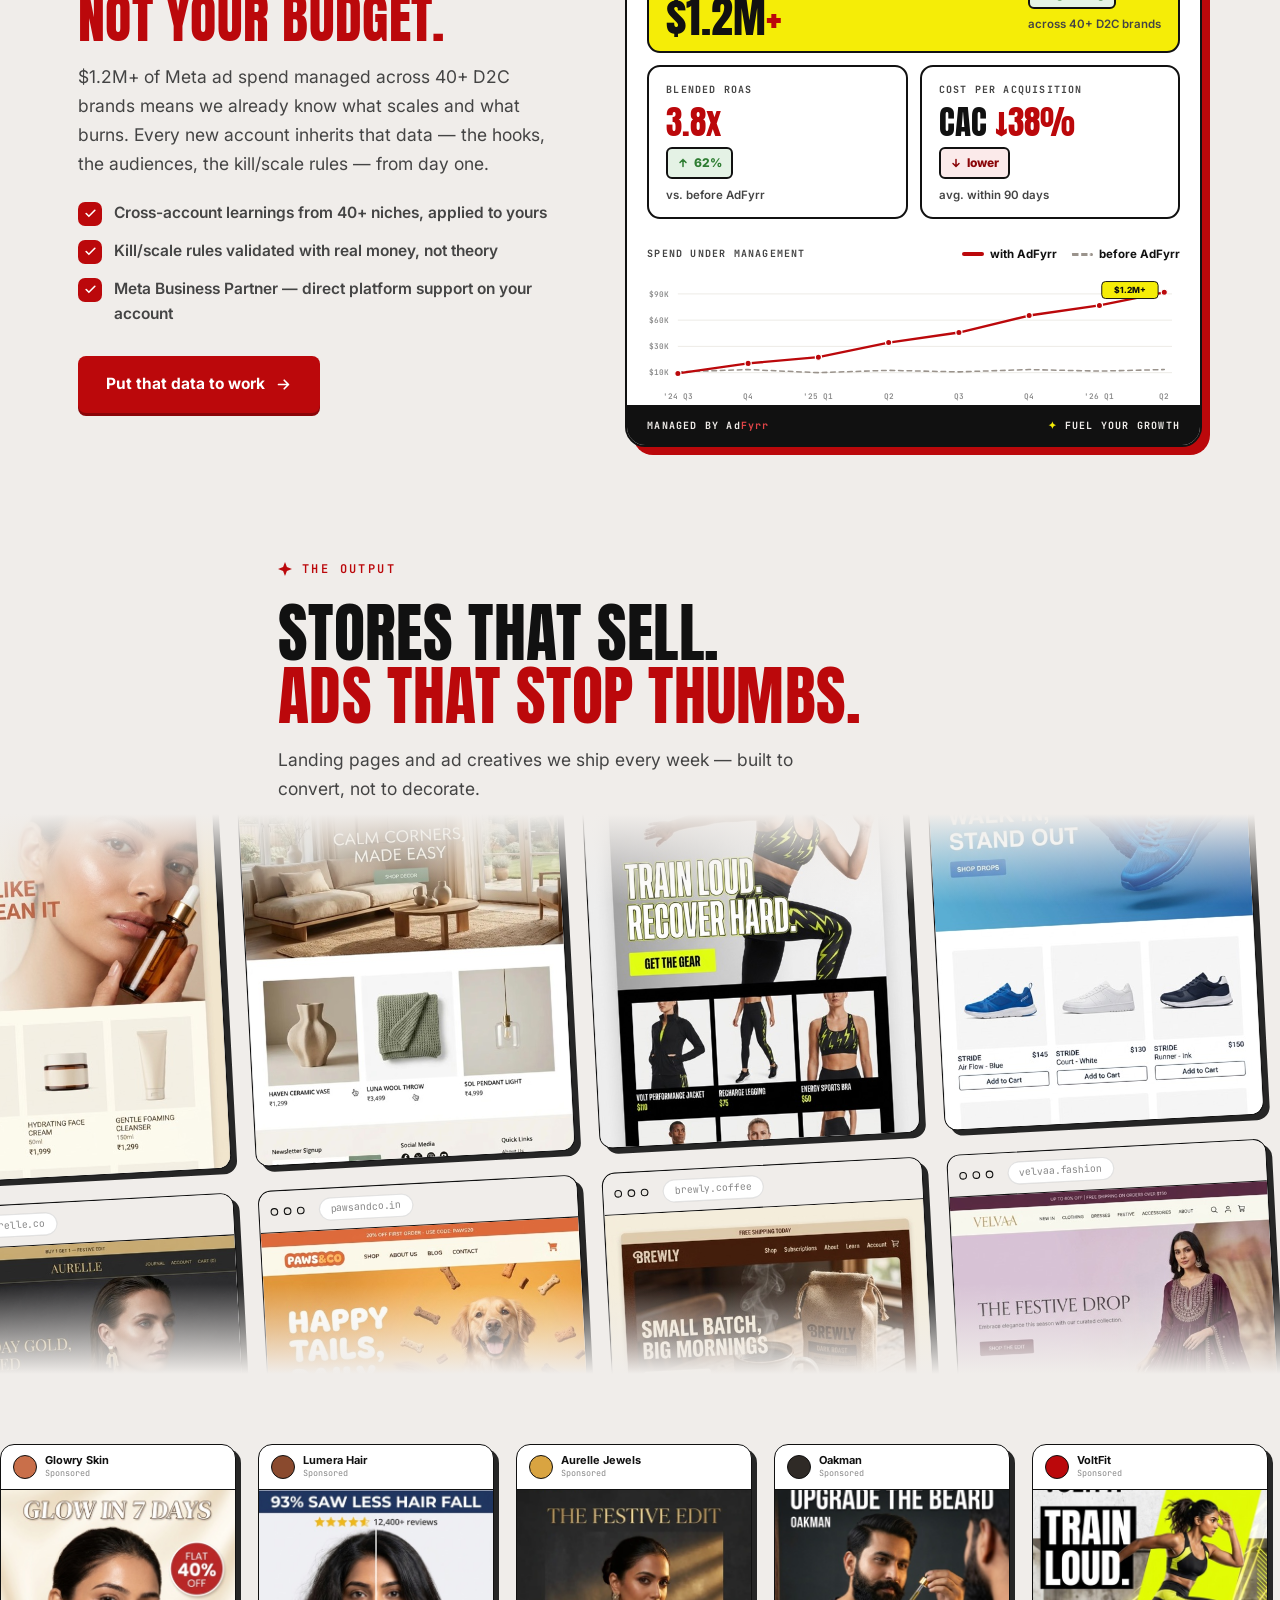
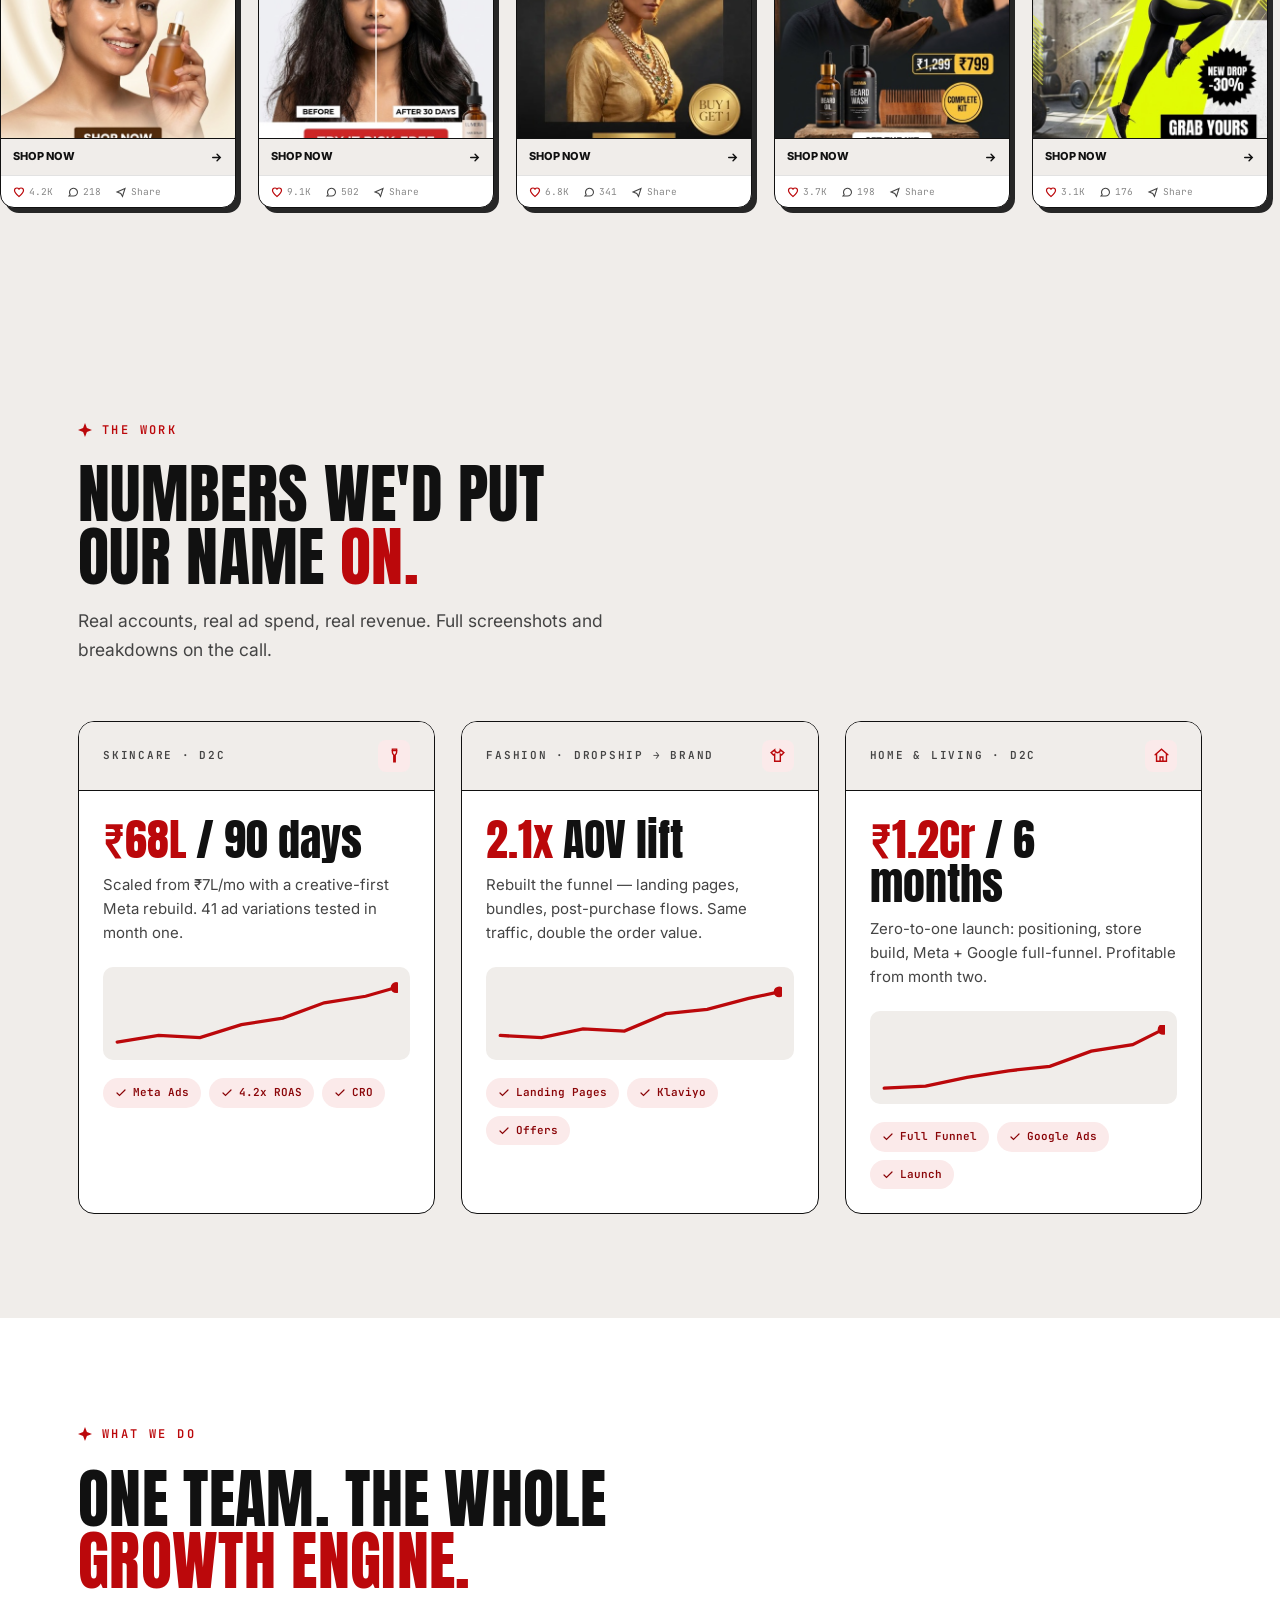
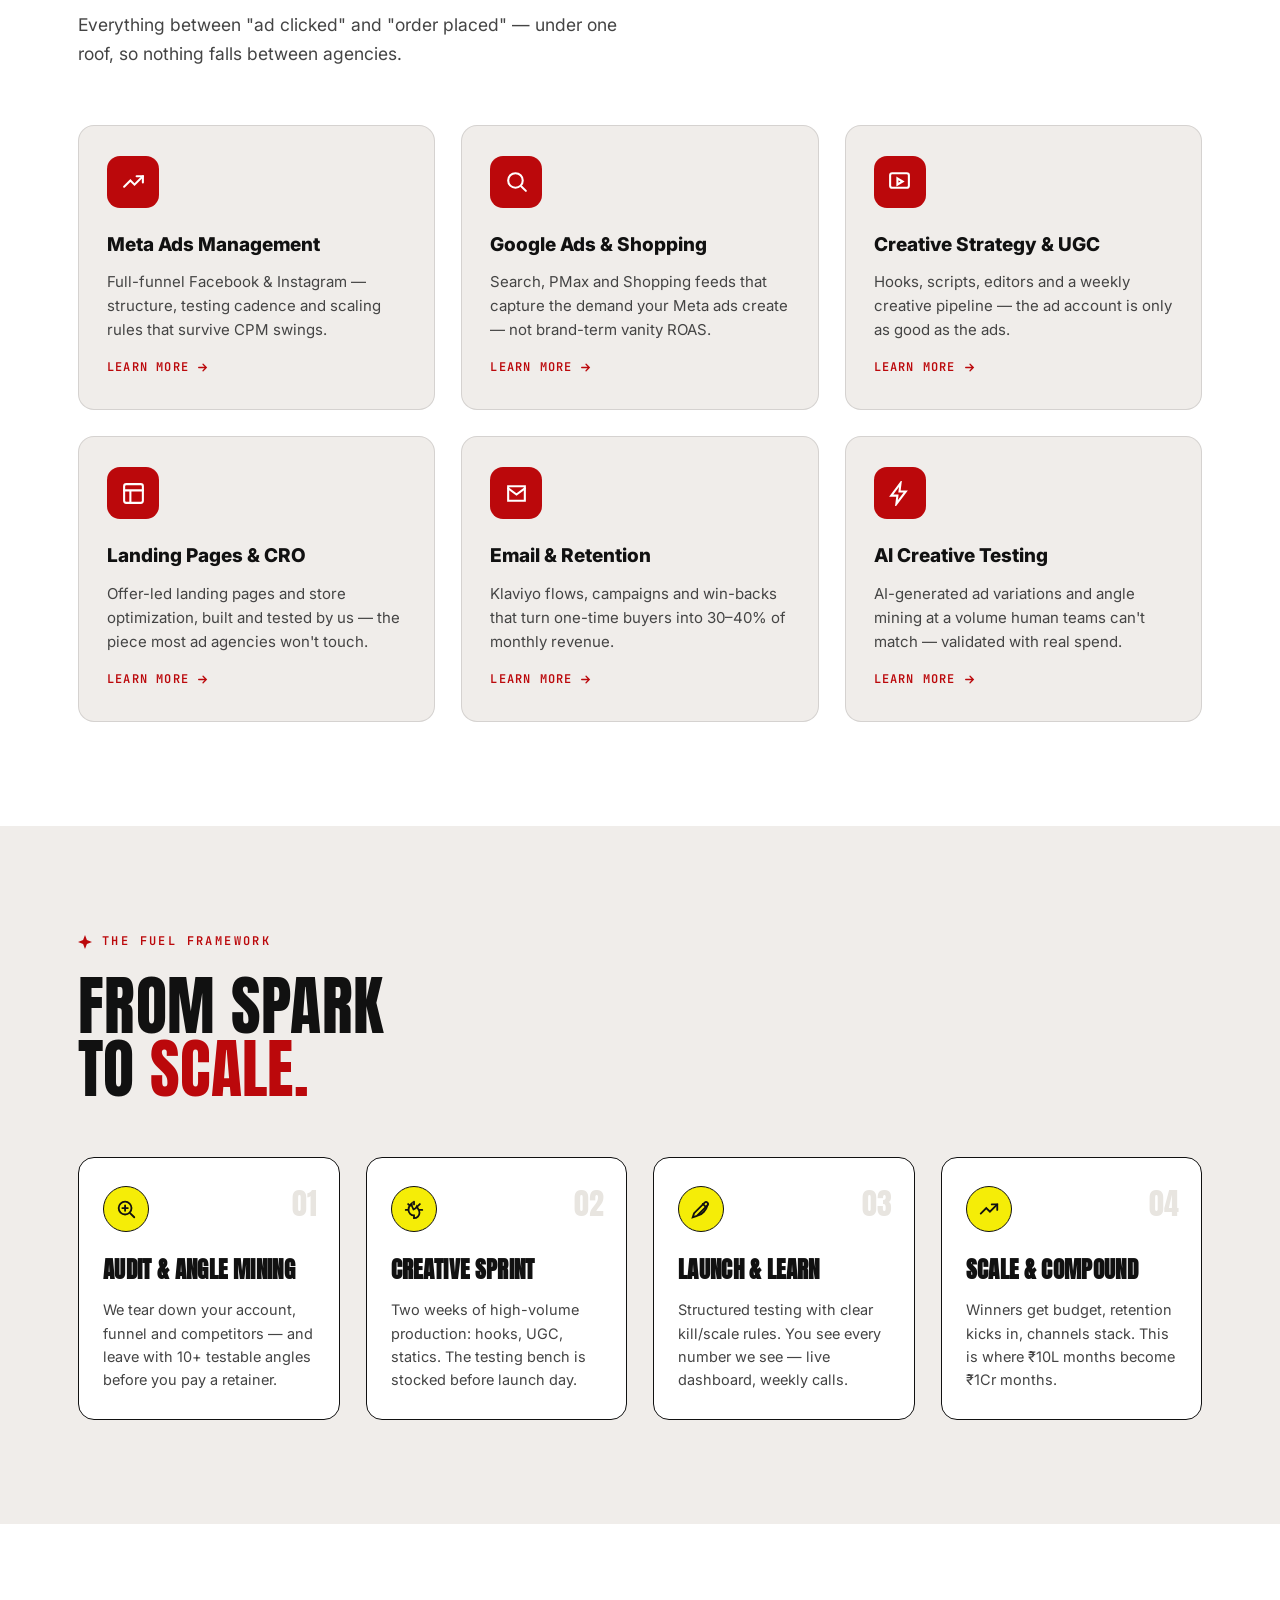
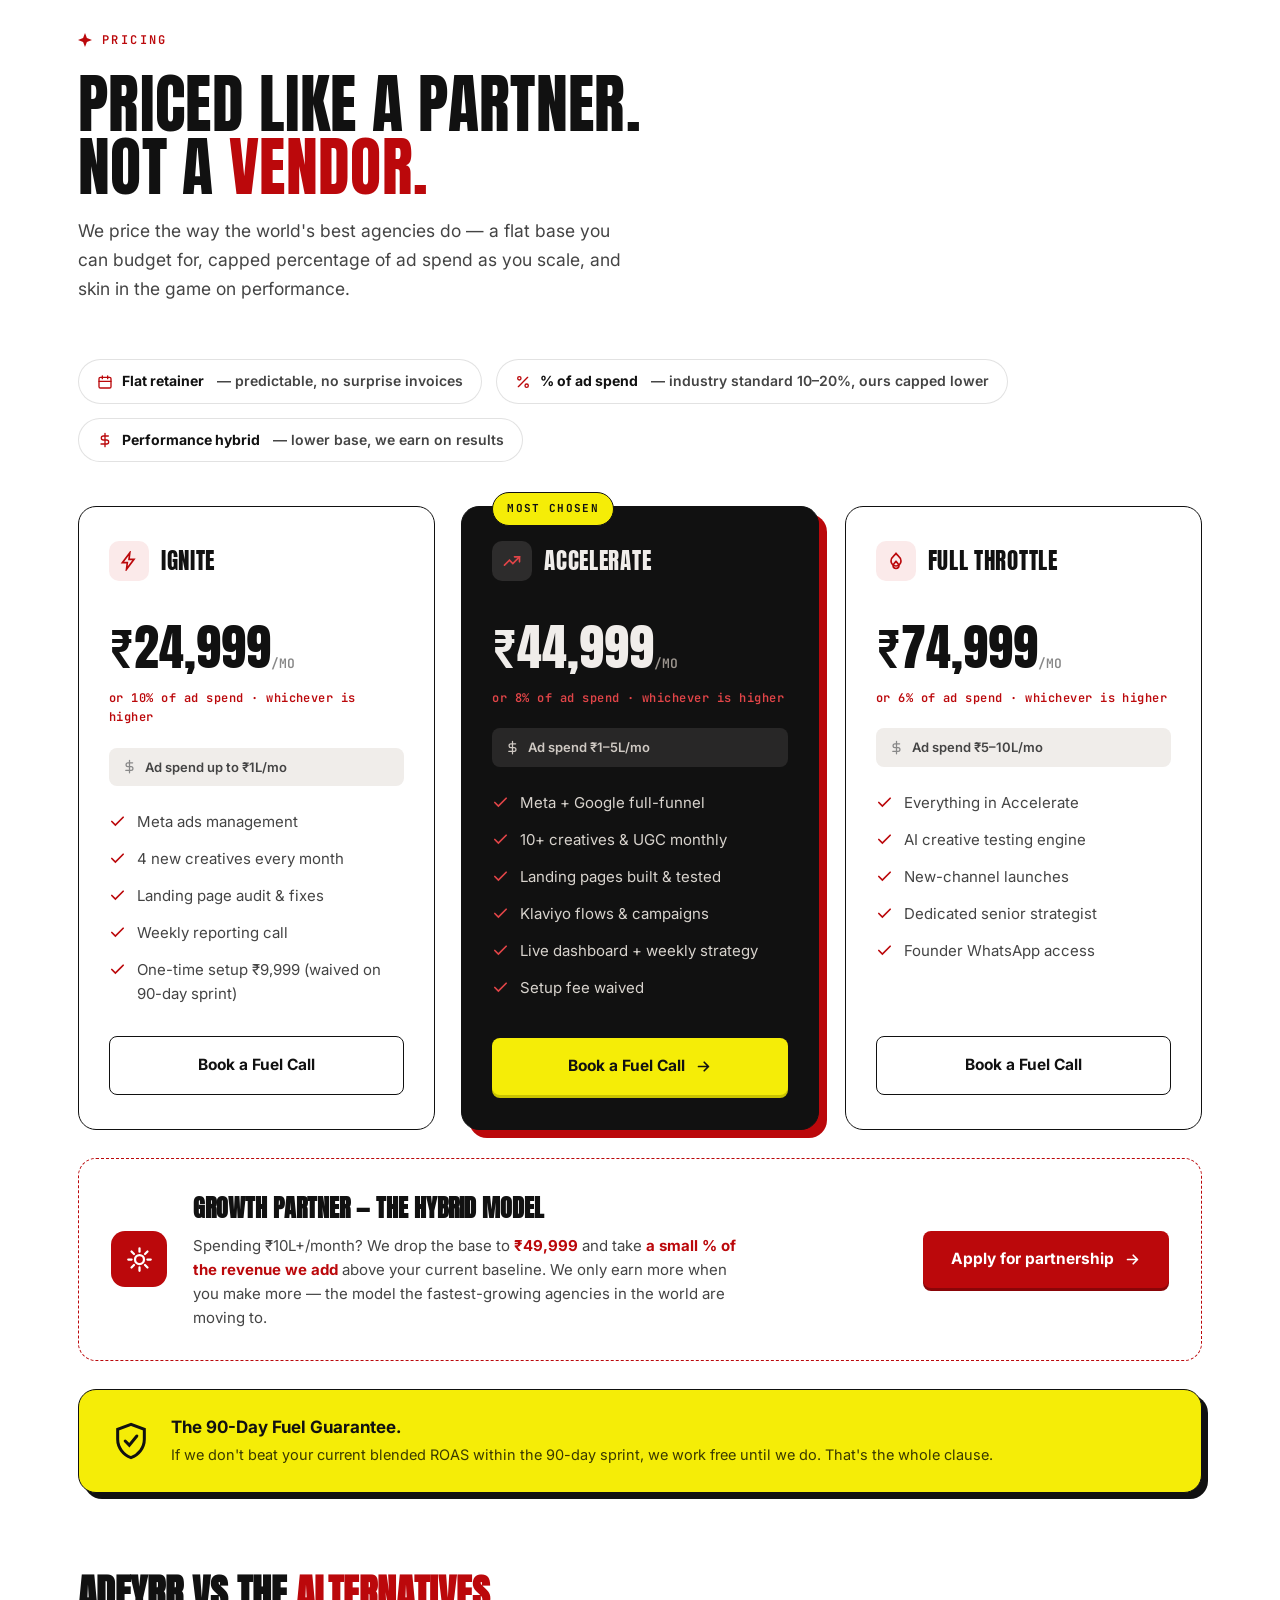
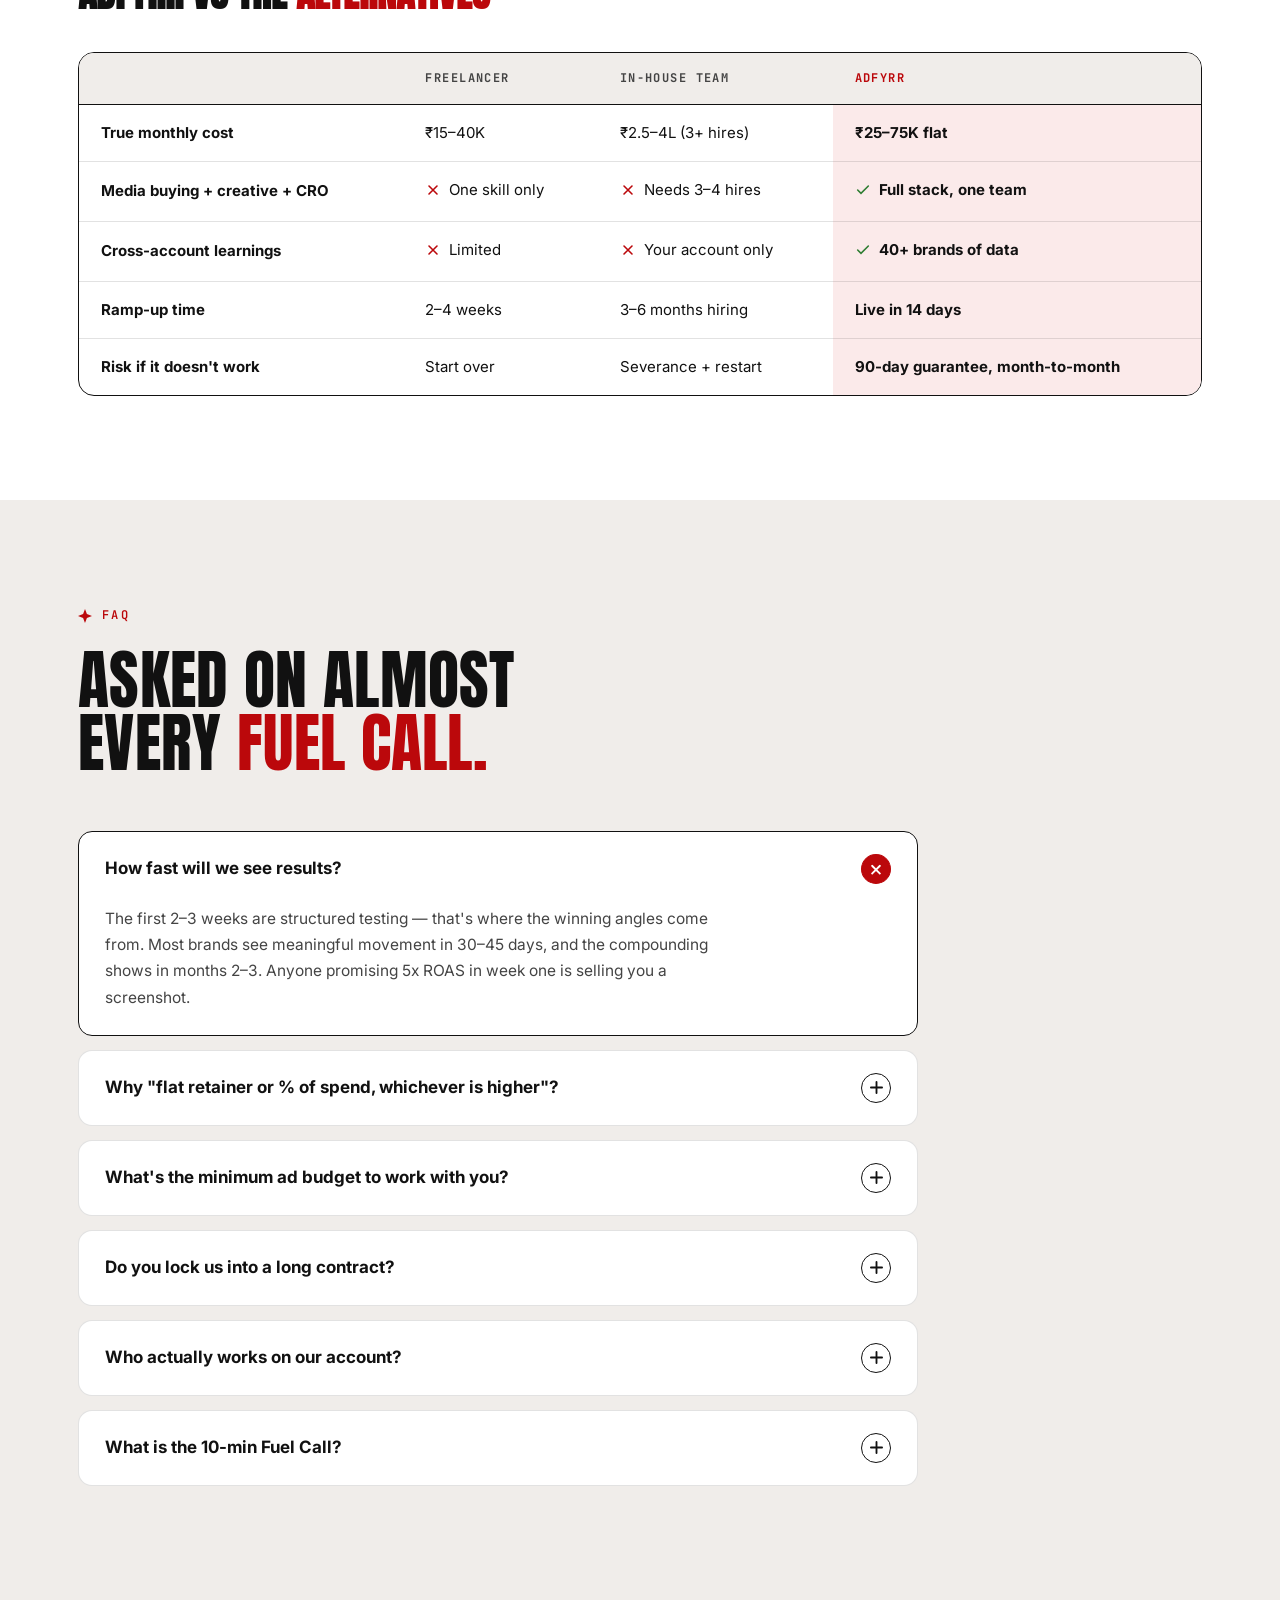
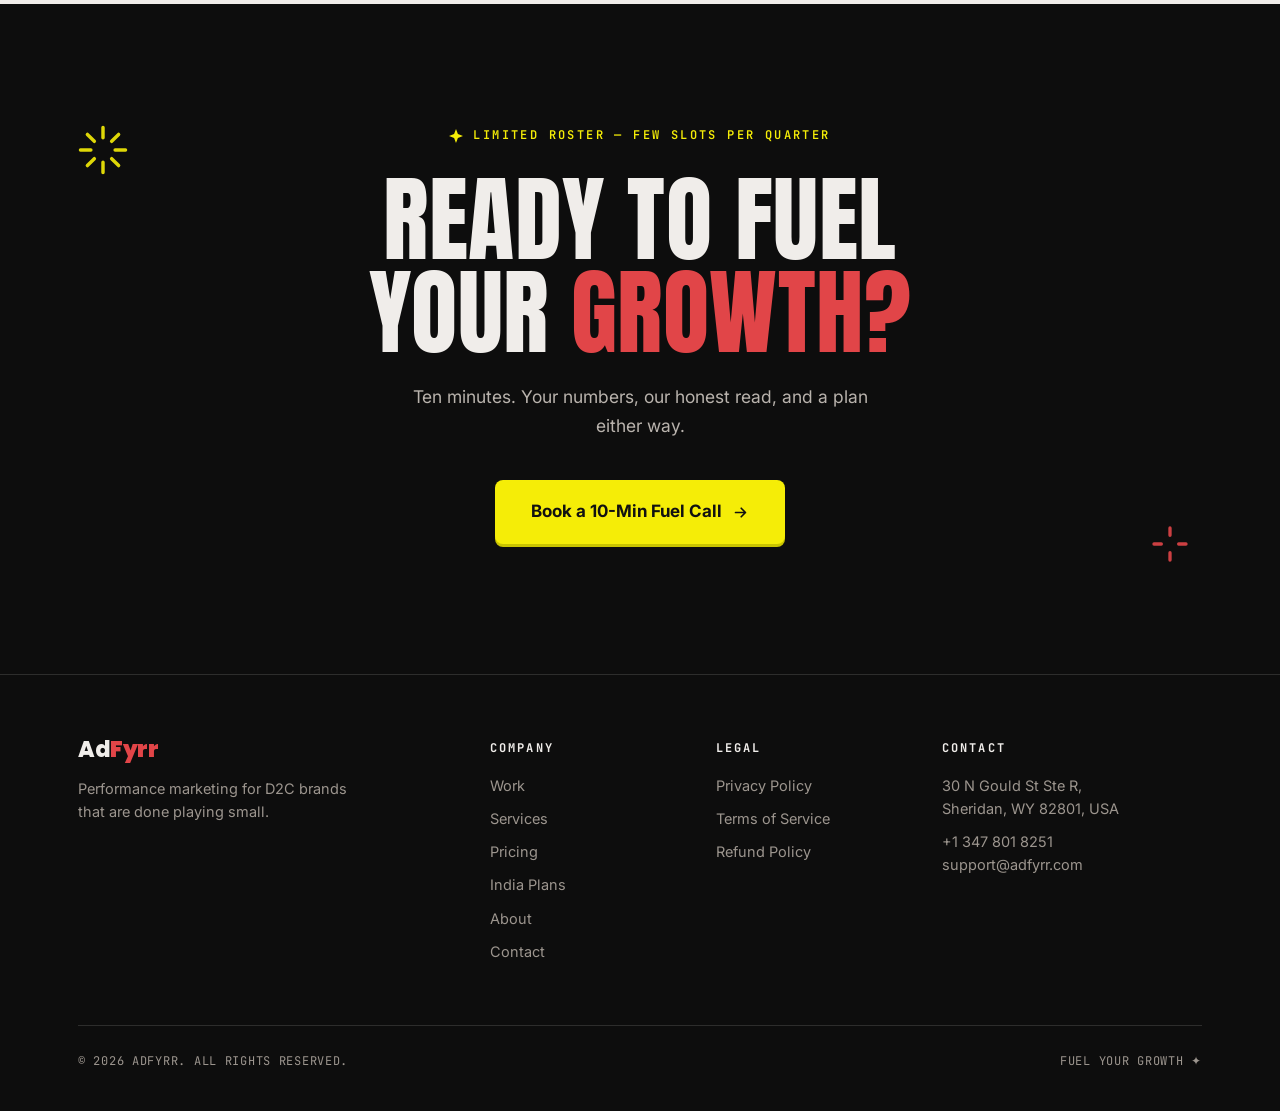
==== commit 8c81922f: "Split spend-proof section: reasoning copy left, compact dashboard right - Panel header renamed 'clie" ====
--- a/index.html
+++ b/index.html
@@ -354,50 +354,54 @@
   .approve{background:var(--ink);color:var(--yellow);text-align:center;font-family:var(--mono);font-size:12px;font-weight:600;letter-spacing:.16em;text-transform:uppercase;padding:9px 16px}
 
 
-  /* ---------- spend proof panel ---------- */
-  .spendproof{padding:96px 0 0}
-  .sp-panel{position:relative;background:var(--white);border:2px solid var(--ink);border-radius:22px;box-shadow:10px 10px 0 var(--red);overflow:visible}
-  .sp-inner{overflow:hidden;border-radius:20px}
-  .mbp-badge{position:absolute;top:-26px;right:34px;z-index:3;display:inline-flex;align-items:center;gap:10px;
-    background:var(--white);border:2px solid var(--ink);border-radius:12px;padding:12px 18px;
-    font-size:14.5px;font-weight:600;color:var(--mid);box-shadow:4px 4px 0 var(--ink);
+  /* ---------- spend proof (split) ---------- */
+  .spendproof{padding:96px 0 10px}
+  .sp-grid{display:grid;grid-template-columns:.92fr 1.08fr;gap:56px;align-items:center}
+  @media(max-width:920px){.sp-grid{grid-template-columns:1fr;gap:44px}}
+  .sp-copy h2{font-size:clamp(34px,4.4vw,54px);margin:16px 0 18px}
+  .sp-points{list-style:none;margin:22px 0 30px;padding:0;display:flex;flex-direction:column;gap:13px}
+  .sp-points li{display:flex;gap:12px;align-items:flex-start;font-size:15.5px;color:var(--mid);font-weight:600}
+  .sp-points .ck{flex:none;width:24px;height:24px;border-radius:7px;background:var(--red);display:flex;align-items:center;justify-content:center;margin-top:1px}
+  .sp-points .ck svg{width:13px;height:13px}
+  .sp-panel{position:relative;background:var(--white);border:2px solid var(--ink);border-radius:20px;box-shadow:8px 8px 0 var(--red)}
+  .sp-inner{overflow:hidden;border-radius:18px}
+  .mbp-badge{position:absolute;top:-22px;right:20px;z-index:3;display:inline-flex;align-items:center;gap:9px;
+    background:var(--white);border:2px solid var(--ink);border-radius:11px;padding:9px 14px;
+    font-size:13px;font-weight:600;color:var(--mid);box-shadow:3px 3px 0 var(--ink);
     animation:jingle 3.2s ease-in-out infinite;transform-origin:top center;cursor:default}
   .mbp-badge:hover{animation-duration:.7s}
-  .mbp-badge svg{width:26px;height:26px;flex:none}
+  .mbp-badge svg{width:21px;height:21px;flex:none}
   .mbp-badge b{color:var(--ink);font-weight:800}
   @keyframes jingle{0%,100%{transform:rotate(-2.5deg)}50%{transform:rotate(2.5deg)}}
-  .sp-head{display:flex;align-items:center;gap:16px;padding:22px 30px;border-bottom:2px solid var(--ink);background:var(--cream);flex-wrap:wrap}
-  .sp-av{width:46px;height:46px;border-radius:12px;background:var(--red);display:flex;align-items:center;justify-content:center;border:2px solid var(--ink);flex:none}
-  .sp-av svg{width:26px;height:26px}
-  .sp-head h3{font-size:20px;font-weight:800}
-  .sp-head small{display:block;font-family:var(--mono);font-size:11px;color:var(--lt);font-weight:600;letter-spacing:.1em;margin-top:2px}
-  .sp-live{margin-left:auto;display:inline-flex;align-items:center;gap:8px;font-family:var(--mono);font-size:11.5px;font-weight:700;letter-spacing:.12em;background:var(--white);border:2px solid var(--ink);border-radius:99px;padding:8px 15px}
-  .sp-live i{width:9px;height:9px;border-radius:50%;background:#2E7D32;display:block;animation:pulse 1.6s ease-in-out infinite}
+  .sp-head{display:flex;align-items:center;gap:13px;padding:15px 20px;border-bottom:2px solid var(--ink);background:var(--cream);flex-wrap:wrap}
+  .sp-av{width:38px;height:38px;border-radius:10px;background:var(--red);display:flex;align-items:center;justify-content:center;border:2px solid var(--ink);flex:none}
+  .sp-av svg{width:21px;height:21px}
+  .sp-head h3{font-size:16.5px;font-weight:800}
+  .sp-head small{display:block;font-family:var(--mono);font-size:9.5px;color:var(--lt);font-weight:600;letter-spacing:.1em;margin-top:2px}
+  .sp-live{margin-left:auto;display:inline-flex;align-items:center;gap:7px;font-family:var(--mono);font-size:10px;font-weight:700;letter-spacing:.1em;background:var(--white);border:2px solid var(--ink);border-radius:99px;padding:6px 12px}
+  .sp-live i{width:8px;height:8px;border-radius:50%;background:#2E7D32;display:block;animation:pulse 1.6s ease-in-out infinite}
   @keyframes pulse{0%,100%{opacity:1;transform:scale(1)}50%{opacity:.35;transform:scale(.7)}}
-  .sp-chips{display:flex;gap:10px;padding:20px 30px 0;flex-wrap:wrap}
-  .sp-chips span{font-size:14px;font-weight:700;padding:8px 18px;border-radius:8px;border:2px solid var(--line);color:var(--mid);transition:border-color .2s,transform .2s var(--ease)}
-  .sp-chips span:hover{border-color:var(--ink);transform:translateY(-2px)}
-  .sp-chips .on{background:var(--red);border-color:var(--ink);color:#fff;box-shadow:0 3px 0 var(--red-dk)}
-  .sp-kpis{display:grid;grid-template-columns:repeat(3,1fr);gap:16px;padding:20px 30px 6px}
-  @media(max-width:880px){.sp-kpis{grid-template-columns:1fr}}
-  .sp-kpi{border:2px solid var(--ink);border-radius:15px;padding:20px 22px 18px;background:var(--white);transition:transform .22s var(--ease),box-shadow .22s var(--ease)}
-  .sp-kpi:hover{transform:translate(-3px,-3px);box-shadow:6px 6px 0 var(--ink)}
-  .sp-kpi.feat{background:var(--yellow)}
-  .sp-kpi.feat:hover{box-shadow:6px 6px 0 var(--red)}
-  .sp-kpi .lbl{font-family:var(--mono);font-size:11.5px;font-weight:700;letter-spacing:.13em;color:var(--mid);text-transform:uppercase}
-  .sp-kpi .num{font-family:var(--disp);font-size:clamp(40px,4.4vw,58px);line-height:1;margin:10px 0 10px;font-variant-numeric:tabular-nums}
+  .sp-kpis{display:grid;grid-template-columns:1fr 1fr;gap:12px;padding:16px 20px 4px}
+  .sp-kpi{border:2px solid var(--ink);border-radius:13px;padding:15px 17px 13px;background:var(--white);transition:transform .22s var(--ease),box-shadow .22s var(--ease)}
+  .sp-kpi:hover{transform:translate(-3px,-3px);box-shadow:5px 5px 0 var(--ink)}
+  .sp-kpi.feat{grid-column:1/-1;background:var(--yellow);display:flex;align-items:center;justify-content:space-between;gap:14px;flex-wrap:wrap}
+  .sp-kpi.feat:hover{box-shadow:5px 5px 0 var(--red)}
+  .sp-kpi .lbl{font-family:var(--mono);font-size:10px;font-weight:700;letter-spacing:.12em;color:var(--mid);text-transform:uppercase}
+  .sp-kpi .num{font-family:var(--disp);font-size:clamp(28px,2.6vw,38px);line-height:1;margin:8px 0 8px;font-variant-numeric:tabular-nums}
+  .sp-kpi.feat .num{font-size:clamp(38px,3.4vw,52px);margin:6px 0 0}
   .sp-kpi .num .red{color:var(--red)}
-  .sp-bdg{display:inline-flex;align-items:center;gap:6px;font-size:13.5px;font-weight:800;padding:5px 11px;border-radius:7px;border:2px solid var(--ink)}
+  .sp-bdg{display:inline-flex;align-items:center;gap:5px;font-size:12px;font-weight:800;padding:4px 9px;border-radius:6px;border:2px solid var(--ink)}
   .sp-bdg.up{background:#E4F2E5;color:#2E7D32}
   .sp-bdg.dn{background:var(--red-pale);color:var(--red-dk)}
-  .sp-kpi .sub{font-size:13px;color:var(--mid);font-weight:600;margin-left:8px}
-  .sp-chart{padding:14px 30px 4px}
-  .sp-ct{display:flex;align-items:center;gap:20px;margin-bottom:4px;flex-wrap:wrap}
-  .sp-ct h4{font-family:var(--mono);font-size:12px;font-weight:700;letter-spacing:.13em;color:var(--mid)}
-  .sp-leg{display:flex;gap:20px;margin-left:auto}
-  .sp-leg span{display:inline-flex;align-items:center;gap:8px;font-size:13.5px;font-weight:700}
-  .sp-leg .k{width:28px;height:4px;border-radius:3px;display:block;background:var(--red)}
-  .sp-leg .k.grey{background:none;border-top:3.5px dashed #9A938C;height:0}
+  .sp-kpi .sub{display:block;font-size:11.5px;color:var(--mid);font-weight:600;margin-top:7px}
+  .sp-kpi.feat .sub{margin-top:6px}
+  .sp-chart{padding:10px 20px 2px}
+  .sp-ct{display:flex;align-items:center;gap:14px;margin-bottom:4px;flex-wrap:wrap}
+  .sp-ct h4{font-family:var(--mono);font-size:10px;font-weight:700;letter-spacing:.12em;color:var(--mid)}
+  .sp-leg{display:flex;gap:14px;margin-left:auto}
+  .sp-leg span{display:inline-flex;align-items:center;gap:6px;font-size:11.5px;font-weight:700}
+  .sp-leg .k{width:22px;height:4px;border-radius:3px;display:block;background:var(--red)}
+  .sp-leg .k.grey{background:none;border-top:3px dashed #9A938C;height:0}
   .sp-plot{width:100%;height:auto;display:block}
   .spendline{stroke-dasharray:1600;stroke-dashoffset:1600;transition:stroke-dashoffset 2.4s var(--ease) .4s}
   .rv.in .spendline{stroke-dashoffset:0}
@@ -409,15 +413,15 @@
   .rv.in .spdots circle:nth-child(7){transition-delay:2.3s}.rv.in .spdots circle:nth-child(8){transition-delay:2.6s}
   .sp-flag{opacity:0;transition:opacity .5s ease 2.7s;transform-origin:center}
   .rv.in .sp-flag{opacity:1;animation:jingle 2.8s ease-in-out 3.2s infinite}
-  .sp-foot{display:flex;align-items:center;justify-content:space-between;gap:10px;padding:15px 30px;border-top:2px solid var(--ink);background:var(--ink);color:var(--cream);font-family:var(--mono);font-size:12px;font-weight:700;letter-spacing:.14em;flex-wrap:wrap}
+  .sp-foot{display:flex;align-items:center;justify-content:space-between;gap:8px;padding:11px 20px;border-top:2px solid var(--ink);background:var(--ink);color:var(--cream);font-family:var(--mono);font-size:10px;font-weight:700;letter-spacing:.12em;flex-wrap:wrap}
   .sp-foot b{color:var(--yellow)}
   .sp-foot .wm i{font-style:normal;color:var(--red-lt)}
   @media(max-width:760px){
     .spendproof{padding:56px 0 0}
-    .mbp-badge{top:-20px;right:14px;padding:9px 13px;font-size:12.5px}
-    .mbp-badge svg{width:20px;height:20px}
-    .sp-head,.sp-chips,.sp-kpis,.sp-chart,.sp-foot{padding-left:18px;padding-right:18px}
+    .mbp-badge{top:-19px;right:12px;padding:8px 11px;font-size:12px}
+    .mbp-badge svg{width:18px;height:18px}
     .sp-live{margin-left:0}
+    .sp-points{margin:18px 0 24px}
   }
   @media(prefers-reduced-motion:reduce){
     .mbp-badge,.sp-live i,.rv.in .sp-flag{animation:none}
@@ -541,34 +545,52 @@
 
 <!-- ============ SPEND PROOF ============ -->
 <section class="spendproof">
-  <div class="wrap">
-    <div class="sp-panel rv">
+  <div class="wrap sp-grid">
+    <div class="sp-copy">
+      <span class="eyebrow rv"><svg viewBox="0 0 14 14" fill="#BB080B"><path d="M7 0l1.9 5.1L14 7 8.9 8.9 7 14 5.1 8.9 0 7l5.1-1.9z"/></svg> Proof, not promises</span>
+      <h2 class="disp rv rv-d1">We learn on our data.<br><span class="em">Not your budget.</span></h2>
+      <p class="sec-sub rv rv-d2">$1.2M+ of Meta ad spend managed across 40+ D2C brands means we already know what scales and what burns. Every new account inherits that data — the hooks, the audiences, the kill/scale rules — from day one.</p>
+      <ul class="sp-points rv rv-d3">
+        <li><span class="ck"><svg viewBox="0 0 24 24" fill="none" stroke="#fff" stroke-width="3" stroke-linecap="round"><path d="m4 12 5 5L20 6"/></svg></span>Cross-account learnings from 40+ niches, applied to yours</li>
+        <li><span class="ck"><svg viewBox="0 0 24 24" fill="none" stroke="#fff" stroke-width="3" stroke-linecap="round"><path d="m4 12 5 5L20 6"/></svg></span>Kill/scale rules validated with real money, not theory</li>
+        <li><span class="ck"><svg viewBox="0 0 24 24" fill="none" stroke="#fff" stroke-width="3" stroke-linecap="round"><path d="m4 12 5 5L20 6"/></svg></span>Meta Business Partner — direct platform support on your account</li>
+      </ul>
+      <a class="btn btn-red rv rv-d4" href="contact.html">Put that data to work <svg viewBox="0 0 24 24" fill="none" stroke="currentColor" stroke-width="2.4" stroke-linecap="round" stroke-linejoin="round"><path d="M5 12h14M13 6l6 6-6 6"/></svg></a>
+    </div>
+
+    <div class="sp-panel rv rv-d1">
       <span class="mbp-badge"><svg viewBox="0 0 24 24" fill="#0081FB"><path d="M6.9 4C3.6 4 1 8.2 1 13.1 1 16 2.4 18 4.8 18c1.7 0 3-1 4.7-3.9l1.6-2.7 1.9 3.3C14.9 17.9 16.5 18 18.2 18c2.4 0 4.8-2 4.8-5.2C23 8 20.4 4 17.2 4c-1.9 0-3.5 1.3-5.2 4.1C10.3 5.3 8.8 4 6.9 4Zm0 2.4c1.1 0 2.1 1 3.6 3.5l-1.8 3C7.3 15.2 6.4 15.7 5.3 15.7c-1.2 0-1.9-1-1.9-2.7 0-3.5 1.7-6.6 3.5-6.6Zm10.2 0c1.9 0 3.5 3 3.5 6.5 0 1.8-.7 2.8-2 2.8-1.1 0-1.7-.5-3.2-2.9l-1.9-3.2c1.5-2.4 2.5-3.2 3.6-3.2Z"/></svg> <span><b>Meta</b> Business Partner</span></span>
       <div class="sp-inner">
       <div class="sp-head">
         <div class="sp-av"><svg viewBox="0 0 24 24" fill="#fff"><path d="M6.9 4C3.6 4 1 8.2 1 13.1 1 16 2.4 18 4.8 18c1.7 0 3-1 4.7-3.9l1.6-2.7 1.9 3.3C14.9 17.9 16.5 18 18.2 18c2.4 0 4.8-2 4.8-5.2C23 8 20.4 4 17.2 4c-1.9 0-3.5 1.3-5.2 4.1C10.3 5.3 8.8 4 6.9 4Zm0 2.4c1.1 0 2.1 1 3.6 3.5l-1.8 3C7.3 15.2 6.4 15.7 5.3 15.7c-1.2 0-1.9-1-1.9-2.7 0-3.5 1.7-6.6 3.5-6.6Zm10.2 0c1.9 0 3.5 3 3.5 6.5 0 1.8-.7 2.8-2 2.8-1.1 0-1.7-.5-3.2-2.9l-1.9-3.2c1.5-2.4 2.5-3.2 3.6-3.2Z"/></svg></div>
         <div>
-          <h3>Meta Ads — client accounts</h3>
+          <h3>Meta Ads — managed spend</h3>
           <small>ALL BRANDS · LAST 24 MONTHS</small>
         </div>
         <span class="sp-live"><i></i> LIVE DATA</span>
       </div>
-      <div class="sp-chips"><span class="on">Meta Spend</span><span>Campaigns</span><span>Ad sets</span><span>Ads</span></div>
       <div class="sp-kpis">
         <div class="sp-kpi feat">
-          <div class="lbl">Total spend managed</div>
-          <div class="num">$<span class="num-mono" data-count="1.2" data-dec="1">0.0</span>M<span class="red">+</span></div>
-          <span class="sp-bdg up"><svg width="13" height="13" viewBox="0 0 24 24" fill="none" stroke="#2E7D32" stroke-width="3" stroke-linecap="round"><path d="M12 19V5M6 11l6-6 6 6"/></svg> growing</span><span class="sub">across 40+ D2C brands</span>
+          <div>
+            <div class="lbl">Total spend managed</div>
+            <div class="num">$<span class="num-mono" data-count="1.2" data-dec="1">0.0</span>M<span class="red">+</span></div>
+          </div>
+          <div>
+            <span class="sp-bdg up"><svg width="12" height="12" viewBox="0 0 24 24" fill="none" stroke="#2E7D32" stroke-width="3" stroke-linecap="round"><path d="M12 19V5M6 11l6-6 6 6"/></svg> growing</span>
+            <span class="sub">across 40+ D2C brands</span>
+          </div>
         </div>
         <div class="sp-kpi">
           <div class="lbl">Blended ROAS</div>
           <div class="num"><span class="red"><span class="num-mono" data-count="3.8" data-dec="1">0.0</span>x</span></div>
-          <span class="sp-bdg up"><svg width="13" height="13" viewBox="0 0 24 24" fill="none" stroke="#2E7D32" stroke-width="3" stroke-linecap="round"><path d="M12 19V5M6 11l6-6 6 6"/></svg> 62%</span><span class="sub">vs. before AdFyrr</span>
+          <span class="sp-bdg up"><svg width="12" height="12" viewBox="0 0 24 24" fill="none" stroke="#2E7D32" stroke-width="3" stroke-linecap="round"><path d="M12 19V5M6 11l6-6 6 6"/></svg> 62%</span>
+          <span class="sub">vs. before AdFyrr</span>
         </div>
         <div class="sp-kpi">
           <div class="lbl">Cost per acquisition</div>
           <div class="num">CAC <span class="red">↓<span class="num-mono" data-count="38">0</span>%</span></div>
-          <span class="sp-bdg dn"><svg width="13" height="13" viewBox="0 0 24 24" fill="none" stroke="#8A0508" stroke-width="3" stroke-linecap="round"><path d="M12 5v14M6 13l6 6 6-6"/></svg> lower</span><span class="sub">avg. within 90 days</span>
+          <span class="sp-bdg dn"><svg width="12" height="12" viewBox="0 0 24 24" fill="none" stroke="#8A0508" stroke-width="3" stroke-linecap="round"><path d="M12 5v14M6 13l6 6 6-6"/></svg> lower</span>
+          <span class="sub">avg. within 90 days</span>
         </div>
       </div>
       <div class="sp-chart">
@@ -578,34 +600,33 @@
         </div>
         <svg class="sp-plot" viewBox="0 0 1380 320" aria-hidden="true">
           <g stroke="#E8E5E0" stroke-width="2">
-            <line x1="70" y1="36" x2="1360" y2="36"/><line x1="70" y1="104" x2="1360" y2="104"/>
-            <line x1="70" y1="172" x2="1360" y2="172"/><line x1="70" y1="240" x2="1360" y2="240"/>
+            <line x1="80" y1="36" x2="1360" y2="36"/><line x1="80" y1="104" x2="1360" y2="104"/>
+            <line x1="80" y1="172" x2="1360" y2="172"/><line x1="80" y1="240" x2="1360" y2="240"/>
           </g>
-          <g font-family="JetBrains Mono,monospace" font-size="15" fill="#888" font-weight="600">
-            <text x="10" y="42">$90K</text><text x="10" y="110">$60K</text><text x="10" y="178">$30K</text><text x="10" y="246">$10K</text>
+          <g font-family="JetBrains Mono,monospace" font-size="20" fill="#888" font-weight="600">
+            <text x="4" y="43">$90K</text><text x="4" y="111">$60K</text><text x="4" y="179">$30K</text><text x="4" y="247">$10K</text>
           </g>
-          <path d="M70 238 L255 232 L440 240 L625 234 L810 238 L995 232 L1180 236 L1340 232" fill="none" stroke="#9A938C" stroke-width="4" stroke-dasharray="12 10" stroke-linecap="round"/>
-          <path class="spendline" d="M70 242 L255 216 L440 200 L625 162 L810 136 L995 92 L1180 66 L1340 32" fill="none" stroke="#BB080B" stroke-width="6" stroke-linecap="round" stroke-linejoin="round"/>
+          <path d="M80 238 L262 232 L444 240 L626 234 L808 238 L990 232 L1172 236 L1340 232" fill="none" stroke="#9A938C" stroke-width="4" stroke-dasharray="12 10" stroke-linecap="round"/>
+          <path class="spendline" d="M80 242 L262 216 L444 200 L626 162 L808 136 L990 92 L1172 66 L1340 32" fill="none" stroke="#BB080B" stroke-width="6" stroke-linecap="round" stroke-linejoin="round"/>
           <g class="spdots" fill="#BB080B" stroke="#fff" stroke-width="3">
-            <circle cx="70" cy="242" r="8"/><circle cx="255" cy="216" r="8"/><circle cx="440" cy="200" r="8"/>
-            <circle cx="625" cy="162" r="8"/><circle cx="810" cy="136" r="8"/><circle cx="995" cy="92" r="8"/>
-            <circle cx="1180" cy="66" r="8"/><circle cx="1340" cy="32" r="8"/>
+            <circle cx="80" cy="242" r="8"/><circle cx="262" cy="216" r="8"/><circle cx="444" cy="200" r="8"/>
+            <circle cx="626" cy="162" r="8"/><circle cx="808" cy="136" r="8"/><circle cx="990" cy="92" r="8"/>
+            <circle cx="1172" cy="66" r="8"/><circle cx="1340" cy="32" r="8"/>
           </g>
           <g class="sp-flag">
-            <rect x="1190" y="6" width="132" height="38" rx="9" fill="#F5ED07" stroke="#111" stroke-width="2.5"/>
-            <text x="1256" y="32" text-anchor="middle" font-family="Inter,sans-serif" font-weight="800" font-size="18" fill="#111">$1.2M+</text>
+            <rect x="1178" y="4" width="146" height="44" rx="10" fill="#F5ED07" stroke="#111" stroke-width="2.5"/>
+            <text x="1251" y="34" text-anchor="middle" font-family="Inter,sans-serif" font-weight="800" font-size="22" fill="#111">$1.2M+</text>
           </g>
-          <g font-family="JetBrains Mono,monospace" font-size="15" fill="#888" font-weight="600" text-anchor="middle">
-            <text x="70" y="305">'24 Q3</text><text x="255" y="305">Q4</text><text x="440" y="305">'25 Q1</text>
-            <text x="625" y="305">Q2</text><text x="810" y="305">Q3</text><text x="995" y="305">Q4</text>
-            <text x="1180" y="305">'26 Q1</text><text x="1340" y="305">Q2</text>
+          <g font-family="JetBrains Mono,monospace" font-size="20" fill="#888" font-weight="600" text-anchor="middle">
+            <text x="80" y="308">'24 Q3</text><text x="262" y="308">Q4</text><text x="444" y="308">'25 Q1</text>
+            <text x="626" y="308">Q2</text><text x="808" y="308">Q3</text><text x="990" y="308">Q4</text>
+            <text x="1172" y="308">'26 Q1</text><text x="1340" y="308">Q2</text>
           </g>
         </svg>
       </div>
       <div class="sp-foot">
         <span class="wm">MANAGED BY Ad<i>Fyrr</i></span>
-        <span><b>✦</b> FUEL YOUR GROWTH <b>✦</b></span>
-        <span>ADFYRR.COM</span>
+        <span><b>✦</b> FUEL YOUR GROWTH</span>
       </div>
       </div>
     </div>
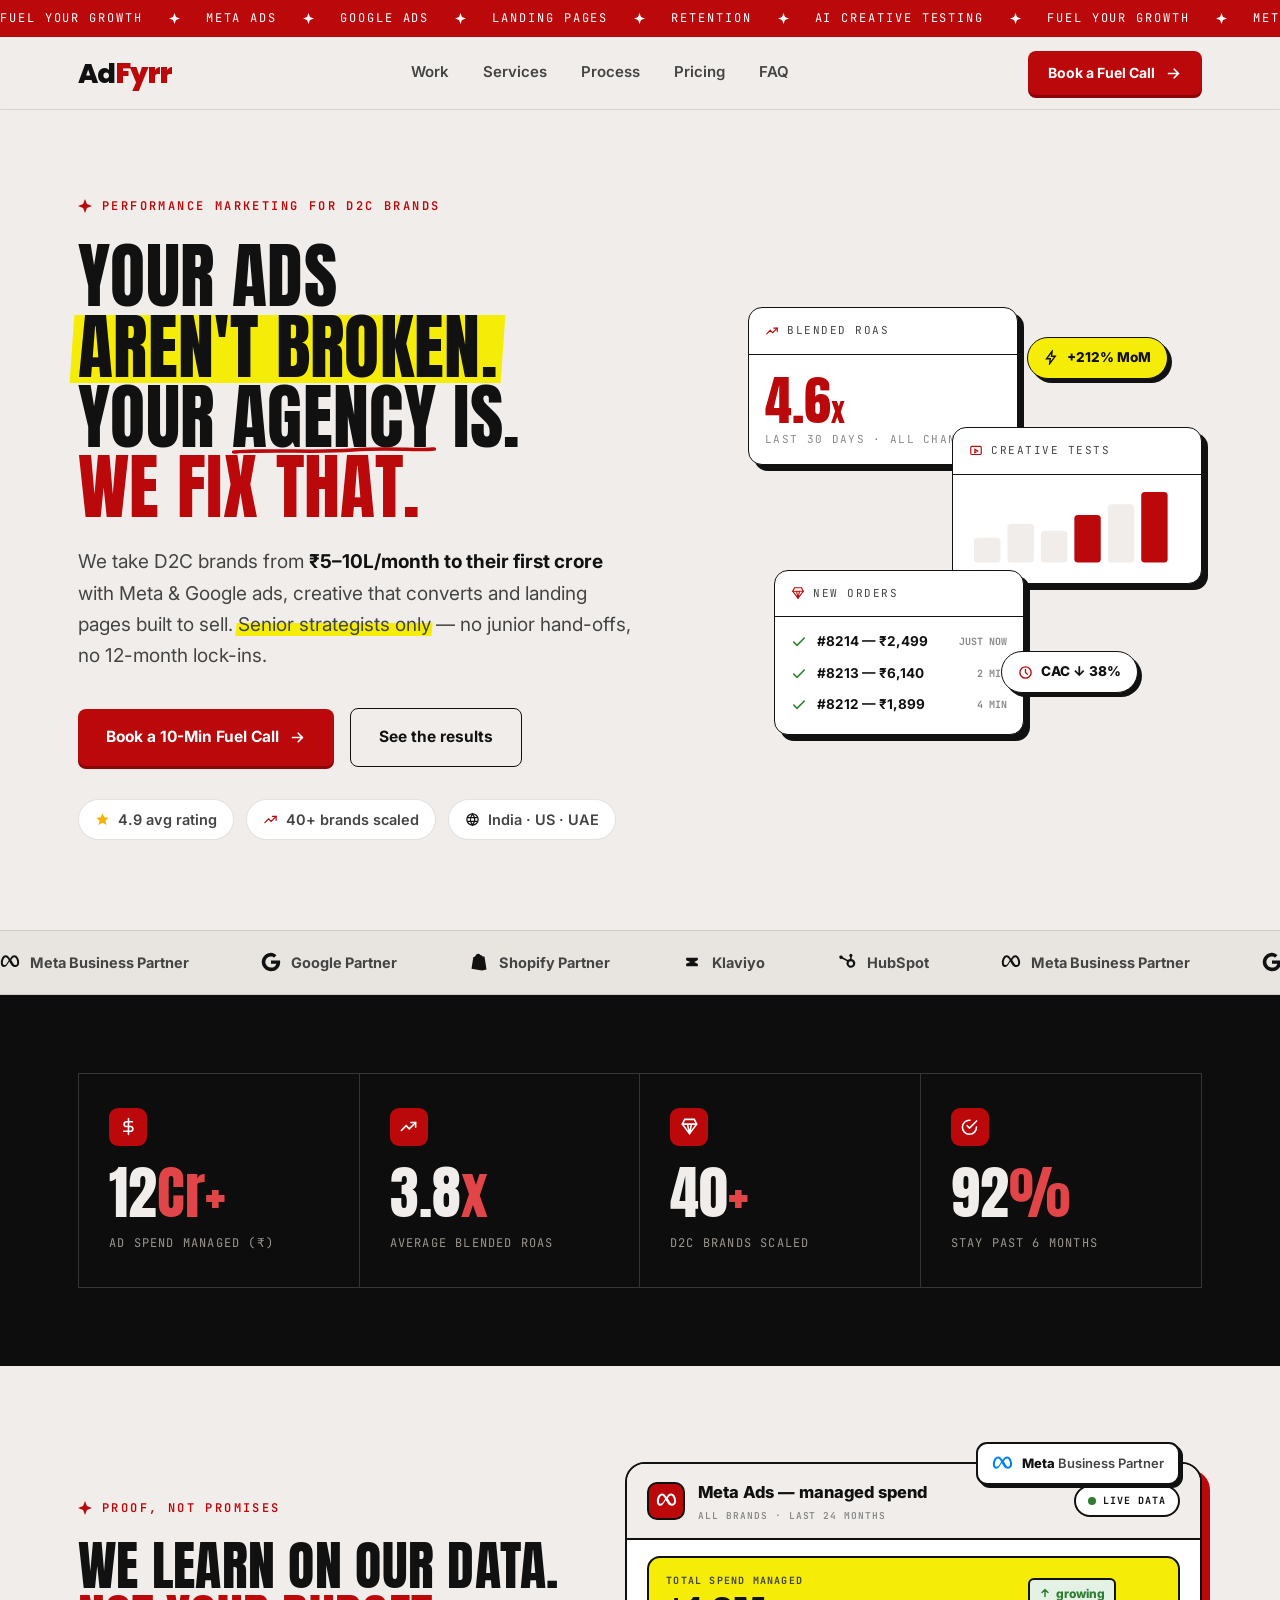
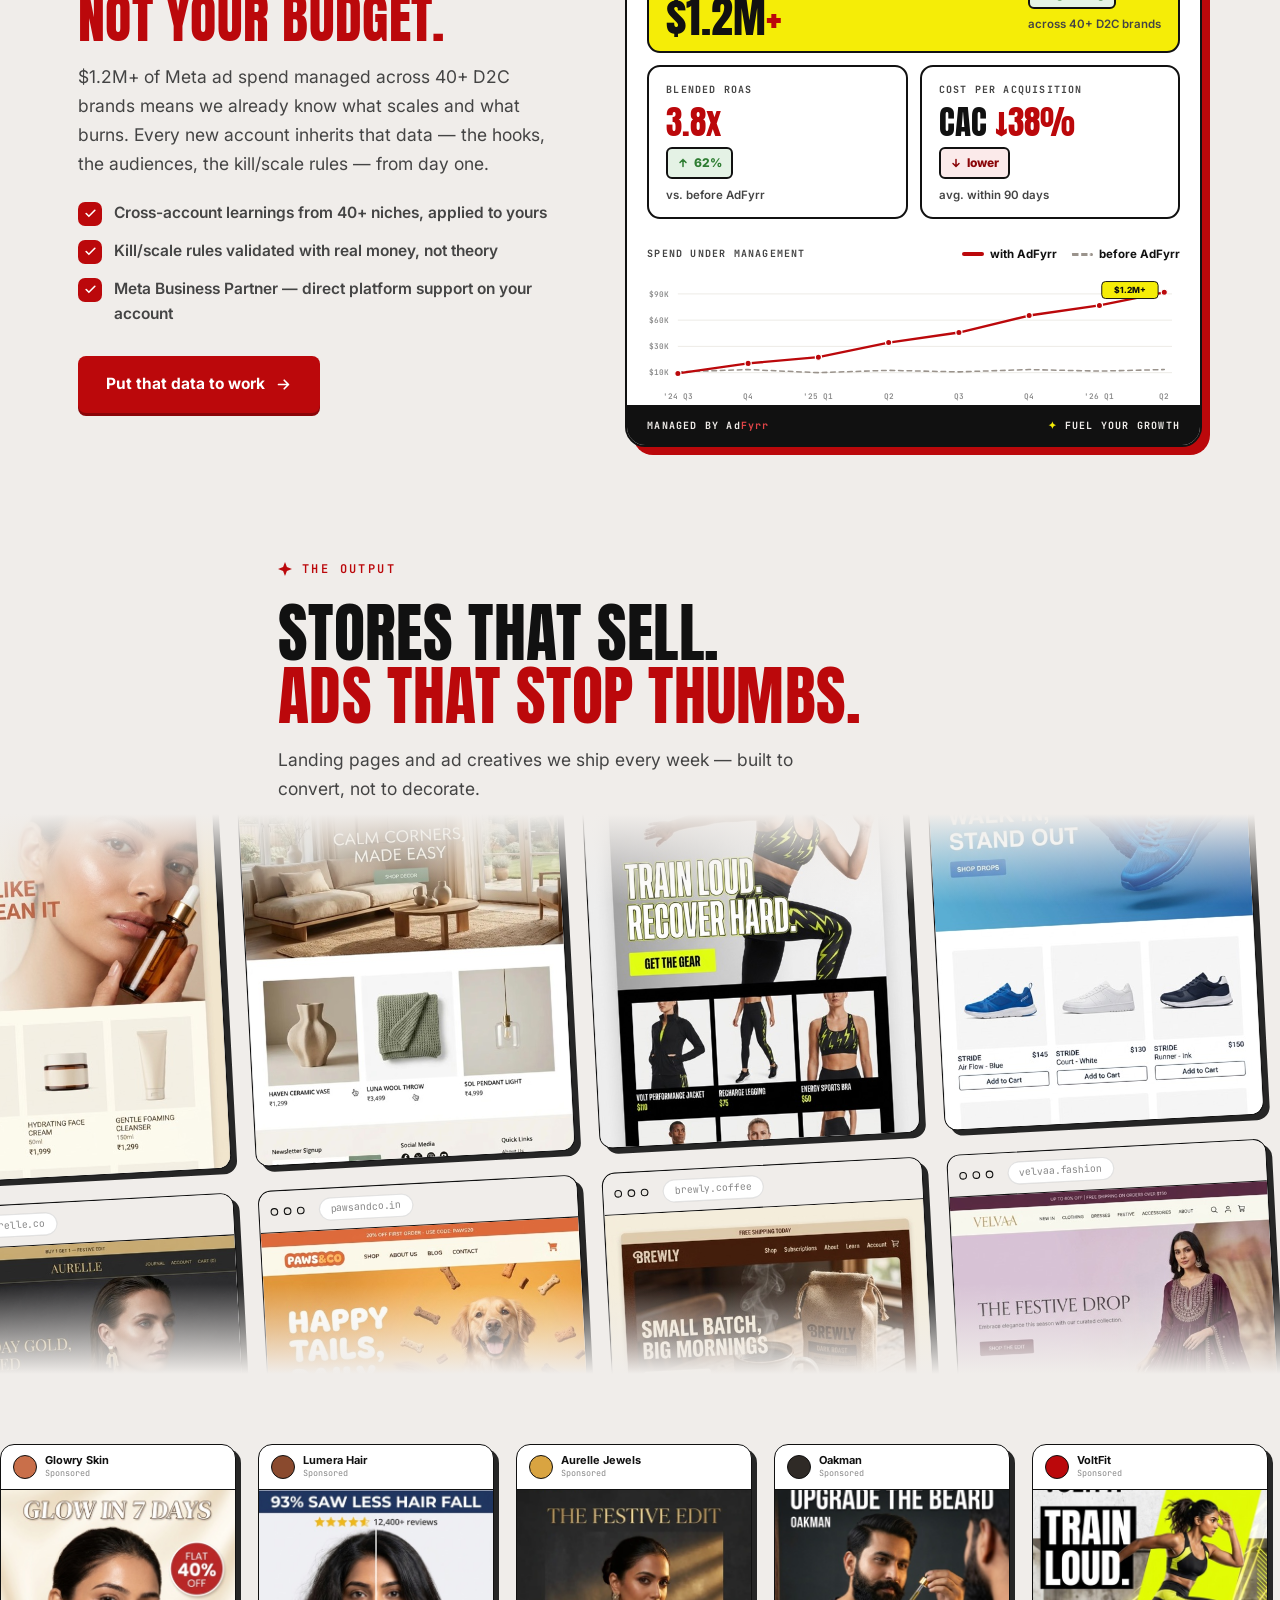
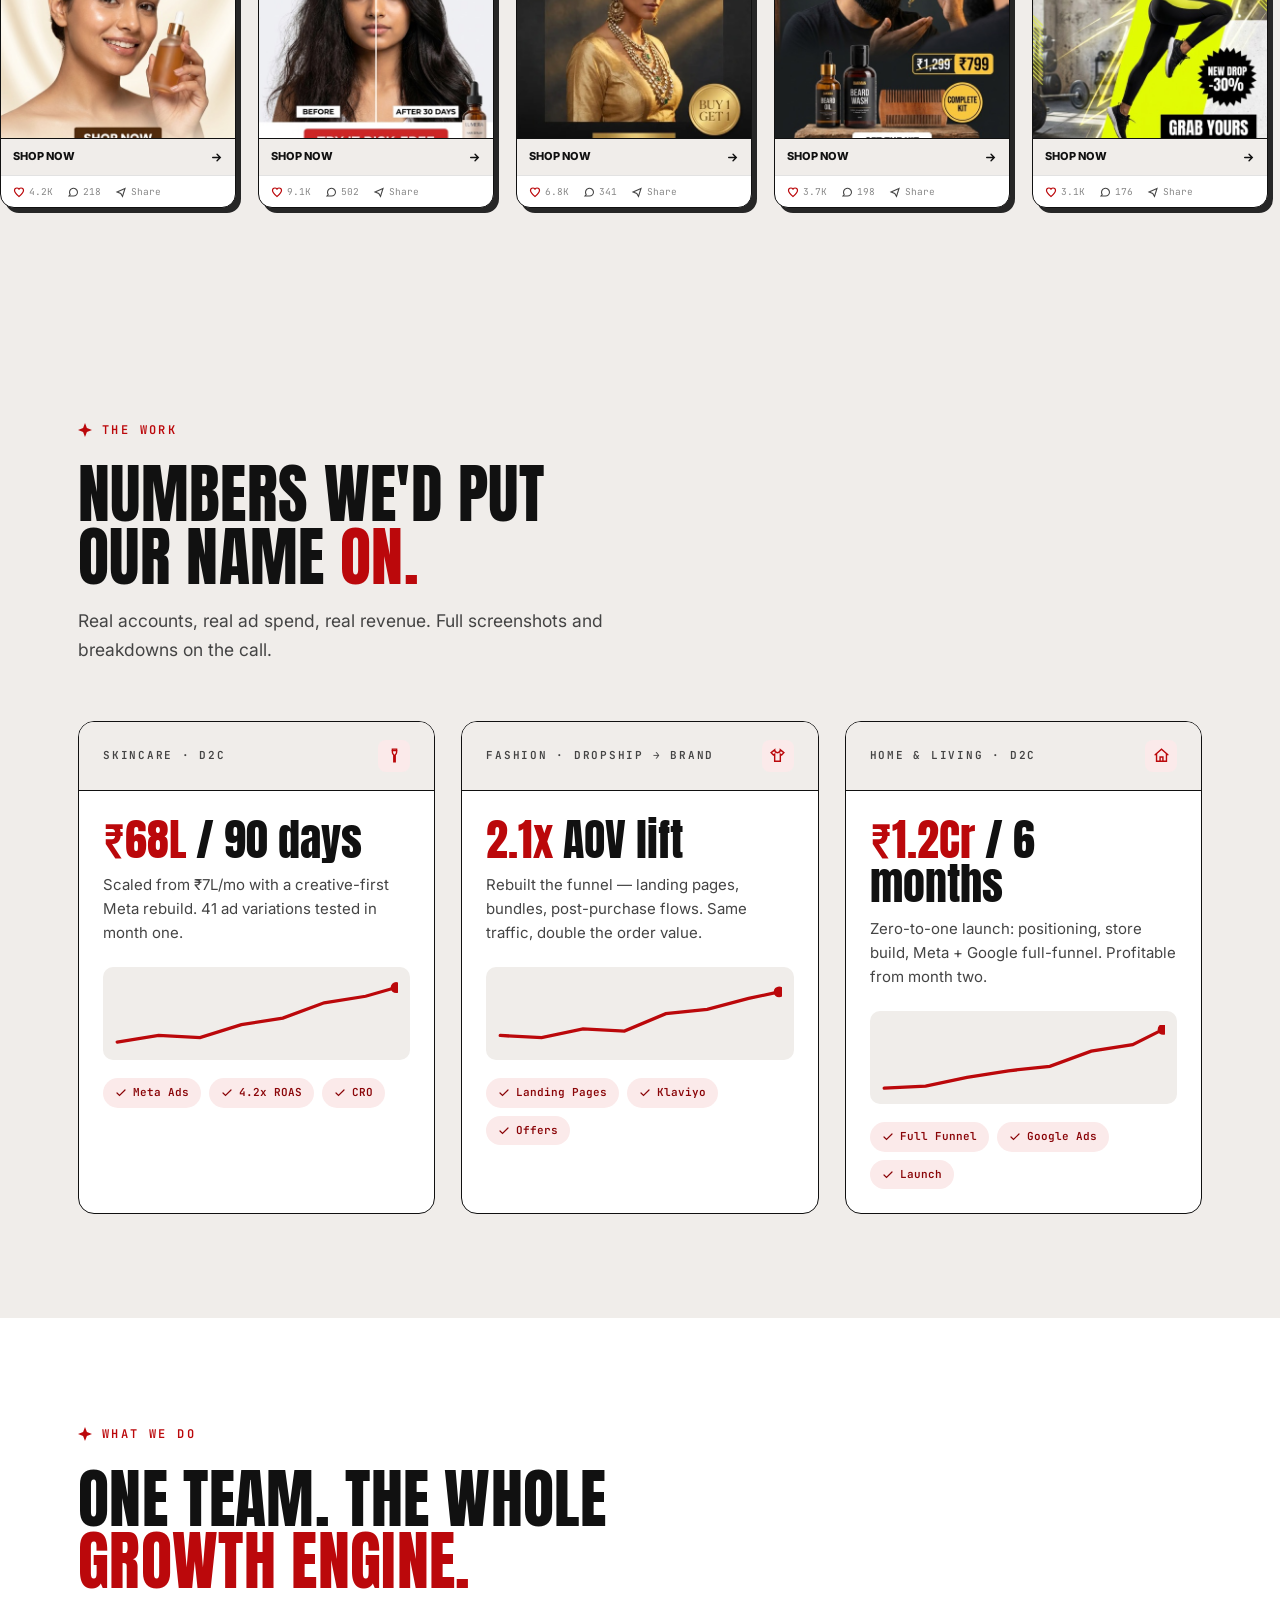
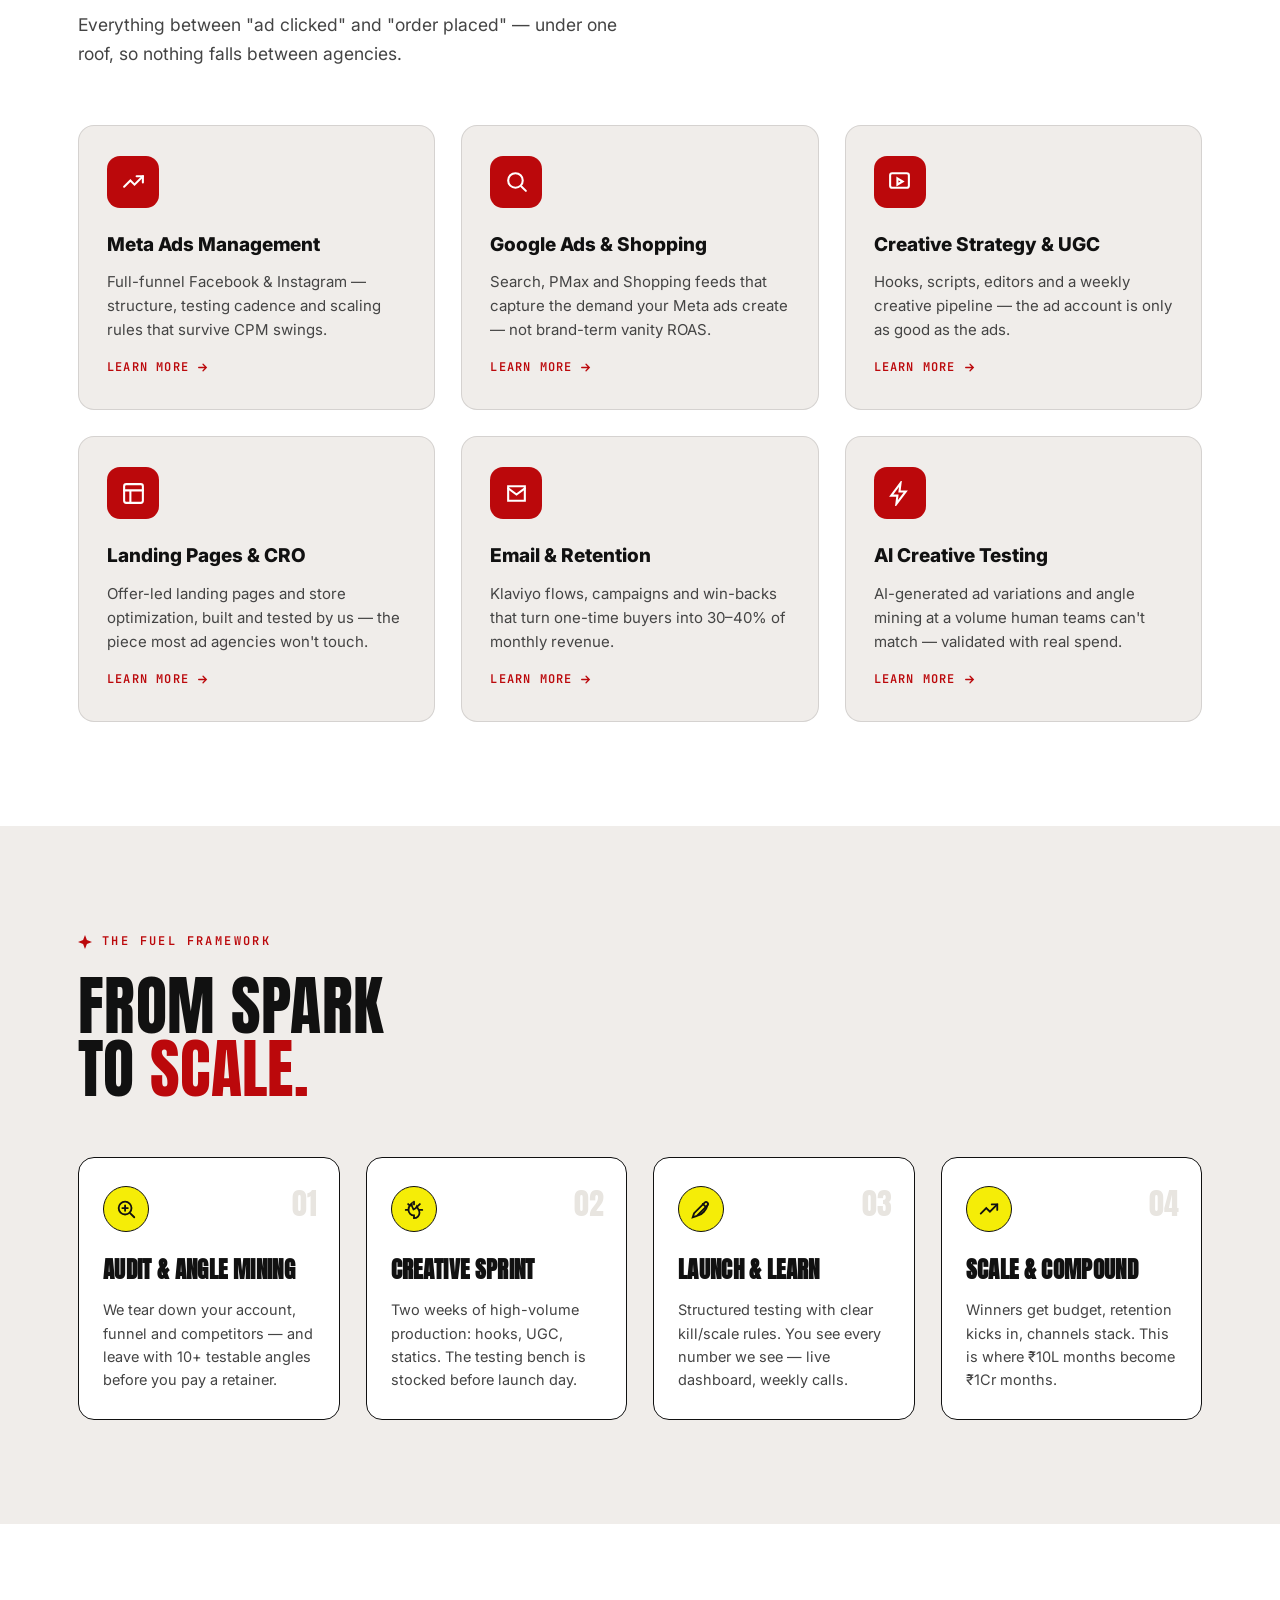
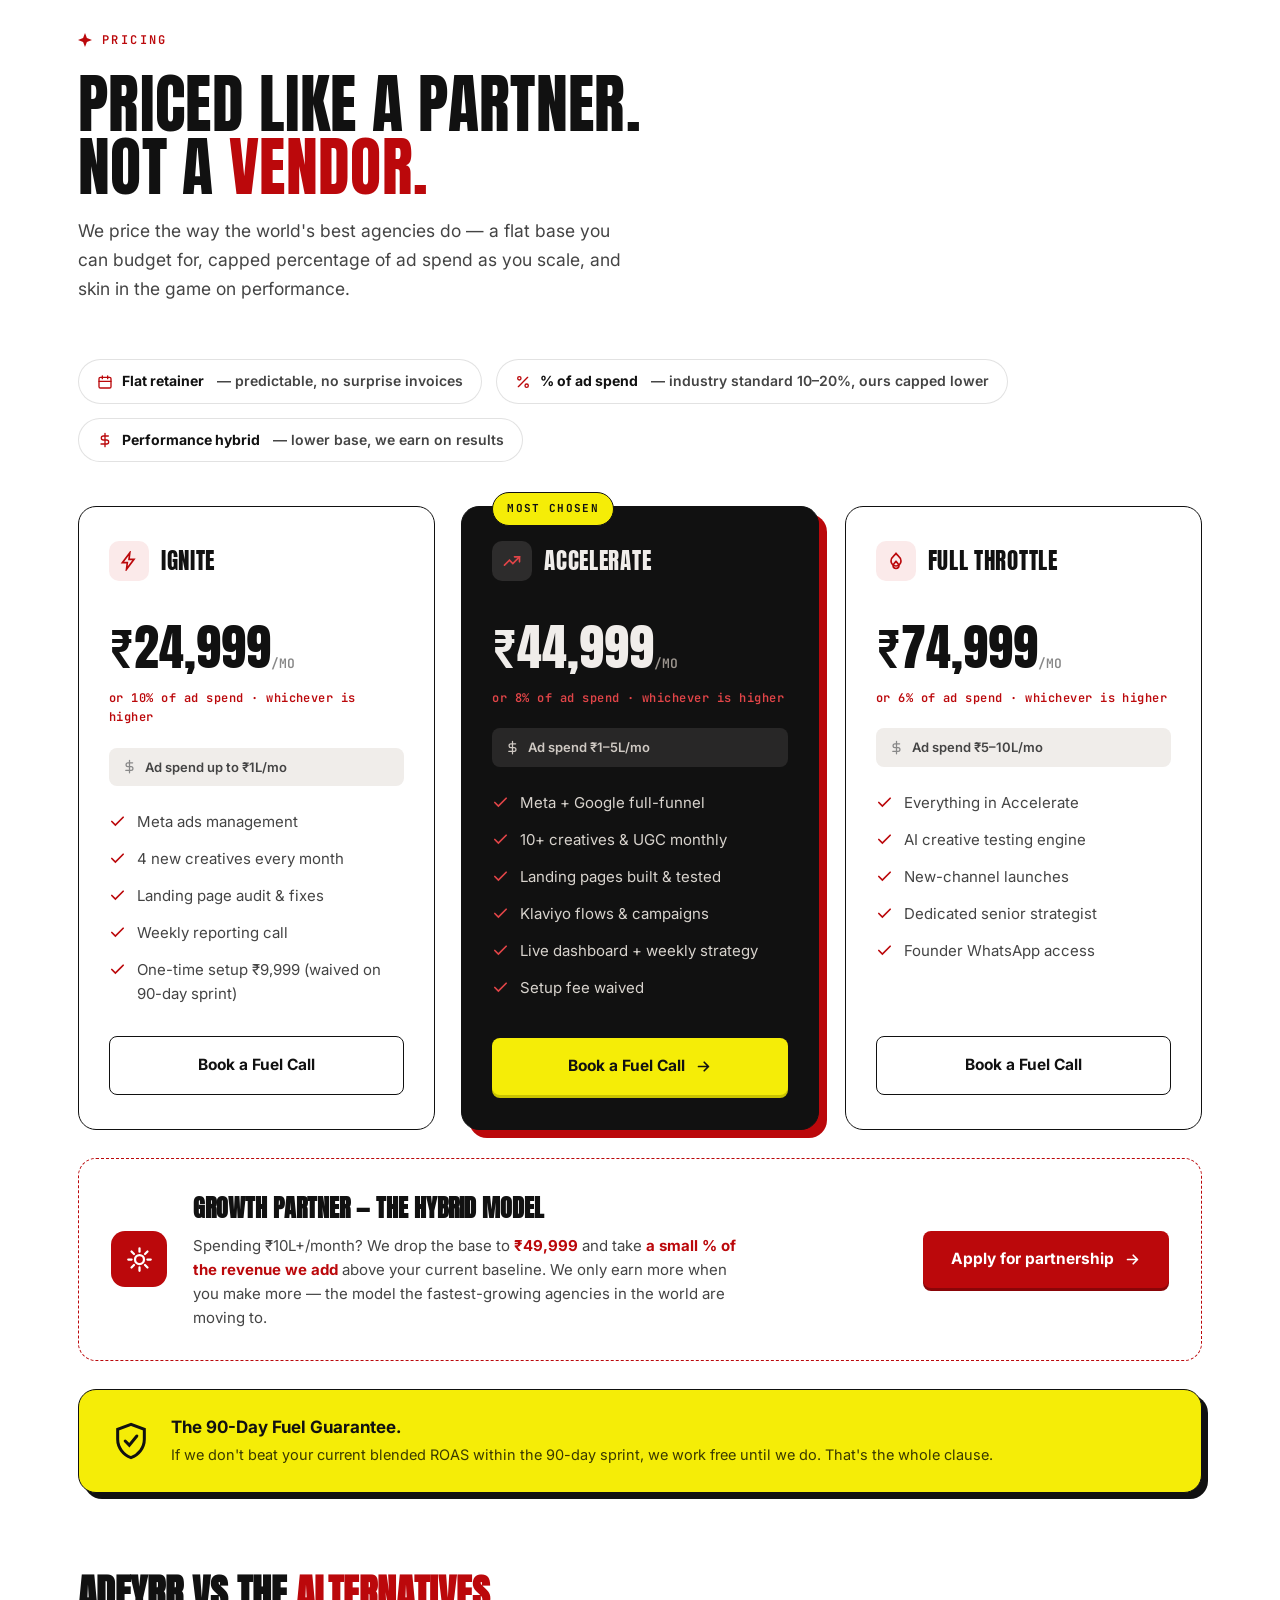
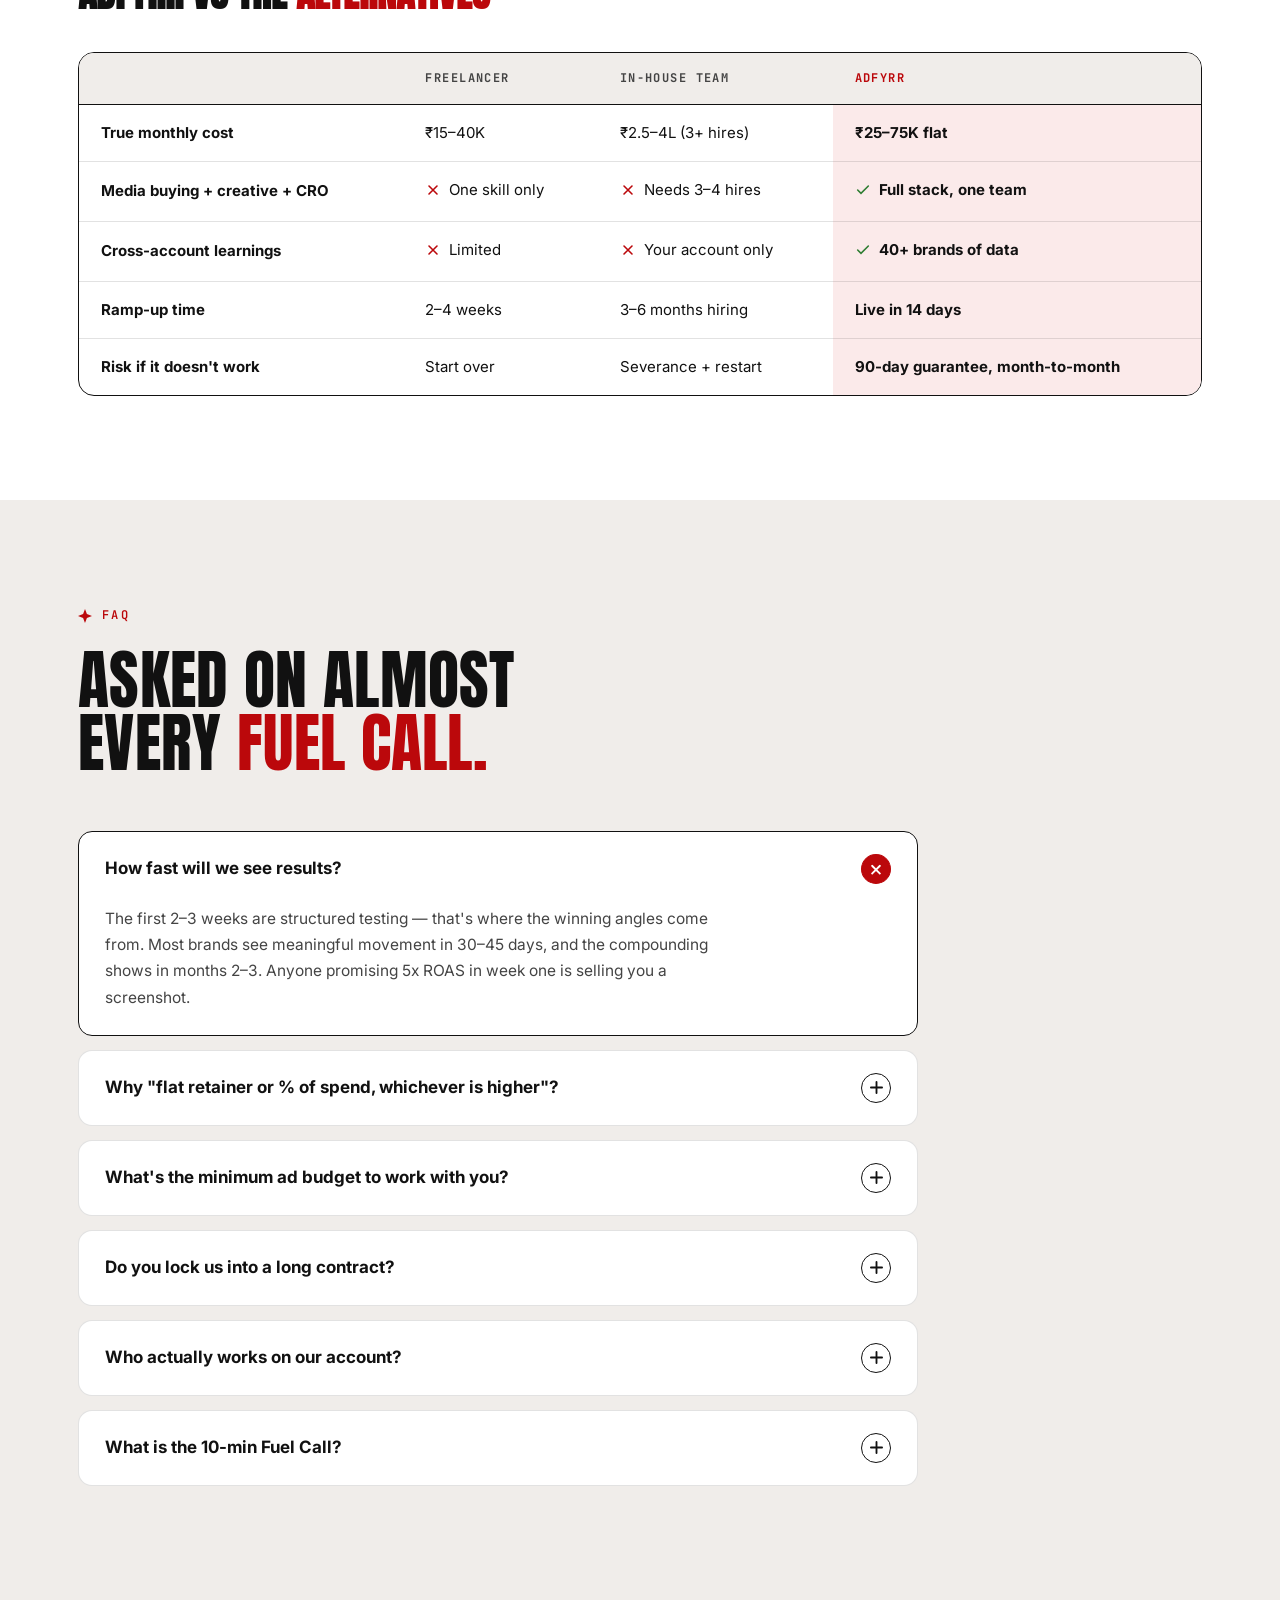
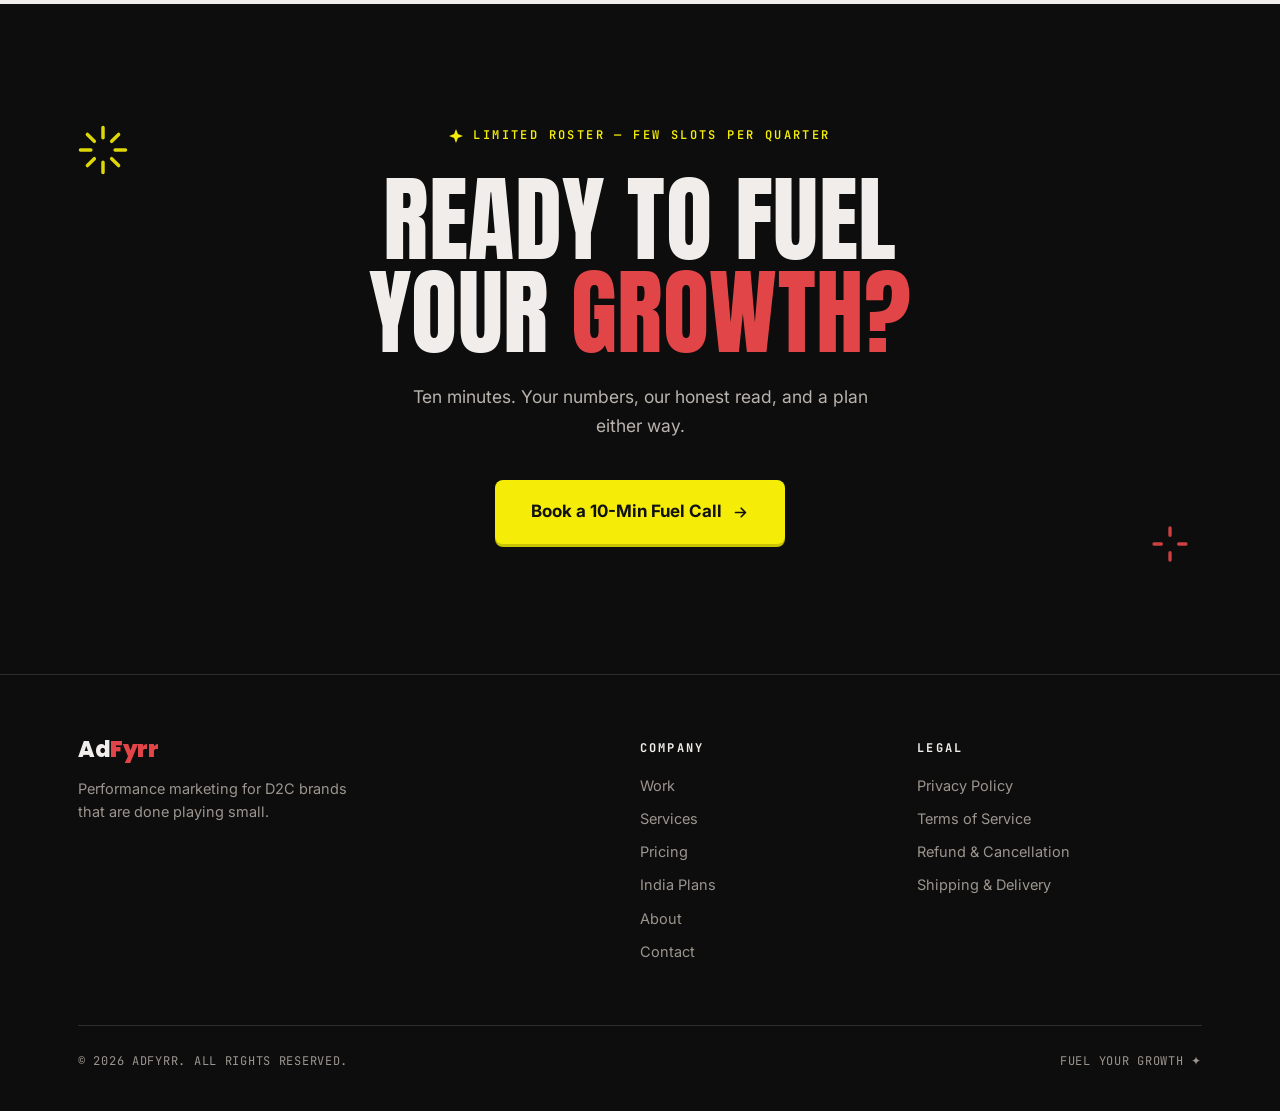
==== commit ee9e1bdb: "Apply pending site updates: India business details, legal pages, shipping policy These changes were " ====
--- a/index.html
+++ b/index.html
@@ -23,16 +23,18 @@
   "name": "AdFyrr",
   "image": "https://adfyrr.com/assets/logo.svg",
   "url": "https://adfyrr.com",
-  "telephone": "+1-347-801-8251",
-  "priceRange": "$$",
+  "legalName": "AdFyrr (Proprietor: Akansha Sharma)",
+  "email": "hello@adfyrr.com",
+  "telephone": "+91-90587-28587",
+  "priceRange": "₹₹",
   "description": "Performance marketing agency for D2C and ecommerce brands — Meta Ads, Google Ads, creative, CRO and retention.",
   "address": {
     "@type": "PostalAddress",
-    "streetAddress": "30 N Gould St Ste R",
-    "addressLocality": "Sheridan",
-    "addressRegion": "WY",
-    "postalCode": "82801",
-    "addressCountry": "US"
+    "streetAddress": "18/1 Prakash Nagar",
+    "addressLocality": "Dehradun",
+    "addressRegion": "Uttarakhand",
+    "postalCode": "248001",
+    "addressCountry": "IN"
   }
 }
 </script>
@@ -300,7 +302,7 @@
 
   /* ---------- footer ---------- */
   footer{background:var(--black);color:#9C958E;border-top:1px solid rgba(240,237,234,.14);padding:64px 0 40px;font-size:14.5px}
-  .foot-grid{display:grid;grid-template-columns:2fr 1fr 1fr 1.4fr;gap:40px}
+  .foot-grid{display:grid;grid-template-columns:2.2fr 1fr 1.2fr;gap:40px}
   @media(max-width:880px){.foot-grid{grid-template-columns:1fr 1fr}}
   @media(max-width:560px){.foot-grid{grid-template-columns:1fr}}
   .foot-grid h4{color:var(--cream);font-family:var(--mono);font-size:12px;letter-spacing:.18em;text-transform:uppercase;margin:0 0 16px}
@@ -886,12 +888,7 @@
       </div>
       <div>
         <h4>Legal</h4>
-        <a href="privacy-policy.html">Privacy Policy</a><a href="terms.html">Terms of Service</a><a href="refund-policy.html">Refund Policy</a>
-      </div>
-      <div>
-        <h4>Contact</h4>
-        <p>30 N Gould St Ste R,<br>Sheridan, WY 82801, USA</p>
-        <p style="margin-top:10px">+1 347 801 8251<br>support@adfyrr.com</p>
+        <a href="privacy-policy.html">Privacy Policy</a><a href="terms.html">Terms of Service</a><a href="refund-policy.html">Refund &amp; Cancellation</a><a href="shipping-policy.html">Shipping &amp; Delivery</a>
       </div>
     </div>
     <div class="foot-bottom">
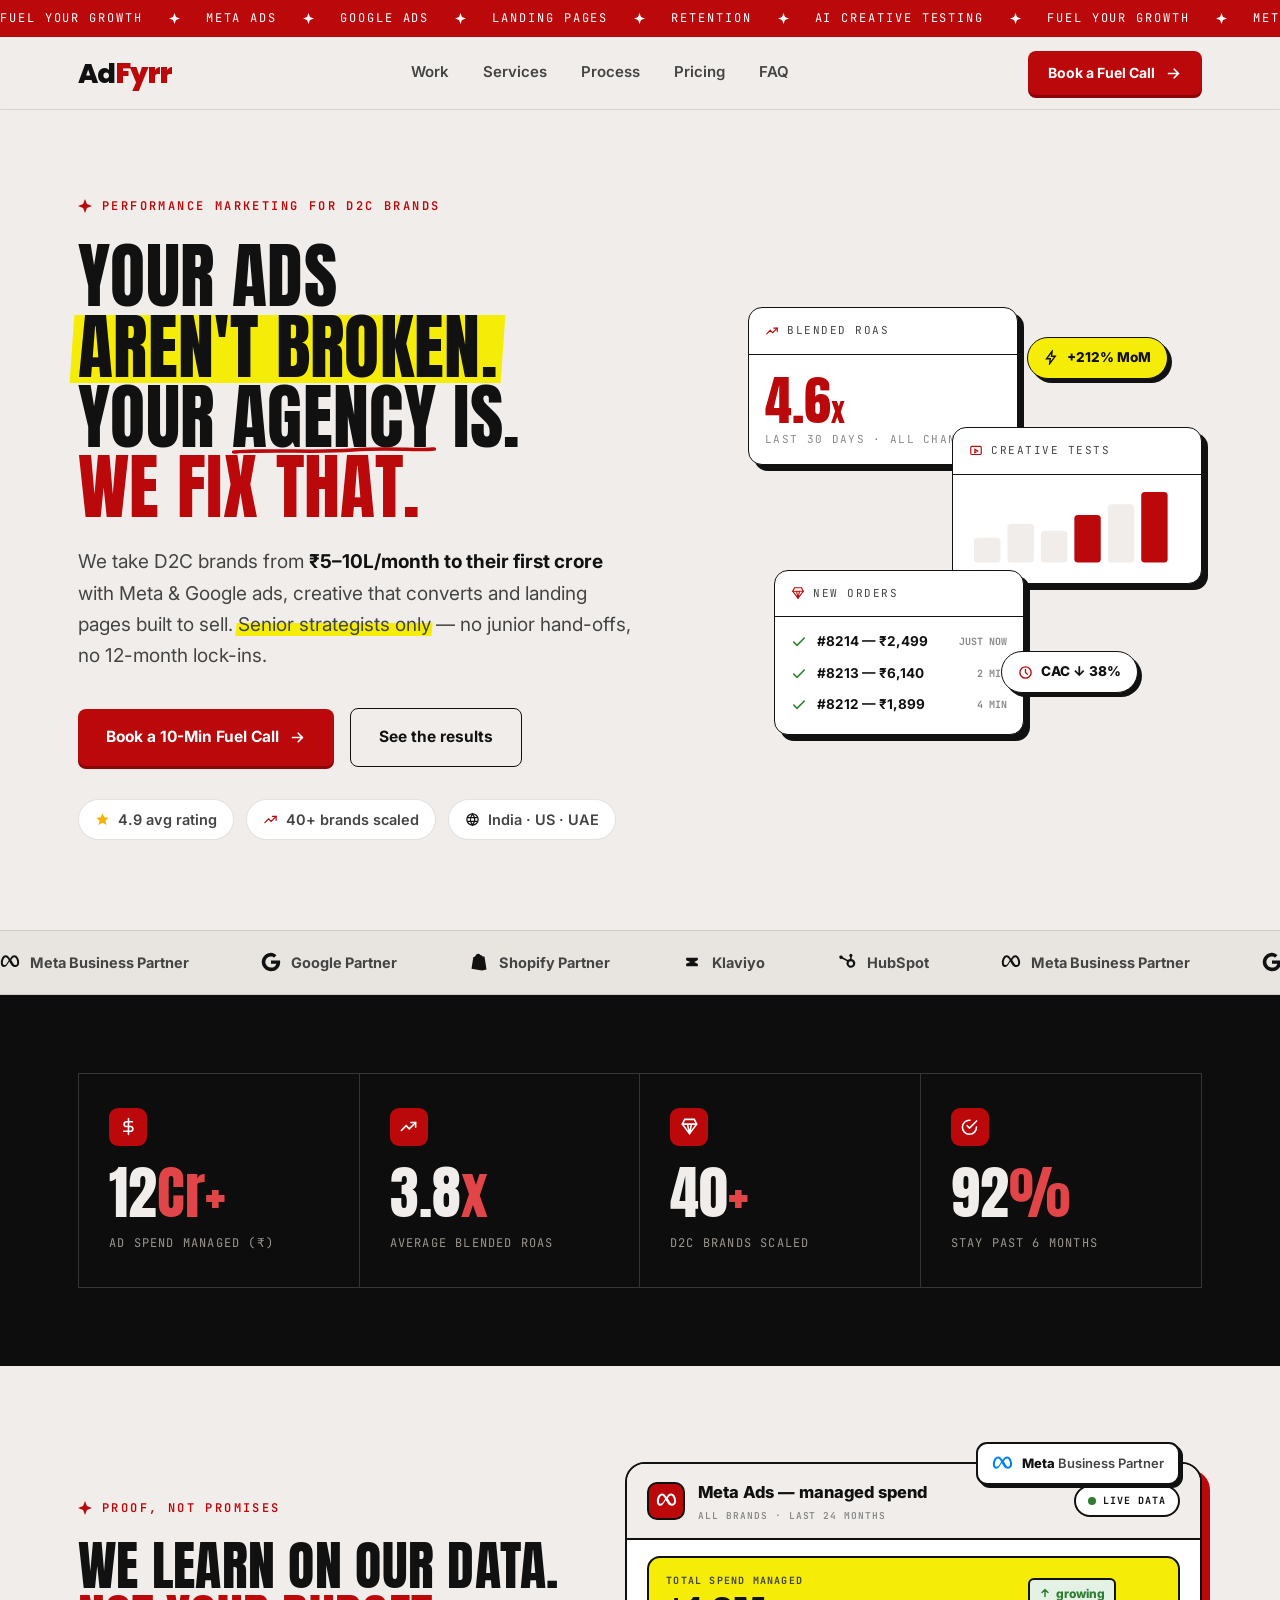
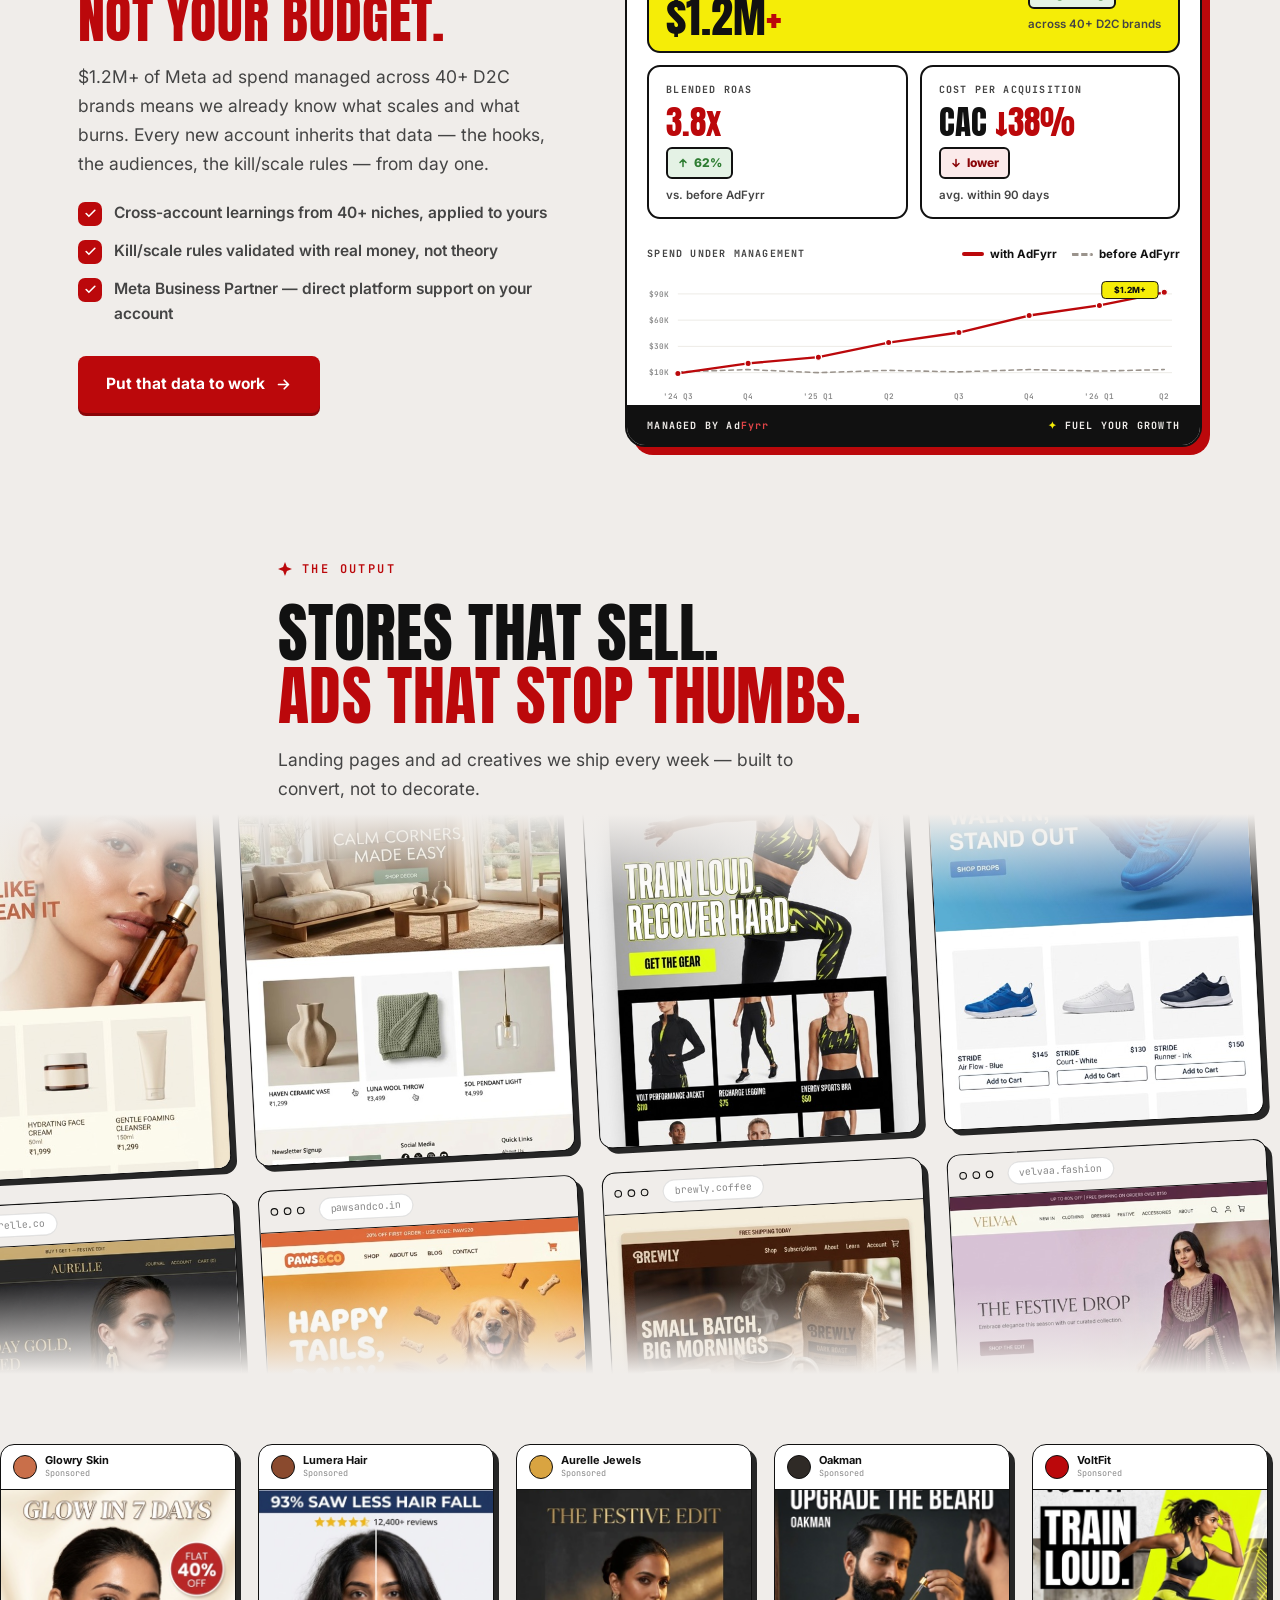
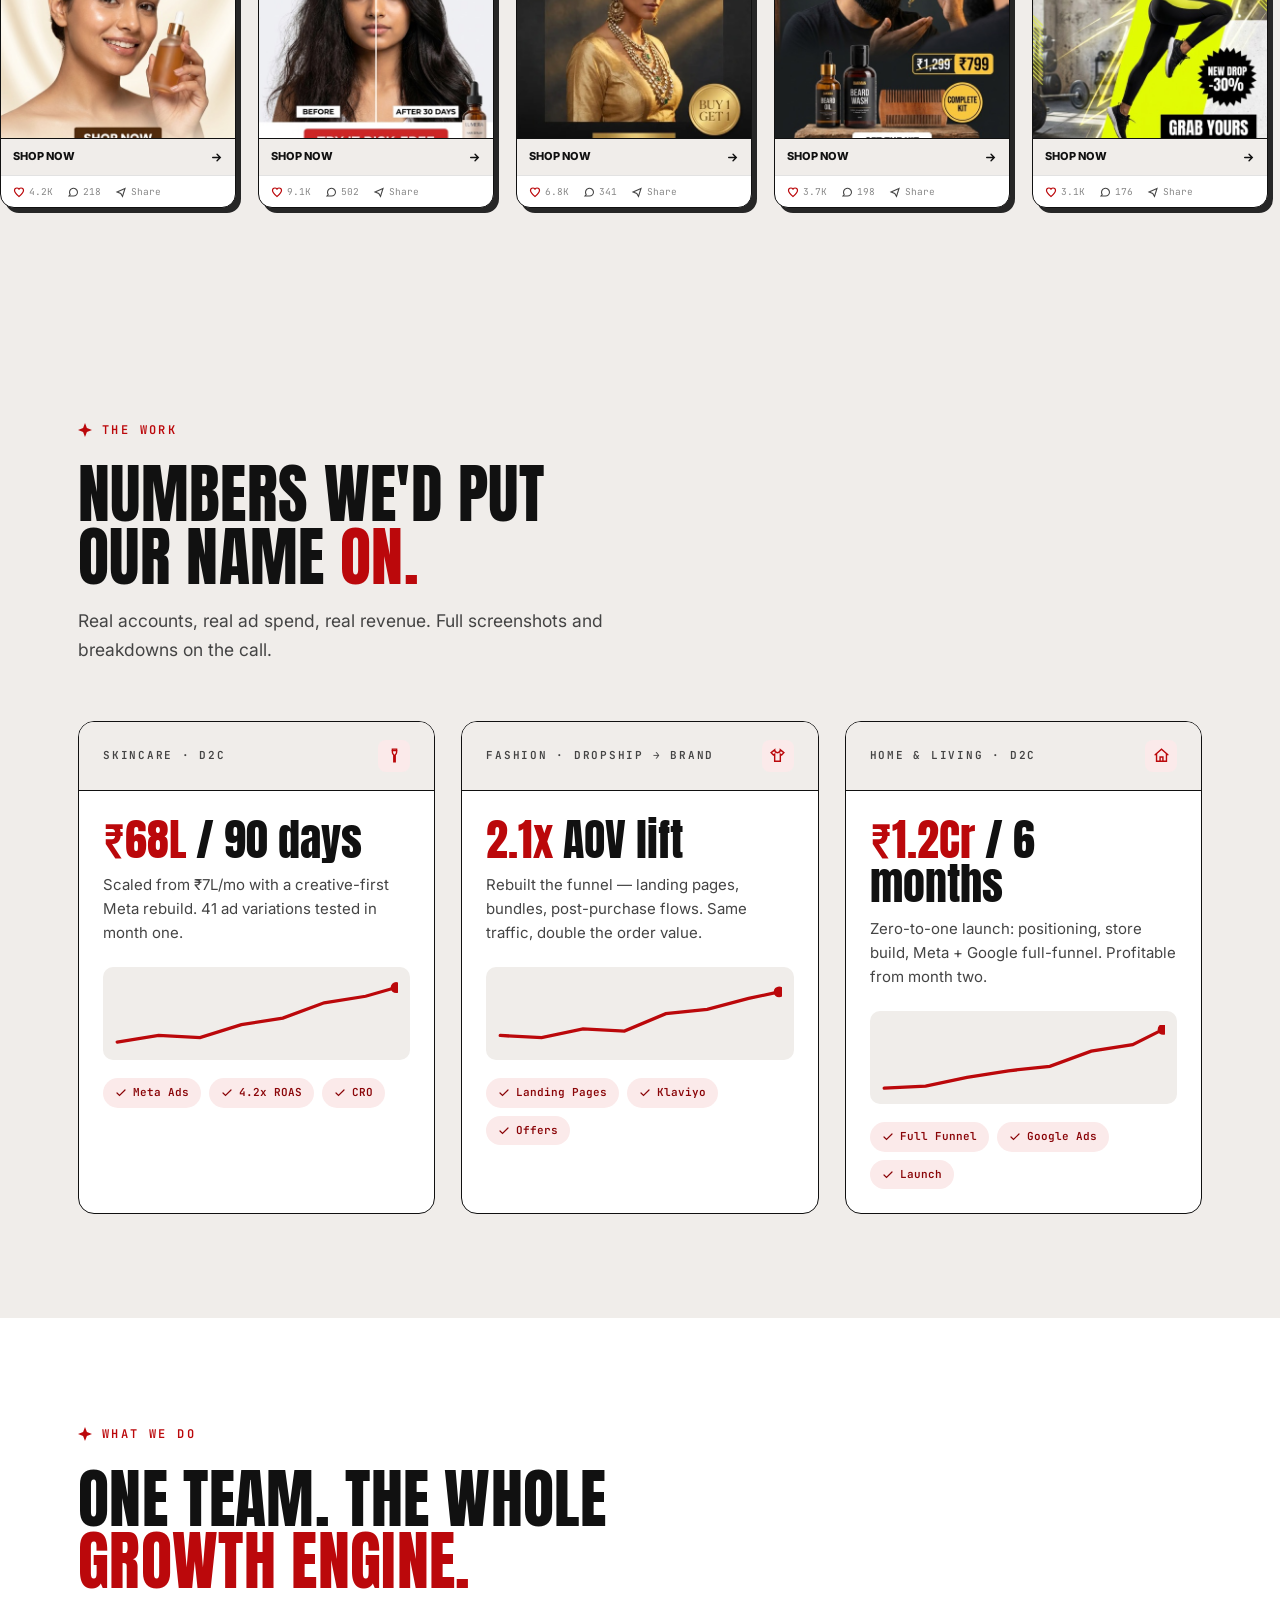
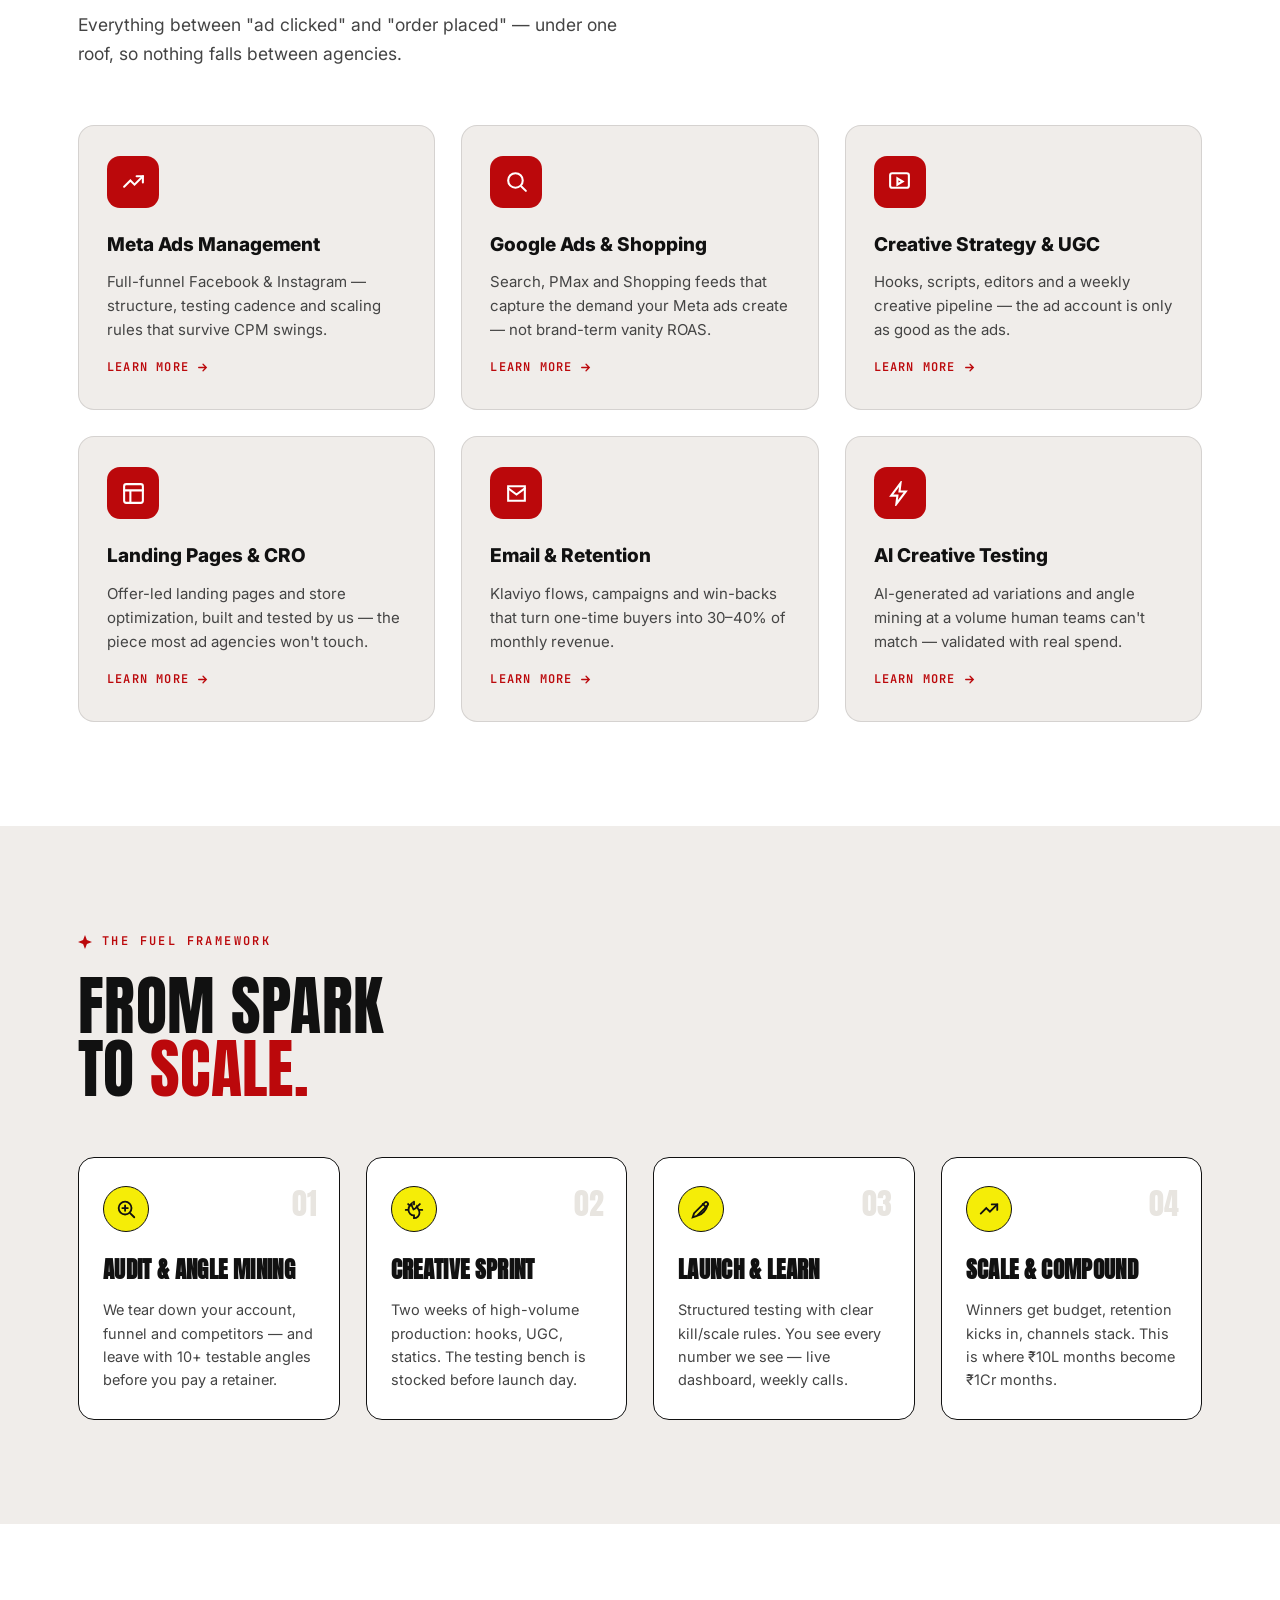
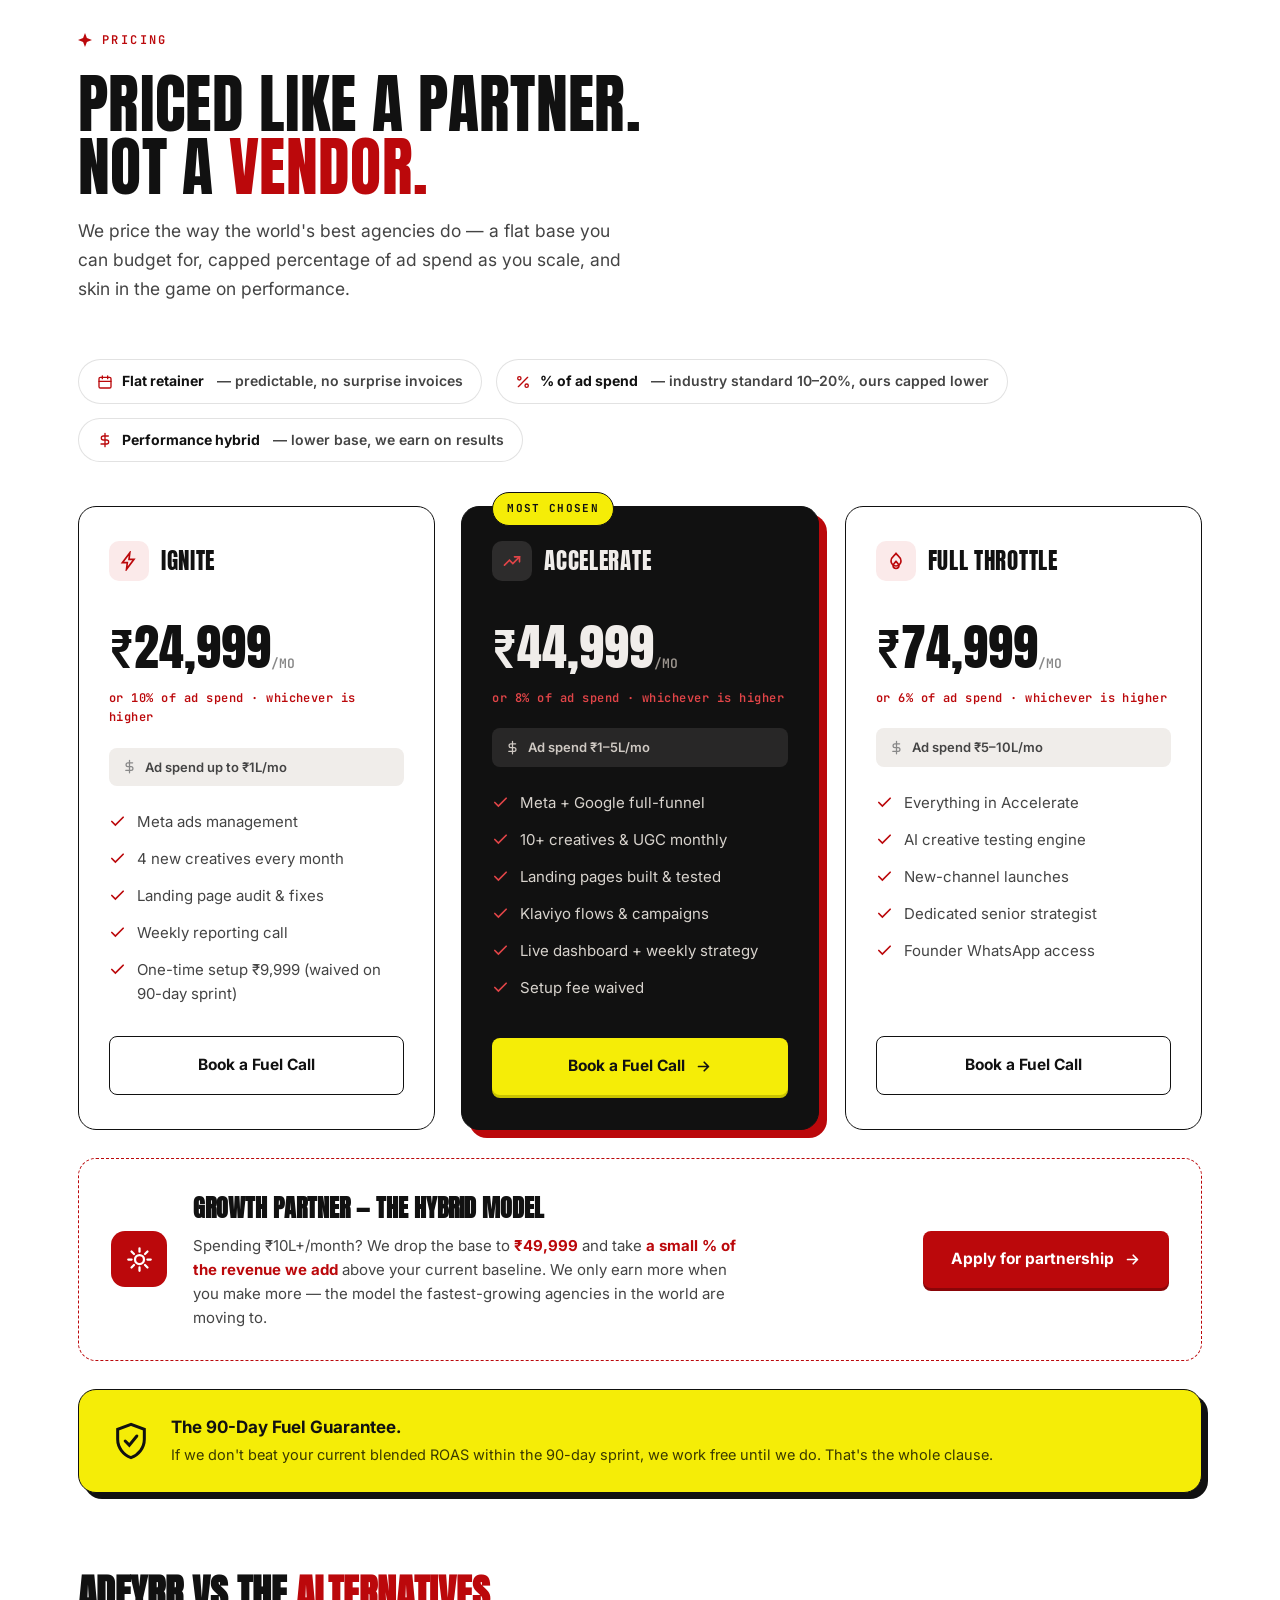
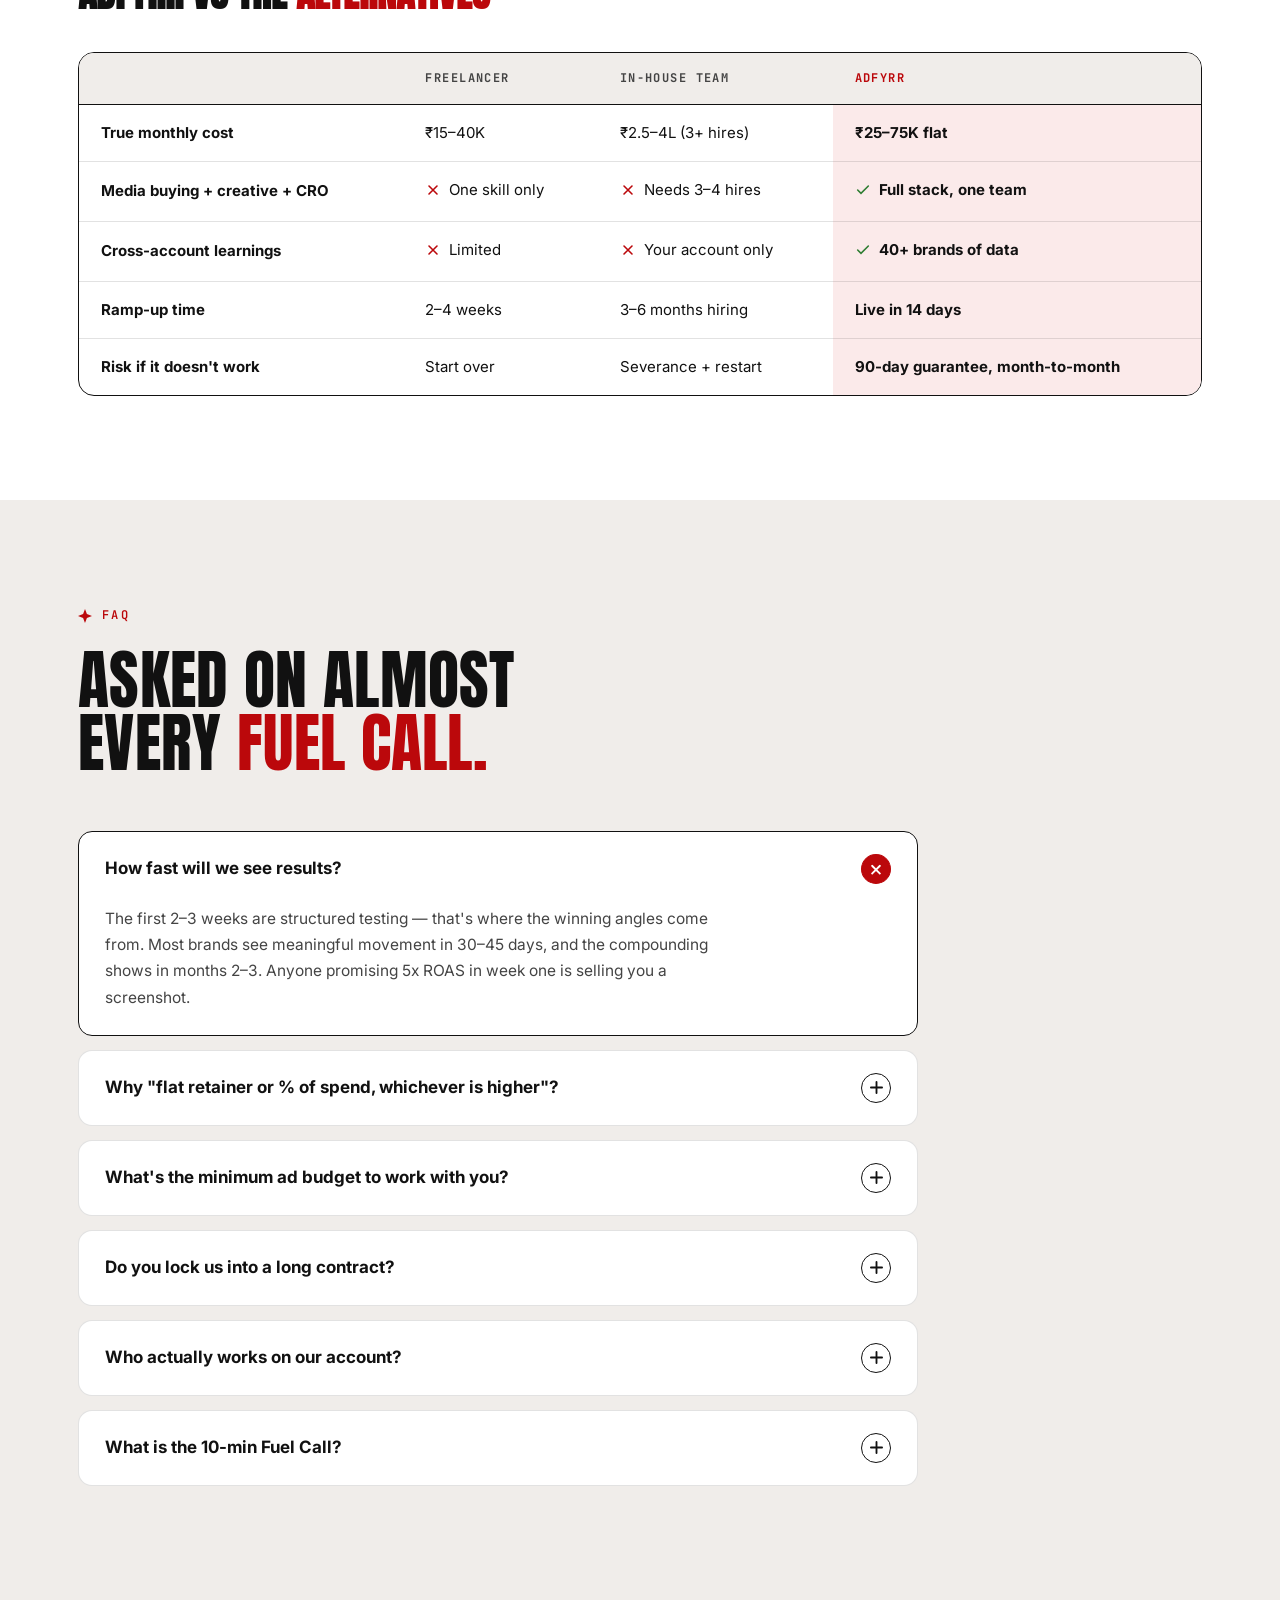
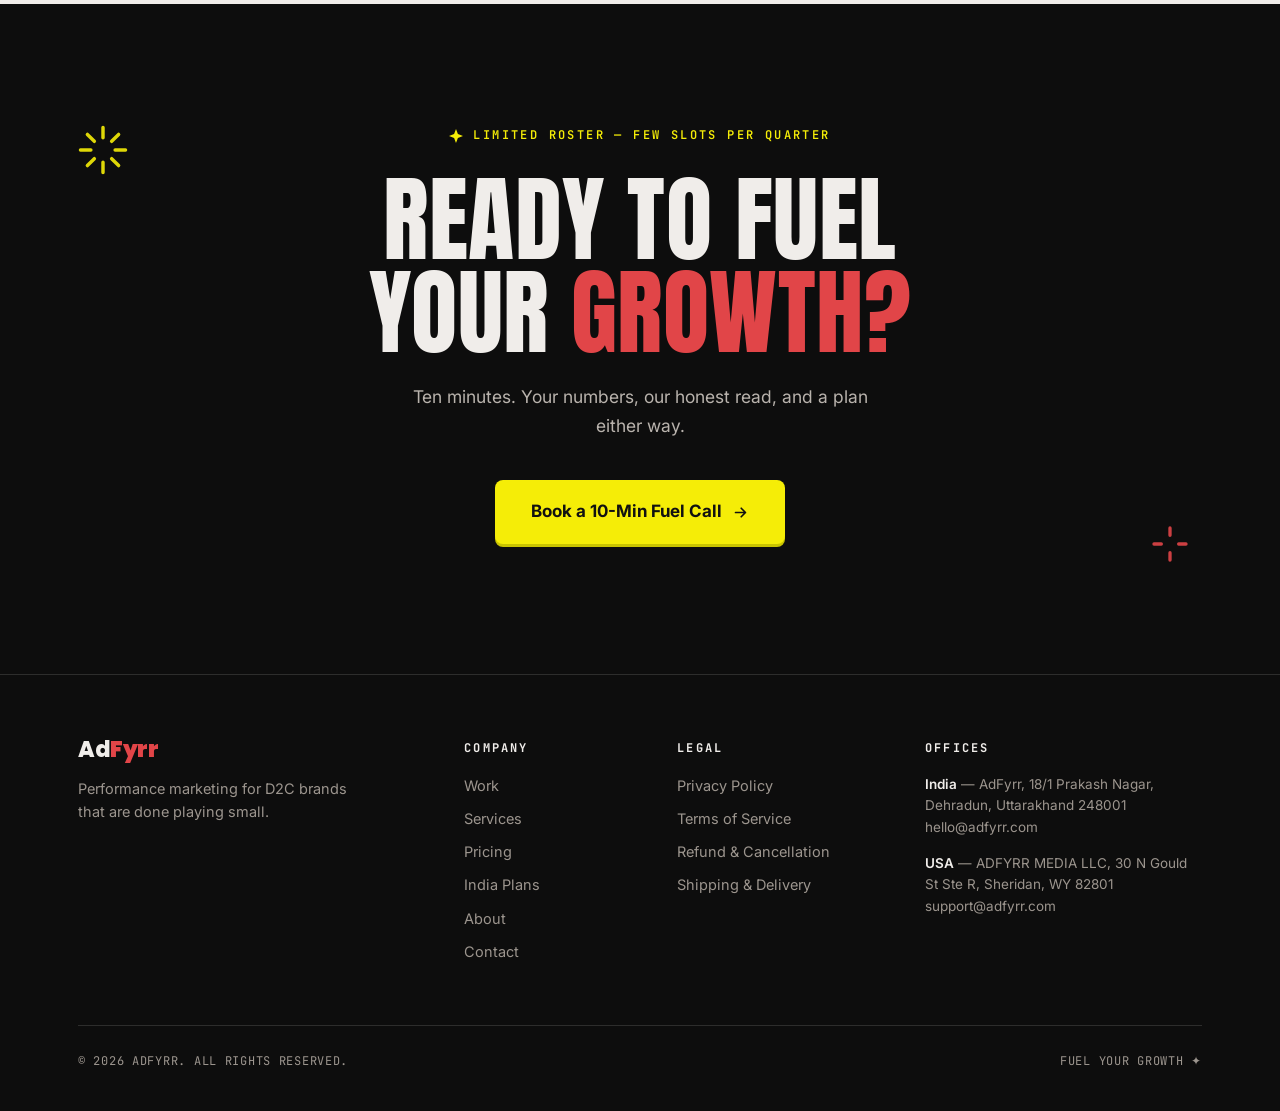
==== commit 0af8e1bf: "Add US entity (ADFYRR MEDIA LLC) + support@adfyrr.com to contact page and footer Co-Authored-By: Cla" ====
--- a/index.html
+++ b/index.html
@@ -302,7 +302,8 @@
 
   /* ---------- footer ---------- */
   footer{background:var(--black);color:#9C958E;border-top:1px solid rgba(240,237,234,.14);padding:64px 0 40px;font-size:14.5px}
-  .foot-grid{display:grid;grid-template-columns:2.2fr 1fr 1.2fr;gap:40px}
+  .foot-grid{display:grid;grid-template-columns:2fr 1fr 1.2fr 1.6fr;gap:40px}
+  .foot-offices p{margin:0 0 14px;font-size:13.5px;line-height:1.6}.foot-offices b{color:var(--cream);font-weight:600}.foot-offices a{display:inline;margin:0}
   @media(max-width:880px){.foot-grid{grid-template-columns:1fr 1fr}}
   @media(max-width:560px){.foot-grid{grid-template-columns:1fr}}
   .foot-grid h4{color:var(--cream);font-family:var(--mono);font-size:12px;letter-spacing:.18em;text-transform:uppercase;margin:0 0 16px}
@@ -890,6 +891,11 @@
         <h4>Legal</h4>
         <a href="privacy-policy.html">Privacy Policy</a><a href="terms.html">Terms of Service</a><a href="refund-policy.html">Refund &amp; Cancellation</a><a href="shipping-policy.html">Shipping &amp; Delivery</a>
       </div>
+      <div class="foot-offices">
+        <h4>Offices</h4>
+        <p><b>India</b> — AdFyrr, 18/1 Prakash Nagar, Dehradun, Uttarakhand 248001<br/><a href="mailto:hello@adfyrr.com">hello@adfyrr.com</a></p>
+        <p><b>USA</b> — ADFYRR MEDIA LLC, 30 N Gould St Ste R, Sheridan, WY 82801<br/><a href="mailto:support@adfyrr.com">support@adfyrr.com</a></p>
+      </div>
     </div>
     <div class="foot-bottom">
       <span>© 2026 ADFYRR. ALL RIGHTS RESERVED.</span>
